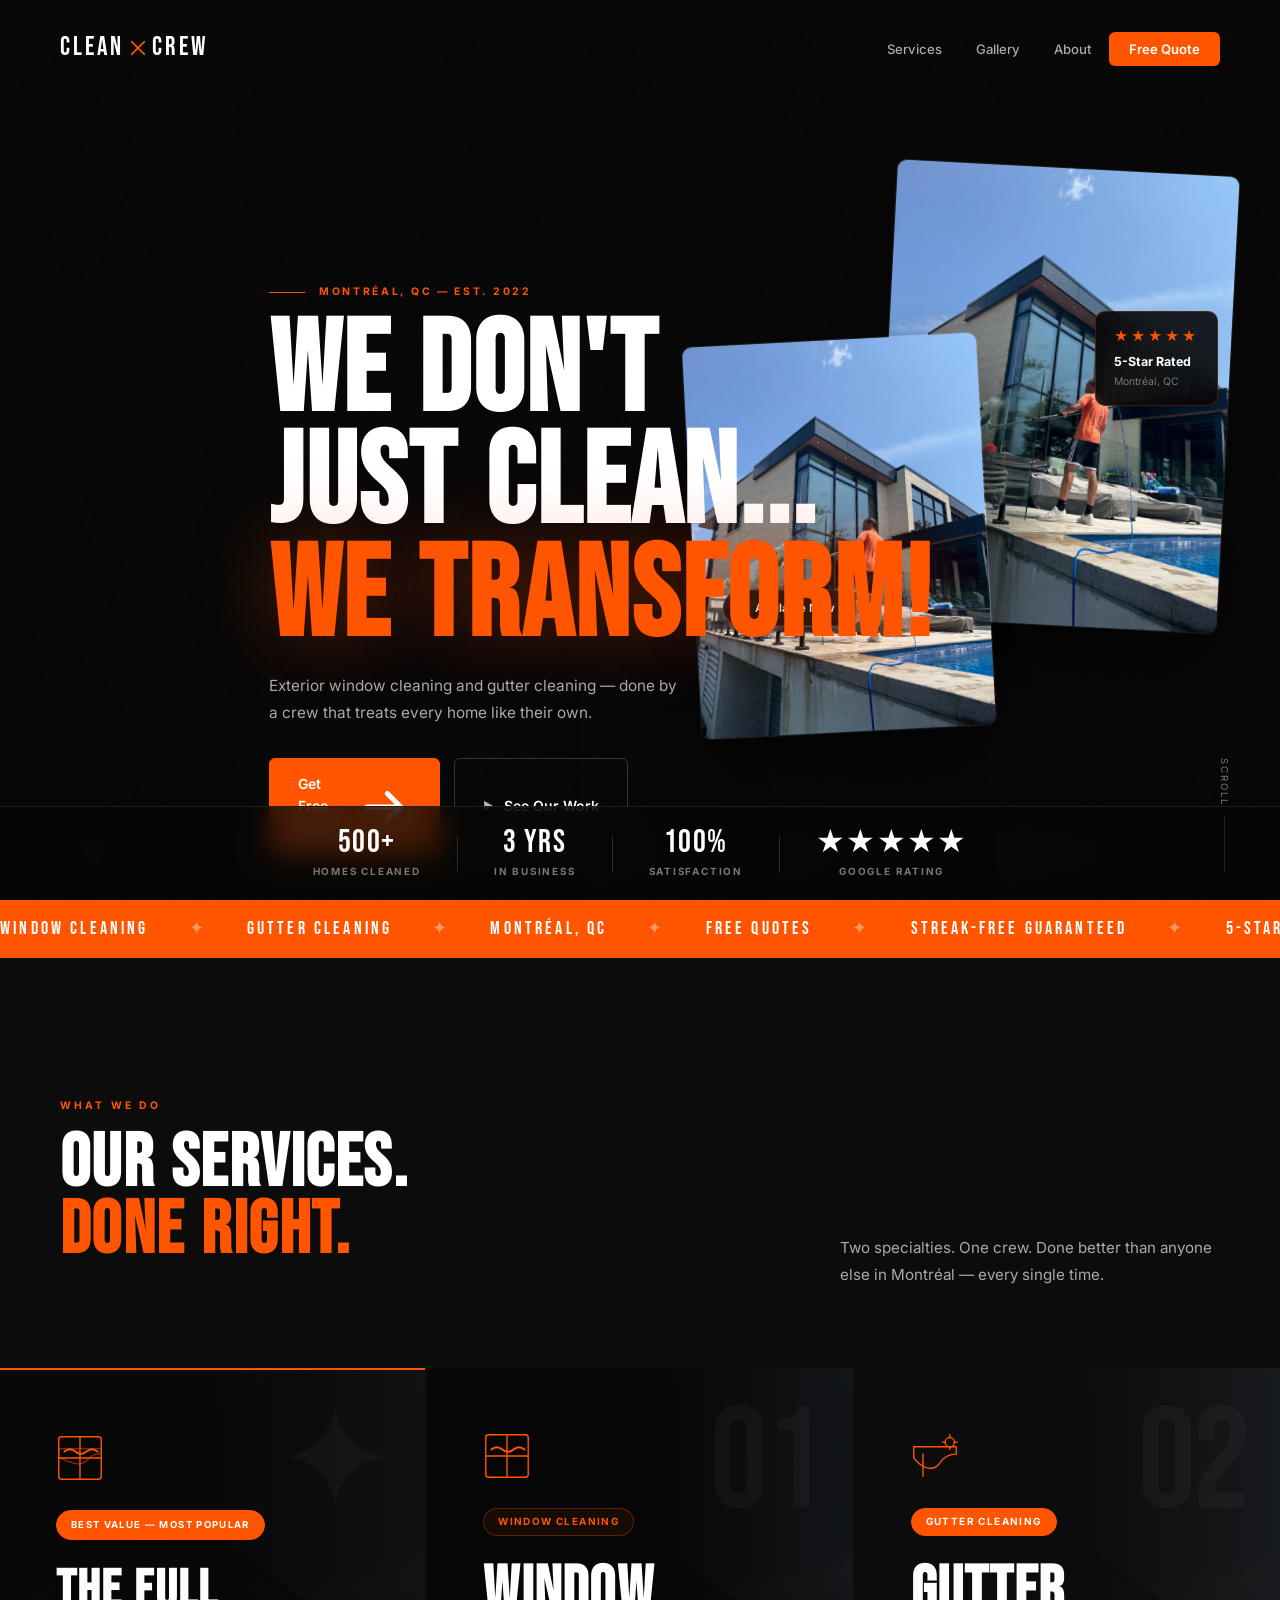
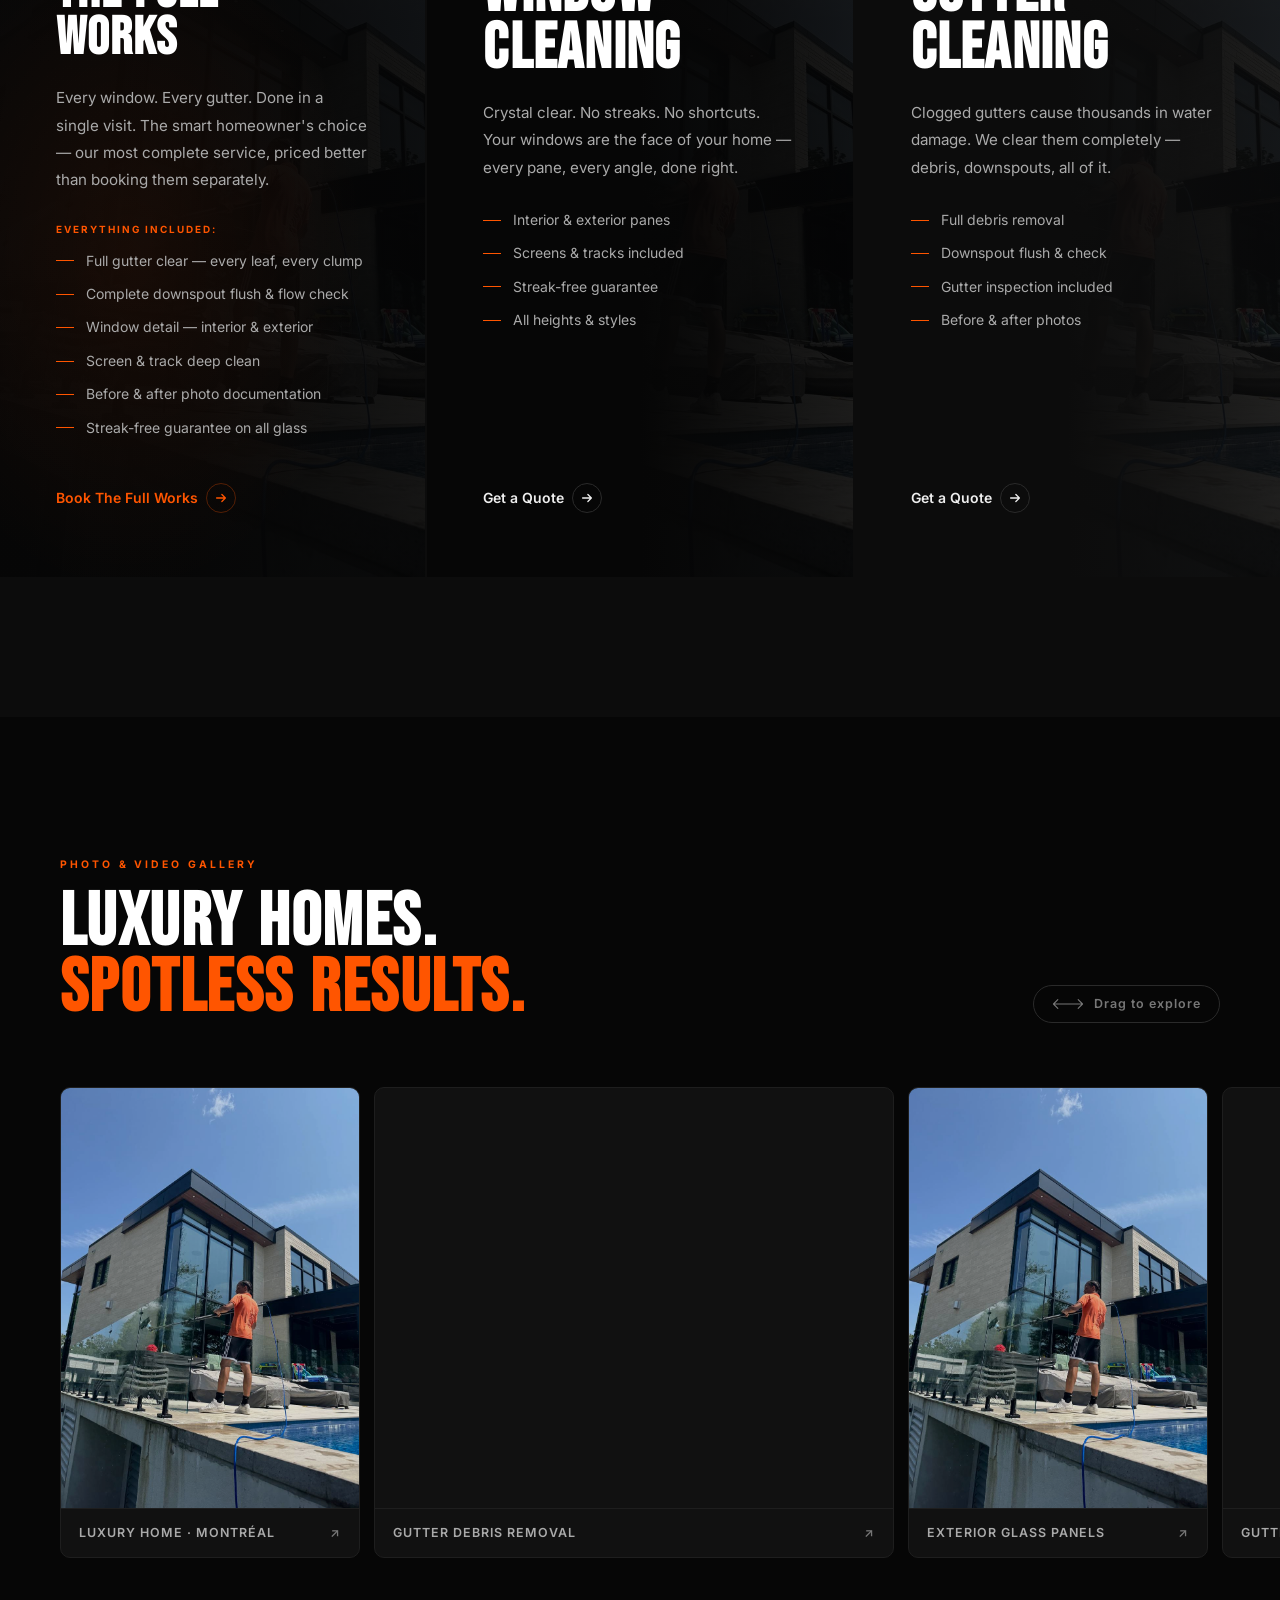
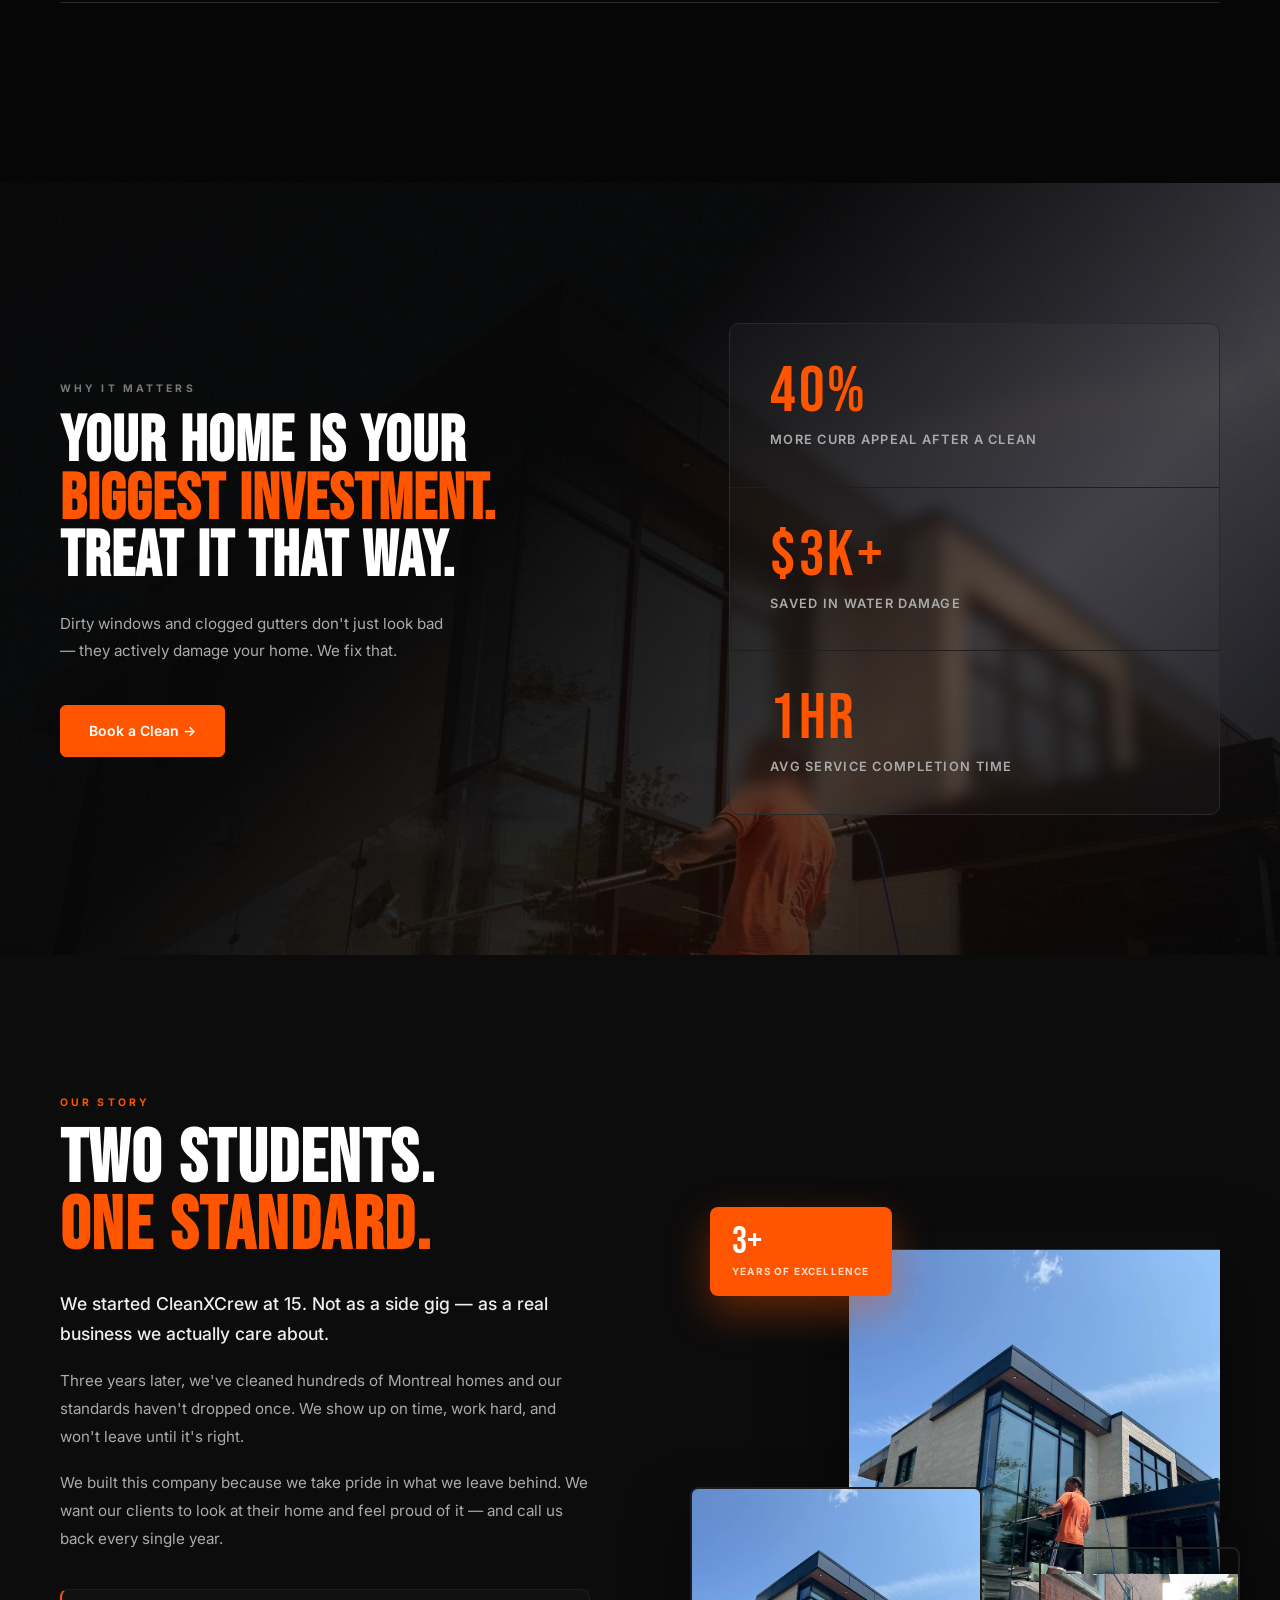
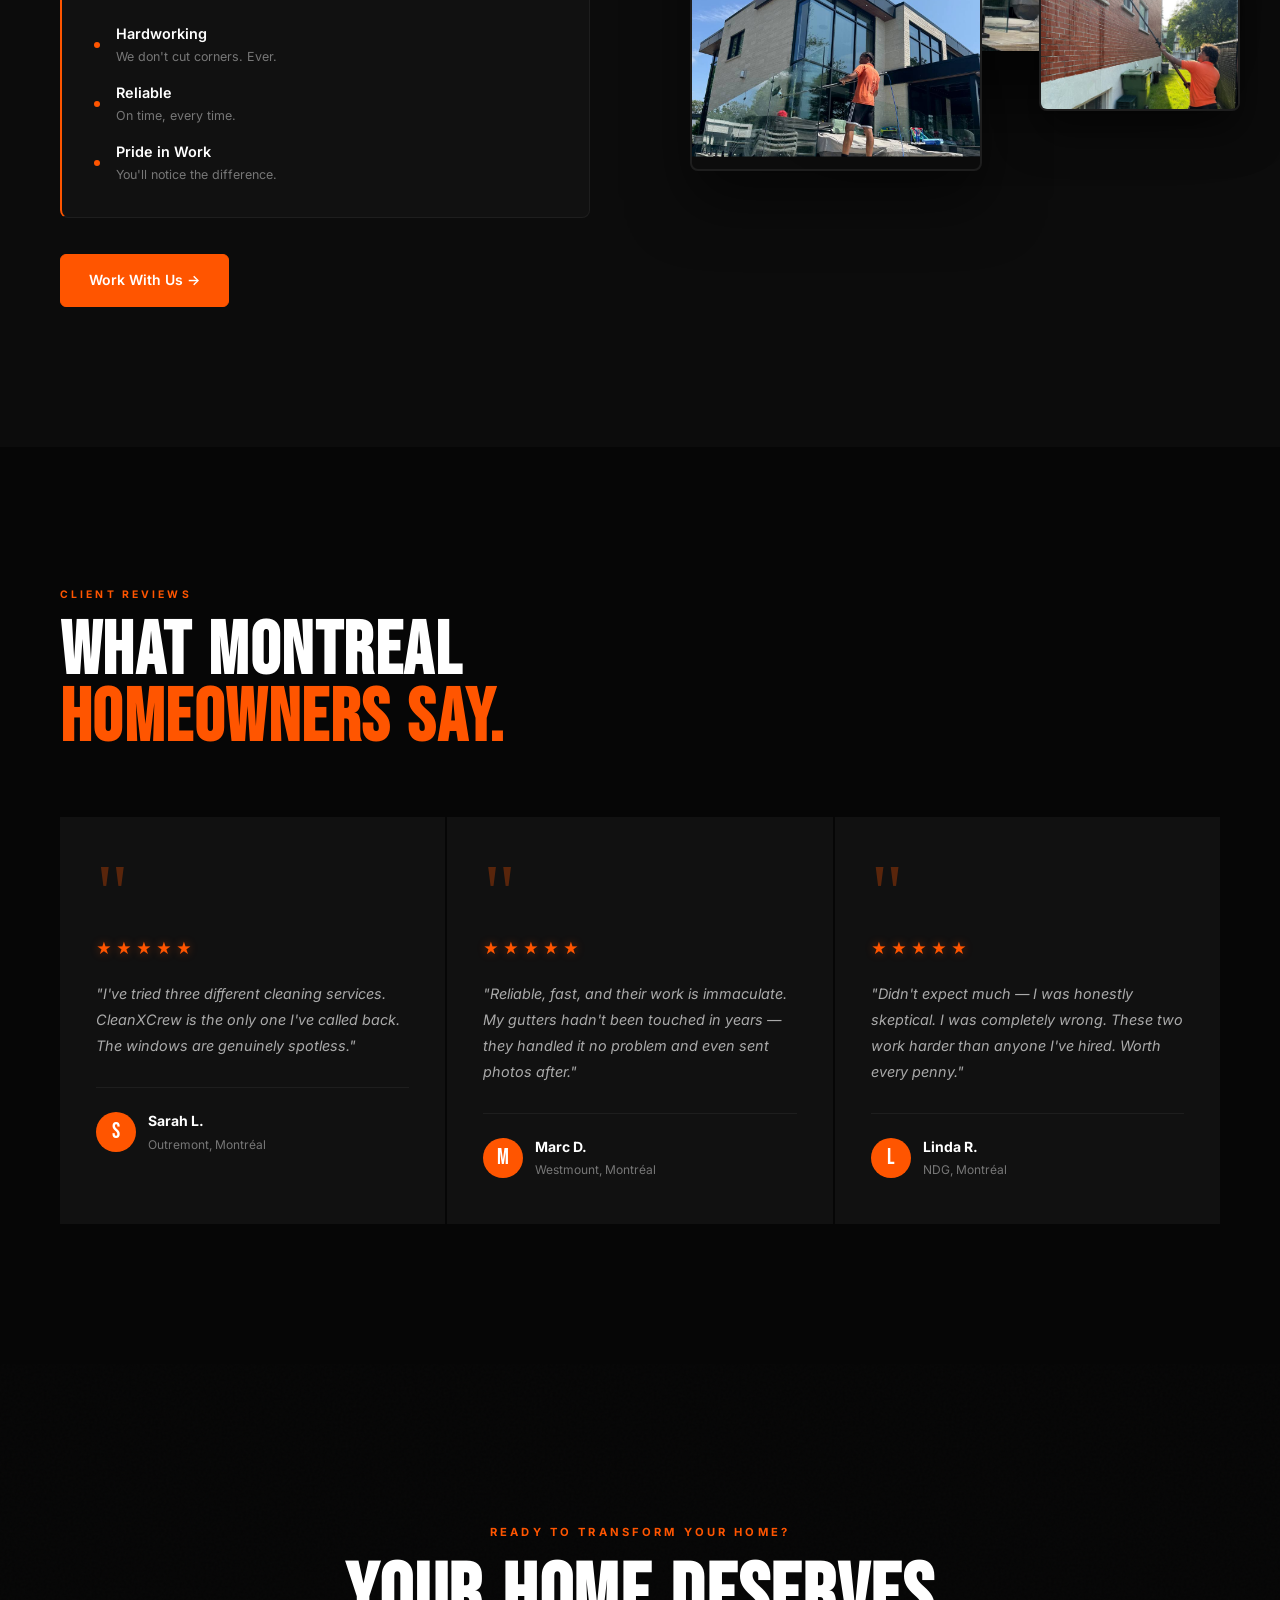
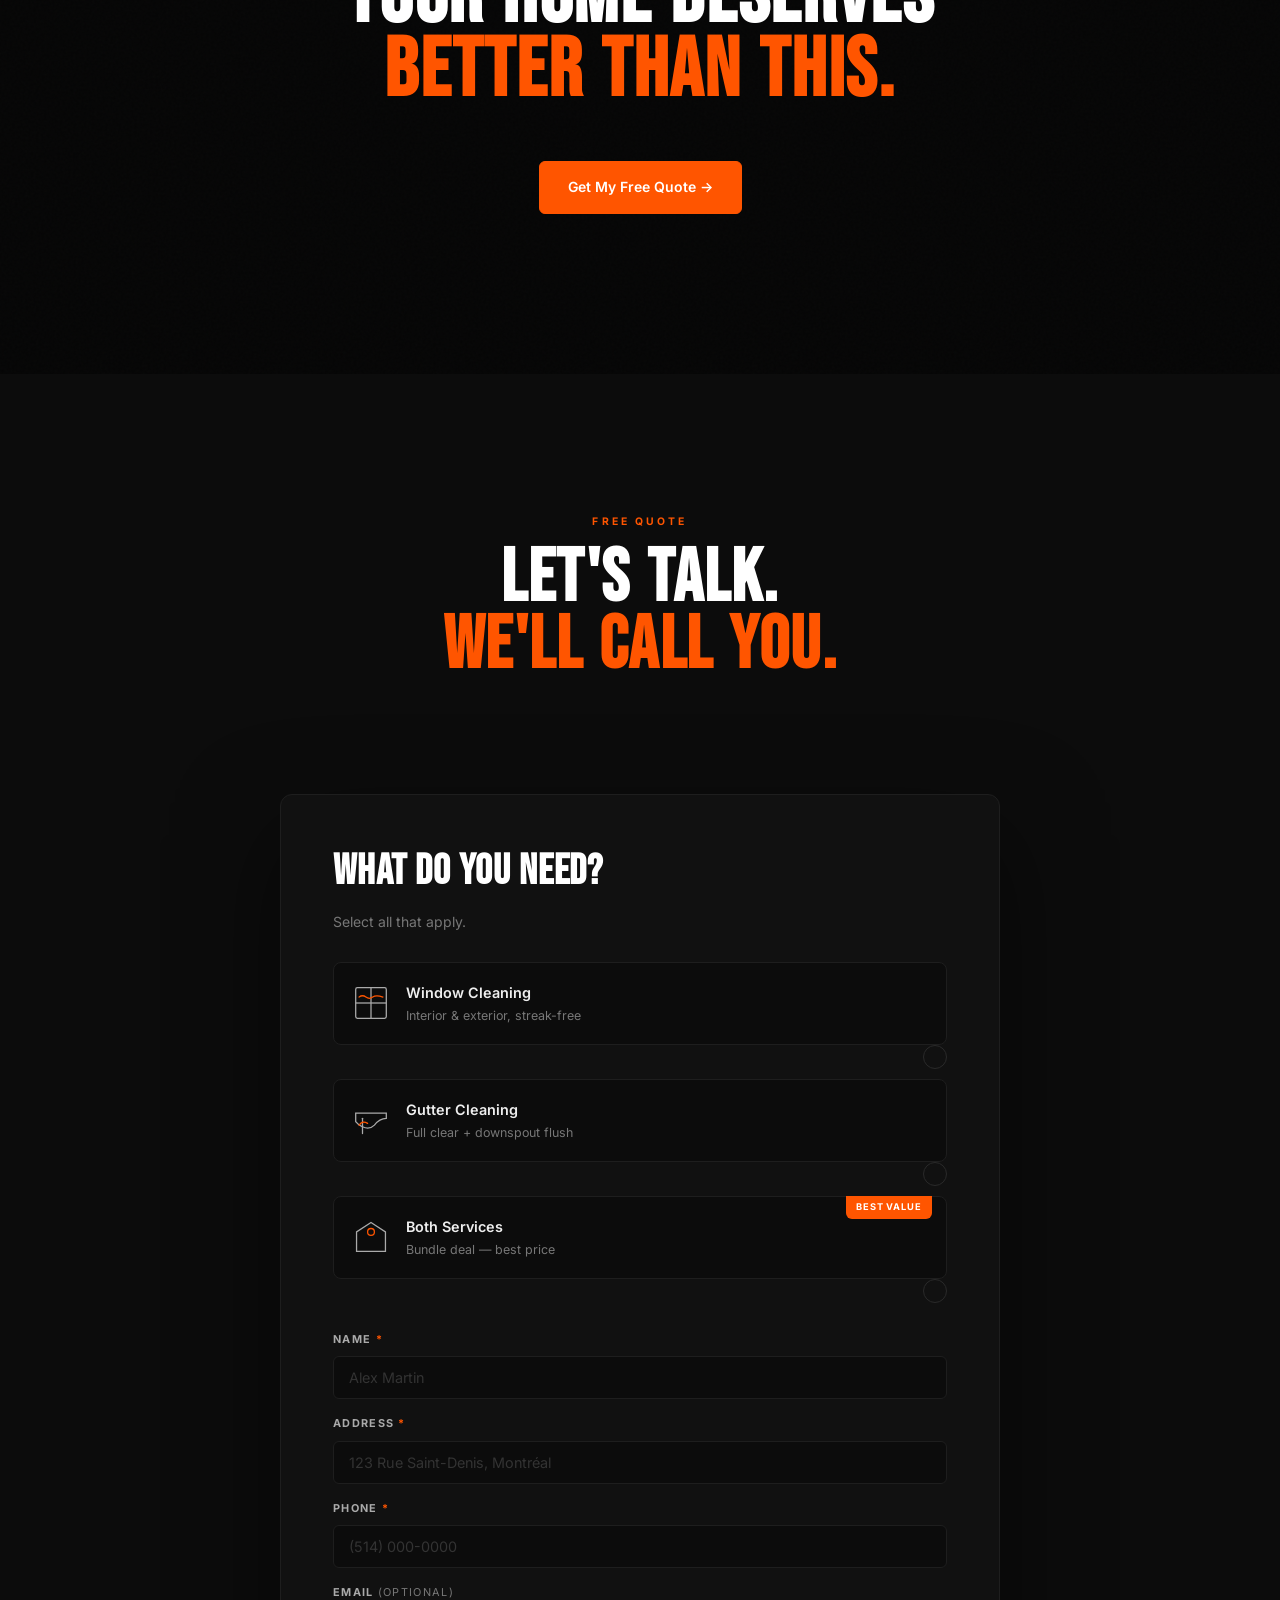
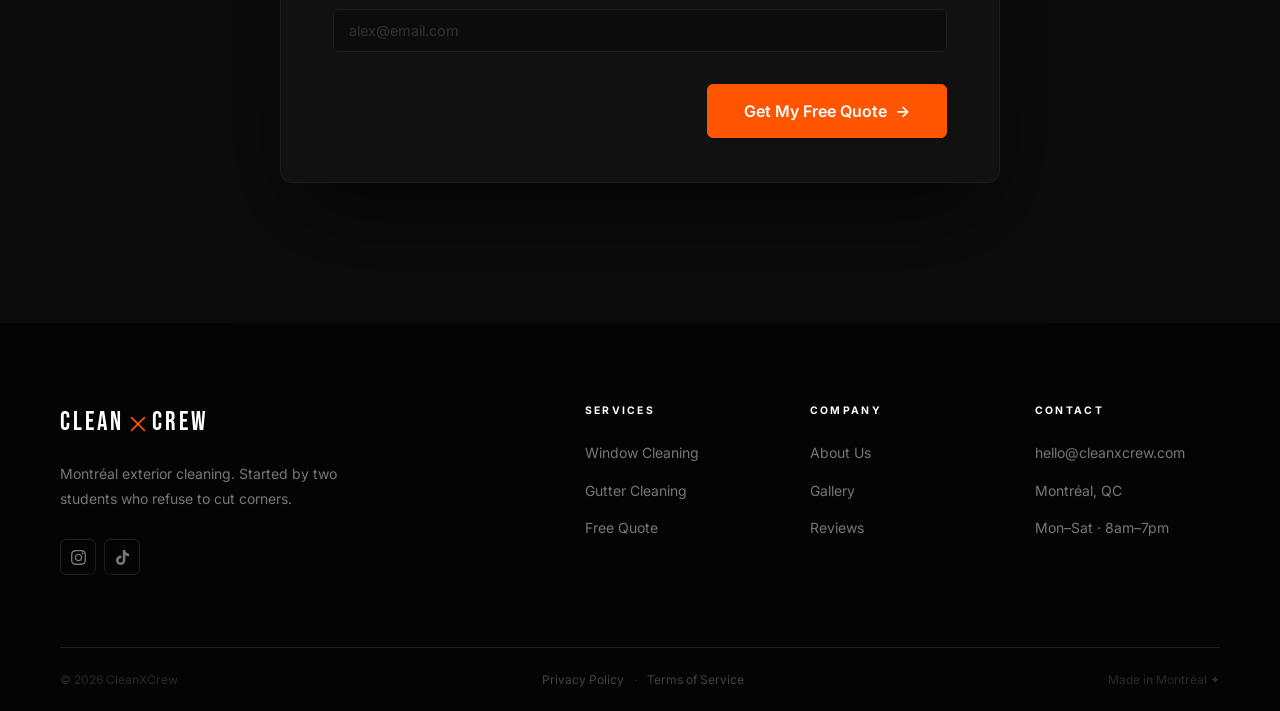
==== CleanXCrew Website/index.html @ 75c6ceac "add loading dots to loader" ====
<!DOCTYPE html>
<html lang="en">
<head>
  <meta charset="UTF-8" />
  <meta name="viewport" content="width=device-width, initial-scale=1.0" />
  <title>CleanXCrew — Montreal Exterior Cleaning</title>
  <meta name="description" content="Montreal's premier exterior window and gutter cleaning. Free quotes." />
  <meta name="theme-color" content="#060606" />
  <meta name="apple-mobile-web-app-capable" content="yes" />
  <meta name="apple-mobile-web-app-status-bar-style" content="black-translucent" />
  <meta name="format-detection" content="telephone=no" />
  <meta name="facebook-domain-verification" content="y1borj3ldih0d5f0h0dfhnkk73n1rn" />
  <link rel="preconnect" href="https://fonts.googleapis.com" />
  <link href="https://fonts.googleapis.com/css2?family=Bebas+Neue&family=Inter:ital,opsz,wght@0,14..32,300;0,14..32,400;0,14..32,500;0,14..32,600;0,14..32,700;1,14..32,300&display=swap" rel="stylesheet" />
  <link rel="stylesheet" href="styles.css" />
  <!-- Meta Pixel Code -->
  <script>
  !function(f,b,e,v,n,t,s)
  {if(f.fbq)return;n=f.fbq=function(){n.callMethod?
  n.callMethod.apply(n,arguments):n.queue.push(arguments)};
  if(!f._fbq)f._fbq=n;n.push=n;n.loaded=!0;n.version='2.0';
  n.queue=[];t=b.createElement(e);t.async=!0;
  t.src=v;s=b.getElementsByTagName(e)[0];
  s.parentNode.insertBefore(t,s)}(window, document,'script',
  'https://connect.facebook.net/en_US/fbevents.js');
  fbq('init', '1626360055075822');
  fbq('track', 'PageView');
  </script>
  <noscript><img height="1" width="1" style="display:none"
  src="https://www.facebook.com/tr?id=1626360055075822&ev=PageView&noscript=1"
  /></noscript>
  <!-- End Meta Pixel Code -->
</head>
<body>

  <div id="cursor-dot"   aria-hidden="true"></div>
  <div id="cursor-ring"  aria-hidden="true"></div>
  <div id="cursor-label" aria-hidden="true">VIEW</div>
  <div id="scroll-bar"   aria-hidden="true"></div>

  <!-- LOADER — Window Opening -->
  <div id="loader" aria-hidden="true">
    <!-- Branding overlay (sits above both panes) -->
    <div class="win-brand">
      <div class="win-logo">
        <span class="wl-clean">CLEAN</span>
        <svg class="wl-x" viewBox="0 0 20 20" fill="none" aria-hidden="true">
          <line x1="2" y1="2" x2="18" y2="18" stroke="#FF5500" stroke-width="2.2" stroke-linecap="round"/>
          <line x1="18" y1="2" x2="2" y2="18" stroke="#FF5500" stroke-width="2.2" stroke-linecap="round"/>
        </svg>
        <span class="wl-crew">CREW</span>
      </div>
      <p class="win-city">Montréal, QC</p>
      <div class="win-loading" aria-label="Loading">
        <span></span><span></span><span></span>
      </div>
    </div>
    <!-- Left pane -->
    <div class="win-pane win-left">
      <div class="win-bar win-bar-h" style="top:34%"></div>
      <div class="win-bar win-bar-h" style="top:67%"></div>
    </div>
    <!-- Right pane -->
    <div class="win-pane win-right">
      <div class="win-bar win-bar-h" style="top:34%"></div>
      <div class="win-bar win-bar-h" style="top:67%"></div>
    </div>
    <!-- Orange glowing seam where the two panes meet -->
    <div class="win-seam"></div>
  </div>

  <!-- NAV -->
  <nav id="nav">
    <div class="nav-inner">
      <a href="#hero" class="nav-logo" aria-label="CleanXCrew home">
        <span class="nl-clean">CLEAN</span>
        <span class="nl-x"><svg viewBox="0 0 20 20" fill="none" aria-hidden="true"><line x1="2" y1="2" x2="18" y2="18" stroke="#FF5500" stroke-width="2" stroke-linecap="round"/><line x1="18" y1="2" x2="2" y2="18" stroke="#FF5500" stroke-width="2" stroke-linecap="round"/></svg></span>
        <span class="nl-crew">CREW</span>
      </a>
      <ul class="nav-links" id="nav-links">
        <li><a href="#services" class="nl-link">Services</a></li>
        <li><a href="#gallery"  class="nl-link">Gallery</a></li>
        <li><a href="#about"    class="nl-link">About</a></li>
        <li><a href="#quote" class="nav-cta" data-magnetic>Free Quote</a></li>
      </ul>
      <button class="burger" id="burger" aria-label="Toggle menu"><span></span><span></span></button>
    </div>
  </nav>

  <!-- HERO -->
  <section id="hero" class="hero">
    <div class="hero-glow" id="hero-glow" aria-hidden="true"></div>
    <div class="hero-bg" id="hero-parallax">
      <video autoplay muted loop playsinline webkit-playsinline class="hero-vid">
        <source src="Public/IMG_8383.MOV" type="video/mp4"/>
      </video>
      <div class="hero-scrim"></div>
    </div>
    <div class="grain" aria-hidden="true"></div>

    <!-- Floating photo stack -->
    <div class="hero-photos" id="hero-photos" aria-hidden="true">
      <div class="hp hp-back"  id="hp-back"><img src="Public/IMG_1135.JPG" alt=""/><div class="hp-shine"></div></div>
      <div class="hp hp-front" id="hp-front"><img src="Public/IMG_1135.JPG" alt=""/><div class="hp-shine"></div></div>
      <div class="hp-badge" id="hp-badge"><div class="hpb-stars">★★★★★</div><div class="hpb-text">5-Star Rated</div><div class="hpb-sub">Montréal, QC</div></div>
      <div class="hp-pill" id="hp-pill"><div class="pill-dot"></div><span>Available Now</span></div>
    </div>

    <!-- Content -->
    <div class="hero-content" id="hero-content">
      <p class="hero-tag" id="hero-tag"><span class="htag-line"></span>Montréal, QC — Est. 2022</p>
      <h1 class="hero-hed" id="hero-hed" aria-label="We don't just clean... We transform!">
        <span class="hword" id="hw1">WE DON'T</span>
        <span class="hword" id="hw2">JUST CLEAN...</span>
        <span class="hword hword-orange" id="hw3">WE TRANSFORM!</span>
      </h1>
      <p class="hero-sub" id="hero-sub">Exterior window cleaning and gutter cleaning — done by a crew that treats every home like their own.</p>
      <div class="hero-actions" id="hero-actions">
        <a href="#quote" class="btn-primary" data-magnetic><span>Get Free Quote</span><svg viewBox="0 0 16 16" fill="none"><path d="M3 8h10M9 4l4 4-4 4" stroke="currentColor" stroke-width="1.5" stroke-linecap="round" stroke-linejoin="round"/></svg></a>
        <a href="#gallery" class="btn-ghost" data-magnetic><span class="bg-play">▶</span><span>See Our Work</span></a>
      </div>
    </div>

    <div class="hero-strip" id="hero-strip">
      <div class="hs-item"><span class="hs-n" data-odometer="500" data-suffix="+">0</span><span class="hs-l">Homes Cleaned</span></div>
      <div class="hs-div"></div>
      <div class="hs-item"><span class="hs-n" data-odometer="3" data-suffix=" yrs">0</span><span class="hs-l">In Business</span></div>
      <div class="hs-div"></div>
      <div class="hs-item"><span class="hs-n" data-odometer="100" data-suffix="%">0</span><span class="hs-l">Satisfaction</span></div>
      <div class="hs-div"></div>
      <div class="hs-item"><span class="hs-n">★★★★★</span><span class="hs-l">Google Rating</span></div>
    </div>

    <div class="scroll-cue" aria-hidden="true"><span>Scroll</span><div class="sc-track"><div class="sc-dot"></div></div></div>
  </section>

  <!-- MARQUEE -->
  <div class="marquee" aria-hidden="true">
    <div class="mq-track">
      <span>Window Cleaning</span><span class="mq-sep">✦</span><span>Gutter Cleaning</span><span class="mq-sep">✦</span>
      <span>Montréal, QC</span><span class="mq-sep">✦</span><span>Free Quotes</span><span class="mq-sep">✦</span>
      <span>Streak-Free Guaranteed</span><span class="mq-sep">✦</span><span>5-Star Service</span><span class="mq-sep">✦</span>
      <span>Window Cleaning</span><span class="mq-sep">✦</span><span>Gutter Cleaning</span><span class="mq-sep">✦</span>
      <span>Montréal, QC</span><span class="mq-sep">✦</span><span>Free Quotes</span><span class="mq-sep">✦</span>
      <span>Streak-Free Guaranteed</span><span class="mq-sep">✦</span><span>5-Star Service</span><span class="mq-sep">✦</span>
    </div>
  </div>

  <!-- SERVICES -->
  <section id="services" class="services section-pad">
    <div class="container">
      <div class="section-label reveal">What We Do</div>
      <div class="section-head-row">
        <h2 class="section-title reveal">Our Services.<br/><em>Done Right.</em></h2>
        <p class="section-desc reveal">Two specialties. One crew. Done better than anyone else in Montréal — every single time.</p>
      </div>
    </div>
    <div class="services-grid">

      <!-- FEATURED: Package Deal -->
      <div class="svc svc-featured" id="svc-0" data-tilt>
        <div class="svc-num">✦</div>
        <div class="svc-img-bg"><img src="Public/IMG_1135.JPG" alt="" class="svc-bg-img" aria-hidden="true"/><div class="svc-img-scrim svc-img-scrim-featured"></div></div>
        <div class="svc-content">
          <div class="svc-icon"><svg viewBox="0 0 52 52" fill="none"><rect x="3" y="3" width="46" height="46" rx="3" stroke="currentColor" stroke-width="1.5"/><line x1="3" y1="26" x2="49" y2="26" stroke="currentColor" stroke-width="1.5"/><line x1="26" y1="3" x2="26" y2="49" stroke="currentColor" stroke-width="1.5"/><path d="M9 19 Q15 14 21 19 Q27 24 33 19 Q39 14 45 19" stroke="#FF5500" stroke-width="2" fill="none" stroke-linecap="round"/><path d="M3 16 H49 V21 Q40 21 34 28 Q28 34 20 32 Q12 30 3 25 Z" stroke="#FF5500" stroke-width="1.2" fill="none" opacity=".6"/></svg></div>
          <div class="svc-tag svc-tag-featured">Best Value — Most Popular</div>
          <h3>The Full<br/>Works</h3>
          <p>Every window. Every gutter. Done in a single visit. The smart homeowner's choice — our most complete service, priced better than booking them separately.</p>
          <div class="svc-includes-label">Everything included:</div>
          <ul>
            <li>Full gutter clear — every leaf, every clump</li>
            <li>Complete downspout flush &amp; flow check</li>
            <li>Window detail — interior &amp; exterior</li>
            <li>Screen &amp; track deep clean</li>
            <li>Before &amp; after photo documentation</li>
            <li>Streak-free guarantee on all glass</li>
          </ul>
          <a href="#quote" class="svc-cta svc-cta-featured" data-magnetic><span>Book The Full Works</span><div class="svc-arrow"><svg viewBox="0 0 16 16" fill="none"><path d="M3 8h10M9 4l4 4-4 4" stroke="currentColor" stroke-width="1.5" stroke-linecap="round" stroke-linejoin="round"/></svg></div></a>
        </div>
        <div class="svc-shine" aria-hidden="true"></div>
      </div>

      <!-- Window Cleaning -->
      <div class="svc svc-alt" id="svc-1" data-tilt>
        <div class="svc-num">01</div>
        <div class="svc-img-bg"><img src="Public/IMG_1135.JPG" alt="" class="svc-bg-img" aria-hidden="true"/><div class="svc-img-scrim"></div></div>
        <div class="svc-content">
          <div class="svc-icon"><svg viewBox="0 0 52 52" fill="none"><rect x="3" y="3" width="46" height="46" rx="3" stroke="currentColor" stroke-width="1.5"/><line x1="3" y1="26" x2="49" y2="26" stroke="currentColor" stroke-width="1.5"/><line x1="26" y1="3" x2="26" y2="49" stroke="currentColor" stroke-width="1.5"/><path d="M9 19 Q15 14 21 19 Q27 24 33 19 Q39 14 45 19" stroke="#FF5500" stroke-width="2" fill="none" stroke-linecap="round"/></svg></div>
          <div class="svc-tag">Window Cleaning</div>
          <h3>Window<br/>Cleaning</h3>
          <p>Crystal clear. No streaks. No shortcuts. Your windows are the face of your home — every pane, every angle, done right.</p>
          <ul><li>Interior &amp; exterior panes</li><li>Screens &amp; tracks included</li><li>Streak-free guarantee</li><li>All heights &amp; styles</li></ul>
          <a href="#quote" class="svc-cta" data-magnetic><span>Get a Quote</span><div class="svc-arrow"><svg viewBox="0 0 16 16" fill="none"><path d="M3 8h10M9 4l4 4-4 4" stroke="currentColor" stroke-width="1.5" stroke-linecap="round" stroke-linejoin="round"/></svg></div></a>
        </div>
        <div class="svc-shine" aria-hidden="true"></div>
      </div>

      <!-- Gutter Cleaning -->
      <div class="svc" id="svc-2" data-tilt>
        <div class="svc-num">02</div>
        <div class="svc-img-bg"><img src="Public/IMG_1135.JPG" alt="" class="svc-bg-img" aria-hidden="true"/><div class="svc-img-scrim"></div></div>
        <div class="svc-content">
          <div class="svc-icon"><svg viewBox="0 0 52 52" fill="none"><path d="M3 16 H49 V24 Q37 24 31 34 Q25 42 15 38 Q8 35 3 28 Z" stroke="currentColor" stroke-width="1.5" fill="none"/><path d="M13 24 L13 48" stroke="currentColor" stroke-width="1.5" stroke-linecap="round"/><circle cx="42" cy="11" r="5" stroke="#FF5500" stroke-width="1.5"/><path d="M42 6 L42 3 M42 16 L42 19 M37 11 L34 11 M47 11 L50 11" stroke="#FF5500" stroke-width="1.5" stroke-linecap="round"/></svg></div>
          <div class="svc-tag svc-tag-alt">Gutter Cleaning</div>
          <h3>Gutter<br/>Cleaning</h3>
          <p>Clogged gutters cause thousands in water damage. We clear them completely — debris, downspouts, all of it.</p>
          <ul><li>Full debris removal</li><li>Downspout flush &amp; check</li><li>Gutter inspection included</li><li>Before &amp; after photos</li></ul>
          <a href="#quote" class="svc-cta" data-magnetic><span>Get a Quote</span><div class="svc-arrow"><svg viewBox="0 0 16 16" fill="none"><path d="M3 8h10M9 4l4 4-4 4" stroke="currentColor" stroke-width="1.5" stroke-linecap="round" stroke-linejoin="round"/></svg></div></a>
        </div>
        <div class="svc-shine" aria-hidden="true"></div>
      </div>

    </div>
  </section>

  <!-- GALLERY -->
  <section id="gallery" class="gallery-section section-pad">
    <div class="container">
      <div class="section-label reveal">Photo &amp; Video Gallery</div>
      <div class="gal-header">
        <h2 class="section-title reveal">Luxury Homes.<br/><em>Spotless Results.</em></h2>
        <div class="gal-hint reveal"><svg viewBox="0 0 44 16" fill="none"><path d="M2 8h40M2 8l6-6M2 8l6 6M42 8l-6-6M42 8l-6 6" stroke="currentColor" stroke-width="1.5" stroke-linecap="round" stroke-linejoin="round"/></svg><span>Drag to explore</span></div>
      </div>
    </div>
    <div class="gal-scroller" id="gal-scroller">
      <div class="gal-track" id="gal-track">
        <div class="gi gi-portrait" data-vid="Public/-7433529403317213912.MP4"><div class="gi-media"><img src="Public/IMG_1135.JPG" alt="CleanXCrew at luxury Montreal home"/></div><div class="gi-foot"><span>Luxury Home · Montréal</span><span class="gi-arr">↗</span></div></div>
        <div class="gi gi-landscape" data-vid="Public/-4602265339729552504.MP4"><div class="gi-media"><video muted loop playsinline webkit-playsinline class="gi-vid"><source src="Public/-4602265339729552504.MP4" type="video/mp4"/></video></div><div class="gi-foot"><span>Gutter Debris Removal</span><span class="gi-arr">↗</span></div></div>
        <div class="gi gi-portrait" data-vid="Public/2453692628337635780.MP4"><div class="gi-media"><img src="Public/IMG_1135.JPG" alt="Exterior glass cleaning"/></div><div class="gi-foot"><span>Exterior Glass Panels</span><span class="gi-arr">↗</span></div></div>
        <div class="gi gi-landscape" data-vid="Public/2453692628337635780.MP4"><div class="gi-media"><video muted loop playsinline webkit-playsinline class="gi-vid"><source src="Public/2453692628337635780.MP4" type="video/mp4"/></video></div><div class="gi-foot"><span>Gutter Cleaning</span><span class="gi-arr">↗</span></div></div>
        <div class="gi gi-portrait" data-src="Public/IMG_0688.JPG"><div class="gi-media"><img src="Public/IMG_0688.JPG" alt="The CleanXCrew team"/></div><div class="gi-foot"><span>The CleanXCrew</span><span class="gi-arr">↗</span></div></div>
        <div class="gi gi-landscape" data-vid="Public/-5832488720514785414.MP4"><div class="gi-media"><video muted loop playsinline webkit-playsinline class="gi-vid"><source src="Public/-5832488720514785414.MP4" type="video/mp4"/></video></div><div class="gi-foot"><span>Gutter Flush</span><span class="gi-arr">↗</span></div></div>
        <div class="gi gi-landscape" data-vid="Public/IMG_8383.MOV"><div class="gi-media"><video muted loop playsinline webkit-playsinline class="gi-vid"><source src="Public/IMG_8383.MOV" type="video/mp4"/></video></div><div class="gi-foot"><span>Detail Work</span><span class="gi-arr">↗</span></div></div>
        <div class="gi gi-portrait" data-vid="Public/-3903901266103355953.MP4"><div class="gi-media"><video muted loop playsinline webkit-playsinline class="gi-vid"><source src="Public/-3903901266103355953.MP4" type="video/mp4"/></video></div><div class="gi-foot"><span>Exterior Detail</span><span class="gi-arr">↗</span></div></div>
      </div>
    </div>
    <div class="gal-prog-wrap container"><div class="gal-prog-bar"><div class="gal-prog-fill" id="gal-prog-fill"></div></div></div>
  </section>

  <!-- PROOF -->
  <section class="proof-section">
    <div class="proof-bg"><img src="Public/IMG_1135.JPG" alt="" class="proof-img" aria-hidden="true"/><div class="proof-scrim"></div></div>
    <div class="grain" aria-hidden="true"></div>
    <div class="container proof-body">
      <div class="proof-left">
        <div class="section-label reveal" style="color:rgba(255,255,255,.45)">Why It Matters</div>
        <h2 class="proof-title reveal">Your home is your<br/><span class="text-orange">biggest investment.</span><br/>Treat it that way.</h2>
        <p class="proof-sub reveal">Dirty windows and clogged gutters don't just look bad — they actively damage your home. We fix that.</p>
        <a href="#quote" class="btn-primary reveal" data-magnetic>Book a Clean →</a>
      </div>
      <div class="proof-stats reveal">
        <div class="pstat"><span class="pstat-n" data-odometer="40" data-suffix="%">0</span><span class="pstat-l">more curb appeal after a clean</span></div>
        <div class="pstat-div"></div>
        <div class="pstat"><span class="pstat-n" data-prefix="$" data-odometer="3" data-suffix="k+">0</span><span class="pstat-l">saved in water damage</span></div>
        <div class="pstat-div"></div>
        <div class="pstat"><span class="pstat-n" data-odometer="1" data-suffix="hr">0</span><span class="pstat-l">avg service completion time</span></div>
      </div>
    </div>
  </section>

  <!-- ABOUT -->
  <section id="about" class="about section-pad">
    <div class="container">
      <div class="about-layout">
        <div class="about-copy">
          <div class="section-label reveal">Our Story</div>
          <h2 class="section-title reveal">Two Students.<br/><em>One Standard.</em></h2>
          <p class="about-lead reveal">We started CleanXCrew at 15. Not as a side gig — as a real business we actually care about.</p>
          <p class="about-body reveal">Three years later, we've cleaned hundreds of Montreal homes and our standards haven't dropped once. We show up on time, work hard, and won't leave until it's right.</p>
          <p class="about-body reveal">We built this company because we take pride in what we leave behind. We want our clients to look at their home and feel proud of it — and call us back every single year.</p>
          <div class="pillars reveal">
            <div class="pillar"><div class="pillar-dot"></div><div><strong>Hardworking</strong><span>We don't cut corners. Ever.</span></div></div>
            <div class="pillar"><div class="pillar-dot"></div><div><strong>Reliable</strong><span>On time, every time.</span></div></div>
            <div class="pillar"><div class="pillar-dot"></div><div><strong>Pride in Work</strong><span>You'll notice the difference.</span></div></div>
          </div>
          <a href="#quote" class="btn-primary reveal" data-magnetic>Work With Us →</a>
        </div>
        <div class="about-photos" id="about-photos">
          <div class="ap-main  reveal"><img src="Public/IMG_1135.JPG" alt="CleanXCrew cleaning luxury Montreal home"/></div>
          <div class="ap-sec   reveal" style="--sd:.15s"><img src="Public/IMG_1135.JPG" alt="CleanXCrew exterior window cleaning"/></div>
          <div class="ap-small reveal" style="--sd:.25s"><img src="Public/IMG_0688.JPG" alt="CleanXCrew team"/></div>
          <div class="ap-tag"><span class="apt-n">3+</span><span class="apt-l">Years of Excellence</span></div>
        </div>
      </div>
    </div>
  </section>

  <!-- REVIEWS -->
  <section id="reviews" class="reviews section-pad">
    <div class="container">
      <div class="section-label reveal">Client Reviews</div>
      <h2 class="section-title reveal">What Montreal<br/><em>Homeowners Say.</em></h2>
      <div class="reviews-grid">
        <div class="review-card reveal" data-tilt style="--sd:.05s">
          <div class="rc-quote">"</div>
          <div class="rc-stars">★★★★★</div>
          <p>"I've tried three different cleaning services. CleanXCrew is the only one I've called back. The windows are genuinely spotless."</p>
          <div class="rc-author"><div class="rc-init">S</div><div><strong>Sarah L.</strong><span>Outremont, Montréal</span></div></div>
        </div>
        <div class="review-card reveal" data-tilt style="--sd:.1s">
          <div class="rc-quote">"</div>
          <div class="rc-stars">★★★★★</div>
          <p>"Reliable, fast, and their work is immaculate. My gutters hadn't been touched in years — they handled it no problem and even sent photos after."</p>
          <div class="rc-author"><div class="rc-init">M</div><div><strong>Marc D.</strong><span>Westmount, Montréal</span></div></div>
        </div>
        <div class="review-card reveal" data-tilt style="--sd:.15s">
          <div class="rc-quote">"</div>
          <div class="rc-stars">★★★★★</div>
          <p>"Didn't expect much — I was honestly skeptical. I was completely wrong. These two work harder than anyone I've hired. Worth every penny."</p>
          <div class="rc-author"><div class="rc-init">L</div><div><strong>Linda R.</strong><span>NDG, Montréal</span></div></div>
        </div>
      </div>
    </div>
  </section>

  <!-- CTA BAND -->
  <section class="cta-band">
    <div class="cta-band-bg"><video autoplay muted loop playsinline webkit-playsinline class="cta-vid"><source src="Public/2453692628337635780.MP4" type="video/mp4"/></video><div class="cta-scrim"></div><div class="grain" aria-hidden="true"></div></div>
    <div class="container cta-body">
      <p class="cta-eye reveal">Ready to transform your home?</p>
      <h2 class="cta-hed reveal">Your home deserves<br/><span class="text-orange">better than this.</span></h2>
      <a href="#quote" class="btn-primary reveal" data-magnetic>Get My Free Quote →</a>
    </div>
  </section>

  <!-- FORM -->
  <section id="quote" class="quote-section section-pad">
    <div class="container">
      <div class="quote-head">
        <div class="section-label reveal">Free Quote</div>
        <h2 class="section-title reveal">Let's Talk.<br/><em>We'll Call You.</em></h2>
        <p class="quote-sub reveal">Takes 30 seconds. We'll handle the rest.</p>
      </div>
      <div class="form-shell reveal">
        <form id="qform" novalidate>
          <div class="step-head"><h3>What do you need?</h3><p>Select all that apply.</p></div>
          <div class="choices">
            <label class="choice" for="c-win"><input type="checkbox" id="c-win" name="service" value="Window Cleaning"/><div class="cb-inner"><svg viewBox="0 0 40 40" fill="none"><rect x="2" y="2" width="36" height="36" rx="2" stroke="currentColor" stroke-width="1.5"/><line x1="2" y1="20" x2="38" y2="20" stroke="currentColor" stroke-width="1.5"/><line x1="20" y1="2" x2="20" y2="38" stroke="currentColor" stroke-width="1.5"/><path d="M6 13Q10 10 14 13Q18 16 22 13Q26 10 34 13" stroke="#FF5500" stroke-width="1.5" fill="none" stroke-linecap="round"/></svg><div><strong>Window Cleaning</strong><span>Interior &amp; exterior, streak-free</span></div></div><div class="cb-tick">✓</div></label>
            <label class="choice" for="c-gut"><input type="checkbox" id="c-gut" name="service" value="Gutter Cleaning"/><div class="cb-inner"><svg viewBox="0 0 40 40" fill="none"><path d="M2 12 H38 V18 Q30 18 24 26 Q18 32 10 28 Q5 26 2 22 Z" stroke="currentColor" stroke-width="1.5" fill="none"/><path d="M10 18 L10 36" stroke="currentColor" stroke-width="1.5" stroke-linecap="round"/><path d="M6 26 Q10 20 16 24" stroke="#FF5500" stroke-width="1.5" fill="none" stroke-linecap="round"/></svg><div><strong>Gutter Cleaning</strong><span>Full clear + downspout flush</span></div></div><div class="cb-tick">✓</div></label>
            <label class="choice" for="c-both"><input type="checkbox" id="c-both" name="service" value="Both"/><div class="cb-inner cb-inner-best"><div class="cb-best-tag">Best Value</div><svg viewBox="0 0 40 40" fill="none"><path d="M20 3 L37 14 L37 37 L3 37 L3 14 Z" stroke="currentColor" stroke-width="1.5" fill="none"/><circle cx="20" cy="14" r="4" stroke="#FF5500" stroke-width="1.5"/></svg><div><strong>Both Services</strong><span>Bundle deal — best price</span></div></div><div class="cb-tick">✓</div></label>
          </div>
          <div class="fgrid">
            <div class="fg full"><label for="f-fn">Name <span class="req">*</span></label><input type="text" id="f-fn" name="name" placeholder="Alex Martin" autocomplete="name" required/></div>
            <div class="fg full"><label for="f-addr">Address <span class="req">*</span></label><input type="text" id="f-addr" name="address" placeholder="123 Rue Saint-Denis, Montréal" autocomplete="street-address" required/></div>
            <div class="fg full"><label for="f-ph">Phone <span class="req">*</span></label><input type="tel" id="f-ph" name="phone" placeholder="(514) 000-0000" autocomplete="tel" required/></div>
            <div class="fg full"><label for="f-em">Email <span class="opt">(optional)</span></label><input type="email" id="f-em" name="email" placeholder="alex@email.com" autocomplete="email"/></div>
          </div>
          <div class="fnav"><button type="submit" class="btn-submit" data-magnetic><span class="sub-txt">Get My Free Quote</span><span class="sub-arr"> →</span></button></div>
        </form>
        <div class="form-success" id="form-success">
          <div class="success-ring"><svg viewBox="0 0 100 100" fill="none"><circle cx="50" cy="50" r="44" stroke="#FF5500" stroke-width="2" stroke-dasharray="276" stroke-dashoffset="276" class="sc-circle"/><path d="M28 50 L44 66 L72 34" stroke="#FF5500" stroke-width="3" stroke-linecap="round" stroke-linejoin="round" stroke-dasharray="60" stroke-dashoffset="60" class="sc-check"/></svg></div>
          <h3>You're all set.</h3>
          <p>We got your request. Expect a call soon.</p>
          <span id="done-name" class="done-name"></span>
        </div>
      </div>
    </div>
  </section>

  <!-- FOOTER -->
  <footer class="footer">
    <div class="footer-inner container">
      <div class="footer-brand">
        <a href="#hero" class="nav-logo" aria-label="CleanXCrew"><span class="nl-clean">CLEAN</span><span class="nl-x"><svg viewBox="0 0 20 20" fill="none" aria-hidden="true"><line x1="2" y1="2" x2="18" y2="18" stroke="#FF5500" stroke-width="2" stroke-linecap="round"/><line x1="18" y1="2" x2="2" y2="18" stroke="#FF5500" stroke-width="2" stroke-linecap="round"/></svg></span><span class="nl-crew">CREW</span></a>
        <p>Montréal exterior cleaning. Started by two students who refuse to cut corners.</p>
        <div class="footer-socials">
          <a href="#" aria-label="Instagram" data-magnetic><svg viewBox="0 0 24 24" fill="currentColor"><path d="M12 2.163c3.204 0 3.584.012 4.85.07 3.252.148 4.771 1.691 4.919 4.919.058 1.265.069 1.645.069 4.849 0 3.205-.012 3.584-.069 4.849-.149 3.225-1.664 4.771-4.919 4.919-1.266.058-1.644.07-4.85.07-3.204 0-3.584-.012-4.849-.07-3.26-.149-4.771-1.699-4.919-4.92-.058-1.265-.07-1.644-.07-4.849 0-3.204.013-3.583.07-4.849.149-3.227 1.664-4.771 4.919-4.919 1.266-.057 1.645-.069 4.849-.069zm0-2.163c-3.259 0-3.667.014-4.947.072-4.358.2-6.78 2.618-6.98 6.98-.059 1.281-.073 1.689-.073 4.948 0 3.259.014 3.668.072 4.948.2 4.358 2.618 6.78 6.98 6.98 1.281.058 1.689.072 4.948.072 3.259 0 3.668-.014 4.948-.072 4.354-.2 6.782-2.618 6.979-6.98.059-1.28.073-1.689.073-4.948 0-3.259-.014-3.667-.072-4.947-.196-4.354-2.617-6.78-6.979-6.98-1.281-.059-1.69-.073-4.949-.073zm0 5.838c-3.403 0-6.162 2.759-6.162 6.162s2.759 6.163 6.162 6.163 6.162-2.759 6.162-6.163c0-3.403-2.759-6.162-6.162-6.162zm0 10.162c-2.209 0-4-1.79-4-4 0-2.209 1.791-4 4-4s4 1.791 4 4c0 2.21-1.791 4-4 4zm6.406-11.845c-.796 0-1.441.645-1.441 1.44s.645 1.44 1.441 1.44c.795 0 1.439-.645 1.439-1.44s-.644-1.44-1.439-1.44z"/></svg></a>
          <a href="#" aria-label="TikTok" data-magnetic><svg viewBox="0 0 24 24" fill="currentColor"><path d="M12.525.02c1.31-.02 2.61-.01 3.91-.02.08 1.53.63 3.09 1.75 4.17 1.12 1.11 2.7 1.62 4.24 1.79v4.03c-1.44-.05-2.89-.35-4.2-.97-.57-.26-1.1-.59-1.62-.93-.01 2.92.01 5.84-.02 8.75-.08 1.4-.54 2.79-1.35 3.94-1.31 1.92-3.58 3.17-5.91 3.21-1.43.08-2.86-.31-4.08-1.03-2.02-1.19-3.44-3.37-3.65-5.71-.02-.5-.03-1-.01-1.49.18-1.9 1.12-3.72 2.58-4.96 1.66-1.44 3.98-2.13 6.15-1.72.02 1.48-.04 2.96-.04 4.44-.99-.32-2.15-.23-3.02.37-.63.41-1.11 1.04-1.36 1.75-.21.51-.15 1.07-.14 1.61.24 1.64 1.82 3.02 3.5 2.87 1.12-.01 2.19-.66 2.77-1.61.19-.33.4-.67.41-1.06.1-1.79.06-3.57.07-5.36.01-4.03-.01-8.05.02-12.07z"/></svg></a>
        </div>
      </div>
      <div class="footer-cols">
        <div><h4>Services</h4><ul><li><a href="#services">Window Cleaning</a></li><li><a href="#services">Gutter Cleaning</a></li><li><a href="#quote">Free Quote</a></li></ul></div>
        <div><h4>Company</h4><ul><li><a href="#about">About Us</a></li><li><a href="#gallery">Gallery</a></li><li><a href="#reviews">Reviews</a></li></ul></div>
        <div><h4>Contact</h4><ul><li><a href="mailto:hello@cleanxcrew.com">hello@cleanxcrew.com</a></li><li><span>Montréal, QC</span></li><li><span>Mon–Sat · 8am–7pm</span></li></ul></div>
      </div>
    </div>
    <div class="footer-btm container"><p>© 2026 CleanXCrew</p><div class="footer-legal"><a href="/privacy.html">Privacy Policy</a><span>·</span><a href="/terms.html">Terms of Service</a></div><p>Made in Montréal ✦</p></div>
  </footer>

  <!-- LIGHTBOX -->
  <div id="lb" class="lb" role="dialog" aria-modal="true" aria-label="Video viewer">
    <div class="lb-bg" id="lb-bg"></div>
    <div class="lb-inner"><button class="lb-close" id="lb-close" aria-label="Close">×</button><video controls class="lb-vid" id="lb-vid" playsinline></video></div>
  </div>

  <button class="scroll-top" id="scroll-top" aria-label="Back to top">↑</button>

  <script src="script.js"></script>

</body>
</html>
---- CleanXCrew Website/styles.css ----
/* CleanXCrew — styles.css — Dark / Orange / Cinematic */:root {
  --black:   #060606;
  --dark:    #0c0c0c;
  --surf:    #111111;
  --surf2:   #181818;
  --border:  #1e1e1e;
  --border2: #2a2a2a;
  --orange:  #FF5500;
  --orange2: #FF7733;
  --og-gl:   rgba(255,85,0,.14);
  --white:   #FFFFFF;
  --off:     #EEEEEE;
  --gray:    #777777;
  --gray2:   #AAAAAA;
  --ease:    cubic-bezier(.22,1,.36,1);
  --ease2:   cubic-bezier(.4,0,.2,1);
}

*, *::before, *::after { box-sizing: border-box; margin: 0; padding: 0; }
html { font-size: 16px; scroll-behavior: smooth; }
body { font-family: 'Inter', -apple-system, sans-serif; background: var(--black); color: var(--off); line-height: 1.6; overflow-x: hidden; cursor: none; }
@media (pointer:coarse) { body { cursor: auto; } }
img, video, svg { display: block; max-width: 100%; }
a { color: inherit; text-decoration: none; }
ul { list-style: none; }
button { font-family: inherit; cursor: none; border: none; background: none; }
@media (pointer:coarse) { button { cursor: pointer; } }
input, select, textarea { font-family: inherit; }
.container { width: min(1160px, 100% - 48px); margin-inline: auto; }
.section-pad { padding: 140px 0; }
.text-orange { color: var(--orange); }

/* ── Grain ── */
.grain { position: absolute; inset: 0; background-image: url("data:image/svg+xml,%3Csvg viewBox='0 0 256 256' xmlns='http://www.w3.org/2000/svg'%3E%3Cfilter id='n'%3E%3CfeTurbulence type='fractalNoise' baseFrequency='.9' numOctaves='4' stitchTiles='stitch'/%3E%3C/filter%3E%3Crect width='100%25' height='100%25' filter='url(%23n)' opacity='.04'/%3E%3C/svg%3E"); pointer-events: none; opacity: .45; animation: grain-a 8s steps(2) infinite; z-index: 1; }
@keyframes grain-a { 0%{transform:translate(0,0)} 10%{transform:translate(-2%,-3%)} 20%{transform:translate(3%,1%)} 30%{transform:translate(-1%,3%)} 40%{transform:translate(2%,-2%)} 50%{transform:translate(-3%,2%)} 60%{transform:translate(1%,-1%)} 70%{transform:translate(-2%,3%)} 80%{transform:translate(3%,-3%)} 90%{transform:translate(-1%,1%)} 100%{transform:translate(0,0)} }

/* ── Reveal ── */
.reveal { opacity: 0; transform: translateY(56px) skewY(1deg); transition: opacity .85s var(--ease), transform .85s var(--ease); transition-delay: var(--sd, 0s); }
.reveal.in { opacity: 1; transform: none; }

/* ══════════════════════
   CURSOR
══════════════════════ */
#cursor-dot, #cursor-ring, #cursor-label { position: fixed; pointer-events: none; z-index: 9999; transform: translate(-50%,-50%); }
#cursor-dot {
  width: 7px; height: 7px;
  background: rgba(255,85,0,.25);
  border-radius: 50%;
  z-index: 10000;
  transition: transform .2s var(--ease), opacity .2s;
}
#cursor-ring { display: none; }
#cursor-label { display: none; }
#cursor-dot.big  { transform: translate(-50%,-50%) scale(2); }
#cursor-dot.hide { opacity: 0; }
@media (pointer:coarse) { #cursor-dot { display: none; } }

/* ══════════════════════
   SCROLL PROGRESS
══════════════════════ */
#scroll-bar { position: fixed; top: 0; left: 0; height: 2px; background: var(--orange); z-index: 1000; width: 0%; box-shadow: 0 0 10px rgba(255,85,0,.7); transition: width .08s linear; }

/* ══════════════════════
   LOADER
══════════════════════ */
/* ── Loader core (window panels cover the page) ── */
#loader { position: fixed; inset: 0; z-index: 8000; overflow: hidden; transition: opacity .45s ease .85s, visibility .45s ease .85s; }
#loader.out { opacity: 0; visibility: hidden; pointer-events: none; }
/* Panels slide out on .out */
#loader.out .win-pane.win-left  { transform: translateX(-100%); }
#loader.out .win-pane.win-right { transform: translateX(100%); }
#loader.out .win-brand { opacity: 0; transform: translateY(-14px); transition: opacity .25s ease, transform .25s ease; }
#loader.out .win-seam  { opacity: 0; transform: translateX(-50%) scaleY(0); transition: opacity .2s ease, transform .25s ease; }

/* Panels */
.win-pane {
  position: absolute; top: 0; height: 100%; width: calc(50% + 2px);
  background: var(--black);
  transition: transform 1s cubic-bezier(.77,0,.18,1);
  overflow: hidden;
}
.win-left  { left: 0;  border-right: 1px solid rgba(255,85,0,.15); }
.win-right { right: 0; border-left:  1px solid rgba(255,85,0,.15); }

/* Window mullion bars inside each pane */
.win-bar { position: absolute; left: 0; right: 0; }
.win-bar-h { height: 1px; background: rgba(255,85,0,.18); }

/* Glowing center seam */
.win-seam {
  position: absolute; top: 0; bottom: 0; left: 50%;
  width: 2px;
  background: rgba(255,85,0,.25);
  transform: translateX(-50%);
  transform-origin: center top;
  z-index: 5;
  box-shadow: none; opacity: .35;
}

/* Branding centered, above everything */
.win-brand {
  position: absolute; inset: 0;
  display: flex; flex-direction: column;
  align-items: center; justify-content: center;
  z-index: 20; gap: 14px;
  pointer-events: none;
}
.win-logo {
  display: flex; align-items: center; gap: 10px;
  opacity: 0; animation: fade-up .5s var(--ease) .25s forwards;
}
.wl-clean, .wl-crew { font-family: 'Bebas Neue', sans-serif; font-size: clamp(2.8rem,8vw,5.5rem); letter-spacing: .2em; color: var(--white); }
.wl-x { width: 28px; height: 28px; flex-shrink: 0; }
.win-city { font-size: .65rem; font-weight: 600; letter-spacing: .28em; text-transform: uppercase; color: rgba(255,255,255,.38); opacity: 0; animation: fade-up .4s var(--ease) .65s forwards; }

@keyframes fade-up { from { opacity: 0; transform: translateY(18px); } to { opacity: 1; transform: none; } }

/* Loading dots */
.win-loading {
  display: flex; gap: 7px; align-items: center;
  opacity: 0; animation: fade-up .4s var(--ease) .9s forwards;
}
.win-loading span {
  width: 5px; height: 5px; border-radius: 50%;
  background: var(--orange);
  animation: dot-pulse 1.2s ease-in-out infinite;
}
.win-loading span:nth-child(2) { animation-delay: .2s; }
.win-loading span:nth-child(3) { animation-delay: .4s; }
@keyframes dot-pulse {
  0%, 80%, 100% { opacity: .25; transform: scale(.8); }
  40%            { opacity: 1;   transform: scale(1); }
}

/* ══════════════════════
   NAV
══════════════════════ */
#nav { position: fixed; top: 0; left: 0; right: 0; z-index: 500; padding: 28px 0; transition: padding .4s var(--ease), background .4s, border-color .4s; border-bottom: 1px solid transparent; }
#nav.scrolled { padding: 14px 0; background: rgba(6,6,6,.92); backdrop-filter: blur(24px); -webkit-backdrop-filter: blur(24px); border-color: var(--border); }
.nav-inner { width: min(1160px, 100% - 48px); margin-inline: auto; display: flex; align-items: center; justify-content: space-between; }
.nav-logo { display: flex; align-items: center; gap: 4px; font-family: 'Bebas Neue', sans-serif; font-size: 1.6rem; letter-spacing: .12em; color: var(--white); transition: opacity .2s; }
.nav-logo:hover { opacity: .8; }
.nl-x svg { width: 16px; height: 16px; margin: 0 2px; }
.nav-links { display: flex; align-items: center; gap: 2px; }
.nl-link { position: relative; font-size: .82rem; font-weight: 500; color: var(--gray2); padding: 8px 16px; border-radius: 6px; transition: color .2s, background .2s; overflow: hidden; }
.nl-link::after { content: ''; position: absolute; bottom: 4px; left: 16px; right: 16px; height: 1px; background: var(--orange); transform: scaleX(0); transition: transform .3s var(--ease); }
.nl-link:hover { color: var(--white); background: rgba(255,255,255,.04); }
.nl-link:hover::after { transform: scaleX(1); }
.nav-cta { font-size: .82rem; font-weight: 600; background: var(--orange); color: var(--white); padding: 9px 20px; border-radius: 6px; transition: background .2s, box-shadow .2s; }
.nav-cta:hover { background: var(--orange2); box-shadow: 0 0 24px var(--og-gl); }
.burger { display: none; flex-direction: column; gap: 6px; padding: 6px; z-index: 501; }
.burger span { width: 22px; height: 1.5px; background: var(--white); border-radius: 2px; display: block; transition: transform .3s var(--ease), opacity .3s; }
.burger.open span:nth-child(1) { transform: translateY(7.5px) rotate(45deg); }
.burger.open span:nth-child(2) { opacity: 0; transform: scaleX(0); }

/* ══════════════════════
   HERO
══════════════════════ */
.hero { position: relative; min-height: 100vh; min-height: 100dvh; display: flex; flex-direction: column; overflow: hidden; }
.hero-glow { position: absolute; width: 700px; height: 700px; border-radius: 50%; background: radial-gradient(circle, rgba(255,85,0,.1) 0%, transparent 70%); pointer-events: none; z-index: 2; transform: translate(-50%,-50%); filter: blur(60px); transition: opacity .3s; opacity: 0; }
.hero-bg { position: absolute; inset: -20%; top: 0; z-index: 0; }
.hero-vid { width: 100%; height: 120%; object-fit: cover; }
.hero-scrim { position: absolute; inset: 0; background: linear-gradient(to right, rgba(6,6,6,.94) 40%, rgba(6,6,6,.55) 65%, rgba(6,6,6,.2)), linear-gradient(to top, rgba(6,6,6,.6) 0%, transparent 40%); }

/* Floating photos */
.hero-photos { position: absolute; right: 4%; top: 50%; transform: translateY(-50%); width: 42%; z-index: 3; height: 70vh; }
.hp { position: absolute; border-radius: 10px; overflow: hidden; box-shadow: 0 40px 100px rgba(0,0,0,.75); will-change: transform; }
.hp img { width: 100%; height: 100%; object-fit: cover; object-position: center top; display: block; }
.hp-shine { position: absolute; inset: 0; background: linear-gradient(135deg, rgba(255,255,255,.08) 0%, transparent 50%); pointer-events: none; }
.hp-back  { width: 64%; aspect-ratio: 3/4; right: 0; top: 5%; transform: rotate(3deg); opacity: 0; transition: opacity .8s var(--ease), transform .8s var(--ease); border: 1px solid rgba(255,255,255,.08); }
.hp-front { width: 55%; aspect-ratio: 3/4; left: 0; bottom: 5%; transform: rotate(-3deg); opacity: 0; transition: opacity .8s .15s var(--ease), transform .8s .15s var(--ease); border: 1px solid rgba(255,255,255,.08); }
.hp-back.in, .hp-front.in { opacity: 1; }
.hp-badge { position: absolute; top: 28%; right: 2%; background: rgba(6,6,6,.88); -webkit-backdrop-filter: blur(16px); backdrop-filter: blur(16px); border: 1px solid rgba(255,85,0,.25); border-radius: 10px; padding: 14px 18px; z-index: 4; opacity: 0; transform: translateY(20px); transition: opacity .6s .5s var(--ease), transform .6s .5s var(--ease); }
.hp-badge.in { opacity: 1; transform: none; }
.hpb-stars { font-size: .85rem; letter-spacing: 3px; color: var(--orange); margin-bottom: 4px; }
.hpb-text { font-size: .78rem; font-weight: 700; color: var(--white); }
.hpb-sub  { font-size: .65rem; color: var(--gray); margin-top: 2px; }
.hp-pill { position: absolute; bottom: 22%; left: 6%; background: rgba(6,6,6,.88); -webkit-backdrop-filter: blur(16px); backdrop-filter: blur(16px); border: 1px solid var(--border2); border-radius: 100px; padding: 8px 16px; display: flex; align-items: center; gap: 8px; font-size: .72rem; font-weight: 600; color: var(--off); z-index: 4; opacity: 0; transform: translateY(16px); transition: opacity .6s .65s var(--ease), transform .6s .65s var(--ease); }
.hp-pill.in { opacity: 1; transform: none; }
.pill-dot { width: 7px; height: 7px; background: #22c55e; border-radius: 50%; box-shadow: 0 0 6px #22c55e; animation: pulse-dot 2s ease-in-out infinite; }
@keyframes pulse-dot { 0%,100%{transform:scale(1)} 50%{transform:scale(1.4)} }

/* Hero content */
.hero-content { position: relative; z-index: 3; flex: 1; display: flex; flex-direction: column; justify-content: center; width: min(1160px, 100% - 48px); margin-inline: auto; padding: clamp(80px, 10vh, 130px) 0 clamp(40px, 5vh, 72px); max-width: 58%; }
.hero-tag { display: flex; align-items: center; gap: 14px; font-size: .65rem; font-weight: 700; letter-spacing: .26em; text-transform: uppercase; color: var(--orange); margin-bottom: clamp(12px, 1.8vh, 22px); opacity: 0; transition: opacity .6s var(--ease); }
.hero-tag.in { opacity: 1; }
.htag-line { display: block; width: 36px; height: 1px; background: var(--orange); flex-shrink: 0; }
.hero-hed { font-family: 'Bebas Neue', sans-serif; font-size: clamp(4rem, 10vw, 10.5rem); line-height: .88; letter-spacing: .015em; word-spacing: .05em; color: var(--white); margin-bottom: clamp(14px, 2vh, 24px); }
.hword { display: block; opacity: 0; transform: translateY(80px); filter: blur(10px); transition: opacity .9s var(--ease), transform .9s var(--ease), filter .9s var(--ease); }
.hword.in { opacity: 1; transform: none; filter: blur(0); }
.hword:nth-child(2) { transition-delay: .14s; }
.hword:nth-child(3) { transition-delay: .28s; }
.hword-orange { color: var(--orange); text-shadow: 0 0 80px rgba(255,85,0,.35); }
.hero-sub { font-size: clamp(.88rem, 1.2vw, 1rem); color: var(--gray2); max-width: 420px; margin-bottom: clamp(22px, 3.5vh, 40px); line-height: 1.75; opacity: 0; transform: translateY(24px); transition: opacity .7s var(--ease) .52s, transform .7s var(--ease) .52s; }
.hero-sub.in { opacity: 1; transform: none; }
.hero-actions { display: flex; gap: 14px; flex-wrap: wrap; opacity: 0; transform: translateY(20px); transition: opacity .6s var(--ease) .68s, transform .6s var(--ease) .68s; }
.hero-actions.in { opacity: 1; transform: none; }

/* Buttons */
.btn-primary { display: inline-flex; align-items: center; gap: 10px; font-size: .875rem; font-weight: 600; padding: 14px 28px; border-radius: 6px; background: var(--orange); color: var(--white); border: 1.5px solid var(--orange); transition: background .25s, box-shadow .25s, transform .25s; }
.btn-primary:hover { background: var(--orange2); box-shadow: 0 0 36px rgba(255,85,0,.45), 0 8px 24px rgba(255,85,0,.2); transform: translateY(-2px); }
.btn-ghost { display: inline-flex; align-items: center; gap: 10px; font-size: .875rem; font-weight: 600; padding: 14px 28px; border-radius: 6px; background: transparent; color: var(--white); border: 1.5px solid rgba(255,255,255,.18); transition: border-color .25s, background .25s; }
.btn-ghost:hover { border-color: rgba(255,255,255,.45); background: rgba(255,255,255,.04); }
.bg-play { font-size: .7rem; opacity: .7; }
.btn-back { display: inline-flex; align-items: center; gap: 8px; font-size: .875rem; font-weight: 500; padding: 12px 22px; border-radius: 6px; border: 1.5px solid var(--border2); color: var(--gray); transition: color .2s, border-color .2s; }
.btn-back:hover { color: var(--white); border-color: rgba(255,255,255,.3); }
.btn-submit { display: inline-flex; align-items: center; gap: 8px; font-size: 1rem; font-weight: 600; padding: 16px 36px; border-radius: 6px; background: var(--orange); color: var(--white); border: 1.5px solid var(--orange); transition: background .25s, box-shadow .25s, transform .25s; }
.btn-submit:hover { background: var(--orange2); box-shadow: 0 0 36px rgba(255,85,0,.4); transform: translateY(-2px); }
.sub-arr { transition: transform .2s; }
.btn-submit:hover .sub-arr { transform: translateX(4px); }

/* Hero strip */
.hero-strip { position: relative; z-index: 3; background: rgba(6,6,6,.75); -webkit-backdrop-filter: blur(14px); backdrop-filter: blur(14px); border-top: 1px solid var(--border); display: flex; align-items: center; justify-content: center; flex-wrap: wrap; padding: 20px 24px; opacity: 0; transform: translateY(16px); transition: opacity .6s var(--ease) .85s, transform .6s var(--ease) .85s; }
.hero-strip.in { opacity: 1; transform: none; }
.hs-item { text-align: center; padding: 0 36px; }
.hs-n { font-family: 'Bebas Neue', sans-serif; font-size: 2rem; letter-spacing: .04em; color: var(--white); display: block; line-height: 1; }
.hs-l { font-size: .62rem; font-weight: 700; letter-spacing: .18em; text-transform: uppercase; color: var(--gray); display: block; margin-top: 5px; }
.hs-div { width: 1px; height: 36px; background: var(--border2); flex-shrink: 0; }
.scroll-cue { position: absolute; bottom: 28px; right: 48px; z-index: 3; display: flex; flex-direction: column; align-items: center; gap: 10px; opacity: 0; animation: fade-up .5s var(--ease) 1.2s forwards; }
.scroll-cue span { font-size: .6rem; letter-spacing: .2em; text-transform: uppercase; color: var(--gray); writing-mode: vertical-rl; }
.sc-track { width: 1px; height: 56px; background: rgba(255,255,255,.12); position: relative; overflow: hidden; }
.sc-dot { position: absolute; top: -100%; width: 100%; height: 50%; background: var(--orange); border-radius: 1px; animation: sc-fall 2s ease-in-out infinite; }
@keyframes sc-fall { 0%{top:-100%} 100%{top:200%} }

/* ══════════════════════
   MARQUEE
══════════════════════ */
.marquee { background: var(--orange); padding: 15px 0; overflow: hidden; }
.mq-track { display: flex; gap: 40px; width: max-content; animation: mq-scroll 26s linear infinite; }
.mq-track span { font-family: 'Bebas Neue', sans-serif; font-size: 1.1rem; letter-spacing: .18em; color: var(--white); white-space: nowrap; }
.mq-sep { color: rgba(255,255,255,.4) !important; }
.marquee:hover .mq-track { animation-play-state: paused; }
@keyframes mq-scroll { from{transform:translateX(0)} to{transform:translateX(-50%)} }

/* ══════════════════════
   SECTION LABELS / TITLES
══════════════════════ */
.section-label { font-size: .65rem; font-weight: 700; letter-spacing: .3em; text-transform: uppercase; color: var(--orange); margin-bottom: 16px; display: block; }
.section-title { font-family: 'Bebas Neue', sans-serif; font-size: clamp(3rem, 5.8vw, 5.8rem); line-height: .9; letter-spacing: .02em; word-spacing: .04em; color: var(--white); margin-bottom: 24px; }
.section-title em { color: var(--orange); font-style: normal; }
.section-head-row { display: flex; align-items: flex-end; justify-content: space-between; gap: 48px; margin-bottom: 80px; }
.section-desc { max-width: 380px; font-size: .95rem; color: var(--gray2); line-height: 1.8; flex-shrink: 0; }

/* ══════════════════════
   SERVICES
══════════════════════ */
.services { background: var(--dark); }
.services-grid { display: grid; grid-template-columns: repeat(3,1fr); gap: 2px; }
.svc { position: relative; overflow: hidden; min-height: 580px; display: flex; flex-direction: column; cursor: default; }
.svc-alt { background: var(--black); }
.svc-num { position: absolute; top: 24px; right: 32px; font-family: 'Bebas Neue', sans-serif; font-size: 9rem; color: rgba(255,255,255,.03); letter-spacing: -.02em; pointer-events: none; line-height: 1; z-index: 1; }
.svc-img-bg { position: absolute; inset: 0; z-index: 0; overflow: hidden; }
.svc-bg-img { width: 100%; height: 100%; object-fit: cover; object-position: center top; transform: scale(1.08); transition: transform .8s var(--ease), filter .6s; filter: brightness(.25) saturate(.6); }
.svc:hover .svc-bg-img { transform: scale(1.14); filter: brightness(.35) saturate(.8); }
.svc-img-scrim { position: absolute; inset: 0; background: linear-gradient(to right, var(--dark) 50%, rgba(13,13,13,.6)); }
.svc-alt .svc-img-scrim { background: linear-gradient(to right, var(--black) 50%, rgba(6,6,6,.6)); }
.svc-content { position: relative; z-index: 2; padding: 64px 56px; display: flex; flex-direction: column; flex: 1; }
.svc-icon { color: var(--orange); margin-bottom: 28px; }
.svc-icon svg { width: 48px; height: 48px; }
.svc-tag { display: inline-flex; align-items: center; font-size: .62rem; font-weight: 700; letter-spacing: .14em; text-transform: uppercase; border: 1px solid rgba(255,85,0,.3); border-radius: 100px; padding: 5px 14px; color: var(--orange); background: rgba(255,85,0,.07); margin-bottom: 28px; width: fit-content; }
.svc-tag-alt { background: var(--orange); color: var(--white); border-color: var(--orange); }
.svc h3 { font-family: 'Bebas Neue', sans-serif; font-size: clamp(3.5rem, 5vw, 4.8rem); line-height: .88; letter-spacing: .02em; word-spacing: .04em; color: var(--white); margin-bottom: 22px; }
.svc > .svc-content > p { font-size: .95rem; color: var(--gray2); line-height: 1.8; margin-bottom: 28px; max-width: 380px; }
.svc ul { display: flex; flex-direction: column; gap: 11px; margin-bottom: 44px; flex: 1; }
.svc ul li { font-size: .875rem; color: var(--gray2); display: flex; align-items: center; gap: 12px; }
.svc ul li::before { content: ''; width: 18px; height: 1px; background: var(--orange); flex-shrink: 0; }
.svc-cta { display: inline-flex; align-items: center; gap: 8px; font-size: .875rem; font-weight: 600; color: var(--off); transition: color .2s; width: fit-content; }
.svc-cta:hover { color: var(--orange); }
.svc-arrow { width: 30px; height: 30px; border-radius: 50%; border: 1px solid var(--border2); display: flex; align-items: center; justify-content: center; transition: background .2s, border-color .2s, transform .4s var(--ease); }
.svc-arrow svg { width: 14px; height: 14px; }
.svc-cta:hover .svc-arrow { background: var(--orange); border-color: var(--orange); transform: rotate(-45deg); }
/* Bottom border on hover */
.svc::after { content: ''; position: absolute; bottom: 0; left: 0; right: 0; height: 2px; background: var(--orange); transform: scaleX(0); transform-origin: left; transition: transform .5s var(--ease); }
.svc:hover::after { transform: scaleX(1); }

/* ══════════════════════
   GALLERY
══════════════════════ */
.gallery-section { background: var(--black); }
.gallery-section .section-pad { padding-bottom: 60px; }
.gal-header { display: flex; align-items: flex-end; justify-content: space-between; gap: 32px; margin-bottom: 56px; }
.gal-header .section-title { margin-bottom: 0; }
.gal-hint { display: flex; align-items: center; gap: 10px; font-size: .78rem; font-weight: 600; letter-spacing: .08em; color: var(--gray); border: 1px solid var(--border2); border-radius: 100px; padding: 8px 18px; }
.gal-hint svg { width: 32px; height: 12px; }

.gal-scroller { overflow-x: auto; overflow-y: hidden; cursor: grab; padding: 8px 0 24px; -webkit-user-select: none; user-select: none; -webkit-overflow-scrolling: touch; scrollbar-width: none; }
.gal-scroller.grabbing { cursor: grabbing; }
.gal-scroller::-webkit-scrollbar { display: none; }
.gal-track { display: flex; gap: 14px; padding: 0 max(24px, calc((100vw - 1160px)/2)); width: max-content; will-change: transform; }
.gi { position: relative; border-radius: 10px; overflow: hidden; background: var(--surf); flex-shrink: 0; border: 1px solid var(--border); cursor: pointer; transition: border-color .3s; }
.gi:hover { border-color: rgba(255,85,0,.3); }
.gi-portrait  { width: 300px; }
.gi-landscape { width: 520px; }
.gi-media { overflow: hidden; height: 420px; }
.gi-media img, .gi-media video { width: 100%; height: 100%; object-fit: cover; pointer-events: none; transition: transform .6s var(--ease), filter .4s; filter: brightness(.88); }
.gi:hover .gi-media img, .gi:hover .gi-media video { transform: scale(1.05); filter: brightness(1); }
.gi-foot { display: flex; align-items: center; justify-content: space-between; padding: 14px 18px; border-top: 1px solid var(--border); }
.gi-foot span { font-size: .78rem; font-weight: 600; letter-spacing: .08em; text-transform: uppercase; color: var(--gray2); transition: color .2s; }
.gi-arr { color: var(--gray) !important; transition: transform .3s var(--ease), color .2s !important; }
.gi:hover .gi-foot span { color: var(--white); }
.gi:hover .gi-arr { transform: translate(3px,-3px); color: var(--orange) !important; }

.gal-prog-wrap { padding: 20px 0 40px; }
.gal-prog-bar { height: 1px; background: var(--border2); border-radius: 1px; }
.gal-prog-fill { height: 100%; background: var(--orange); border-radius: 1px; transition: width .1s linear; width: 0%; }

/* ══════════════════════
   PROOF SECTION
══════════════════════ */
.proof-section { position: relative; padding: 140px 0; overflow: hidden; }
.proof-bg { position: absolute; inset: 0; }
.proof-img { width: 100%; height: 100%; object-fit: cover; object-position: center 25%; filter: brightness(.3); }
.proof-scrim { position: absolute; inset: 0; background: linear-gradient(135deg, rgba(6,6,6,.95) 40%, rgba(255,85,0,.08) 70%, rgba(6,6,6,.85)); }
.proof-body { position: relative; z-index: 2; display: grid; grid-template-columns: 1.2fr 1fr; gap: 80px; align-items: center; padding: 0 0; }
.proof-title { font-family: 'Bebas Neue', sans-serif; font-size: clamp(2.8rem, 5vw, 5rem); line-height: .9; color: var(--white); letter-spacing: .015em; word-spacing: .05em; margin-bottom: 24px; }
.proof-sub { font-size: .95rem; color: var(--gray2); line-height: 1.8; max-width: 400px; margin-bottom: 40px; }
.proof-stats { display: flex; flex-direction: column; gap: 0; background: rgba(255,255,255,.03); border: 1px solid var(--border2); border-radius: 10px; overflow: hidden; -webkit-backdrop-filter: blur(8px); backdrop-filter: blur(8px); }
.pstat { padding: 36px 40px; }
.pstat-div { height: 1px; background: var(--border); }
.pstat-n { font-family: 'Bebas Neue', sans-serif; font-size: 4rem; letter-spacing: .04em; color: var(--orange); display: block; line-height: 1; margin-bottom: 6px; }
.pstat-l { font-size: .8rem; font-weight: 600; letter-spacing: .1em; text-transform: uppercase; color: var(--gray2); display: block; }

/* ══════════════════════
   ABOUT
══════════════════════ */
.about { background: var(--dark); }
.about-layout { display: grid; grid-template-columns: 1fr 1fr; gap: 100px; align-items: center; }
.about-copy .section-title { margin-bottom: 28px; }
.about-lead { font-size: 1.1rem; font-weight: 500; color: var(--off); line-height: 1.7; margin-bottom: 18px; }
.about-body { font-size: .95rem; color: var(--gray2); line-height: 1.85; margin-bottom: 18px; }
.pillars { display: flex; flex-direction: column; gap: 14px; padding: 32px; background: var(--surf); border-radius: 8px; border: 1px solid var(--border); border-left: 2px solid var(--orange); margin: 36px 0; }
.pillar { display: flex; align-items: center; gap: 16px; }
.pillar-dot { width: 6px; height: 6px; border-radius: 50%; background: var(--orange); flex-shrink: 0; }
.pillar strong { display: block; font-size: .9rem; color: var(--white); font-weight: 600; margin-bottom: 1px; }
.pillar span { display: block; font-size: .78rem; color: var(--gray); margin-top: 2px; }

/* Photo cluster */
.about-photos { position: relative; min-height: 540px; overflow: visible; }
.ap-main { position: absolute; top: 0; right: 0; width: 70%; border-radius: 8px; overflow: hidden; box-shadow: 0 40px 80px rgba(0,0,0,.6); }
.ap-main img { width: 100%; height: 420px; object-fit: cover; object-position: center top; transition: transform .8s var(--ease); }
.ap-main:hover img { transform: scale(1.04); }
.ap-sec { position: absolute; bottom: 0; left: 0; width: 55%; border-radius: 8px; overflow: hidden; box-shadow: 0 30px 60px rgba(0,0,0,.5); border: 2px solid var(--border); }
.ap-sec img { width: 100%; height: 280px; object-fit: cover; object-position: center top; transition: transform .8s var(--ease); }
.ap-sec:hover img { transform: scale(1.04); }
.ap-small { position: absolute; bottom: 60px; right: -20px; width: 38%; border-radius: 8px; overflow: hidden; box-shadow: 0 20px 40px rgba(0,0,0,.5); border: 2px solid var(--border); }
.ap-small img { width: 100%; height: 160px; object-fit: cover; transition: transform .8s var(--ease); }
.ap-small:hover img { transform: scale(1.06); }
.ap-tag { position: absolute; top: -24px; left: 20px; background: var(--orange); padding: 16px 22px; border-radius: 8px; z-index: 3; box-shadow: 0 16px 40px rgba(255,85,0,.35); min-width: max-content; }
.apt-n { font-family: 'Bebas Neue', sans-serif; font-size: 2.4rem; color: var(--white); display: block; line-height: 1; }
.apt-l { font-size: .62rem; font-weight: 700; letter-spacing: .12em; text-transform: uppercase; color: rgba(255,255,255,.8); display: block; margin-top: 3px; }

/* ══════════════════════
   REVIEWS
══════════════════════ */
.reviews { background: var(--black); }
.reviews .section-title { margin-bottom: 64px; }
.reviews-grid { display: grid; grid-template-columns: repeat(3,1fr); gap: 2px; }
.review-card { background: var(--surf); padding: 44px 36px; position: relative; cursor: default; transition: background .3s; }
.review-card:hover { background: var(--surf2); }
.rc-quote { font-family: Georgia, serif; font-size: 5rem; line-height: .8; color: var(--orange); opacity: .3; margin-bottom: 12px; }
.rc-stars { font-size: .95rem; letter-spacing: 4px; color: var(--orange); margin-bottom: 20px; text-shadow: 0 0 10px rgba(255,85,0,.4); }
.review-card > p { font-size: .9rem; color: var(--gray2); line-height: 1.8; margin-bottom: 28px; font-style: italic; }
.rc-author { display: flex; align-items: center; gap: 12px; border-top: 1px solid var(--border); padding-top: 22px; }
.rc-init { width: 40px; height: 40px; border-radius: 50%; background: var(--orange); color: var(--white); font-family: 'Bebas Neue', sans-serif; font-size: 1.4rem; display: flex; align-items: center; justify-content: center; flex-shrink: 0; }
.rc-author strong { display: block; font-size: .875rem; color: var(--white); margin-bottom: 2px; }
.rc-author span { display: block; font-size: .75rem; color: var(--gray); margin-top: 2px; }
/* Orange accent bar */
.review-card::after { content: ''; position: absolute; top: 0; left: 0; right: 0; height: 2px; background: var(--orange); transform: scaleX(0); transform-origin: left; transition: transform .4s var(--ease); }
.review-card:hover::after { transform: scaleX(1); }

/* ══════════════════════
   CTA BAND
══════════════════════ */
.cta-band { position: relative; padding: 160px 0; overflow: hidden; text-align: center; }
.cta-band-bg { position: absolute; inset: 0; }
.cta-vid { width: 100%; height: 100%; object-fit: cover; }
.cta-scrim { position: absolute; inset: 0; background: rgba(6,6,6,.82); }
.cta-body { position: relative; z-index: 2; }
.cta-eye { font-size: .7rem; font-weight: 700; letter-spacing: .28em; text-transform: uppercase; color: var(--orange); margin-bottom: 18px; }
.cta-hed { font-family: 'Bebas Neue', sans-serif; font-size: clamp(3rem, 6.5vw, 6.5rem); line-height: .9; color: var(--white); letter-spacing: .02em; word-spacing: .05em; margin-bottom: 52px; }

/* ══════════════════════
   FORM
══════════════════════ */
.quote-section { background: var(--dark); }
.quote-head { text-align: center; margin-bottom: 72px; }
.quote-head .section-title { margin-bottom: 16px; }
.quote-sub { font-size: .95rem; color: var(--gray2); max-width: 420px; margin-inline: auto; line-height: 1.7; }
.form-shell { max-width: 720px; margin-inline: auto; background: var(--surf); border: 1px solid var(--border); border-radius: 12px; overflow: hidden; box-shadow: 0 40px 100px rgba(0,0,0,.5); }

.step-head { margin-bottom: 28px; padding: 44px 52px 0; }
.step-head h3 { font-family: 'Bebas Neue', sans-serif; font-size: 2.6rem; letter-spacing: .02em; color: var(--white); margin-bottom: 6px; }
.step-head p { font-size: .875rem; color: var(--gray); }
.choices { display: flex; flex-direction: column; gap: 10px; margin-bottom: 28px; padding: 0 52px; }
.choice { position: relative; cursor: pointer; display: block; }
.choice input { position: absolute; opacity: 0; width: 0; height: 0; }
.cb-inner { display: flex; align-items: center; gap: 18px; padding: 18px 20px; border: 1.5px solid var(--border); border-radius: 8px; background: var(--dark); transition: border-color .2s, background .2s; position: relative; }
.cb-inner svg { width: 34px; height: 34px; color: var(--gray2); flex-shrink: 0; transition: color .2s; }
.cb-inner strong { display: block; font-size: .9rem; font-weight: 600; color: var(--off); }
.cb-inner span { display: block; font-size: .78rem; color: var(--gray); margin-top: 2px; }
.cb-inner-best { position: relative; }
.cb-best-tag { position: absolute; top: -1px; right: 14px; background: var(--orange); color: var(--white); font-size: .58rem; font-weight: 700; letter-spacing: .1em; text-transform: uppercase; padding: 4px 10px; border-radius: 0 0 6px 6px; }
.cb-tick { margin-left: auto; width: 24px; height: 24px; border-radius: 50%; border: 1.5px solid var(--border2); display: flex; align-items: center; justify-content: center; font-size: .7rem; color: transparent; flex-shrink: 0; transition: all .2s; }
.choice input:checked ~ .cb-inner { border-color: var(--orange); background: rgba(255,85,0,.05); }
.choice input:checked ~ .cb-inner svg { color: var(--orange); }
.choice input:checked ~ .cb-tick { background: var(--orange); border-color: var(--orange); color: var(--white); }
.fgrid { display: grid; grid-template-columns: 1fr; gap: 16px; margin-bottom: 32px; padding: 0 52px; }
.fg { display: flex; flex-direction: column; gap: 8px; }
.full { grid-column: 1/-1; }
.fg label { font-size: .68rem; font-weight: 700; letter-spacing: .12em; text-transform: uppercase; color: var(--gray2); }
.opt { font-weight: 400; color: var(--gray); }
.req { color: var(--orange); }
.fg input, .fg select, .fg textarea { background: var(--dark); border: 1.5px solid var(--border); border-radius: 6px; padding: 12px 15px; font-size: .9rem; color: var(--off); outline: none; transition: border-color .2s, box-shadow .2s; width: 100%; }
.fg select { appearance: none; background-image: url("data:image/svg+xml,%3Csvg viewBox='0 0 16 16' fill='%23555' xmlns='http://www.w3.org/2000/svg'%3E%3Cpath d='M4 6l4 4 4-4' stroke='%23555' stroke-width='1.5' stroke-linecap='round' stroke-linejoin='round' fill='none'/%3E%3C/svg%3E"); background-repeat: no-repeat; background-position: right 12px center; background-size: 16px; cursor: pointer; }
.fg input::placeholder, .fg textarea::placeholder { color: #333; }
.fg input:focus, .fg select:focus, .fg textarea:focus { border-color: var(--orange); box-shadow: 0 0 0 3px rgba(255,85,0,.1); }
.fg textarea { resize: vertical; min-height: 88px; }
.radios { display: flex; flex-direction: column; gap: 10px; }
.radios-row { flex-direction: row; flex-wrap: wrap; gap: 12px; }
.rl { display: flex; align-items: center; gap: 8px; font-size: .875rem; color: var(--gray2); cursor: pointer; transition: color .2s; }
.rl:hover { color: var(--white); }
.rl input[type="radio"] { width: 16px; height: 16px; border-radius: 50%; border: 1.5px solid var(--border2); appearance: none; background: var(--dark); cursor: pointer; flex-shrink: 0; transition: all .2s; }
.rl input[type="radio"]:checked { border-color: var(--orange); background: var(--orange); box-shadow: inset 0 0 0 3px var(--dark); }
.fnav { display: flex; align-items: center; justify-content: flex-end; gap: 12px; padding: 0 52px 44px; }
.form-success { display: none; flex-direction: column; align-items: center; text-align: center; padding: 80px 48px; }
.form-success.show { display: flex; animation: step-in .5s var(--ease); }
.success-ring { margin-bottom: 32px; }
.success-ring svg { width: 88px; height: 88px; }
.sc-circle, .sc-check { transition: stroke-dashoffset 1s var(--ease); }
.sc-circle.go { stroke-dashoffset: 0; }
.sc-check.go  { stroke-dashoffset: 0; transition-delay: .5s; }
.form-success h3 { font-family: 'Bebas Neue', sans-serif; font-size: 3.6rem; letter-spacing: .02em; color: var(--white); margin-bottom: 12px; }
.form-success p { font-size: .95rem; color: var(--gray2); margin-bottom: 8px; }
.done-name { font-size: .875rem; color: var(--orange); font-weight: 600; }

/* ══════════════════════
   FOOTER
══════════════════════ */
.footer { background: #040404; padding-top: 80px; }
.footer-inner { display: grid; grid-template-columns: 1.4fr 2fr; gap: 80px; padding-bottom: 72px; border-bottom: 1px solid var(--border); }
.footer-brand .nav-logo { margin-bottom: 18px; }
.footer-brand > p { font-size: .875rem; color: var(--gray); line-height: 1.75; margin-bottom: 28px; max-width: 280px; }
.footer-socials { display: flex; gap: 8px; }
.footer-socials a { width: 36px; height: 36px; border-radius: 6px; border: 1px solid var(--border); display: flex; align-items: center; justify-content: center; color: var(--gray); transition: color .2s, border-color .2s, background .2s; }
.footer-socials a svg { width: 15px; height: 15px; }
.footer-socials a:hover { color: var(--white); border-color: var(--orange); background: rgba(255,85,0,.08); }
.footer-cols { display: grid; grid-template-columns: repeat(3,1fr); gap: 40px; }
.footer-cols h4 { font-size: .65rem; font-weight: 700; letter-spacing: .22em; text-transform: uppercase; color: var(--white); margin-bottom: 20px; }
.footer-cols ul { display: flex; flex-direction: column; gap: 12px; }
.footer-cols li a, .footer-cols li span { font-size: .875rem; color: var(--gray); transition: color .2s; }
.footer-cols li a:hover { color: var(--orange); }
.footer-btm { display: flex; align-items: center; justify-content: space-between; padding: 22px 0; flex-wrap: wrap; gap: 12px; }
.footer-btm p { font-size: .75rem; color: #2a2a2a; }
.footer-legal { display: flex; align-items: center; gap: 10px; }
.footer-legal a { font-size: .75rem; color: #444; text-decoration: none; transition: color .2s; }
.footer-legal a:hover { color: var(--orange); }
.footer-legal span { color: #2a2a2a; font-size: .75rem; }

/* ══════════════════════
   LIGHTBOX
══════════════════════ */
.lb { position: fixed; inset: 0; z-index: 800; display: flex; align-items: center; justify-content: center; opacity: 0; pointer-events: none; transition: opacity .35s var(--ease); }
.lb.open { opacity: 1; pointer-events: auto; }
.lb-bg { position: absolute; inset: 0; background: rgba(0,0,0,.94); -webkit-backdrop-filter: blur(20px); backdrop-filter: blur(20px); }
.lb-inner { position: relative; z-index: 1; width: min(940px,96vw); border-radius: 10px; overflow: hidden; border: 1px solid var(--border); transform: scale(.9); transition: transform .4s var(--ease); }
.lb.open .lb-inner { transform: scale(1); }
.lb-close { position: absolute; top: 12px; right: 12px; z-index: 2; width: 36px; height: 36px; border-radius: 50%; background: rgba(0,0,0,.5); color: var(--white); font-size: 1.5rem; display: flex; align-items: center; justify-content: center; transition: background .2s; }
.lb-close:hover { background: var(--orange); }
.lb-vid { width: 100%; height: 56.25vw; max-height: 90vh; background: #000; display: block; }

/* ══════════════════════
   SCROLL TOP
══════════════════════ */
.scroll-top { position: fixed; bottom: 28px; right: 28px; z-index: 100; width: 42px; height: 42px; border-radius: 6px; background: var(--orange); color: var(--white); font-size: 1.1rem; font-weight: 700; display: flex; align-items: center; justify-content: center; opacity: 0; pointer-events: none; transform: translateY(16px); transition: opacity .3s, transform .3s var(--ease), background .2s; box-shadow: 0 4px 20px rgba(255,85,0,.3); }
.scroll-top.show { opacity: 1; pointer-events: auto; transform: none; }
.scroll-top:hover { background: var(--orange2); }

/* ══════════════════════
   RESPONSIVE
══════════════════════ */
@media (max-width:1100px) {
  .hero-photos { display: none; }
  .hero-content { max-width: 100%; }
  .hero-scrim { background: linear-gradient(to bottom, rgba(6,6,6,.82) 0%, rgba(6,6,6,.6) 50%, rgba(6,6,6,.75)); }
  .about-layout { grid-template-columns: 1fr; gap: 72px; }
  .proof-body { grid-template-columns: 1fr; gap: 56px; }
  .footer-inner { grid-template-columns: 1fr; gap: 56px; }
}
@media (max-width:900px) {
  .services-grid { grid-template-columns: 1fr 1fr; }
  .reviews-grid { grid-template-columns: 1fr; gap: 2px; }
  .section-head-row { flex-direction: column; gap: 20px; align-items: flex-start; }
  .gal-header { flex-direction: column; align-items: flex-start; gap: 20px; }
}
@media (max-width:768px) {
  .section-pad { padding: 88px 0; }
  #nav { padding: 16px 0; }
  .nav-links { display: none; position: fixed; inset: 0; background: var(--black); flex-direction: column; justify-content: center; align-items: center; gap: 4px; z-index: 500; }
  .nav-links.open { display: flex; }
  .nl-link { font-size: 1.8rem !important; padding: 18px 40px !important; }
  .nav-cta { font-size: 1.4rem; padding: 16px 40px; border-radius: 0; }
  .burger { display: flex; }
  .hs-item { padding: 0 18px; }
  .hs-n { font-size: 1.4rem; }
  .scroll-cue { display: none; }
  .fgrid { grid-template-columns: 1fr; padding: 0 26px; }
  .footer-cols { grid-template-columns: 1fr 1fr; }
  .about-photos { min-height: 380px; }
  .ap-main img { height: 280px; }
  .ap-sec img { height: 200px; }
}
@media (max-width:480px) {
  .hero-actions { flex-direction: row; flex-wrap: wrap; gap: 10px; }
  .hero-actions .btn-primary { font-size: .8rem; padding: 11px 20px; }
  .hero-actions .btn-ghost   { font-size: .8rem; padding: 11px 18px; }
  .hero-strip { display: none; }
  .step-head { padding: 32px 26px 0; }
  .choices { padding: 0 26px; }
  .fnav { flex-direction: column-reverse; padding: 0 26px 36px; }
  .fnav .btn-primary, .fnav .btn-back, .fnav .btn-submit { width: 100%; justify-content: center; }
  .radios-row { flex-direction: column; }
  .footer-cols { grid-template-columns: 1fr; }
  .footer-btm { flex-direction: column; text-align: center; }
  .ap-small { display: none; }
}


/* ══════════════════════
   FEATURED SERVICE CARD
══════════════════════ */
.svc-featured { background: var(--black); border-top: 2px solid var(--orange); }
.svc-featured::before { content: ''; position: absolute; inset: 0; background: radial-gradient(ellipse 80% 60% at 30% 60%, rgba(255,85,0,.07) 0%, transparent 70%); pointer-events: none; z-index: 1; }
.svc-img-scrim-featured { background: linear-gradient(to right, rgba(6,6,6,.96) 45%, rgba(6,6,6,.7)) !important; }
.svc-tag-featured { background: var(--orange); color: var(--white); border-color: var(--orange); font-size: .6rem; padding: 6px 14px; }
.svc-featured h3 { font-size: clamp(3.2rem, 4.2vw, 4.8rem); }
.svc-includes-label { font-size: .62rem; font-weight: 700; letter-spacing: .2em; text-transform: uppercase; color: var(--orange); margin-bottom: 12px; }
.svc-cta-featured { color: var(--orange); }
.svc-cta-featured .svc-arrow { border-color: rgba(255,85,0,.3); }
.svc-cta-featured:hover .svc-arrow { background: var(--orange); border-color: var(--orange); }

/* Shine sweep on card hover */
.svc-shine { position: absolute; top: 0; left: -80%; width: 60%; height: 100%; background: linear-gradient(105deg, transparent 20%, rgba(255,255,255,.05) 50%, transparent 80%); transform: skewX(-15deg); pointer-events: none; z-index: 5; transition: none; opacity: 0; }
.svc:hover .svc-shine { animation: shine-sweep .65s var(--ease) forwards; }
@keyframes shine-sweep { 0%{left:-80%;opacity:1} 100%{left:130%;opacity:0} }

/* ══════════════════════
   BUTTON RIPPLE
══════════════════════ */
.ripple { position: absolute; border-radius: 50%; background: rgba(255,255,255,.25); transform: scale(0); animation: ripple-out .6s linear; pointer-events: none; }
@keyframes ripple-out { to { transform: scale(4); opacity: 0; } }
.btn-primary, .btn-ghost, .btn-submit, .nav-cta { position: relative; overflow: hidden; }

/* ══════════════════════
   NAV SCRAMBLE UNDERLINE
══════════════════════ */
.nl-link .scramble-char { display: inline-block; transition: color .05s; }

/* ══════════════════════
   SCROLL SECTION INDICATOR
══════════════════════ */
.section-num { position: absolute; top: 48px; right: 48px; font-family: 'Bebas Neue', sans-serif; font-size: .75rem; letter-spacing: .3em; color: rgba(255,255,255,.12); pointer-events: none; }

/* ══════════════════════
   RESPONSIVE SERVICES ADDITIONS
══════════════════════ */
@media (max-width:700px) {
  .services-grid { grid-template-columns: 1fr; }
}

/* ══════════════════════
   SECTION TITLE WORD REVEAL
══════════════════════ */
.stitle-w {
  display: inline-block;
  opacity: 0;
  transform: translateY(16px);
  transition: opacity .2s var(--ease), transform .2s var(--ease);
  transition-delay: calc(var(--wi) * 0.04s);
}
.stitle-in { opacity: 1; transform: none; }
/* Orange spans inside section titles */
.section-title em .stitle-w { color: inherit; }


/* ══════════════════════
   REDUCED MOTION + iOS PERF
══════════════════════ */
@media (prefers-reduced-motion: reduce) {
  *, *::before, *::after {
    animation-duration: .01ms !important;
    transition-duration: .01ms !important;
  }
  .grain { animation: none; }
  .mq-track { animation: none; }
  .sc-dot { animation: none; }
  .pill-dot { animation: none; }
}

/* iOS Safari safe area (notch / home bar) */
.hero-strip { padding-bottom: max(20px, env(safe-area-inset-bottom)); }
.footer-btm { padding-bottom: max(22px, env(safe-area-inset-bottom)); }
#nav .nav-inner { padding-left: env(safe-area-inset-left); padding-right: env(safe-area-inset-right); }
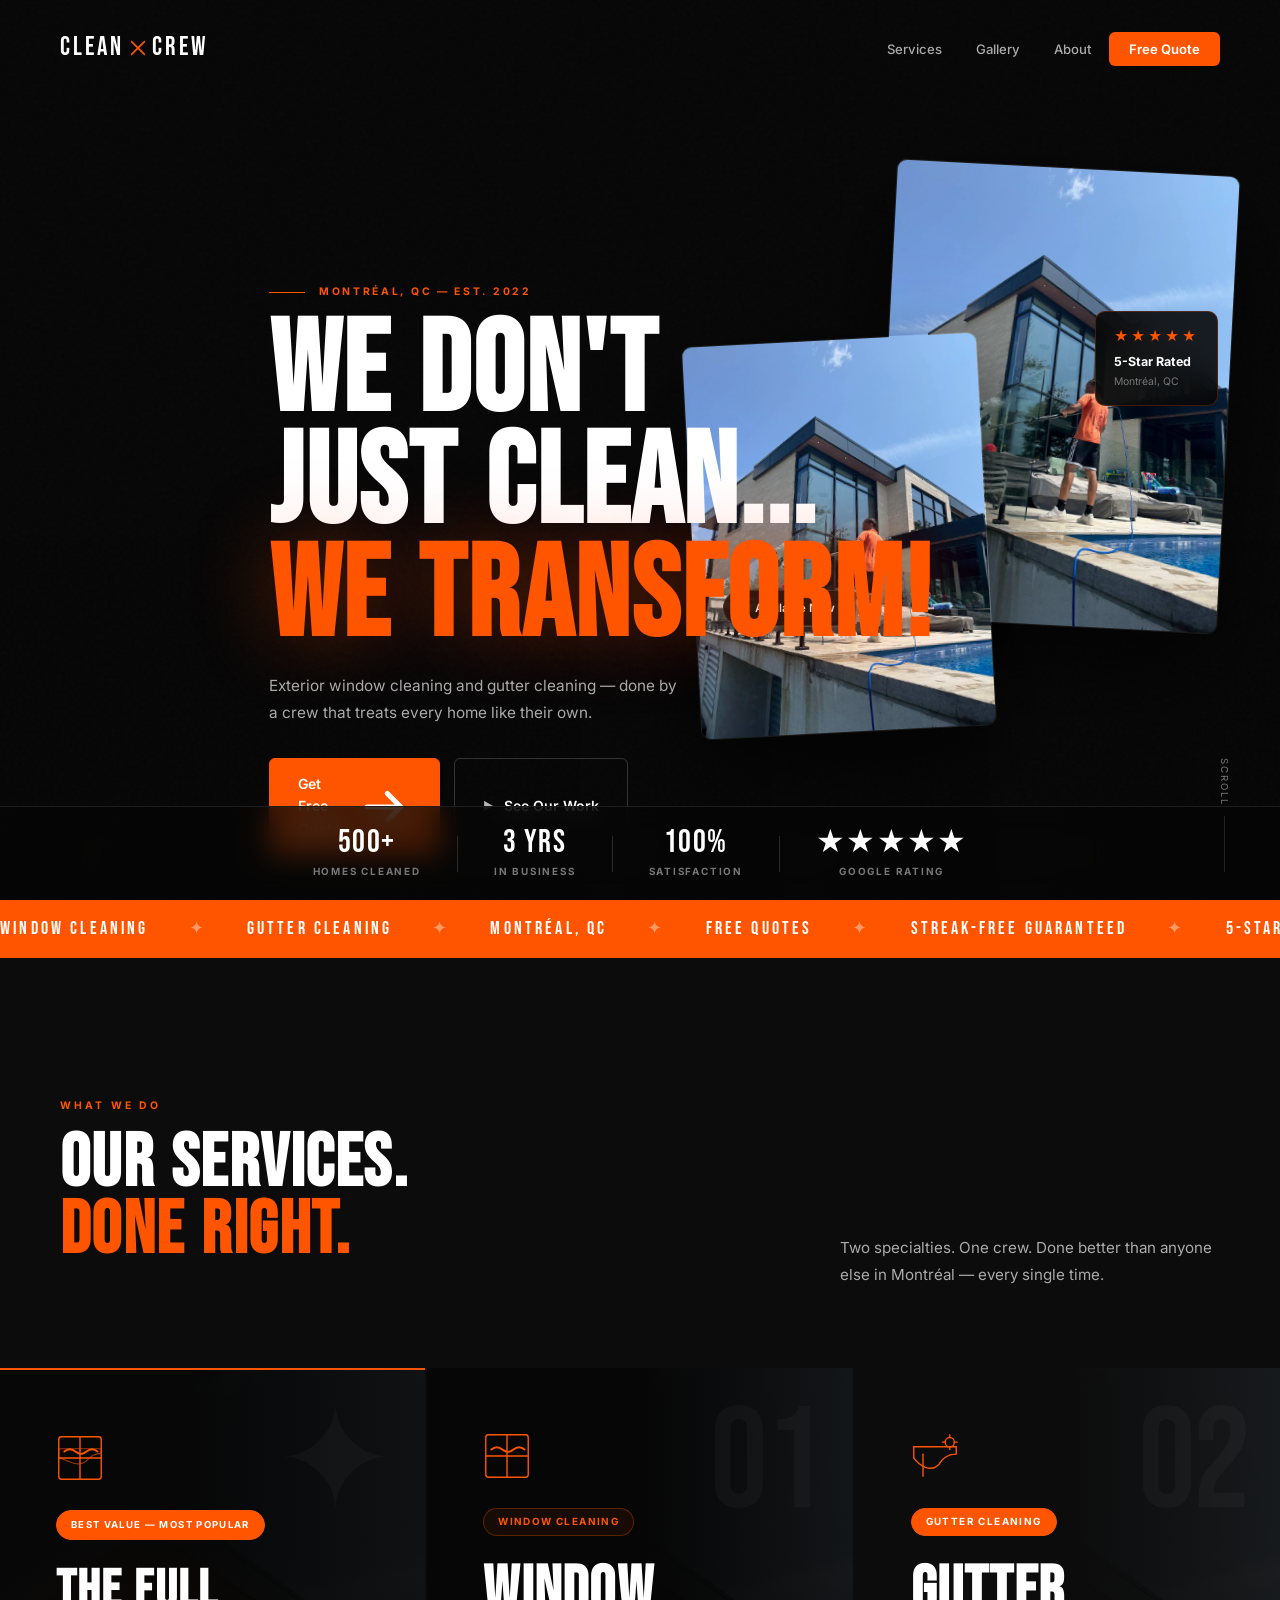
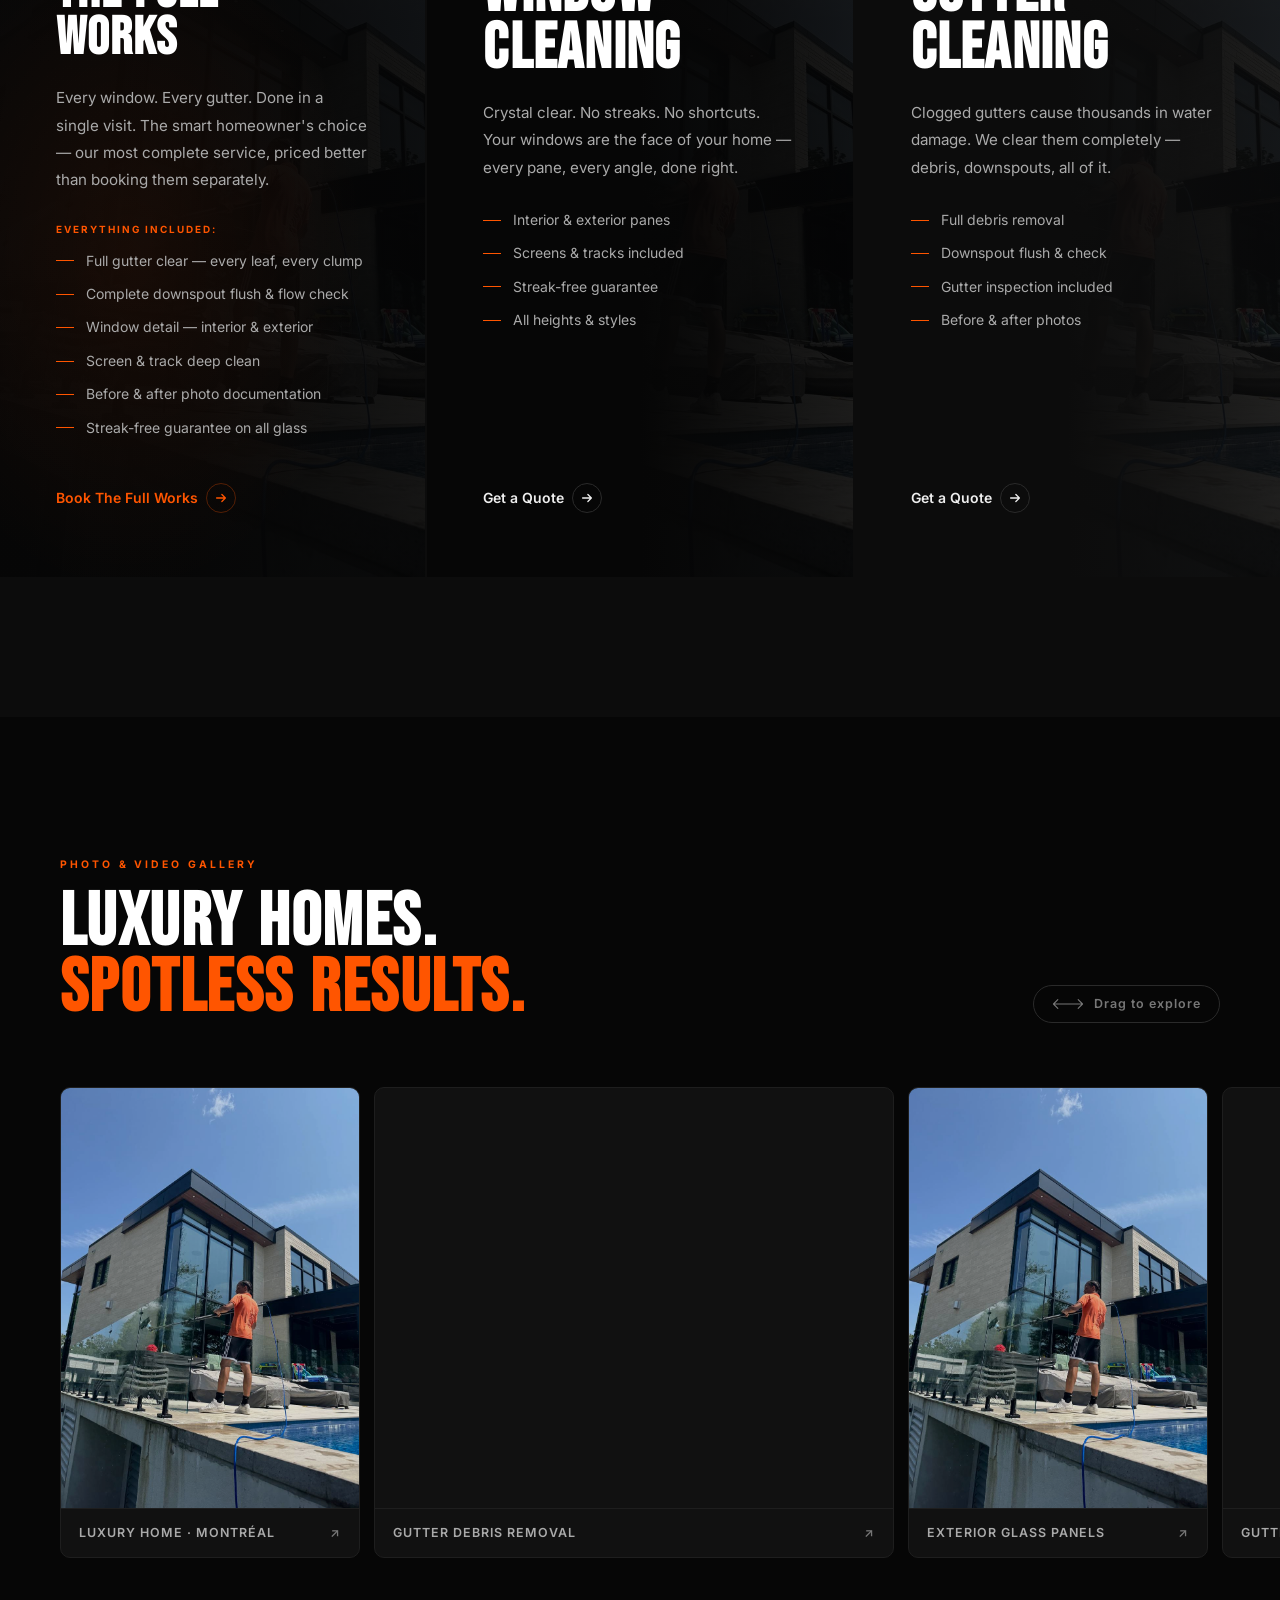
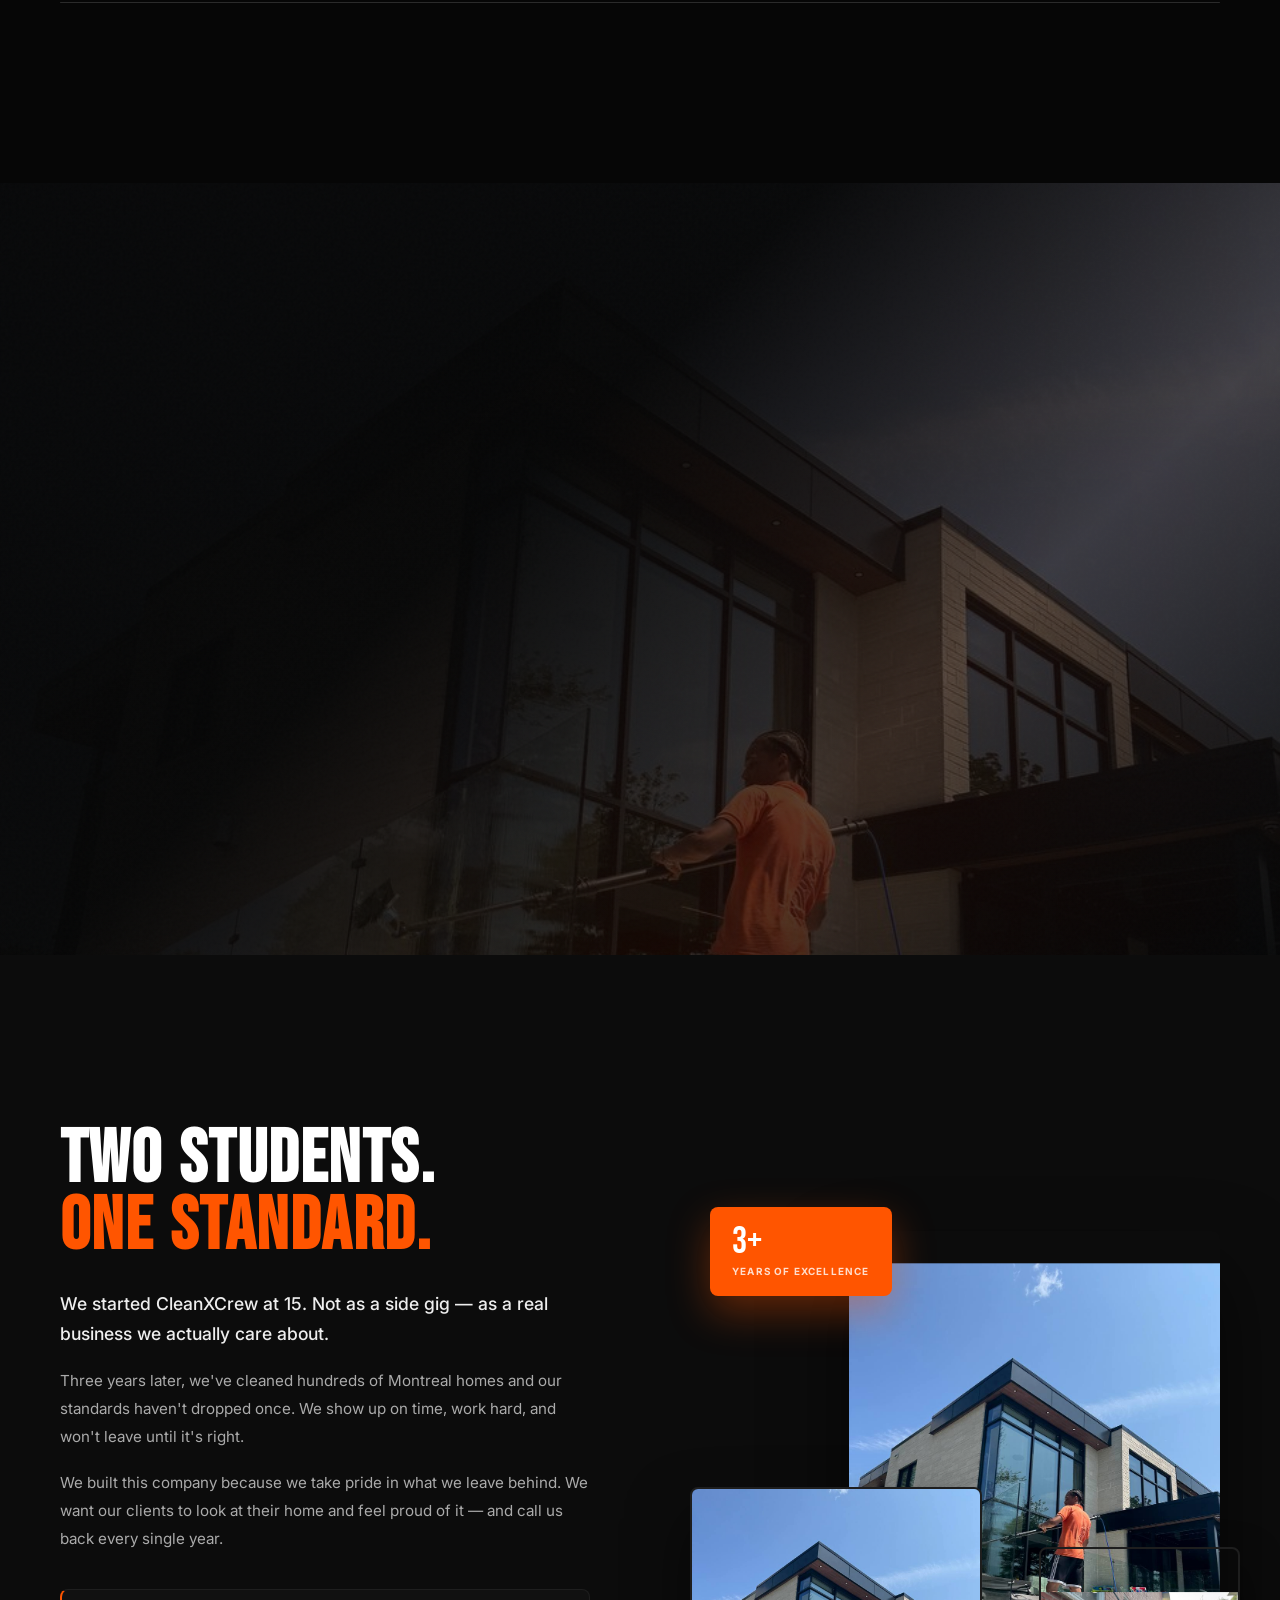
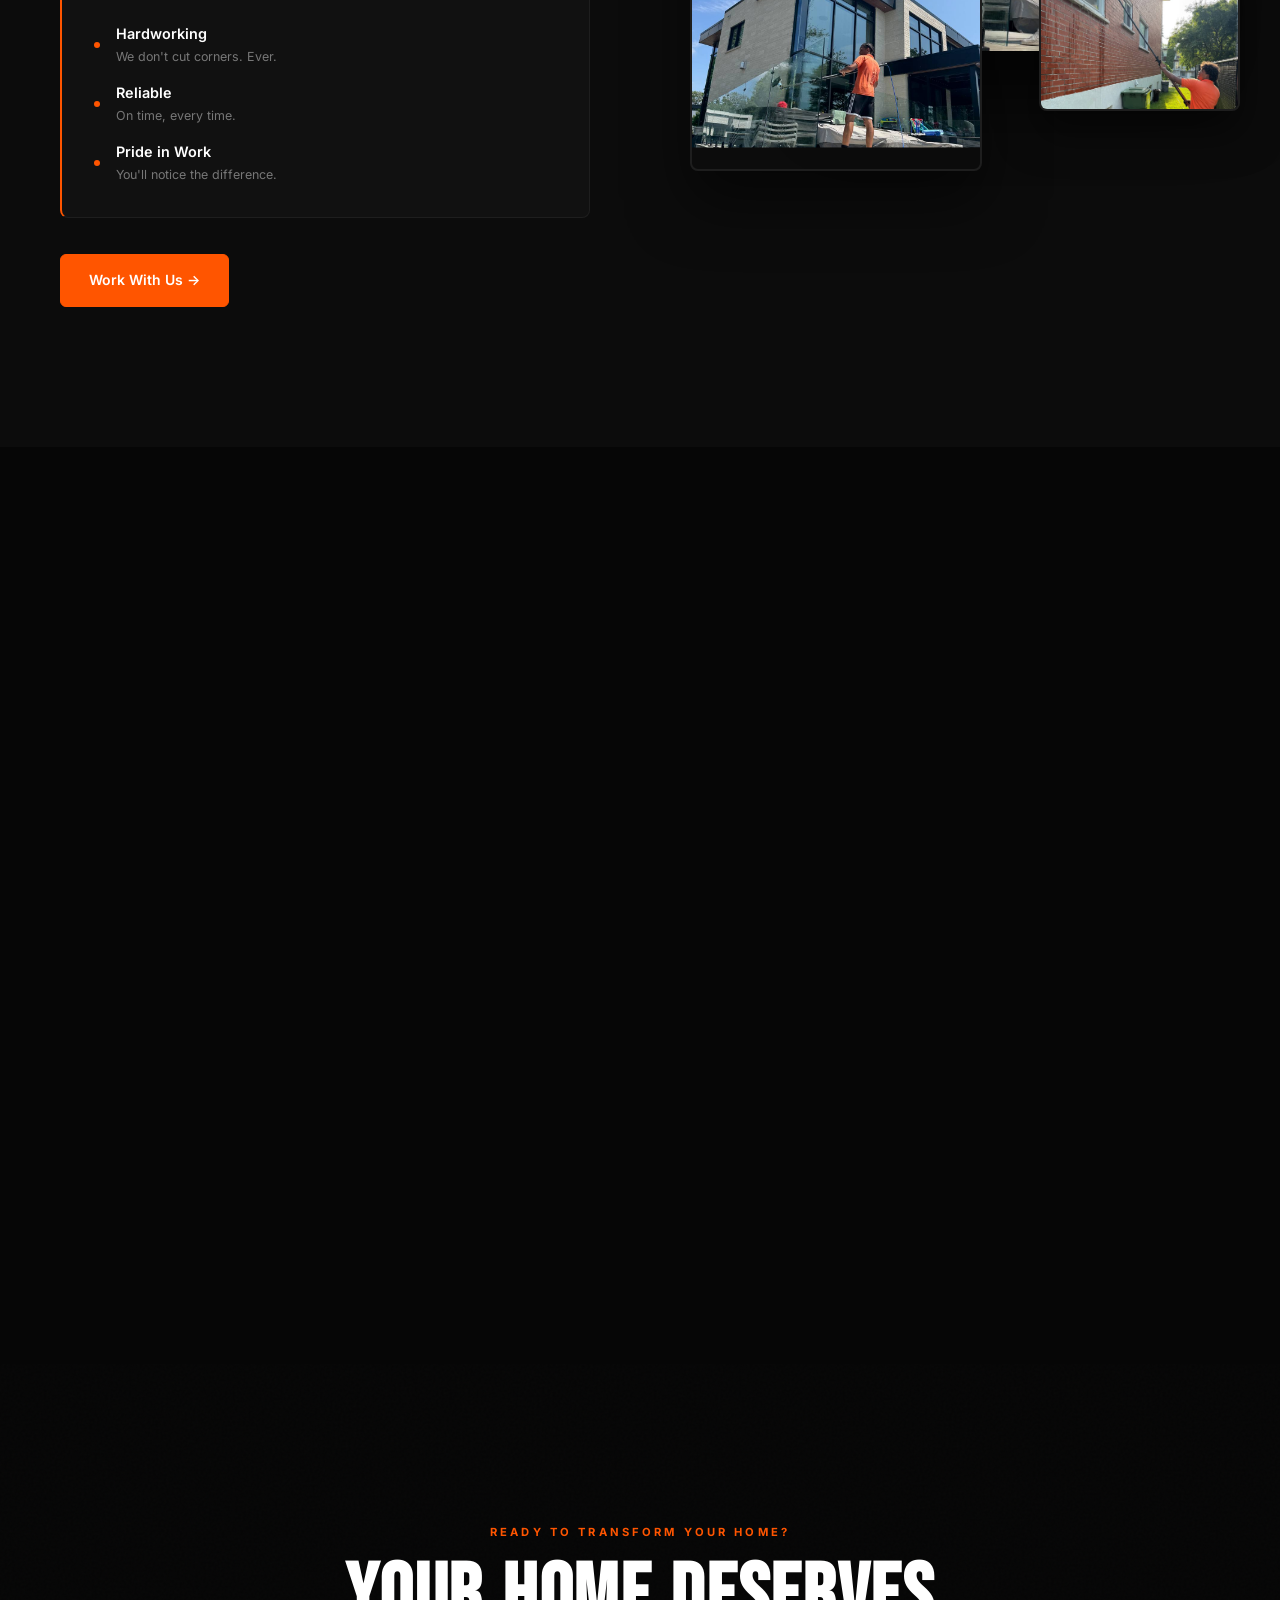
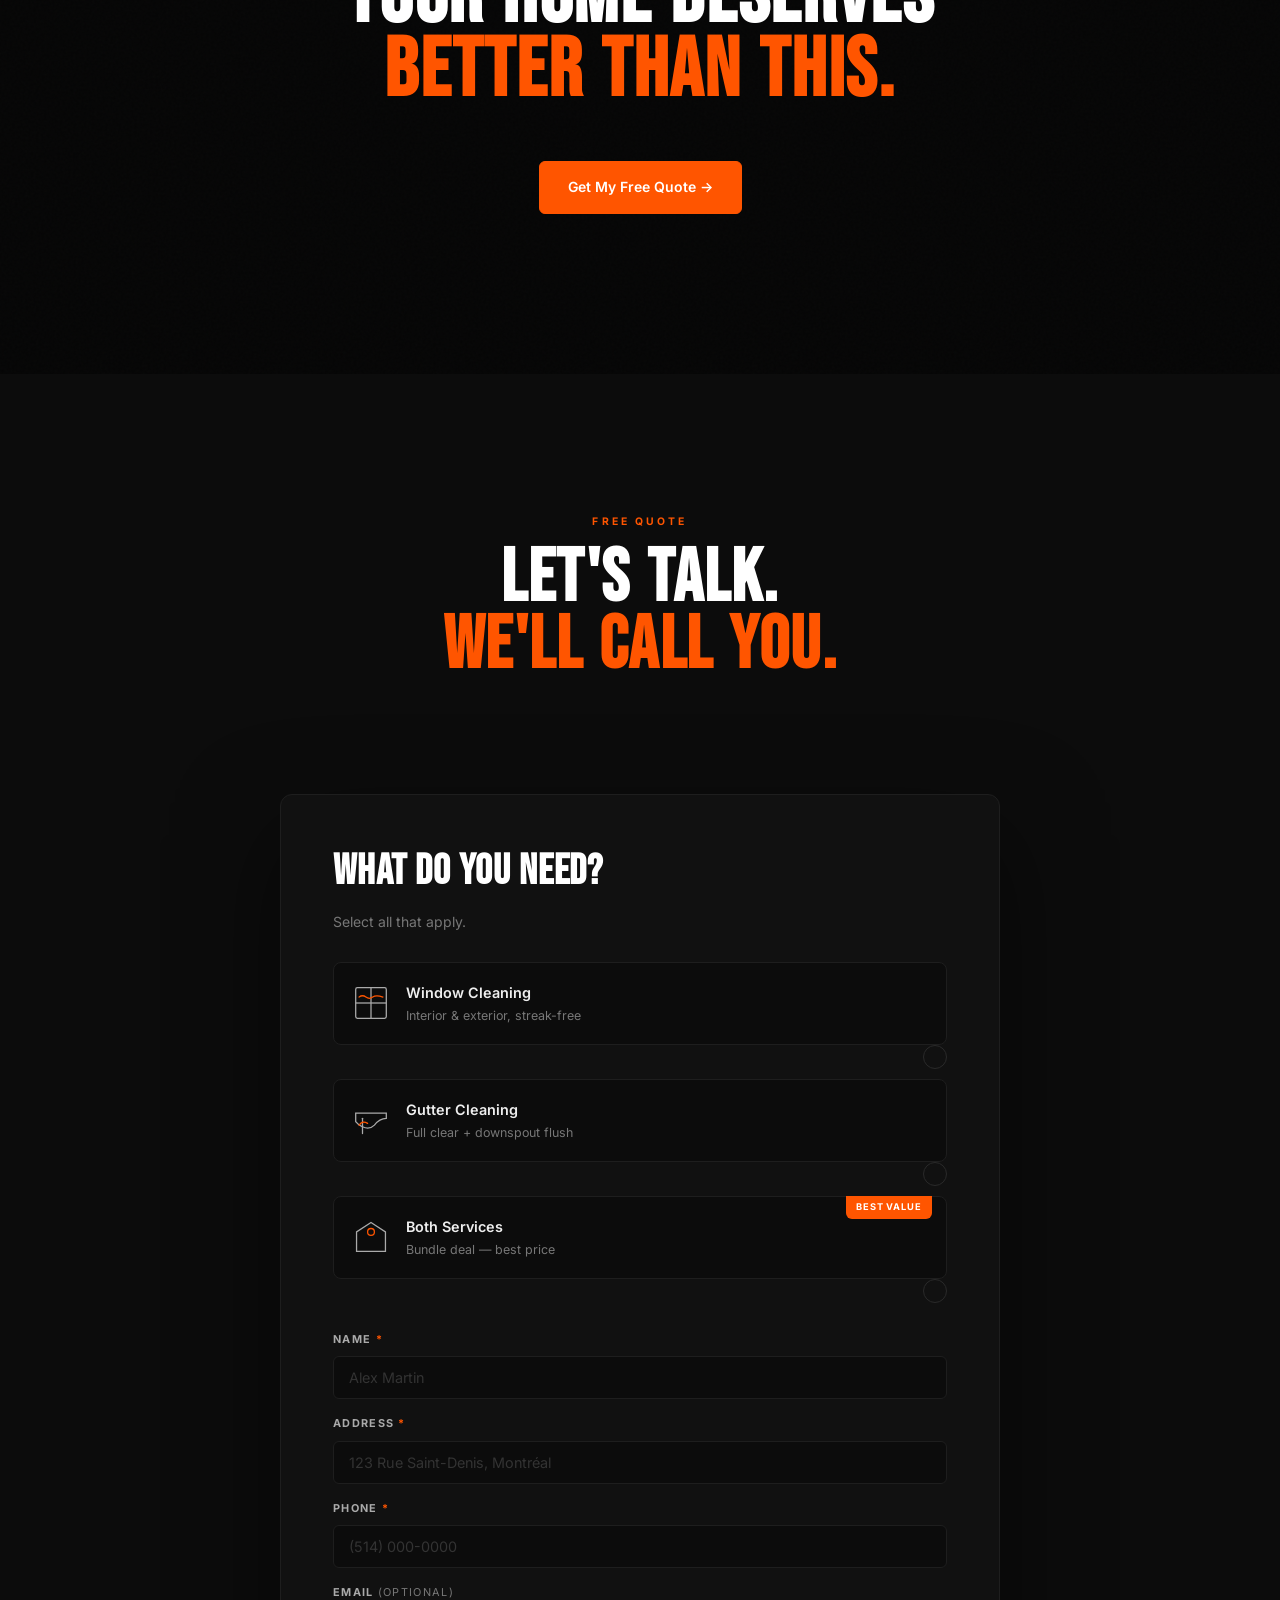
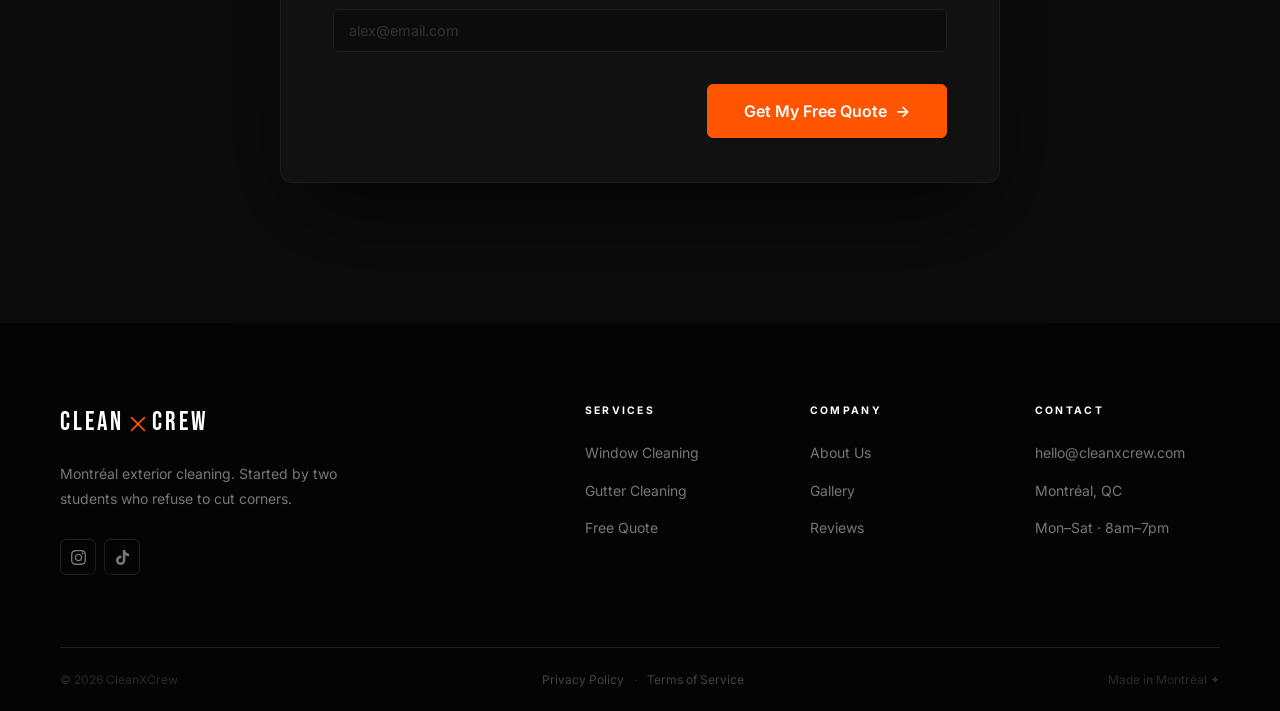
==== commit f7f2d416: "Add favicon from CleanXCrew logo" ====
--- a/CleanXCrew Website/index.html
+++ b/CleanXCrew Website/index.html
@@ -13,6 +13,10 @@
   <link rel="preconnect" href="https://fonts.googleapis.com" />
   <link href="https://fonts.googleapis.com/css2?family=Bebas+Neue&family=Inter:ital,opsz,wght@0,14..32,300;0,14..32,400;0,14..32,500;0,14..32,600;0,14..32,700;1,14..32,300&display=swap" rel="stylesheet" />
   <link rel="stylesheet" href="styles.css" />
+  <link rel="icon" type="image/x-icon" href="/favicon.ico" />
+  <link rel="icon" type="image/png" sizes="32x32" href="/favicon-32x32.png" />
+  <link rel="icon" type="image/png" sizes="16x16" href="/favicon-16x16.png" />
+  <link rel="apple-touch-icon" sizes="180x180" href="/apple-touch-icon.png" />
   <!-- Meta Pixel Code -->
   <script>
   !function(f,b,e,v,n,t,s)
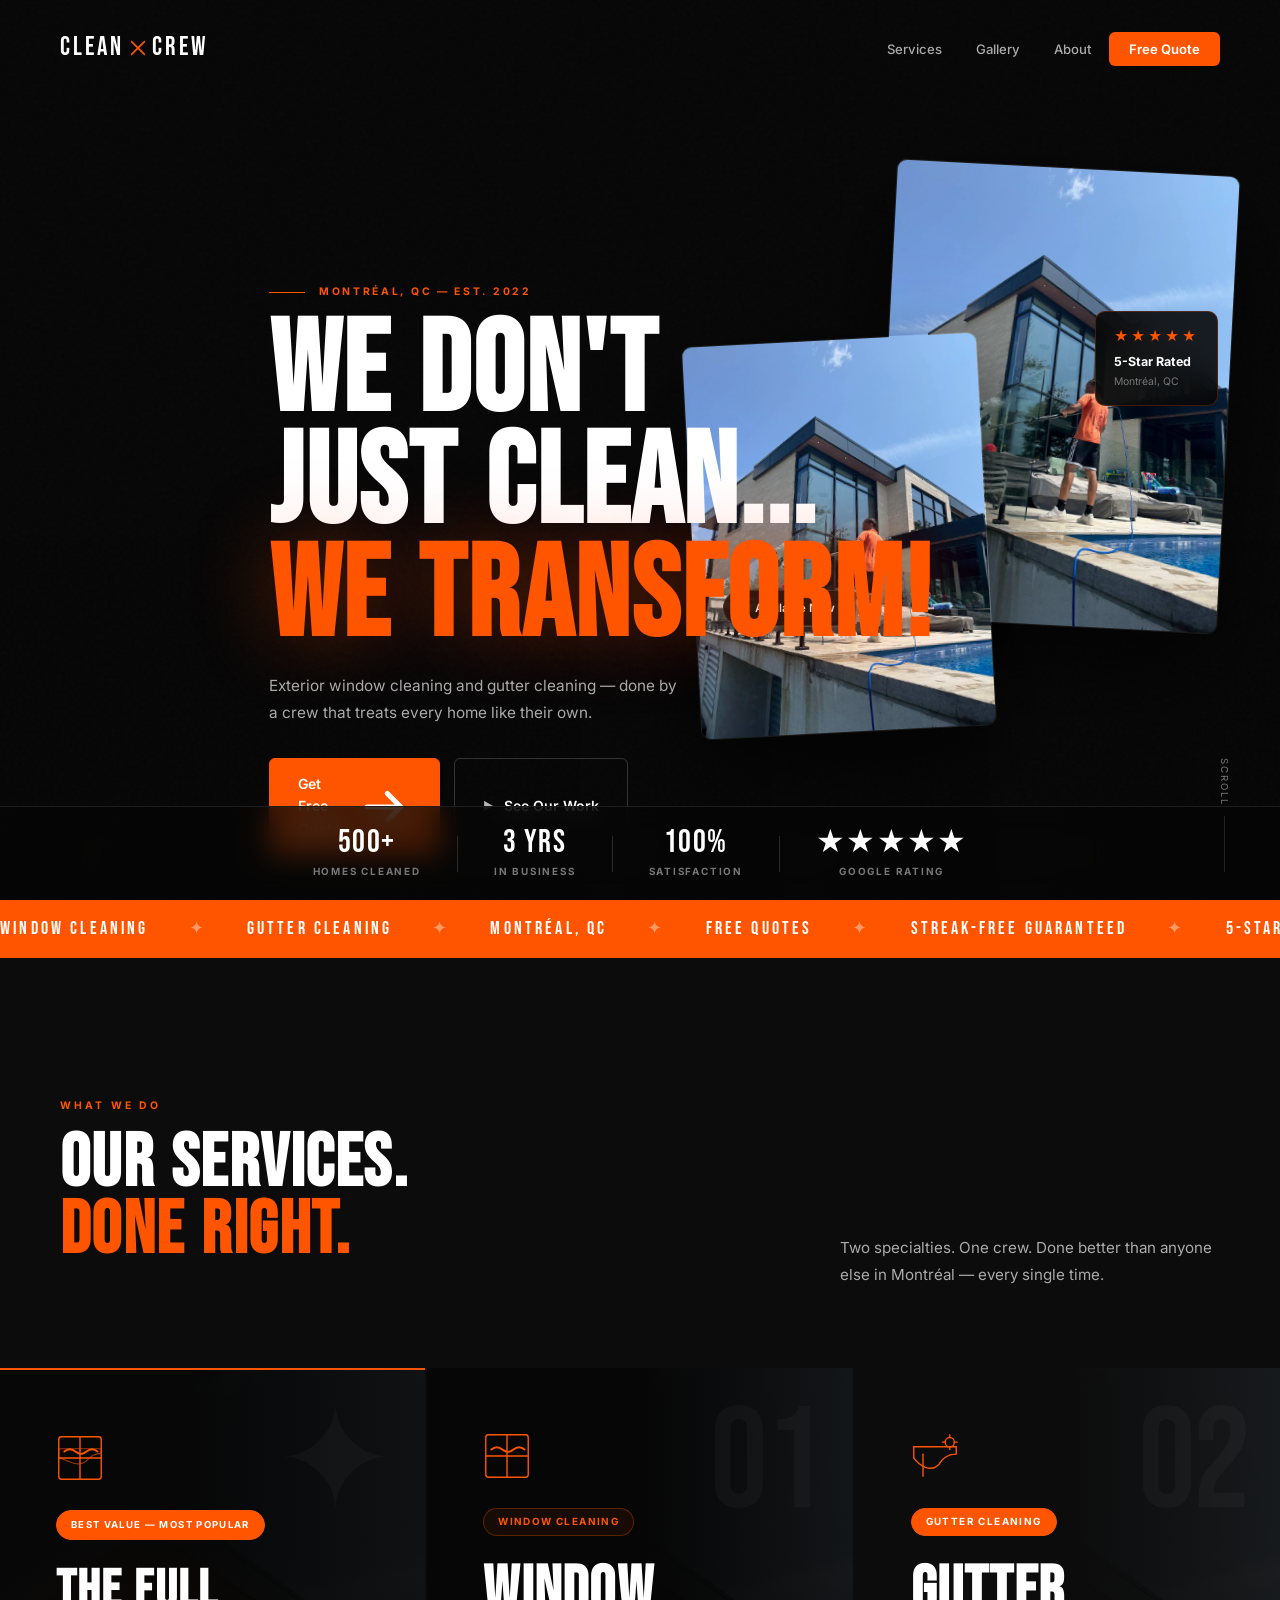
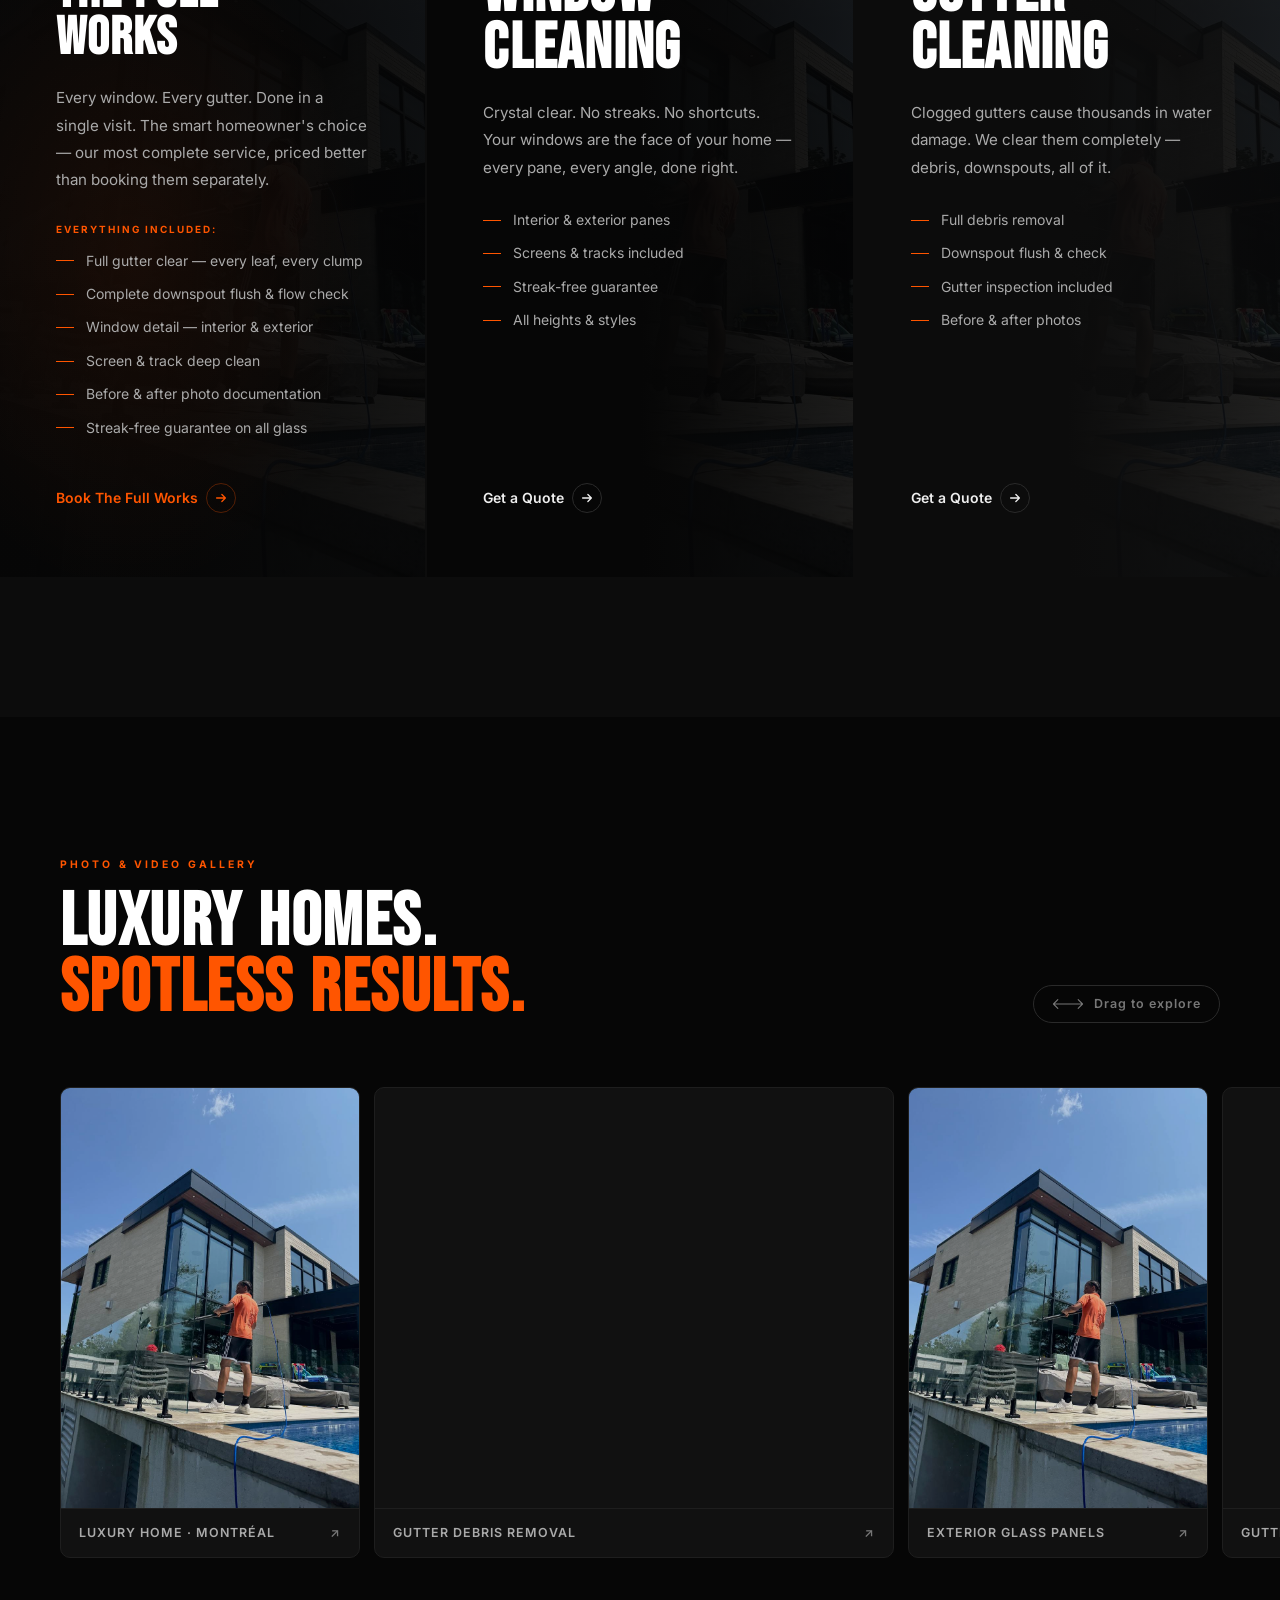
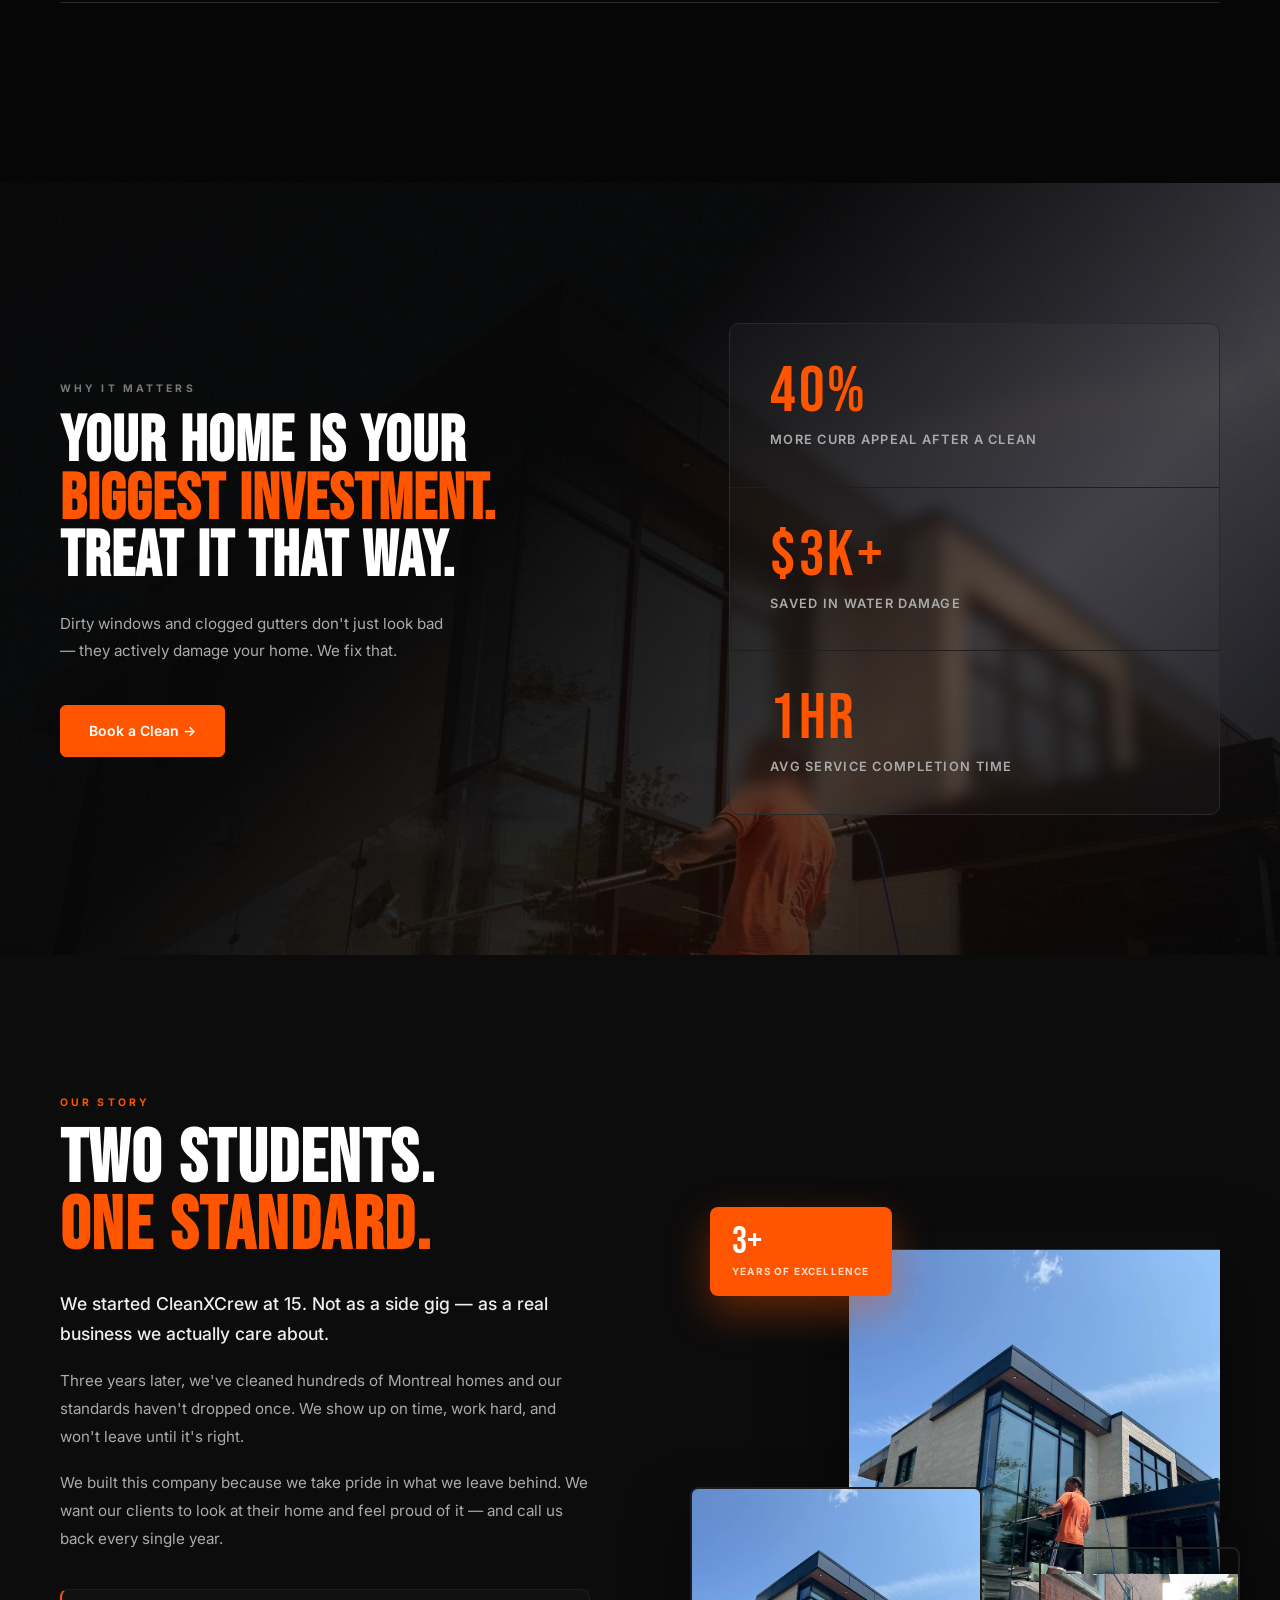
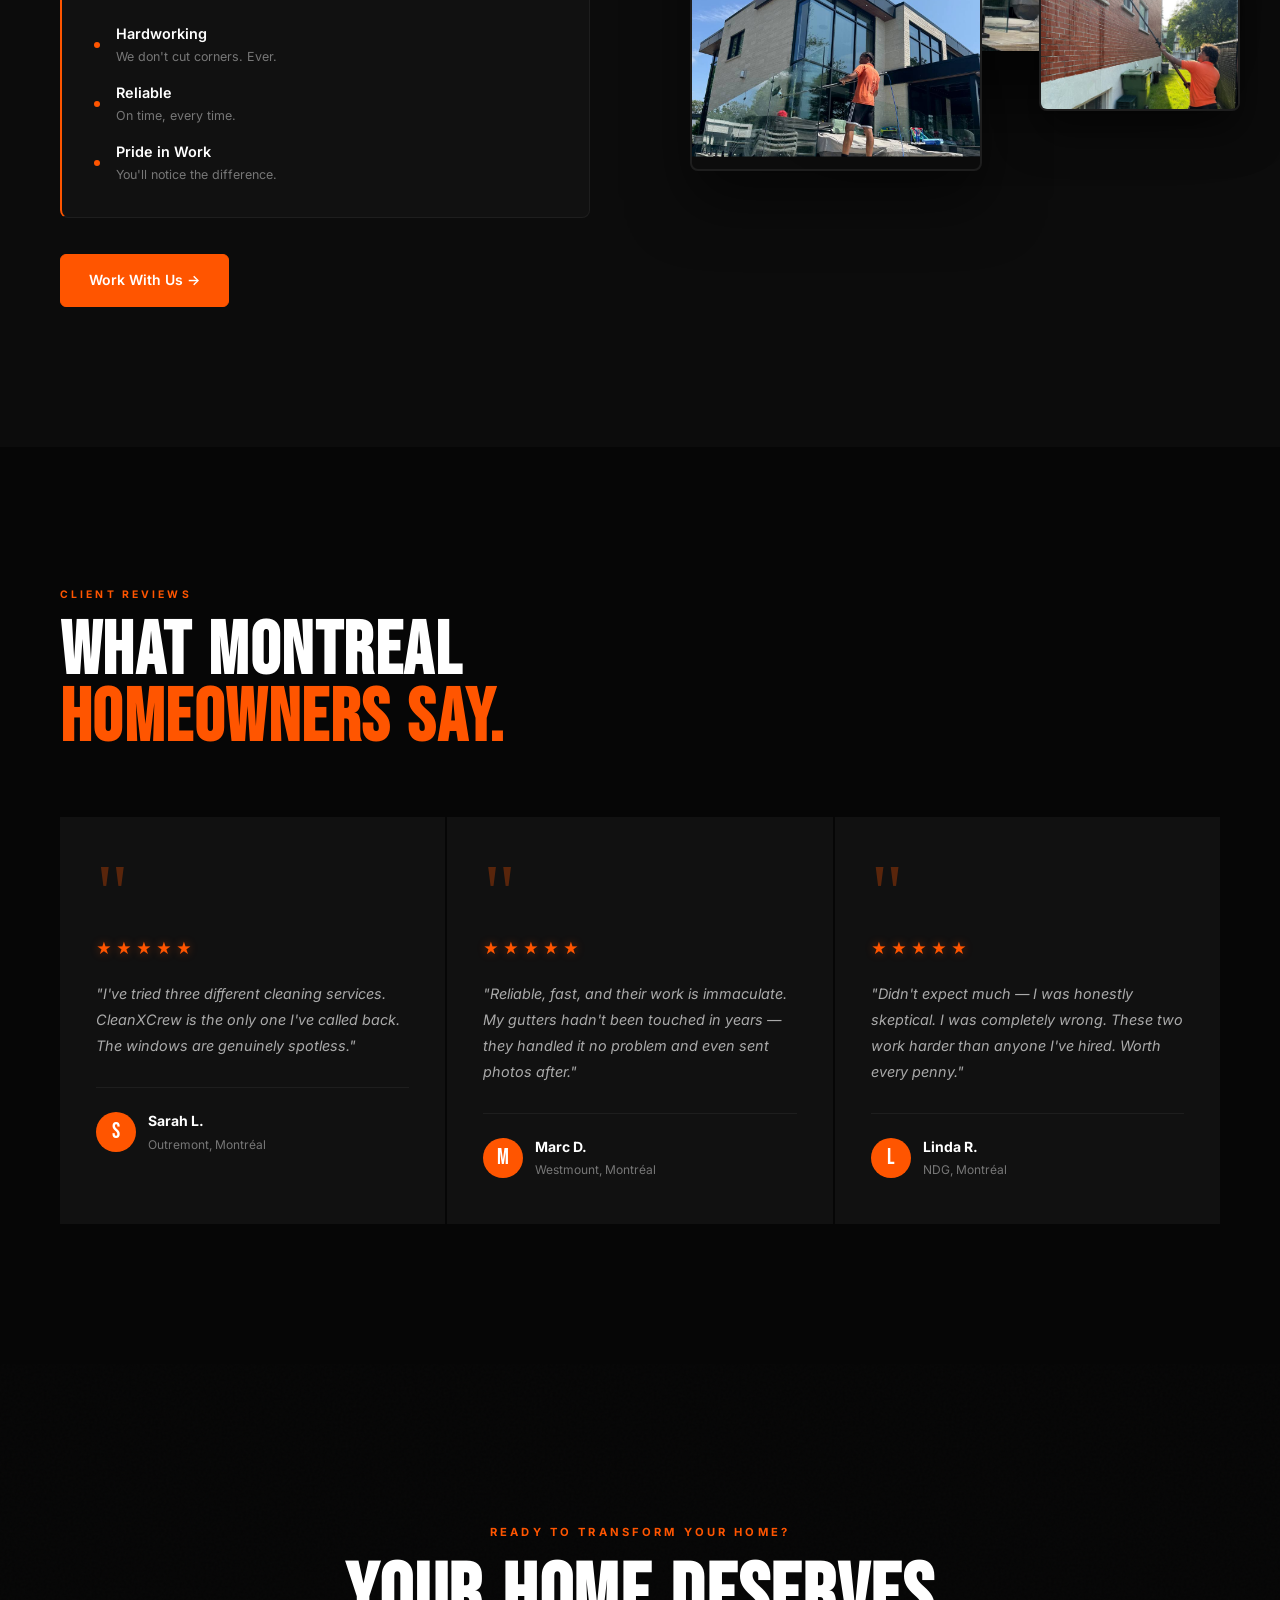
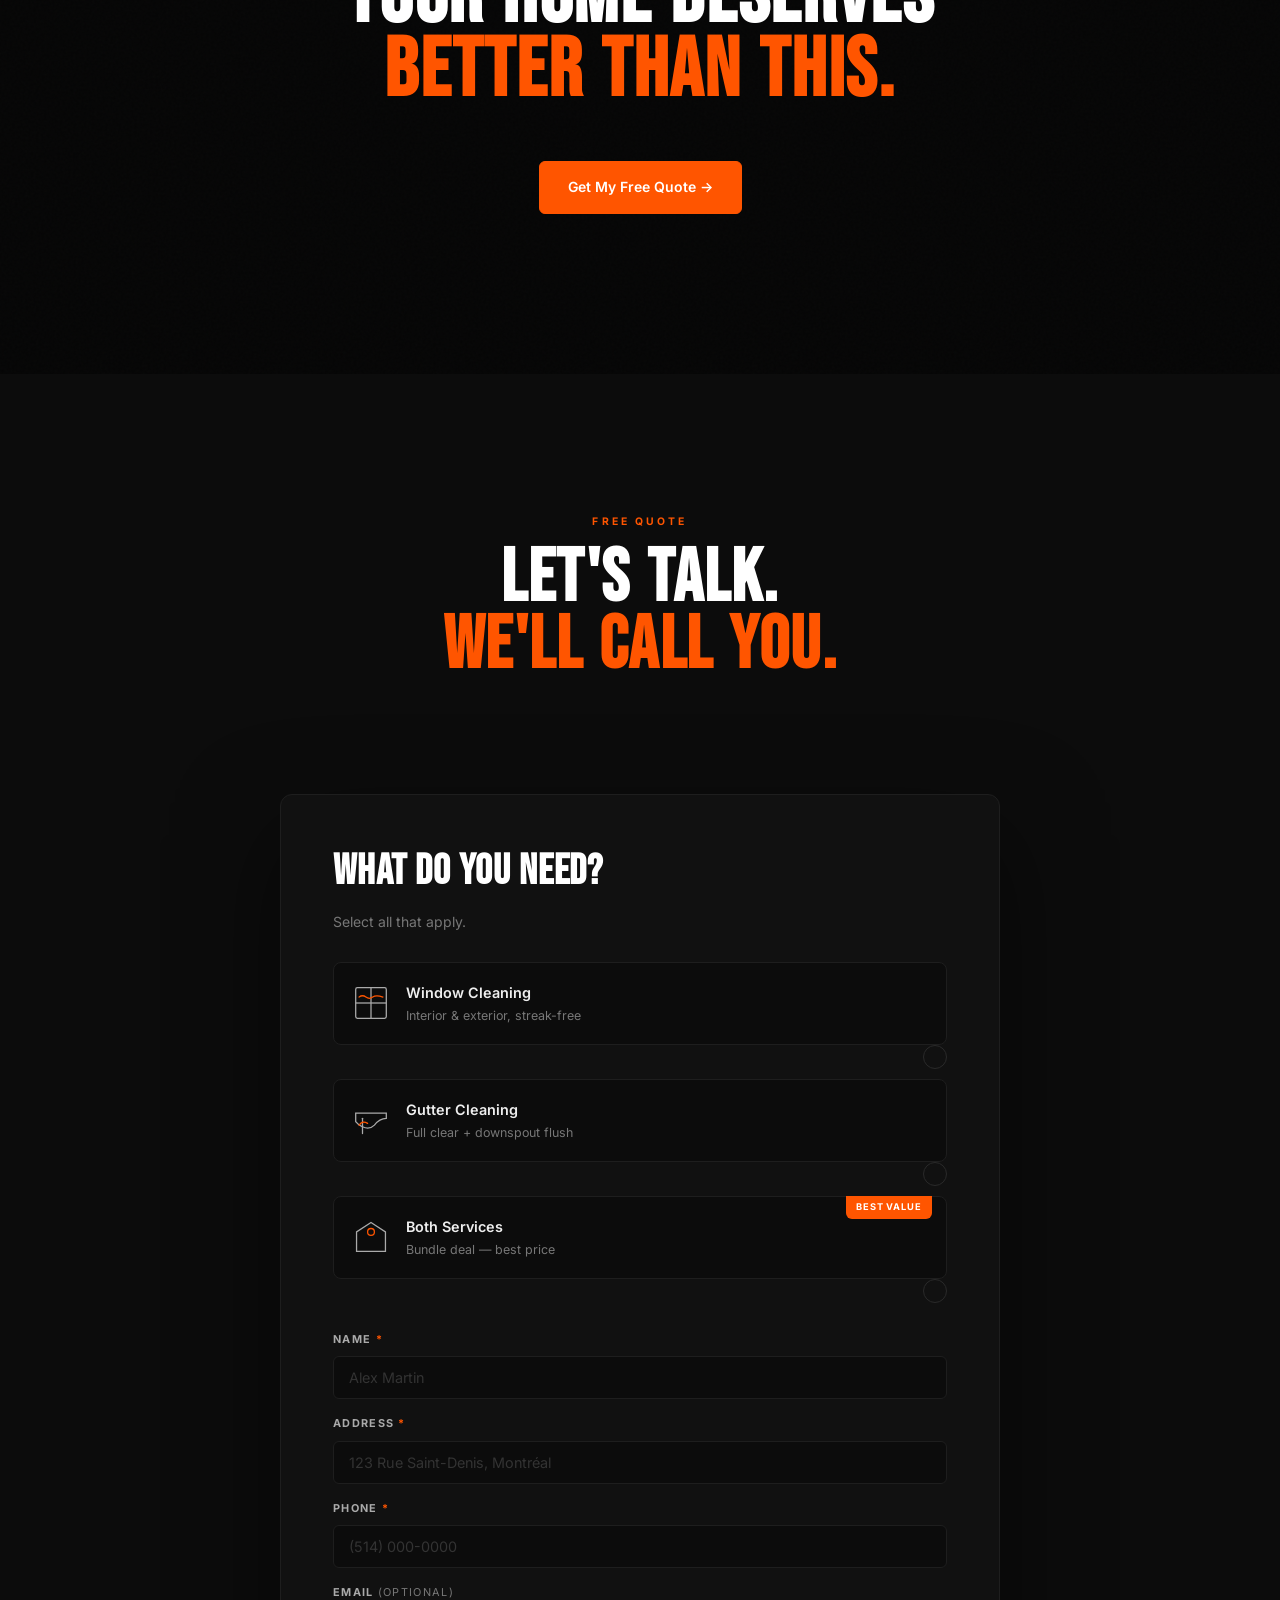
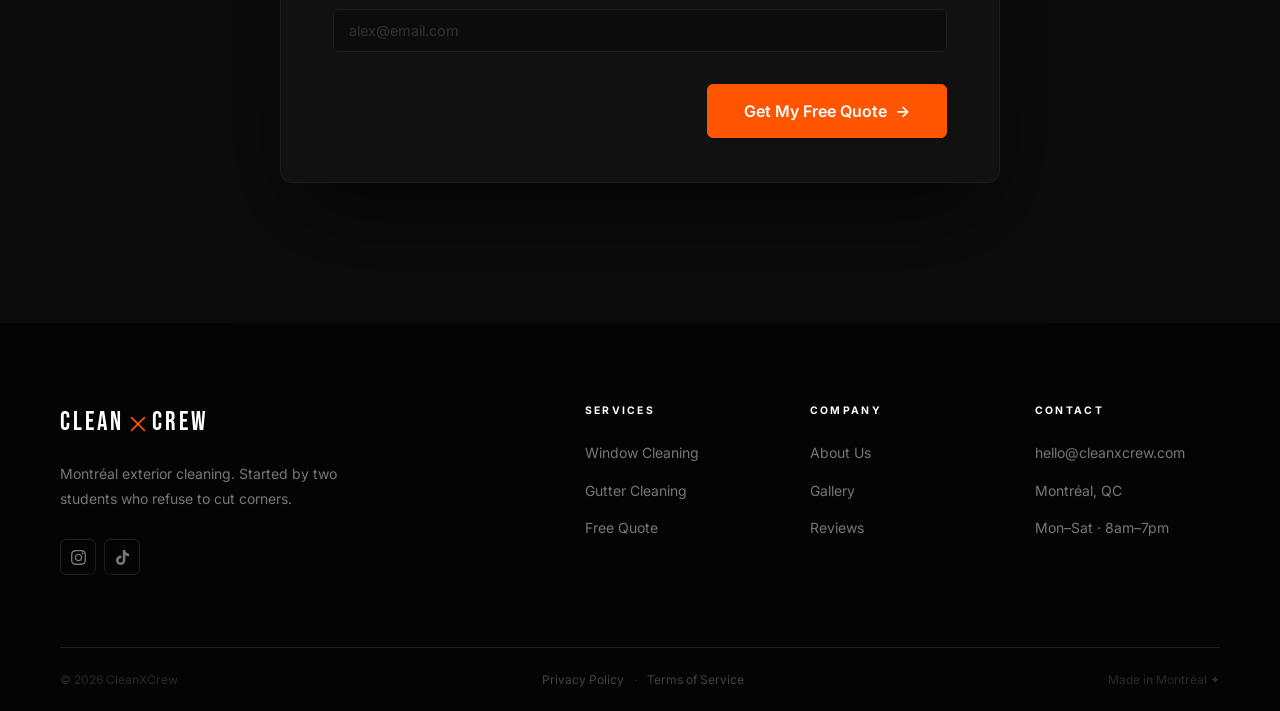
==== commit f42170e0: "Update Meta Pixel ID" ====
--- a/CleanXCrew Website/index.html
+++ b/CleanXCrew Website/index.html
@@ -27,11 +27,11 @@
   t.src=v;s=b.getElementsByTagName(e)[0];
   s.parentNode.insertBefore(t,s)}(window, document,'script',
   'https://connect.facebook.net/en_US/fbevents.js');
-  fbq('init', '1626360055075822');
+  fbq('init', '1659563325173464');
   fbq('track', 'PageView');
   </script>
   <noscript><img height="1" width="1" style="display:none"
-  src="https://www.facebook.com/tr?id=1626360055075822&ev=PageView&noscript=1"
+  src="https://www.facebook.com/tr?id=1659563325173464&ev=PageView&noscript=1"
   /></noscript>
   <!-- End Meta Pixel Code -->
 </head>
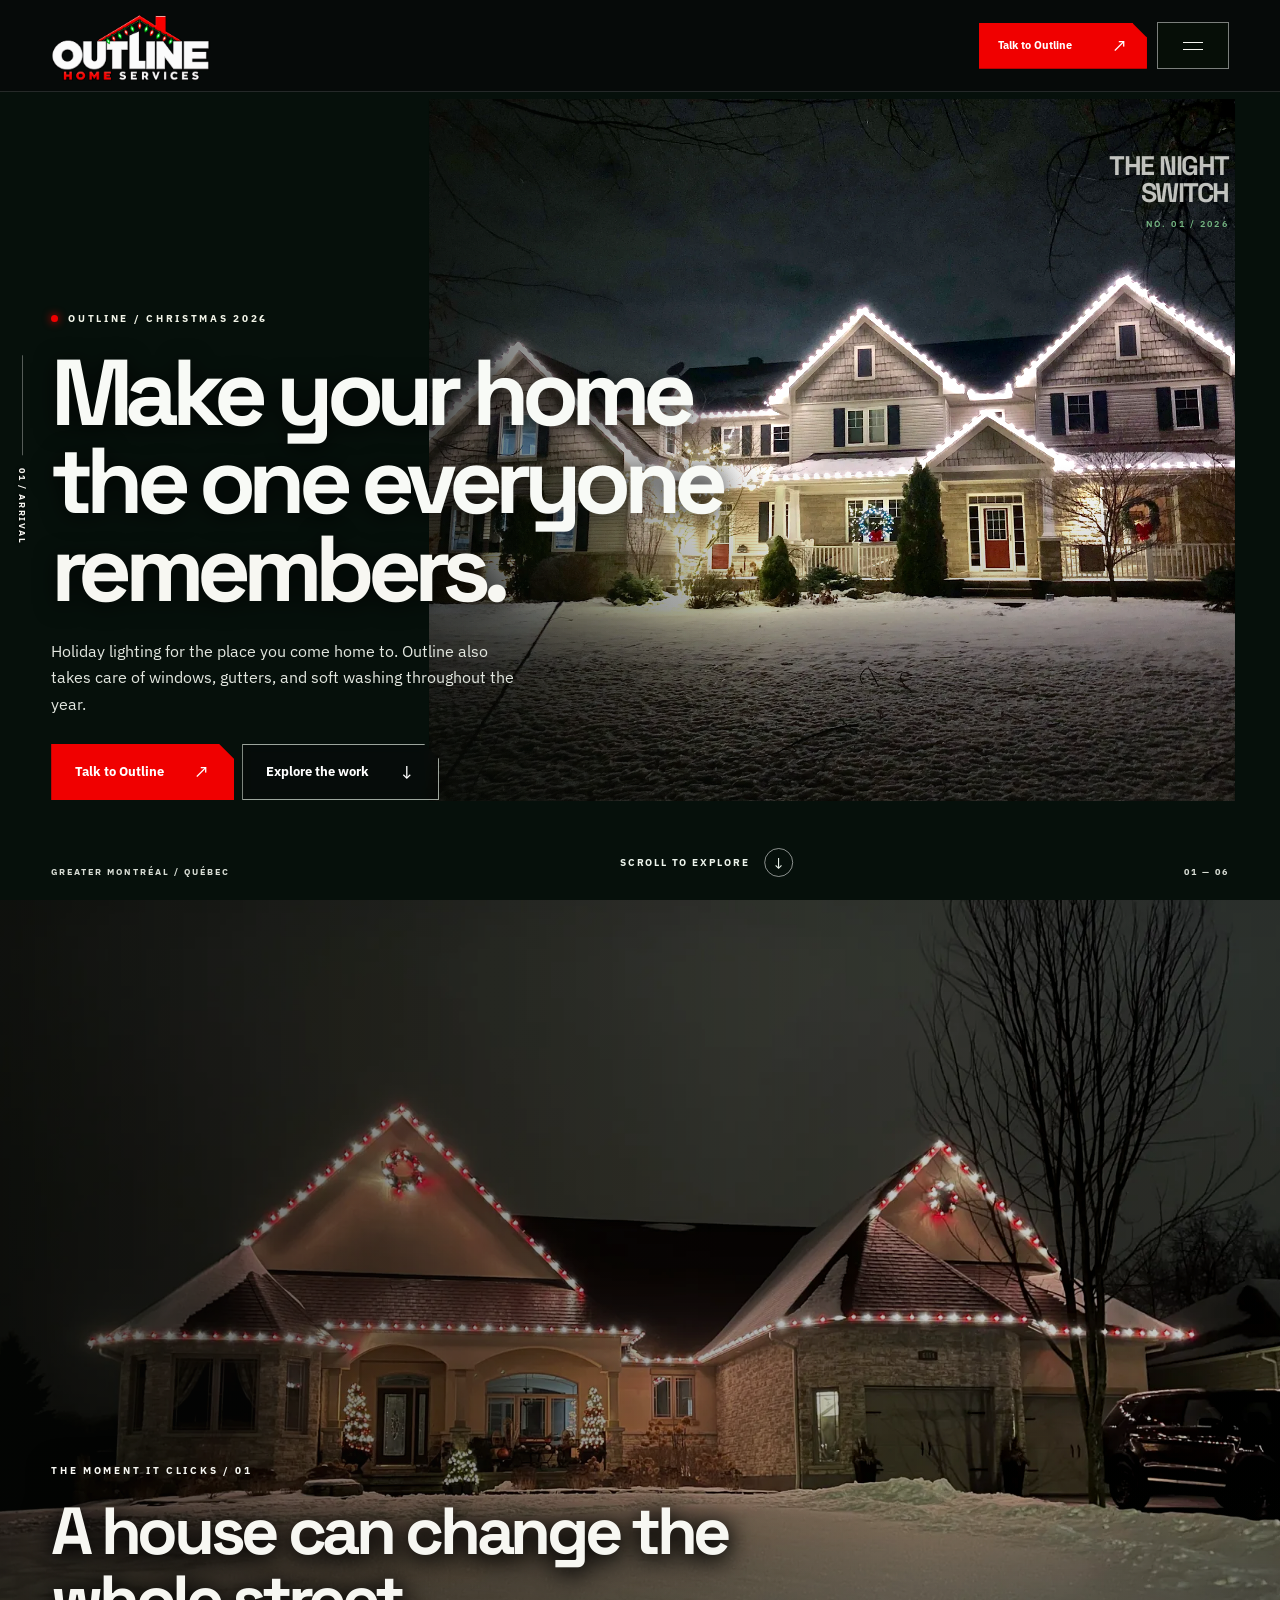
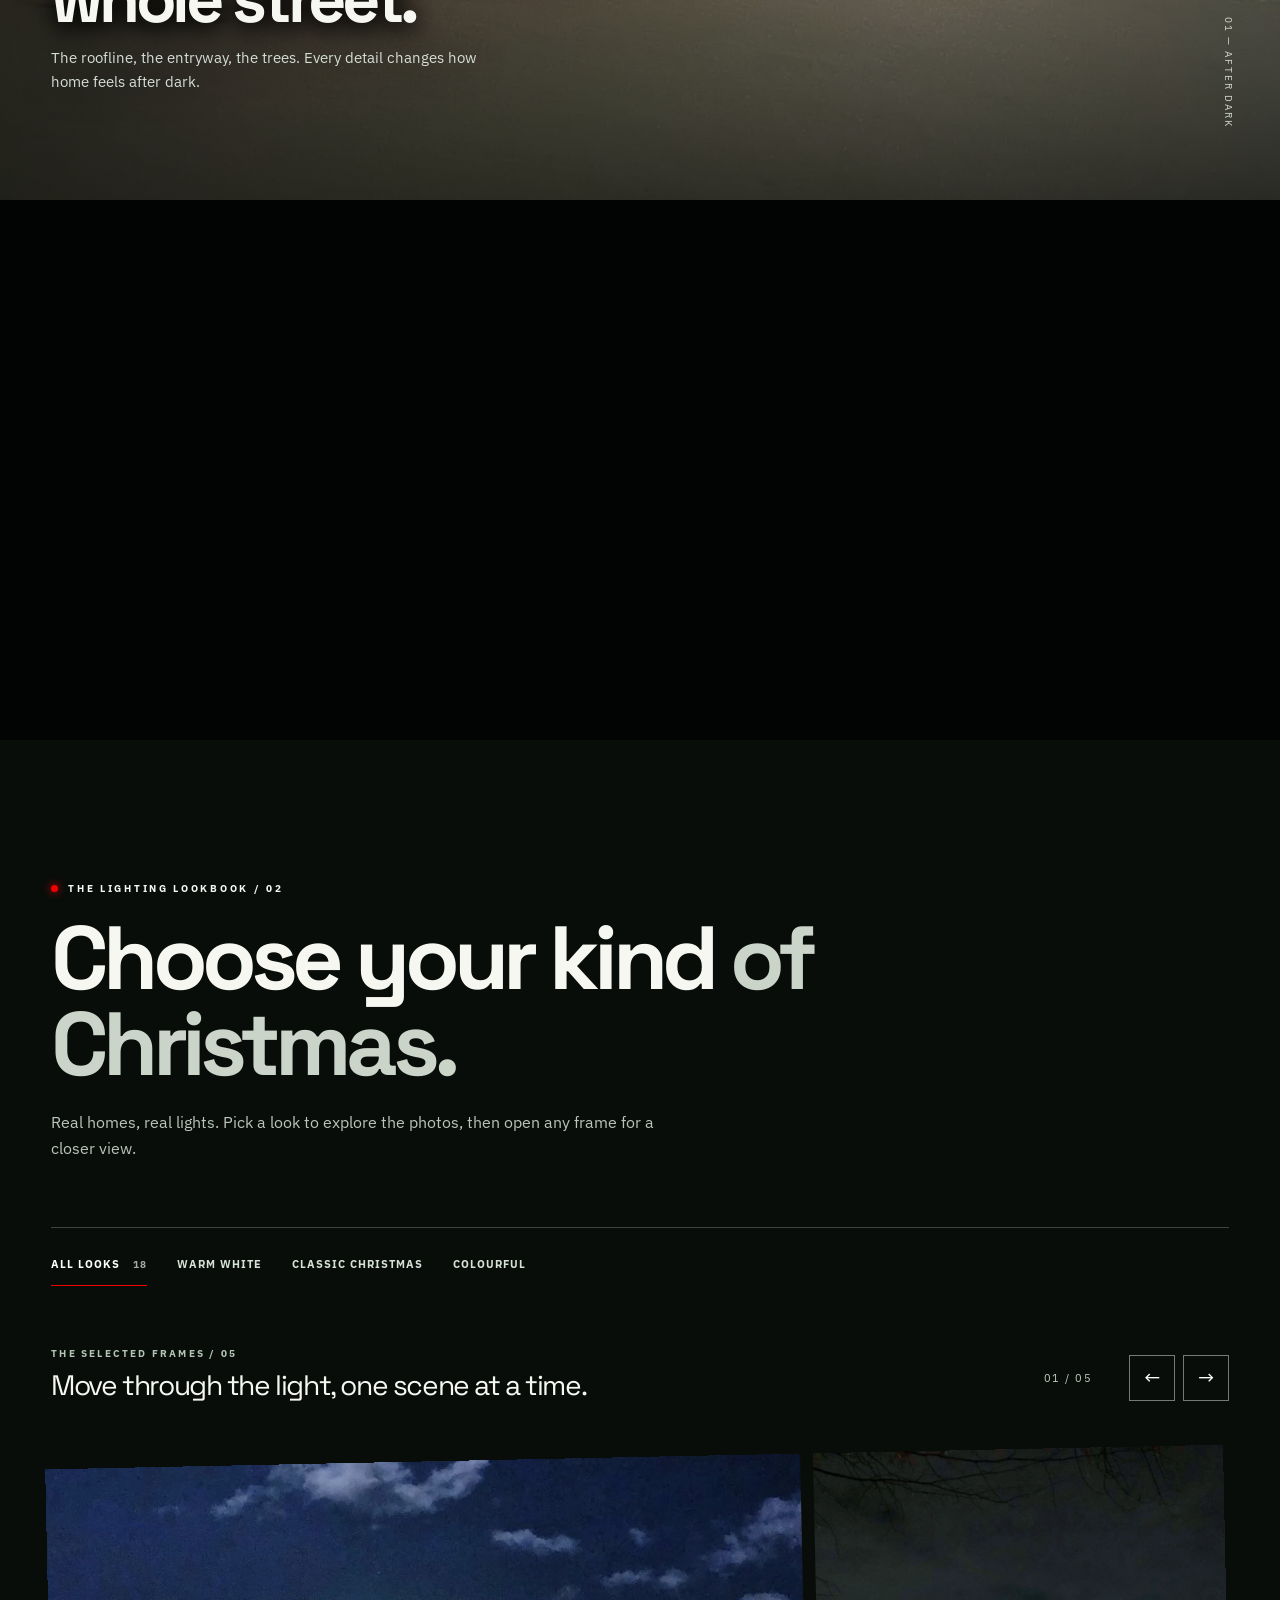
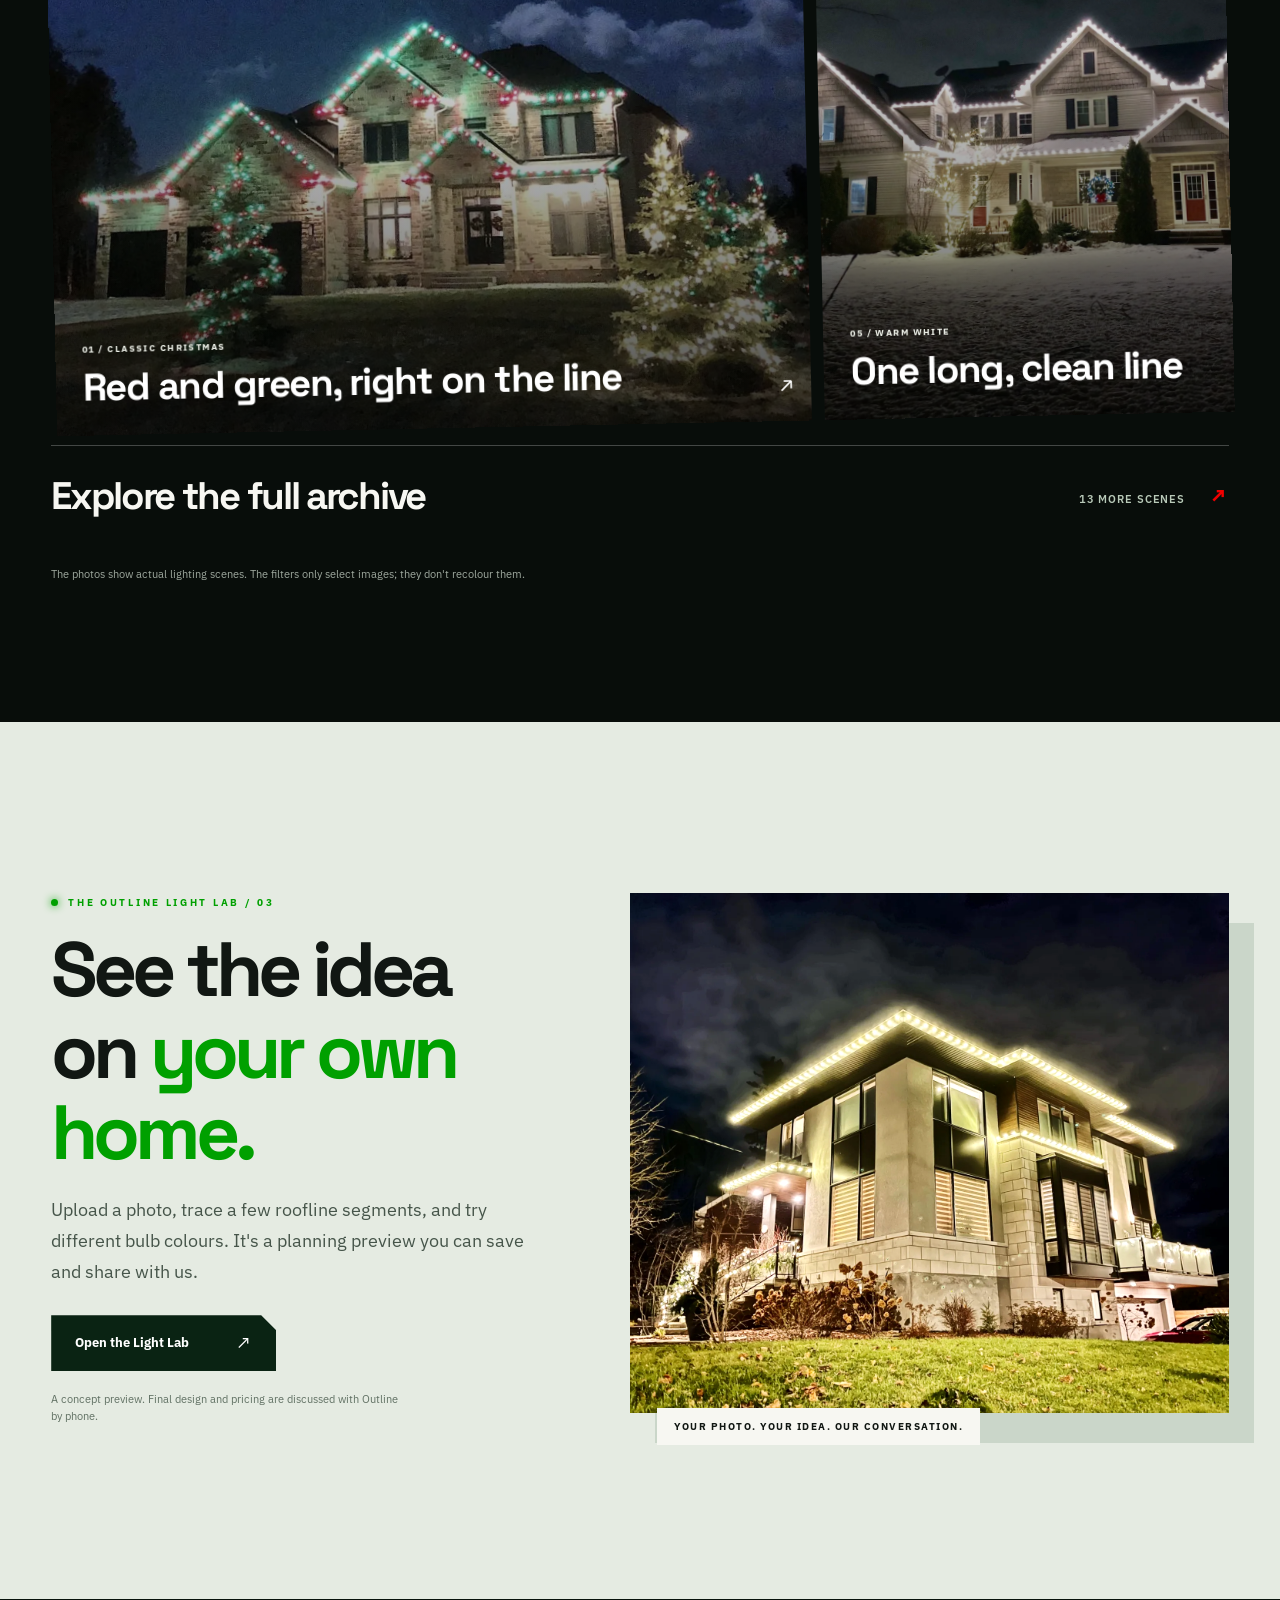
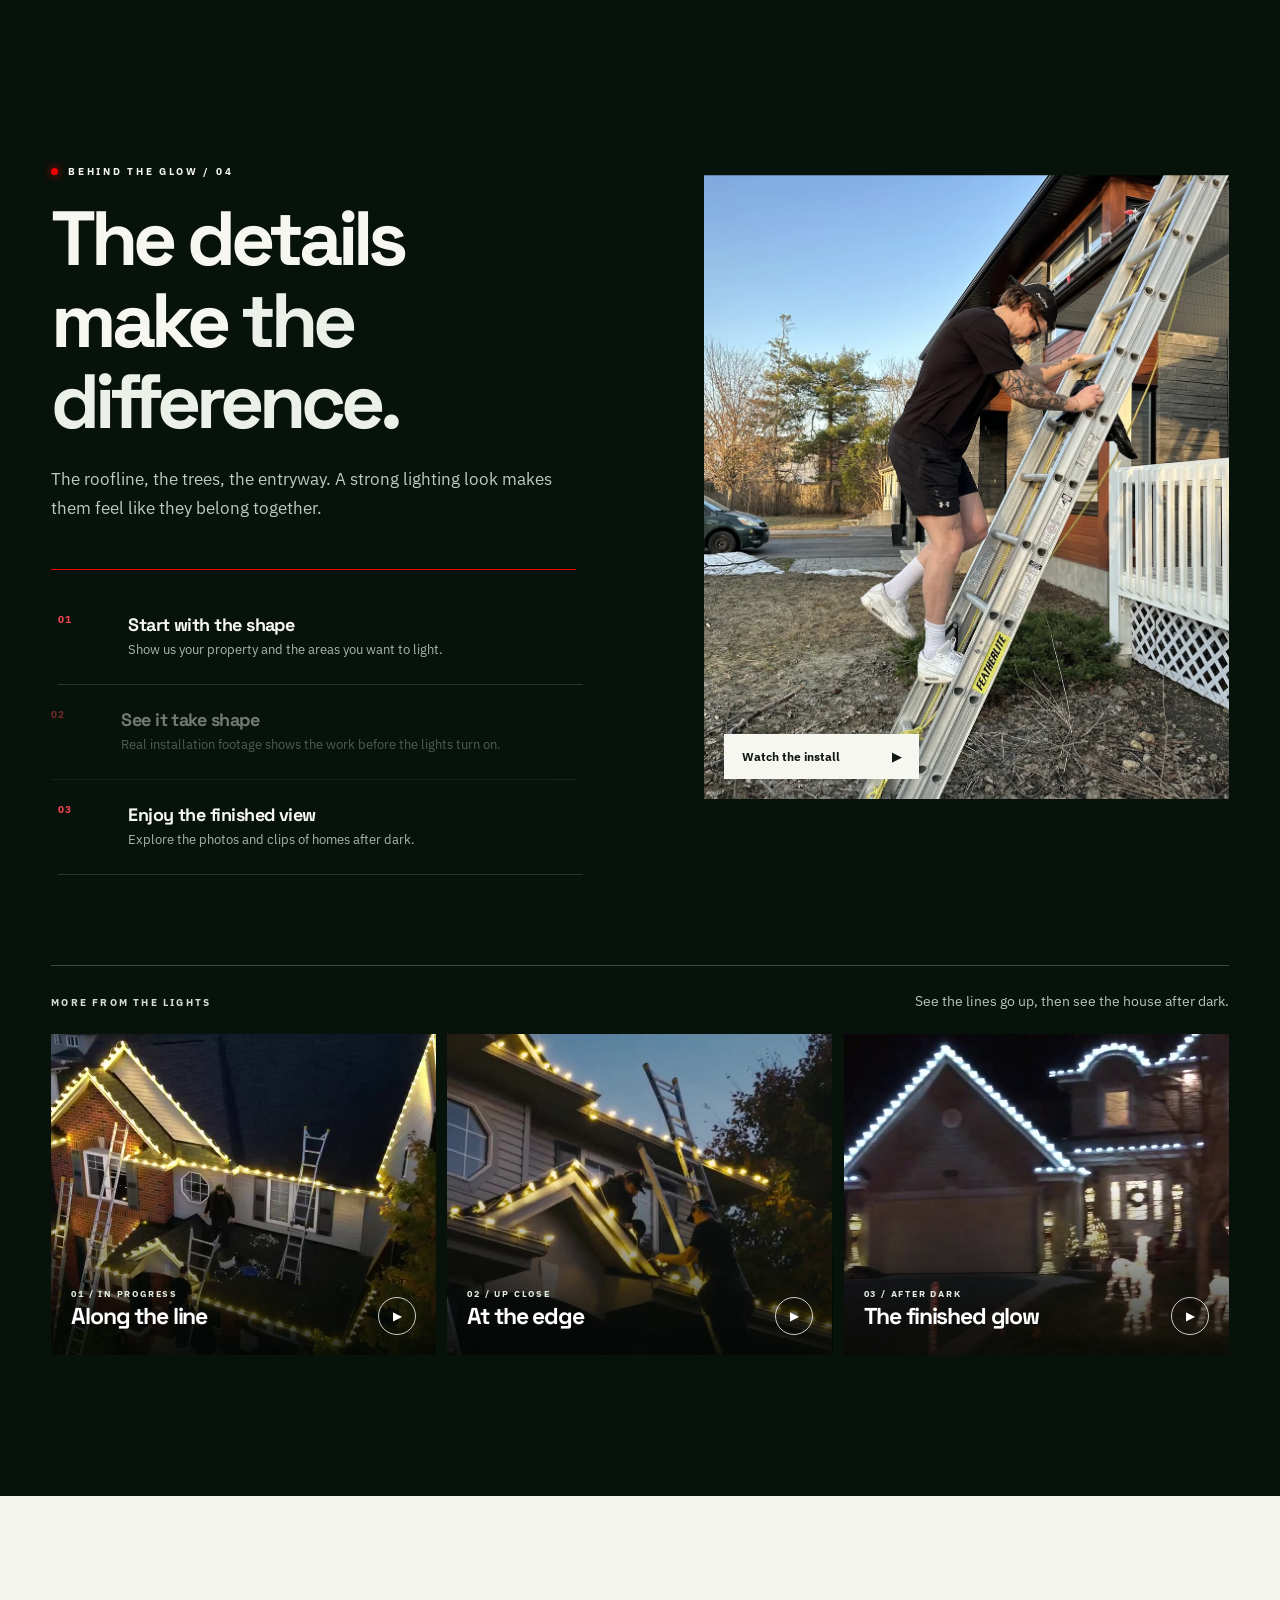
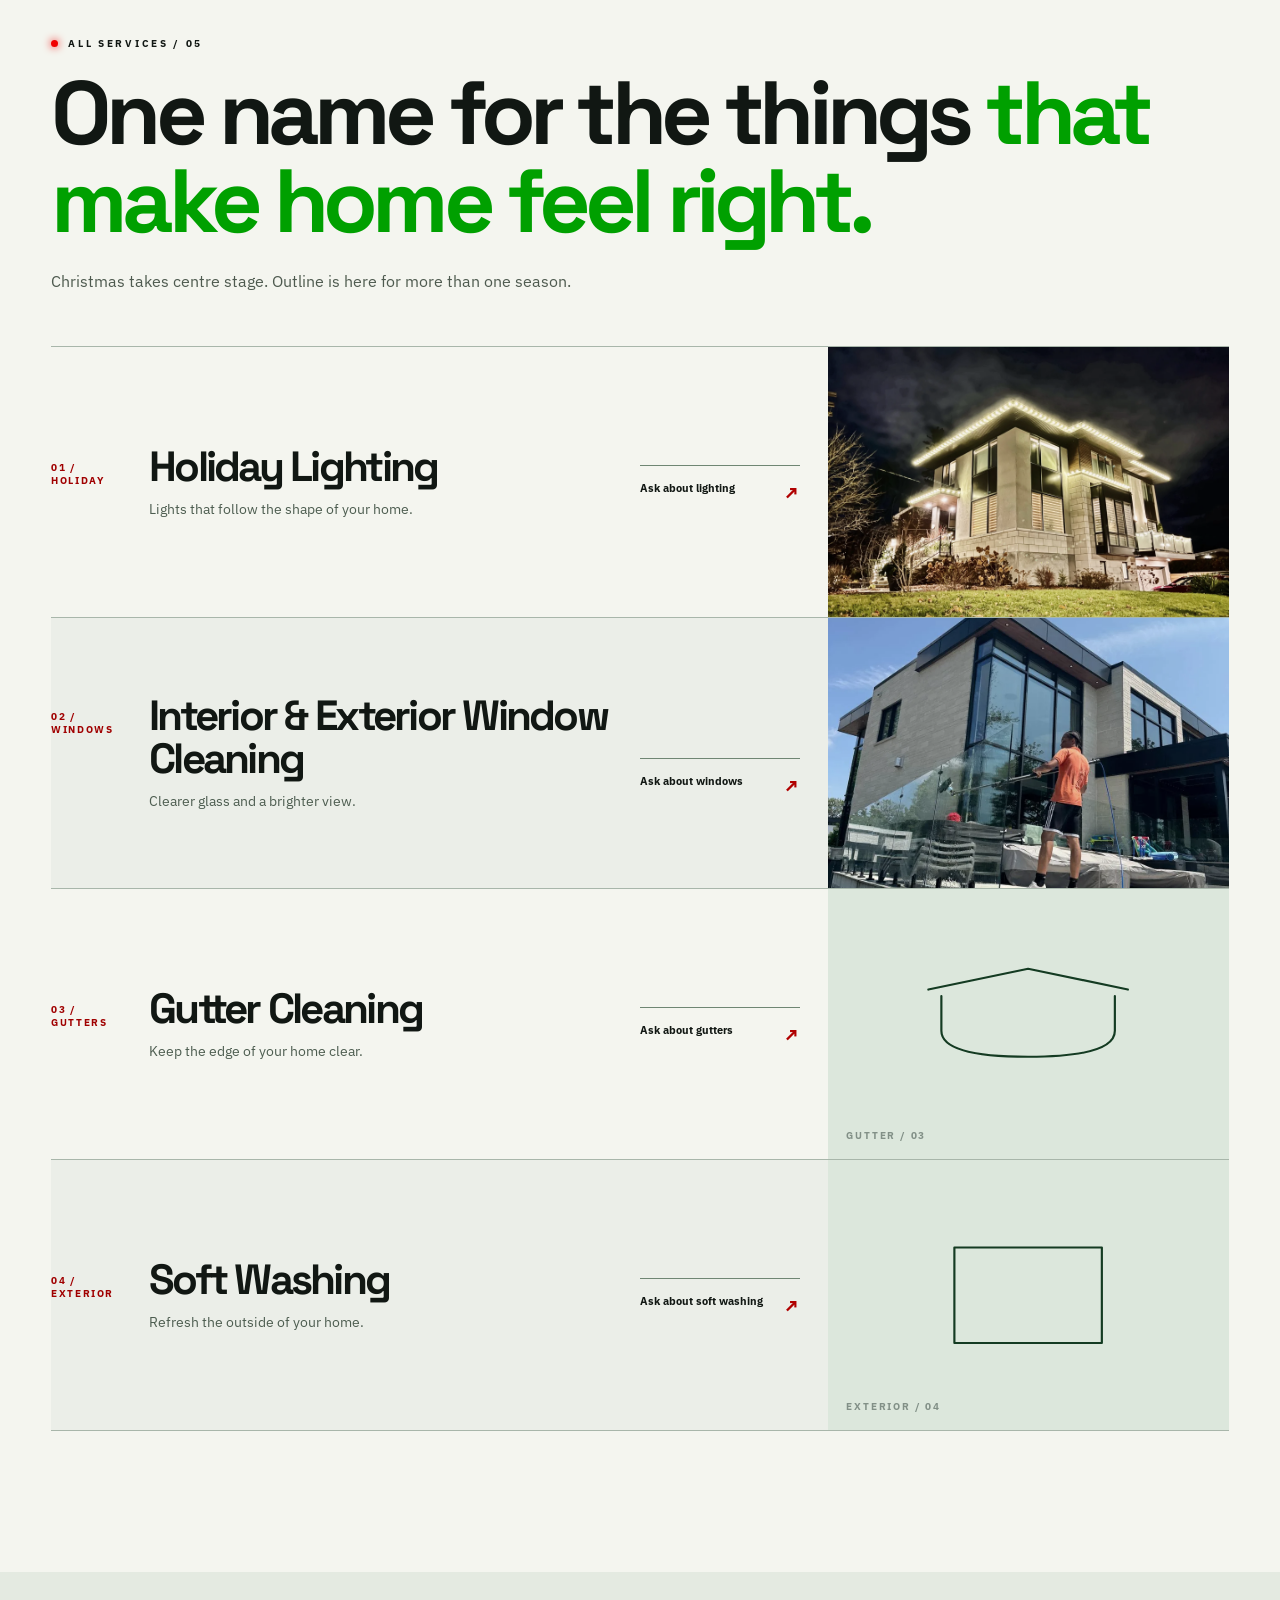
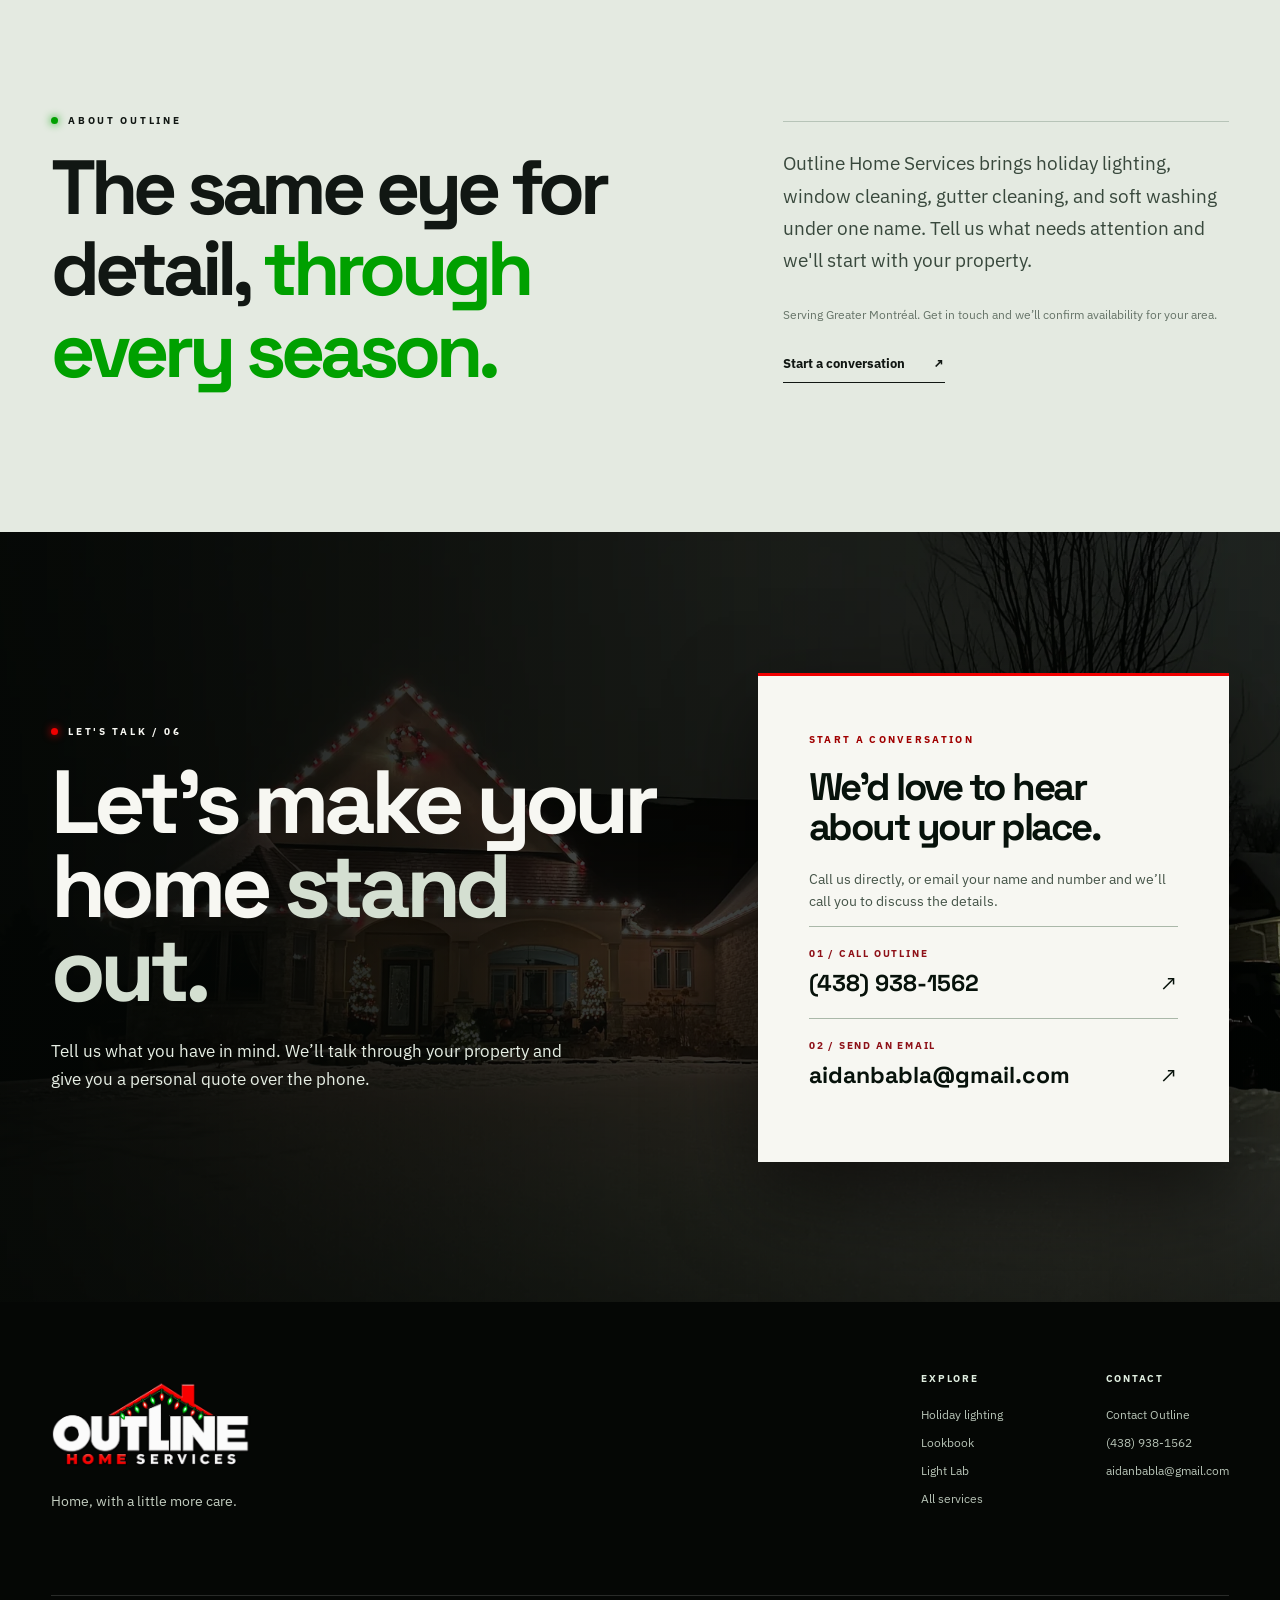
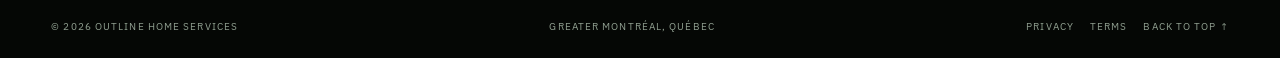
==== commit 4adcb316: "Launch Outline holiday website" ====
--- a/CleanXCrew Website/index.html
+++ b/CleanXCrew Website/index.html
@@ -1,395 +1,139 @@
-<!DOCTYPE html>
+<!doctype html>
 <html lang="en">
 <head>
-  <meta charset="UTF-8" />
-  <meta name="viewport" content="width=device-width, initial-scale=1.0" />
-  <title>CleanXCrew — Montreal Exterior Cleaning</title>
-  <meta name="description" content="Montreal's premier exterior window and gutter cleaning. Free quotes." />
-  <meta name="theme-color" content="#060606" />
-  <meta name="apple-mobile-web-app-capable" content="yes" />
-  <meta name="apple-mobile-web-app-status-bar-style" content="black-translucent" />
-  <meta name="format-detection" content="telephone=no" />
-  <meta name="facebook-domain-verification" content="y1borj3ldih0d5f0h0dfhnkk73n1rn" />
-  <link rel="preconnect" href="https://fonts.googleapis.com" />
-  <link href="https://fonts.googleapis.com/css2?family=Bebas+Neue&family=Inter:ital,opsz,wght@0,14..32,300;0,14..32,400;0,14..32,500;0,14..32,600;0,14..32,700;1,14..32,300&display=swap" rel="stylesheet" />
-  <link rel="stylesheet" href="styles.css" />
-  <link rel="icon" type="image/x-icon" href="/favicon.ico" />
-  <link rel="icon" type="image/png" sizes="32x32" href="/favicon-32x32.png" />
-  <link rel="icon" type="image/png" sizes="16x16" href="/favicon-16x16.png" />
-  <link rel="apple-touch-icon" sizes="180x180" href="/apple-touch-icon.png" />
-  <!-- Meta Pixel Code -->
+  <meta charset="utf-8">
+  <meta name="viewport" content="width=device-width, initial-scale=1">
+  <meta name="theme-color" content="#080a09">
+  <meta name="description" content="Holiday lighting and home services in Greater Montréal. Explore real lighting work, try the Outline Light Lab, and get in touch with Outline.">
+  <meta property="og:type" content="website">
+  <meta property="og:title" content="Outline Home Services | Make your home the one everyone remembers">
+  <meta property="og:description" content="Holiday lighting, window cleaning, gutter cleaning, and soft washing by Outline Home Services.">
+  <meta property="og:image" content="https://www.cleanxcrew.com/assets/holiday/photo-009.webp">
+  <link rel="canonical" href="https://www.cleanxcrew.com/">
+  <link rel="icon" href="favicon.svg" type="image/svg+xml">
+  <link rel="apple-touch-icon" href="apple-touch-icon.png">
+  <link rel="preload" as="image" href="assets/holiday/photo-009.webp" fetchpriority="high">
+  <link rel="preconnect" href="https://fonts.googleapis.com">
+  <link rel="preconnect" href="https://fonts.gstatic.com" crossorigin>
+  <link href="https://fonts.googleapis.com/css2?family=IBM+Plex+Sans:wght@400;500;600;700&family=Space+Grotesk:wght@400;500;600;700&display=swap" rel="stylesheet">
+  <link rel="stylesheet" href="styles.css">
+  <link rel="stylesheet" href="night-switch.css">
+  <title>Outline Home Services | Christmas Lighting in Montréal</title>
   <script>
-  !function(f,b,e,v,n,t,s)
-  {if(f.fbq)return;n=f.fbq=function(){n.callMethod?
-  n.callMethod.apply(n,arguments):n.queue.push(arguments)};
-  if(!f._fbq)f._fbq=n;n.push=n;n.loaded=!0;n.version='2.0';
-  n.queue=[];t=b.createElement(e);t.async=!0;
-  t.src=v;s=b.getElementsByTagName(e)[0];
-  s.parentNode.insertBefore(t,s)}(window, document,'script',
-  'https://connect.facebook.net/en_US/fbevents.js');
-  fbq('init', '1659563325173464');
-  fbq('track', 'PageView');
+    !function(f,b,e,v,n,t,s){if(f.fbq)return;n=f.fbq=function(){n.callMethod?n.callMethod.apply(n,arguments):n.queue.push(arguments)};if(!f._fbq)f._fbq=n;n.push=n;n.loaded=!0;n.version='2.0';n.queue=[];t=b.createElement(e);t.async=!0;t.src=v;s=b.getElementsByTagName(e)[0];s.parentNode.insertBefore(t,s)}(window,document,'script','https://connect.facebook.net/en_US/fbevents.js');fbq('init','1659563325173464');fbq('track','PageView');
   </script>
-  <noscript><img height="1" width="1" style="display:none"
-  src="https://www.facebook.com/tr?id=1659563325173464&ev=PageView&noscript=1"
-  /></noscript>
-  <!-- End Meta Pixel Code -->
 </head>
 <body>
-
-  <div id="cursor-dot"   aria-hidden="true"></div>
-  <div id="cursor-ring"  aria-hidden="true"></div>
-  <div id="cursor-label" aria-hidden="true">VIEW</div>
-  <div id="scroll-bar"   aria-hidden="true"></div>
-
-  <!-- LOADER — Window Opening -->
-  <div id="loader" aria-hidden="true">
-    <!-- Branding overlay (sits above both panes) -->
-    <div class="win-brand">
-      <div class="win-logo">
-        <span class="wl-clean">CLEAN</span>
-        <svg class="wl-x" viewBox="0 0 20 20" fill="none" aria-hidden="true">
-          <line x1="2" y1="2" x2="18" y2="18" stroke="#FF5500" stroke-width="2.2" stroke-linecap="round"/>
-          <line x1="18" y1="2" x2="2" y2="18" stroke="#FF5500" stroke-width="2.2" stroke-linecap="round"/>
-        </svg>
-        <span class="wl-crew">CREW</span>
-      </div>
-      <p class="win-city">Montréal, QC</p>
-      <div class="win-loading" aria-label="Loading">
-        <span></span><span></span><span></span>
-      </div>
+  <a class="skip-link" href="#main">Skip to content</a>
+  <div class="intro-screen" id="intro-screen" hidden role="dialog" aria-modal="true" aria-label="Outline Christmas introduction">
+    <div class="intro-window"></div>
+    <div class="intro-center">
+      <img src="assets/outline-christmas-exact.png" width="1774" height="887" alt="Outline Home Services Christmas logo">
+      <p>Make the season yours.</p>
     </div>
-    <!-- Left pane -->
-    <div class="win-pane win-left">
-      <div class="win-bar win-bar-h" style="top:34%"></div>
-      <div class="win-bar win-bar-h" style="top:67%"></div>
-    </div>
-    <!-- Right pane -->
-    <div class="win-pane win-right">
-      <div class="win-bar win-bar-h" style="top:34%"></div>
-      <div class="win-bar win-bar-h" style="top:67%"></div>
-    </div>
-    <!-- Orange glowing seam where the two panes meet -->
-    <div class="win-seam"></div>
+    <button type="button" id="skip-intro" class="intro-skip">Skip intro <span aria-hidden="true">↗</span></button>
   </div>
 
-  <!-- NAV -->
-  <nav id="nav">
-    <div class="nav-inner">
-      <a href="#hero" class="nav-logo" aria-label="CleanXCrew home">
-        <span class="nl-clean">CLEAN</span>
-        <span class="nl-x"><svg viewBox="0 0 20 20" fill="none" aria-hidden="true"><line x1="2" y1="2" x2="18" y2="18" stroke="#FF5500" stroke-width="2" stroke-linecap="round"/><line x1="18" y1="2" x2="2" y2="18" stroke="#FF5500" stroke-width="2" stroke-linecap="round"/></svg></span>
-        <span class="nl-crew">CREW</span>
-      </a>
-      <ul class="nav-links" id="nav-links">
-        <li><a href="#services" class="nl-link">Services</a></li>
-        <li><a href="#gallery"  class="nl-link">Gallery</a></li>
-        <li><a href="#about"    class="nl-link">About</a></li>
-        <li><a href="#quote" class="nav-cta" data-magnetic>Free Quote</a></li>
-      </ul>
-      <button class="burger" id="burger" aria-label="Toggle menu"><span></span><span></span></button>
-    </div>
-  </nav>
+<header class="site-header" id="site-header">
+    <nav class="site-nav frame" aria-label="Main navigation">
+      <a href="#top" class="site-brand" aria-label="Outline Home Services, home"><img src="assets/outline-christmas-exact.png" width="1774" height="887" alt="Outline Home Services"></a>
+      <div class="nav-links" id="nav-links"><a href="#holiday">The moment</a><a href="#lookbook">The lookbook</a><a href="light-lab.html">Light Lab</a><a href="#services">Services</a><a href="#about">About</a></div>
+      <div class="nav-actions"><a href="#contact" class="nav-quote button button-red">Talk to Outline <span aria-hidden="true">↗</span></a><button class="menu-toggle" id="menu-toggle" type="button" aria-controls="full-menu" aria-expanded="false" aria-label="Open menu"><span></span><span></span><b>Menu</b></button></div>
+    </nav>
+  </header>
+  <div class="full-menu" id="full-menu" hidden role="dialog" aria-modal="true" aria-label="Outline site menu">
+    <div class="menu-top frame"><img src="assets/outline-christmas-exact.png" width="1774" height="887" alt="Outline Home Services"><button type="button" id="menu-close" aria-label="Close menu">Close <span aria-hidden="true">×</span></button></div>
+    <div class="menu-body frame"><nav aria-label="Explore Outline"><a href="#holiday" data-preview="assets/holiday/photo-035.webp"><span>01</span><strong>The moment</strong><b aria-hidden="true">↗</b></a><a href="#lookbook" data-preview="assets/holiday/photo-067.webp"><span>02</span><strong>The lookbook</strong><b aria-hidden="true">↗</b></a><a href="light-lab.html" data-preview="assets/holiday/photo-016.webp"><span>03</span><strong>Light Lab</strong><b aria-hidden="true">↗</b></a><a href="#services" data-preview="assets/services/window-cleaning.webp"><span>04</span><strong>Services</strong><b aria-hidden="true">↗</b></a><a href="#about" data-preview="assets/holiday/photo-038.webp"><span>05</span><strong>About Outline</strong><b aria-hidden="true">↗</b></a><a href="#contact" data-preview="assets/holiday/photo-009.webp"><span>06</span><strong>Talk to Outline</strong><b aria-hidden="true">↗</b></a></nav><div class="menu-aside"><div class="menu-preview"><img id="menu-preview-image" src="assets/holiday/photo-035.webp" alt="Holiday lights on a home"></div><p>OUTLINE / CHRISTMAS 2026</p><button type="button" id="replay-intro">Replay the opening <span aria-hidden="true">↗</span></button></div></div>
+    <div class="menu-foot frame"><span>GREATER MONTRÉAL</span><a href="tel:+14389381562">(438) 938-1562</a></div>
+  </div>
+  <div class="story-progress" aria-hidden="true"><span class="story-progress-track"><i id="story-progress-fill"></i></span><span id="story-progress-label">01 / ARRIVAL</span></div>
 
-  <!-- HERO -->
-  <section id="hero" class="hero">
-    <div class="hero-glow" id="hero-glow" aria-hidden="true"></div>
-    <div class="hero-bg" id="hero-parallax">
-      <video autoplay muted loop playsinline webkit-playsinline class="hero-vid">
-        <source src="Public/IMG_8383.MOV" type="video/mp4"/>
-      </video>
-      <div class="hero-scrim"></div>
-    </div>
-    <div class="grain" aria-hidden="true"></div>
+  <main id="main">
+    <section class="hero" id="top" aria-labelledby="hero-title">
+      <div class="hero-visual"><img class="hero-image" src="assets/holiday/photo-009.webp" width="1800" height="1350" alt="Home outlined in warm white holiday lights after dark" fetchpriority="high"><div class="hero-shade"></div></div>
+      <div class="hero-issue" aria-hidden="true">THE NIGHT<br>SWITCH <span>NO. 01 / 2026</span></div>
+      <div class="frame hero-content"><p class="eyebrow"><span class="red-point"></span> Outline / Christmas 2026</p><h1 id="hero-title"><span class="hero-line">Make your home</span><span class="hero-line">the one everyone</span><span class="hero-line hero-last">remembers.</span></h1><p class="hero-lead">Holiday lighting for the place you come home to. Outline also takes care of windows, gutters, and soft washing throughout the year.</p><div class="hero-actions"><a href="#contact" class="button button-red">Talk to Outline <span aria-hidden="true">↗</span></a><a href="#lookbook" class="button button-ghost">Explore the work <span aria-hidden="true">↓</span></a></div></div>
+      <div class="hero-footer frame"><span>GREATER MONTRÉAL / QUÉBEC</span><a href="#holiday" class="scene-cue" aria-label="Scroll to holiday lighting"><span>Scroll to explore</span><b aria-hidden="true">↓</b></a><span>01 — 06</span></div>
+    </section>
 
-    <!-- Floating photo stack -->
-    <div class="hero-photos" id="hero-photos" aria-hidden="true">
-      <div class="hp hp-back"  id="hp-back"><img src="Public/IMG_1135.JPG" alt=""/><div class="hp-shine"></div></div>
-      <div class="hp hp-front" id="hp-front"><img src="Public/IMG_1135.JPG" alt=""/><div class="hp-shine"></div></div>
-      <div class="hp-badge" id="hp-badge"><div class="hpb-stars">★★★★★</div><div class="hpb-text">5-Star Rated</div><div class="hpb-sub">Montréal, QC</div></div>
-      <div class="hp-pill" id="hp-pill"><div class="pill-dot"></div><span>Available Now</span></div>
-    </div>
+    <section class="light-scene" id="holiday" aria-labelledby="scene-title">
+      <div class="scene-stage">
+        <img src="assets/holiday/photo-035.webp" width="1800" height="1350" alt="Home with red and warm white holiday lights in the snow" loading="lazy">
+        <div class="scene-scrim"></div>
+        <div class="scene-copy frame"><p class="eyebrow">The moment it clicks / 01</p><h2 id="scene-title">A house can change the whole street.</h2><p>The roofline, the entryway, the trees. Every detail changes how home feels after dark.</p></div>
+        <span class="scene-number">01 — after dark</span>
+      </div>
+    </section>
 
-    <!-- Content -->
-    <div class="hero-content" id="hero-content">
-      <p class="hero-tag" id="hero-tag"><span class="htag-line"></span>Montréal, QC — Est. 2022</p>
-      <h1 class="hero-hed" id="hero-hed" aria-label="We don't just clean... We transform!">
-        <span class="hword" id="hw1">WE DON'T</span>
-        <span class="hword" id="hw2">JUST CLEAN...</span>
-        <span class="hword hword-orange" id="hw3">WE TRANSFORM!</span>
-      </h1>
-      <p class="hero-sub" id="hero-sub">Exterior window cleaning and gutter cleaning — done by a crew that treats every home like their own.</p>
-      <div class="hero-actions" id="hero-actions">
-        <a href="#quote" class="btn-primary" data-magnetic><span>Get Free Quote</span><svg viewBox="0 0 16 16" fill="none"><path d="M3 8h10M9 4l4 4-4 4" stroke="currentColor" stroke-width="1.5" stroke-linecap="round" stroke-linejoin="round"/></svg></a>
-        <a href="#gallery" class="btn-ghost" data-magnetic><span class="bg-play">▶</span><span>See Our Work</span></a>
+    <section class="lookbook section-space" id="lookbook" aria-labelledby="lookbook-title">
+      <div class="frame">
+        <div class="section-heading"><p class="eyebrow"><span class="red-point"></span> The lighting lookbook / 02</p><h2 id="lookbook-title">Choose your kind <span>of Christmas.</span></h2><p>Real homes, real lights. Pick a look to explore the photos, then open any frame for a closer view.</p></div>
+        <div class="look-tabs" role="group" aria-label="Filter lighting looks"><button type="button" class="look-tab active" data-look="all" aria-pressed="true">All looks <span>18</span></button><button type="button" class="look-tab" data-look="warm" aria-pressed="false">Warm white</button><button type="button" class="look-tab" data-look="classic" aria-pressed="false">Classic Christmas</button><button type="button" class="look-tab" data-look="colour" aria-pressed="false">Colourful</button></div>
+        <div class="reel-head"><div><span>THE SELECTED FRAMES / 05</span><p>Move through the light, one scene at a time.</p></div><div class="reel-controls"><span id="reel-position">01 / 05</span><button type="button" id="reel-prev" aria-label="Previous featured frame">←</button><button type="button" id="reel-next" aria-label="Next featured frame">→</button></div></div>
+        <div class="featured-reel" id="featured-reel" aria-label="Featured lighting scenes" tabindex="0">
+          <button type="button" class="look-card reel-card feature" data-look="classic" data-image="assets/holiday/photo-067.webp" data-caption="Red and green along the roofline" aria-label="View red and green roofline photo"><img src="assets/holiday/photo-067.webp" alt="Red and green lights tracing a home's roofline" loading="lazy"><span class="look-caption"><small>01 / Classic Christmas</small>Red and green, right on the line <b>↗</b></span></button>
+          <button type="button" class="look-card reel-card wide" data-look="warm" data-image="assets/holiday/photo-009.webp" data-caption="Warm white lights across a winter home" aria-label="View winter home photo"><img src="assets/holiday/photo-009.webp" alt="Wide winter home with warm white rooflines" loading="lazy"><span class="look-caption"><small>05 / Warm white</small>One long, clean line <b>↗</b></span></button>
+          <button type="button" class="look-card reel-card video-card wide" data-look="all" data-video="assets/holiday/film-07.mp4" data-caption="A lit home after dark" aria-label="Play video of a lit home"><video muted playsinline preload="none" poster="assets/holiday/poster-07.jpg"><source src="assets/holiday/film-07.mp4" type="video/mp4"></video><span class="video-play" aria-hidden="true">▶</span><span class="look-caption"><small>In motion / After dark</small>See the whole home come alive <b>↗</b></span></button>
+          <button type="button" class="look-card reel-card" data-look="colour" data-image="assets/holiday/photo-003.webp" data-caption="Colourful holiday lighting across a home" aria-label="View colourful lighting photo"><img src="assets/holiday/photo-003.webp" alt="Home illuminated in colourful holiday lights" loading="lazy"><span class="look-caption"><small>04 / Colourful</small>Go all in <b>↗</b></span></button>
+          <button type="button" class="look-card reel-card tall" data-look="warm" data-image="assets/holiday/photo-065.webp" data-caption="Tree wrapped in warm lights" aria-label="View lit tree photo"><img src="assets/holiday/photo-065.webp" alt="Tall tree covered with warm holiday lights" loading="lazy"><span class="look-caption"><small>03 / Warm white</small>Every branch matters <b>↗</b></span></button>
+        </div>
+        <details class="look-archive" id="look-archive"><summary>Explore the full archive <span>13 more scenes <b aria-hidden="true">↗</b></span></summary><div class="look-grid" id="look-grid">
+          <button type="button" class="look-card" data-look="warm" data-image="assets/holiday/photo-058.webp" data-caption="Warm white lighting at the curb" aria-label="View warm white home photo"><img src="assets/holiday/photo-058.webp" alt="Warm white roofline lighting on a home" loading="lazy"><span class="look-caption"><small>02 / Warm white</small>A warm welcome <b>↗</b></span></button>
+          <button type="button" class="look-card" data-look="classic" data-image="assets/holiday/photo-044.webp" data-caption="Red and green on a roofline" aria-label="View classic roofline photo"><img src="assets/holiday/photo-044.webp" alt="Red and green bulbs tracing a roofline" loading="lazy"><span class="look-caption"><small>06 / Classic Christmas</small>Colour with purpose <b>↗</b></span></button>
+          <button type="button" class="look-card" data-look="warm" data-image="assets/holiday/photo-016.webp" data-caption="Modern home with a crisp lit roofline" aria-label="View modern home photo"><img src="assets/holiday/photo-016.webp" alt="Modern home with a bright white roofline" loading="lazy"><span class="look-caption"><small>07 / Warm white</small>Sharp from every angle <b>↗</b></span></button>
+          <button type="button" class="look-card" data-look="colour" data-image="assets/holiday/photo-036.webp" data-caption="Colourful lights at blue hour" aria-label="View blue hour lighting photo"><img src="assets/holiday/photo-036.webp" alt="Colourful lights on a home at blue hour" loading="lazy"><span class="look-caption"><small>08 / Colourful</small>Colour after dark <b>↗</b></span></button>
+          <button type="button" class="look-card" data-look="classic" data-image="assets/holiday/photo-025.webp" data-caption="Holiday colours across home and trees" aria-label="View classic holiday photo"><img src="assets/holiday/photo-025.webp" alt="Red, green, and white lights across a property" loading="lazy"><span class="look-caption"><small>09 / Classic Christmas</small>Beyond the roofline <b>↗</b></span></button>
+          <button type="button" class="look-card tall" data-look="warm" data-image="assets/holiday/photo-020.webp" data-caption="Warm white tree lighting" aria-label="View warm lit tree photo"><img src="assets/holiday/photo-020.webp" alt="Tree full of warm white holiday bulbs" loading="lazy"><span class="look-caption"><small>10 / Warm white</small>Light in every branch <b>↗</b></span></button>
+          <button type="button" class="look-card" data-look="colour" data-image="assets/holiday/photo-064.webp" data-caption="Colourful roofline lights" aria-label="View colourful roofline photo"><img src="assets/holiday/photo-064.webp" alt="Colourful roofline lights on a home" loading="lazy"><span class="look-caption"><small>11 / Colourful</small>A little more colour <b>↗</b></span></button>
+          <button type="button" class="look-card" data-look="warm" data-image="assets/holiday/photo-014.webp" data-caption="Warm lighting across a home" aria-label="View warm lit home photo"><img src="assets/holiday/photo-014.webp" alt="Large home with warm white holiday lights" loading="lazy"><span class="look-caption"><small>12 / Warm white</small>A house-wide glow <b>↗</b></span></button>
+          <button type="button" class="look-card" data-look="classic" data-image="assets/holiday/photo-035.webp" data-caption="Red and white lighting in the snow" aria-label="View snowy holiday home photo"><img src="assets/holiday/photo-035.webp" alt="Home with red and white holiday lights in snow" loading="lazy"><span class="look-caption"><small>13 / Classic Christmas</small>Snow and a little red <b>↗</b></span></button>
+          <button type="button" class="look-card" data-look="warm" data-image="assets/holiday/photo-056.webp" data-caption="Warm white lights on a full property" aria-label="View full property photo"><img src="assets/holiday/photo-056.webp" alt="Property outlined in warm white lights" loading="lazy"><span class="look-caption"><small>14 / Warm white</small>The whole view <b>↗</b></span></button>
+          <button type="button" class="look-card" data-look="colour" data-image="assets/holiday/photo-070.webp" data-caption="Blue and white home lighting" aria-label="View blue and white home photo"><img src="assets/holiday/photo-070.webp" alt="Home with blue and white holiday lights" loading="lazy"><span class="look-caption"><small>15 / Colourful</small>Blue for the night <b>↗</b></span></button>
+          <button type="button" class="look-card" data-look="classic" data-image="assets/holiday/photo-066.webp" data-caption="Classic Christmas lighting at the curb" aria-label="View classic Christmas lighting photo"><img src="assets/holiday/photo-066.webp" alt="Home with red and green holiday lighting" loading="lazy"><span class="look-caption"><small>16 / Classic Christmas</small>A Christmas classic <b>↗</b></span></button>
+          <button type="button" class="look-card video-card wide" data-look="all" data-video="assets/holiday/film-11.mp4" data-caption="Trees glowing after dark" aria-label="Play video of lit trees"><video muted playsinline preload="none" poster="assets/holiday/poster-11.jpg"><source src="assets/holiday/film-11.mp4" type="video/mp4"></video><span class="video-play" aria-hidden="true">▶</span><span class="look-caption"><small>In motion / The finished view</small>Stay for the glow <b>↗</b></span></button>
+        </div></details>
+        <p class="look-footnote">The photos show actual lighting scenes. The filters only select images; they don't recolour them.</p>
       </div>
-    </div>
+    </section>
 
-    <div class="hero-strip" id="hero-strip">
-      <div class="hs-item"><span class="hs-n" data-odometer="500" data-suffix="+">0</span><span class="hs-l">Homes Cleaned</span></div>
-      <div class="hs-div"></div>
-      <div class="hs-item"><span class="hs-n" data-odometer="3" data-suffix=" yrs">0</span><span class="hs-l">In Business</span></div>
-      <div class="hs-div"></div>
-      <div class="hs-item"><span class="hs-n" data-odometer="100" data-suffix="%">0</span><span class="hs-l">Satisfaction</span></div>
-      <div class="hs-div"></div>
-      <div class="hs-item"><span class="hs-n">★★★★★</span><span class="hs-l">Google Rating</span></div>
-    </div>
+    <section class="lab-promo section-space" id="light-lab" aria-labelledby="lab-promo-title"><div class="frame lab-promo-grid"><div class="lab-promo-copy"><p class="eyebrow"><span class="green-point"></span> The Outline Light Lab / 03</p><h2 id="lab-promo-title">See the idea on <span>your own home.</span></h2><p>Upload a photo, trace a few roofline segments, and try different bulb colours. It's a planning preview you can save and share with us.</p><a href="light-lab.html" class="button button-dark">Open the Light Lab <span aria-hidden="true">↗</span></a><p class="lab-note">A concept preview. Final design and pricing are discussed with Outline by phone.</p></div><div class="lab-promo-art" aria-hidden="true"><div class="lab-art-photo"><img src="assets/holiday/photo-016.webp" alt="" loading="lazy"></div><span class="lab-art-label">Your photo. Your idea. Our conversation.</span></div></div></section>
 
-    <div class="scroll-cue" aria-hidden="true"><span>Scroll</span><div class="sc-track"><div class="sc-dot"></div></div></div>
-  </section>
-
-  <!-- MARQUEE -->
-  <div class="marquee" aria-hidden="true">
-    <div class="mq-track">
-      <span>Window Cleaning</span><span class="mq-sep">✦</span><span>Gutter Cleaning</span><span class="mq-sep">✦</span>
-      <span>Montréal, QC</span><span class="mq-sep">✦</span><span>Free Quotes</span><span class="mq-sep">✦</span>
-      <span>Streak-Free Guaranteed</span><span class="mq-sep">✦</span><span>5-Star Service</span><span class="mq-sep">✦</span>
-      <span>Window Cleaning</span><span class="mq-sep">✦</span><span>Gutter Cleaning</span><span class="mq-sep">✦</span>
-      <span>Montréal, QC</span><span class="mq-sep">✦</span><span>Free Quotes</span><span class="mq-sep">✦</span>
-      <span>Streak-Free Guaranteed</span><span class="mq-sep">✦</span><span>5-Star Service</span><span class="mq-sep">✦</span>
-    </div>
-  </div>
-
-  <!-- SERVICES -->
-  <section id="services" class="services section-pad">
-    <div class="container">
-      <div class="section-label reveal">What We Do</div>
-      <div class="section-head-row">
-        <h2 class="section-title reveal">Our Services.<br/><em>Done Right.</em></h2>
-        <p class="section-desc reveal">Two specialties. One crew. Done better than anyone else in Montréal — every single time.</p>
-      </div>
-    </div>
-    <div class="services-grid">
-
-      <!-- FEATURED: Package Deal -->
-      <div class="svc svc-featured" id="svc-0" data-tilt>
-        <div class="svc-num">✦</div>
-        <div class="svc-img-bg"><img src="Public/IMG_1135.JPG" alt="" class="svc-bg-img" aria-hidden="true"/><div class="svc-img-scrim svc-img-scrim-featured"></div></div>
-        <div class="svc-content">
-          <div class="svc-icon"><svg viewBox="0 0 52 52" fill="none"><rect x="3" y="3" width="46" height="46" rx="3" stroke="currentColor" stroke-width="1.5"/><line x1="3" y1="26" x2="49" y2="26" stroke="currentColor" stroke-width="1.5"/><line x1="26" y1="3" x2="26" y2="49" stroke="currentColor" stroke-width="1.5"/><path d="M9 19 Q15 14 21 19 Q27 24 33 19 Q39 14 45 19" stroke="#FF5500" stroke-width="2" fill="none" stroke-linecap="round"/><path d="M3 16 H49 V21 Q40 21 34 28 Q28 34 20 32 Q12 30 3 25 Z" stroke="#FF5500" stroke-width="1.2" fill="none" opacity=".6"/></svg></div>
-          <div class="svc-tag svc-tag-featured">Best Value — Most Popular</div>
-          <h3>The Full<br/>Works</h3>
-          <p>Every window. Every gutter. Done in a single visit. The smart homeowner's choice — our most complete service, priced better than booking them separately.</p>
-          <div class="svc-includes-label">Everything included:</div>
-          <ul>
-            <li>Full gutter clear — every leaf, every clump</li>
-            <li>Complete downspout flush &amp; flow check</li>
-            <li>Window detail — interior &amp; exterior</li>
-            <li>Screen &amp; track deep clean</li>
-            <li>Before &amp; after photo documentation</li>
-            <li>Streak-free guarantee on all glass</li>
-          </ul>
-          <a href="#quote" class="svc-cta svc-cta-featured" data-magnetic><span>Book The Full Works</span><div class="svc-arrow"><svg viewBox="0 0 16 16" fill="none"><path d="M3 8h10M9 4l4 4-4 4" stroke="currentColor" stroke-width="1.5" stroke-linecap="round" stroke-linejoin="round"/></svg></div></a>
-        </div>
-        <div class="svc-shine" aria-hidden="true"></div>
-      </div>
-
-      <!-- Window Cleaning -->
-      <div class="svc svc-alt" id="svc-1" data-tilt>
-        <div class="svc-num">01</div>
-        <div class="svc-img-bg"><img src="Public/IMG_1135.JPG" alt="" class="svc-bg-img" aria-hidden="true"/><div class="svc-img-scrim"></div></div>
-        <div class="svc-content">
-          <div class="svc-icon"><svg viewBox="0 0 52 52" fill="none"><rect x="3" y="3" width="46" height="46" rx="3" stroke="currentColor" stroke-width="1.5"/><line x1="3" y1="26" x2="49" y2="26" stroke="currentColor" stroke-width="1.5"/><line x1="26" y1="3" x2="26" y2="49" stroke="currentColor" stroke-width="1.5"/><path d="M9 19 Q15 14 21 19 Q27 24 33 19 Q39 14 45 19" stroke="#FF5500" stroke-width="2" fill="none" stroke-linecap="round"/></svg></div>
-          <div class="svc-tag">Window Cleaning</div>
-          <h3>Window<br/>Cleaning</h3>
-          <p>Crystal clear. No streaks. No shortcuts. Your windows are the face of your home — every pane, every angle, done right.</p>
-          <ul><li>Interior &amp; exterior panes</li><li>Screens &amp; tracks included</li><li>Streak-free guarantee</li><li>All heights &amp; styles</li></ul>
-          <a href="#quote" class="svc-cta" data-magnetic><span>Get a Quote</span><div class="svc-arrow"><svg viewBox="0 0 16 16" fill="none"><path d="M3 8h10M9 4l4 4-4 4" stroke="currentColor" stroke-width="1.5" stroke-linecap="round" stroke-linejoin="round"/></svg></div></a>
-        </div>
-        <div class="svc-shine" aria-hidden="true"></div>
-      </div>
-
-      <!-- Gutter Cleaning -->
-      <div class="svc" id="svc-2" data-tilt>
-        <div class="svc-num">02</div>
-        <div class="svc-img-bg"><img src="Public/IMG_1135.JPG" alt="" class="svc-bg-img" aria-hidden="true"/><div class="svc-img-scrim"></div></div>
-        <div class="svc-content">
-          <div class="svc-icon"><svg viewBox="0 0 52 52" fill="none"><path d="M3 16 H49 V24 Q37 24 31 34 Q25 42 15 38 Q8 35 3 28 Z" stroke="currentColor" stroke-width="1.5" fill="none"/><path d="M13 24 L13 48" stroke="currentColor" stroke-width="1.5" stroke-linecap="round"/><circle cx="42" cy="11" r="5" stroke="#FF5500" stroke-width="1.5"/><path d="M42 6 L42 3 M42 16 L42 19 M37 11 L34 11 M47 11 L50 11" stroke="#FF5500" stroke-width="1.5" stroke-linecap="round"/></svg></div>
-          <div class="svc-tag svc-tag-alt">Gutter Cleaning</div>
-          <h3>Gutter<br/>Cleaning</h3>
-          <p>Clogged gutters cause thousands in water damage. We clear them completely — debris, downspouts, all of it.</p>
-          <ul><li>Full debris removal</li><li>Downspout flush &amp; check</li><li>Gutter inspection included</li><li>Before &amp; after photos</li></ul>
-          <a href="#quote" class="svc-cta" data-magnetic><span>Get a Quote</span><div class="svc-arrow"><svg viewBox="0 0 16 16" fill="none"><path d="M3 8h10M9 4l4 4-4 4" stroke="currentColor" stroke-width="1.5" stroke-linecap="round" stroke-linejoin="round"/></svg></div></a>
-        </div>
-        <div class="svc-shine" aria-hidden="true"></div>
-      </div>
-
-    </div>
-  </section>
-
-  <!-- GALLERY -->
-  <section id="gallery" class="gallery-section section-pad">
-    <div class="container">
-      <div class="section-label reveal">Photo &amp; Video Gallery</div>
-      <div class="gal-header">
-        <h2 class="section-title reveal">Luxury Homes.<br/><em>Spotless Results.</em></h2>
-        <div class="gal-hint reveal"><svg viewBox="0 0 44 16" fill="none"><path d="M2 8h40M2 8l6-6M2 8l6 6M42 8l-6-6M42 8l-6 6" stroke="currentColor" stroke-width="1.5" stroke-linecap="round" stroke-linejoin="round"/></svg><span>Drag to explore</span></div>
-      </div>
-    </div>
-    <div class="gal-scroller" id="gal-scroller">
-      <div class="gal-track" id="gal-track">
-        <div class="gi gi-portrait" data-vid="Public/-7433529403317213912.MP4"><div class="gi-media"><img src="Public/IMG_1135.JPG" alt="CleanXCrew at luxury Montreal home"/></div><div class="gi-foot"><span>Luxury Home · Montréal</span><span class="gi-arr">↗</span></div></div>
-        <div class="gi gi-landscape" data-vid="Public/-4602265339729552504.MP4"><div class="gi-media"><video muted loop playsinline webkit-playsinline class="gi-vid"><source src="Public/-4602265339729552504.MP4" type="video/mp4"/></video></div><div class="gi-foot"><span>Gutter Debris Removal</span><span class="gi-arr">↗</span></div></div>
-        <div class="gi gi-portrait" data-vid="Public/2453692628337635780.MP4"><div class="gi-media"><img src="Public/IMG_1135.JPG" alt="Exterior glass cleaning"/></div><div class="gi-foot"><span>Exterior Glass Panels</span><span class="gi-arr">↗</span></div></div>
-        <div class="gi gi-landscape" data-vid="Public/2453692628337635780.MP4"><div class="gi-media"><video muted loop playsinline webkit-playsinline class="gi-vid"><source src="Public/2453692628337635780.MP4" type="video/mp4"/></video></div><div class="gi-foot"><span>Gutter Cleaning</span><span class="gi-arr">↗</span></div></div>
-        <div class="gi gi-portrait" data-src="Public/IMG_0688.JPG"><div class="gi-media"><img src="Public/IMG_0688.JPG" alt="The CleanXCrew team"/></div><div class="gi-foot"><span>The CleanXCrew</span><span class="gi-arr">↗</span></div></div>
-        <div class="gi gi-landscape" data-vid="Public/-5832488720514785414.MP4"><div class="gi-media"><video muted loop playsinline webkit-playsinline class="gi-vid"><source src="Public/-5832488720514785414.MP4" type="video/mp4"/></video></div><div class="gi-foot"><span>Gutter Flush</span><span class="gi-arr">↗</span></div></div>
-        <div class="gi gi-landscape" data-vid="Public/IMG_8383.MOV"><div class="gi-media"><video muted loop playsinline webkit-playsinline class="gi-vid"><source src="Public/IMG_8383.MOV" type="video/mp4"/></video></div><div class="gi-foot"><span>Detail Work</span><span class="gi-arr">↗</span></div></div>
-        <div class="gi gi-portrait" data-vid="Public/-3903901266103355953.MP4"><div class="gi-media"><video muted loop playsinline webkit-playsinline class="gi-vid"><source src="Public/-3903901266103355953.MP4" type="video/mp4"/></video></div><div class="gi-foot"><span>Exterior Detail</span><span class="gi-arr">↗</span></div></div>
-      </div>
-    </div>
-    <div class="gal-prog-wrap container"><div class="gal-prog-bar"><div class="gal-prog-fill" id="gal-prog-fill"></div></div></div>
-  </section>
-
-  <!-- PROOF -->
-  <section class="proof-section">
-    <div class="proof-bg"><img src="Public/IMG_1135.JPG" alt="" class="proof-img" aria-hidden="true"/><div class="proof-scrim"></div></div>
-    <div class="grain" aria-hidden="true"></div>
-    <div class="container proof-body">
-      <div class="proof-left">
-        <div class="section-label reveal" style="color:rgba(255,255,255,.45)">Why It Matters</div>
-        <h2 class="proof-title reveal">Your home is your<br/><span class="text-orange">biggest investment.</span><br/>Treat it that way.</h2>
-        <p class="proof-sub reveal">Dirty windows and clogged gutters don't just look bad — they actively damage your home. We fix that.</p>
-        <a href="#quote" class="btn-primary reveal" data-magnetic>Book a Clean →</a>
-      </div>
-      <div class="proof-stats reveal">
-        <div class="pstat"><span class="pstat-n" data-odometer="40" data-suffix="%">0</span><span class="pstat-l">more curb appeal after a clean</span></div>
-        <div class="pstat-div"></div>
-        <div class="pstat"><span class="pstat-n" data-prefix="$" data-odometer="3" data-suffix="k+">0</span><span class="pstat-l">saved in water damage</span></div>
-        <div class="pstat-div"></div>
-        <div class="pstat"><span class="pstat-n" data-odometer="1" data-suffix="hr">0</span><span class="pstat-l">avg service completion time</span></div>
-      </div>
-    </div>
-  </section>
-
-  <!-- ABOUT -->
-  <section id="about" class="about section-pad">
-    <div class="container">
-      <div class="about-layout">
-        <div class="about-copy">
-          <div class="section-label reveal">Our Story</div>
-          <h2 class="section-title reveal">Two Students.<br/><em>One Standard.</em></h2>
-          <p class="about-lead reveal">We started CleanXCrew at 15. Not as a side gig — as a real business we actually care about.</p>
-          <p class="about-body reveal">Three years later, we've cleaned hundreds of Montreal homes and our standards haven't dropped once. We show up on time, work hard, and won't leave until it's right.</p>
-          <p class="about-body reveal">We built this company because we take pride in what we leave behind. We want our clients to look at their home and feel proud of it — and call us back every single year.</p>
-          <div class="pillars reveal">
-            <div class="pillar"><div class="pillar-dot"></div><div><strong>Hardworking</strong><span>We don't cut corners. Ever.</span></div></div>
-            <div class="pillar"><div class="pillar-dot"></div><div><strong>Reliable</strong><span>On time, every time.</span></div></div>
-            <div class="pillar"><div class="pillar-dot"></div><div><strong>Pride in Work</strong><span>You'll notice the difference.</span></div></div>
-          </div>
-          <a href="#quote" class="btn-primary reveal" data-magnetic>Work With Us →</a>
-        </div>
-        <div class="about-photos" id="about-photos">
-          <div class="ap-main  reveal"><img src="Public/IMG_1135.JPG" alt="CleanXCrew cleaning luxury Montreal home"/></div>
-          <div class="ap-sec   reveal" style="--sd:.15s"><img src="Public/IMG_1135.JPG" alt="CleanXCrew exterior window cleaning"/></div>
-          <div class="ap-small reveal" style="--sd:.25s"><img src="Public/IMG_0688.JPG" alt="CleanXCrew team"/></div>
-          <div class="ap-tag"><span class="apt-n">3+</span><span class="apt-l">Years of Excellence</span></div>
+    <section class="details section-space" id="details" aria-labelledby="details-title"><div class="frame details-grid"><div class="details-main"><p class="eyebrow"><span class="red-point"></span> Behind the glow / 04</p><h2 id="details-title">The details make <span>the difference.</span></h2><p>The roofline, the trees, the entryway. A strong lighting look makes them feel like they belong together.</p><div class="detail-rule" aria-hidden="true"><span></span></div><div class="detail-moments"><div><b>01</b><h3>Start with the shape</h3><p>Show us your property and the areas you want to light.</p></div><div><b>02</b><h3>See it take shape</h3><p>Real installation footage shows the work before the lights turn on.</p></div><div><b>03</b><h3>Enjoy the finished view</h3><p>Explore the photos and clips of homes after dark.</p></div></div></div><div class="details-media"><img src="assets/holiday/photo-038.webp" width="900" height="1200" alt="Holiday lights being installed along a house roofline" loading="lazy"><button type="button" class="detail-film" data-video="assets/holiday/film-02.mp4" data-caption="Holiday lighting installation in progress">Watch the install <span aria-hidden="true">▶</span></button></div></div>
+      <div class="frame film-strip" aria-label="Holiday lighting in motion">
+        <div class="film-strip-head"><span>MORE FROM THE LIGHTS</span><p>See the lines go up, then see the house after dark.</p></div>
+        <div class="film-strip-grid">
+          <button type="button" class="film-strip-card" data-video="assets/holiday/film-03.mp4" data-caption="Lighting along a home roofline during installation" aria-label="Play overhead roofline installation clip"><video muted playsinline preload="none" poster="assets/holiday/poster-03.jpg"><source src="assets/holiday/film-03.mp4" type="video/mp4"></video><span><small>01 / IN PROGRESS</small>Along the line <b>▶</b></span></button>
+          <button type="button" class="film-strip-card" data-video="assets/holiday/film-04.mp4" data-caption="Installers working on a lit roofline" aria-label="Play roofline installation clip"><video muted playsinline preload="none" poster="assets/holiday/poster-04.jpg"><source src="assets/holiday/film-04.mp4" type="video/mp4"></video><span><small>02 / UP CLOSE</small>At the edge <b>▶</b></span></button>
+          <button type="button" class="film-strip-card" data-video="assets/holiday/film-10.mp4" data-caption="A home glowing with holiday lighting after dark" aria-label="Play finished lighting clip"><video muted playsinline preload="none" poster="assets/holiday/poster-10.jpg"><source src="assets/holiday/film-10.mp4" type="video/mp4"></video><span><small>03 / AFTER DARK</small>The finished glow <b>▶</b></span></button>
         </div>
       </div>
-    </div>
-  </section>
+    </section>
 
-  <!-- REVIEWS -->
-  <section id="reviews" class="reviews section-pad">
-    <div class="container">
-      <div class="section-label reveal">Client Reviews</div>
-      <h2 class="section-title reveal">What Montreal<br/><em>Homeowners Say.</em></h2>
-      <div class="reviews-grid">
-        <div class="review-card reveal" data-tilt style="--sd:.05s">
-          <div class="rc-quote">"</div>
-          <div class="rc-stars">★★★★★</div>
-          <p>"I've tried three different cleaning services. CleanXCrew is the only one I've called back. The windows are genuinely spotless."</p>
-          <div class="rc-author"><div class="rc-init">S</div><div><strong>Sarah L.</strong><span>Outremont, Montréal</span></div></div>
+    <section class="services section-space" id="services" aria-labelledby="services-title"><div class="frame"><div class="section-heading light-heading"><p class="eyebrow"><span class="red-point"></span> All services / 05</p><h2 id="services-title">One name for the things <span>that make home feel right.</span></h2><p>Christmas takes centre stage. Outline is here for more than one season.</p></div><div class="service-grid"><article class="service-card holiday-service"><div class="service-visual"><img src="assets/holiday/photo-016.webp" alt="Home with a lit roofline" loading="lazy"></div><div class="service-content"><span>01 / Holiday</span><h3>Holiday Lighting</h3><p>Lights that follow the shape of your home.</p><a href="#contact">Ask about lighting <span aria-hidden="true">↗</span></a></div></article><article class="service-card"><div class="service-visual"><img src="assets/services/window-cleaning.webp" alt="Window cleaning at a home" loading="lazy"></div><div class="service-content"><span>02 / Windows</span><h3>Interior &amp; Exterior Window Cleaning</h3><p>Clearer glass and a brighter view.</p><a href="#contact">Ask about windows <span aria-hidden="true">↗</span></a></div></article><article class="service-card"><div class="service-visual graphic-visual gutter-graphic" aria-hidden="true"><svg viewBox="0 0 600 400"><path d="M70 120 300 72 530 120M100 135v80q0 60 200 60t200-60v-80"/><path class="accent" d="M112 185h376"/></svg><span>GUTTER / 03</span></div><div class="service-content"><span>03 / Gutters</span><h3>Gutter Cleaning</h3><p>Keep the edge of your home clear.</p><a href="#contact">Ask about gutters <span aria-hidden="true">↗</span></a></div></article><article class="service-card"><div class="service-visual graphic-visual wash-graphic" aria-hidden="true"><svg viewBox="0 0 600 400"><path d="M130 90v220M130 90h340M470 90v220M130 310h340"/><path class="accent" d="M152 260q70-80 145 0t150 0"/></svg><span>EXTERIOR / 04</span></div><div class="service-content"><span>04 / Exterior</span><h3>Soft Washing</h3><p>Refresh the outside of your home.</p><a href="#contact">Ask about soft washing <span aria-hidden="true">↗</span></a></div></article></div></div></section>
+
+    <section class="about section-space" id="about" aria-labelledby="about-title"><div class="frame about-grid"><div><p class="eyebrow"><span class="green-point"></span> About Outline</p><h2 id="about-title">The same eye for detail, <span>through every season.</span></h2></div><div><p>Outline Home Services brings holiday lighting, window cleaning, gutter cleaning, and soft washing under one name. Tell us what needs attention and we'll start with your property.</p><p class="about-area">Serving Greater Montréal. Get in touch and we’ll confirm availability for your area.</p><a href="#contact" class="text-link">Start a conversation <span aria-hidden="true">↗</span></a></div></div></section>
+
+    <section class="contact-section section-space" id="contact" aria-labelledby="contact-title">
+      <img class="contact-backdrop" src="assets/holiday/photo-035.webp" alt="" loading="lazy">
+      <div class="contact-shade"></div>
+      <div class="frame contact-layout">
+        <div class="contact-copy">
+          <p class="eyebrow"><span class="red-point"></span> Let's talk / 06</p>
+          <h2 id="contact-title">Let's make your home <span>stand out.</span></h2>
+          <p>Tell us what you have in mind. We’ll talk through your property and give you a personal quote over the phone.</p>
         </div>
-        <div class="review-card reveal" data-tilt style="--sd:.1s">
-          <div class="rc-quote">"</div>
-          <div class="rc-stars">★★★★★</div>
-          <p>"Reliable, fast, and their work is immaculate. My gutters hadn't been touched in years — they handled it no problem and even sent photos after."</p>
-          <div class="rc-author"><div class="rc-init">M</div><div><strong>Marc D.</strong><span>Westmount, Montréal</span></div></div>
-        </div>
-        <div class="review-card reveal" data-tilt style="--sd:.15s">
-          <div class="rc-quote">"</div>
-          <div class="rc-stars">★★★★★</div>
-          <p>"Didn't expect much — I was honestly skeptical. I was completely wrong. These two work harder than anyone I've hired. Worth every penny."</p>
-          <div class="rc-author"><div class="rc-init">L</div><div><strong>Linda R.</strong><span>NDG, Montréal</span></div></div>
+        <div class="contact-card">
+          <span class="contact-card-kicker">START A CONVERSATION</span>
+          <h3>We’d love to hear about your place.</h3>
+          <p>Call us directly, or email your name and number and we’ll call you to discuss the details.</p>
+          <a class="contact-method" href="tel:+14389381562"><span>01 / CALL OUTLINE</span><strong>(438) 938-1562</strong><b aria-hidden="true">↗</b></a>
+          <a class="contact-method" href="mailto:aidanbabla@gmail.com?subject=Outline%20Home%20Services%20inquiry"><span>02 / SEND AN EMAIL</span><strong>aidanbabla@gmail.com</strong><b aria-hidden="true">↗</b></a>
         </div>
       </div>
-    </div>
-  </section>
-
-  <!-- CTA BAND -->
-  <section class="cta-band">
-    <div class="cta-band-bg"><video autoplay muted loop playsinline webkit-playsinline class="cta-vid"><source src="Public/2453692628337635780.MP4" type="video/mp4"/></video><div class="cta-scrim"></div><div class="grain" aria-hidden="true"></div></div>
-    <div class="container cta-body">
-      <p class="cta-eye reveal">Ready to transform your home?</p>
-      <h2 class="cta-hed reveal">Your home deserves<br/><span class="text-orange">better than this.</span></h2>
-      <a href="#quote" class="btn-primary reveal" data-magnetic>Get My Free Quote →</a>
-    </div>
-  </section>
-
-  <!-- FORM -->
-  <section id="quote" class="quote-section section-pad">
-    <div class="container">
-      <div class="quote-head">
-        <div class="section-label reveal">Free Quote</div>
-        <h2 class="section-title reveal">Let's Talk.<br/><em>We'll Call You.</em></h2>
-        <p class="quote-sub reveal">Takes 30 seconds. We'll handle the rest.</p>
-      </div>
-      <div class="form-shell reveal">
-        <form id="qform" novalidate>
-          <div class="step-head"><h3>What do you need?</h3><p>Select all that apply.</p></div>
-          <div class="choices">
-            <label class="choice" for="c-win"><input type="checkbox" id="c-win" name="service" value="Window Cleaning"/><div class="cb-inner"><svg viewBox="0 0 40 40" fill="none"><rect x="2" y="2" width="36" height="36" rx="2" stroke="currentColor" stroke-width="1.5"/><line x1="2" y1="20" x2="38" y2="20" stroke="currentColor" stroke-width="1.5"/><line x1="20" y1="2" x2="20" y2="38" stroke="currentColor" stroke-width="1.5"/><path d="M6 13Q10 10 14 13Q18 16 22 13Q26 10 34 13" stroke="#FF5500" stroke-width="1.5" fill="none" stroke-linecap="round"/></svg><div><strong>Window Cleaning</strong><span>Interior &amp; exterior, streak-free</span></div></div><div class="cb-tick">✓</div></label>
-            <label class="choice" for="c-gut"><input type="checkbox" id="c-gut" name="service" value="Gutter Cleaning"/><div class="cb-inner"><svg viewBox="0 0 40 40" fill="none"><path d="M2 12 H38 V18 Q30 18 24 26 Q18 32 10 28 Q5 26 2 22 Z" stroke="currentColor" stroke-width="1.5" fill="none"/><path d="M10 18 L10 36" stroke="currentColor" stroke-width="1.5" stroke-linecap="round"/><path d="M6 26 Q10 20 16 24" stroke="#FF5500" stroke-width="1.5" fill="none" stroke-linecap="round"/></svg><div><strong>Gutter Cleaning</strong><span>Full clear + downspout flush</span></div></div><div class="cb-tick">✓</div></label>
-            <label class="choice" for="c-both"><input type="checkbox" id="c-both" name="service" value="Both"/><div class="cb-inner cb-inner-best"><div class="cb-best-tag">Best Value</div><svg viewBox="0 0 40 40" fill="none"><path d="M20 3 L37 14 L37 37 L3 37 L3 14 Z" stroke="currentColor" stroke-width="1.5" fill="none"/><circle cx="20" cy="14" r="4" stroke="#FF5500" stroke-width="1.5"/></svg><div><strong>Both Services</strong><span>Bundle deal — best price</span></div></div><div class="cb-tick">✓</div></label>
-          </div>
-          <div class="fgrid">
-            <div class="fg full"><label for="f-fn">Name <span class="req">*</span></label><input type="text" id="f-fn" name="name" placeholder="Alex Martin" autocomplete="name" required/></div>
-            <div class="fg full"><label for="f-addr">Address <span class="req">*</span></label><input type="text" id="f-addr" name="address" placeholder="123 Rue Saint-Denis, Montréal" autocomplete="street-address" required/></div>
-            <div class="fg full"><label for="f-ph">Phone <span class="req">*</span></label><input type="tel" id="f-ph" name="phone" placeholder="(514) 000-0000" autocomplete="tel" required/></div>
-            <div class="fg full"><label for="f-em">Email <span class="opt">(optional)</span></label><input type="email" id="f-em" name="email" placeholder="alex@email.com" autocomplete="email"/></div>
-          </div>
-          <div class="fnav"><button type="submit" class="btn-submit" data-magnetic><span class="sub-txt">Get My Free Quote</span><span class="sub-arr"> →</span></button></div>
-        </form>
-        <div class="form-success" id="form-success">
-          <div class="success-ring"><svg viewBox="0 0 100 100" fill="none"><circle cx="50" cy="50" r="44" stroke="#FF5500" stroke-width="2" stroke-dasharray="276" stroke-dashoffset="276" class="sc-circle"/><path d="M28 50 L44 66 L72 34" stroke="#FF5500" stroke-width="3" stroke-linecap="round" stroke-linejoin="round" stroke-dasharray="60" stroke-dashoffset="60" class="sc-check"/></svg></div>
-          <h3>You're all set.</h3>
-          <p>We got your request. Expect a call soon.</p>
-          <span id="done-name" class="done-name"></span>
-        </div>
-      </div>
-    </div>
-  </section>
-
-  <!-- FOOTER -->
-  <footer class="footer">
-    <div class="footer-inner container">
-      <div class="footer-brand">
-        <a href="#hero" class="nav-logo" aria-label="CleanXCrew"><span class="nl-clean">CLEAN</span><span class="nl-x"><svg viewBox="0 0 20 20" fill="none" aria-hidden="true"><line x1="2" y1="2" x2="18" y2="18" stroke="#FF5500" stroke-width="2" stroke-linecap="round"/><line x1="18" y1="2" x2="2" y2="18" stroke="#FF5500" stroke-width="2" stroke-linecap="round"/></svg></span><span class="nl-crew">CREW</span></a>
-        <p>Montréal exterior cleaning. Started by two students who refuse to cut corners.</p>
-        <div class="footer-socials">
-          <a href="#" aria-label="Instagram" data-magnetic><svg viewBox="0 0 24 24" fill="currentColor"><path d="M12 2.163c3.204 0 3.584.012 4.85.07 3.252.148 4.771 1.691 4.919 4.919.058 1.265.069 1.645.069 4.849 0 3.205-.012 3.584-.069 4.849-.149 3.225-1.664 4.771-4.919 4.919-1.266.058-1.644.07-4.85.07-3.204 0-3.584-.012-4.849-.07-3.26-.149-4.771-1.699-4.919-4.92-.058-1.265-.07-1.644-.07-4.849 0-3.204.013-3.583.07-4.849.149-3.227 1.664-4.771 4.919-4.919 1.266-.057 1.645-.069 4.849-.069zm0-2.163c-3.259 0-3.667.014-4.947.072-4.358.2-6.78 2.618-6.98 6.98-.059 1.281-.073 1.689-.073 4.948 0 3.259.014 3.668.072 4.948.2 4.358 2.618 6.78 6.98 6.98 1.281.058 1.689.072 4.948.072 3.259 0 3.668-.014 4.948-.072 4.354-.2 6.782-2.618 6.979-6.98.059-1.28.073-1.689.073-4.948 0-3.259-.014-3.667-.072-4.947-.196-4.354-2.617-6.78-6.979-6.98-1.281-.059-1.69-.073-4.949-.073zm0 5.838c-3.403 0-6.162 2.759-6.162 6.162s2.759 6.163 6.162 6.163 6.162-2.759 6.162-6.163c0-3.403-2.759-6.162-6.162-6.162zm0 10.162c-2.209 0-4-1.79-4-4 0-2.209 1.791-4 4-4s4 1.791 4 4c0 2.21-1.791 4-4 4zm6.406-11.845c-.796 0-1.441.645-1.441 1.44s.645 1.44 1.441 1.44c.795 0 1.439-.645 1.439-1.44s-.644-1.44-1.439-1.44z"/></svg></a>
-          <a href="#" aria-label="TikTok" data-magnetic><svg viewBox="0 0 24 24" fill="currentColor"><path d="M12.525.02c1.31-.02 2.61-.01 3.91-.02.08 1.53.63 3.09 1.75 4.17 1.12 1.11 2.7 1.62 4.24 1.79v4.03c-1.44-.05-2.89-.35-4.2-.97-.57-.26-1.1-.59-1.62-.93-.01 2.92.01 5.84-.02 8.75-.08 1.4-.54 2.79-1.35 3.94-1.31 1.92-3.58 3.17-5.91 3.21-1.43.08-2.86-.31-4.08-1.03-2.02-1.19-3.44-3.37-3.65-5.71-.02-.5-.03-1-.01-1.49.18-1.9 1.12-3.72 2.58-4.96 1.66-1.44 3.98-2.13 6.15-1.72.02 1.48-.04 2.96-.04 4.44-.99-.32-2.15-.23-3.02.37-.63.41-1.11 1.04-1.36 1.75-.21.51-.15 1.07-.14 1.61.24 1.64 1.82 3.02 3.5 2.87 1.12-.01 2.19-.66 2.77-1.61.19-.33.4-.67.41-1.06.1-1.79.06-3.57.07-5.36.01-4.03-.01-8.05.02-12.07z"/></svg></a>
-        </div>
-      </div>
-      <div class="footer-cols">
-        <div><h4>Services</h4><ul><li><a href="#services">Window Cleaning</a></li><li><a href="#services">Gutter Cleaning</a></li><li><a href="#quote">Free Quote</a></li></ul></div>
-        <div><h4>Company</h4><ul><li><a href="#about">About Us</a></li><li><a href="#gallery">Gallery</a></li><li><a href="#reviews">Reviews</a></li></ul></div>
-        <div><h4>Contact</h4><ul><li><a href="mailto:hello@cleanxcrew.com">hello@cleanxcrew.com</a></li><li><span>Montréal, QC</span></li><li><span>Mon–Sat · 8am–7pm</span></li></ul></div>
-      </div>
-    </div>
-    <div class="footer-btm container"><p>© 2026 CleanXCrew</p><div class="footer-legal"><a href="/privacy.html">Privacy Policy</a><span>·</span><a href="/terms.html">Terms of Service</a></div><p>Made in Montréal ✦</p></div>
-  </footer>
-
-  <!-- LIGHTBOX -->
-  <div id="lb" class="lb" role="dialog" aria-modal="true" aria-label="Video viewer">
-    <div class="lb-bg" id="lb-bg"></div>
-    <div class="lb-inner"><button class="lb-close" id="lb-close" aria-label="Close">×</button><video controls class="lb-vid" id="lb-vid" playsinline></video></div>
-  </div>
-
-  <button class="scroll-top" id="scroll-top" aria-label="Back to top">↑</button>
-
-  <script src="script.js"></script>
-
+    </section>
+  </main>
+  <footer class="site-footer"><div class="frame footer-top"><div class="footer-brand"><img src="assets/outline-christmas-exact.png" width="1774" height="887" alt="Outline Home Services"><p>Home, with a little more care.</p></div><div class="footer-links"><div><b>Explore</b><a href="#holiday">Holiday lighting</a><a href="#lookbook">Lookbook</a><a href="light-lab.html">Light Lab</a><a href="#services">All services</a></div><div><b>Contact</b><a href="#contact">Contact Outline</a><a href="tel:+14389381562">(438) 938-1562</a><a href="mailto:aidanbabla@gmail.com">aidanbabla@gmail.com</a></div></div></div><div class="frame footer-bottom"><span>© <span id="year">2026</span> Outline Home Services</span><span>Greater Montréal, Québec</span><span><a href="privacy.html">Privacy</a><a href="terms.html">Terms</a><a href="#top">Back to top ↑</a></span></div></footer>
+  <dialog id="media-viewer" class="media-viewer" aria-label="Holiday lighting viewer"><button type="button" id="viewer-close" class="viewer-close" aria-label="Close viewer">×</button><button type="button" id="viewer-prev" class="viewer-arrow prev" aria-label="Previous photo">←</button><div class="viewer-stage"><img id="viewer-image" alt="" hidden><video id="viewer-video" controls playsinline hidden></video><p id="viewer-caption"></p></div><button type="button" id="viewer-next" class="viewer-arrow next" aria-label="Next photo">→</button></dialog>
+  <script src="script.js" defer></script>
 </body>
 </html>
--- a/CleanXCrew Website/styles.css
+++ b/CleanXCrew Website/styles.css
@@ -1,602 +1,278 @@
-/* CleanXCrew — styles.css — Dark / Orange / Cinematic */:root {
-  --black:   #060606;
-  --dark:    #0c0c0c;
-  --surf:    #111111;
-  --surf2:   #181818;
-  --border:  #1e1e1e;
-  --border2: #2a2a2a;
-  --orange:  #FF5500;
-  --orange2: #FF7733;
-  --og-gl:   rgba(255,85,0,.14);
-  --white:   #FFFFFF;
-  --off:     #EEEEEE;
-  --gray:    #777777;
-  --gray2:   #AAAAAA;
-  --ease:    cubic-bezier(.22,1,.36,1);
-  --ease2:   cubic-bezier(.4,0,.2,1);
-}
-
-*, *::before, *::after { box-sizing: border-box; margin: 0; padding: 0; }
-html { font-size: 16px; scroll-behavior: smooth; }
-body { font-family: 'Inter', -apple-system, sans-serif; background: var(--black); color: var(--off); line-height: 1.6; overflow-x: hidden; cursor: none; }
-@media (pointer:coarse) { body { cursor: auto; } }
-img, video, svg { display: block; max-width: 100%; }
-a { color: inherit; text-decoration: none; }
-ul { list-style: none; }
-button { font-family: inherit; cursor: none; border: none; background: none; }
-@media (pointer:coarse) { button { cursor: pointer; } }
-input, select, textarea { font-family: inherit; }
-.container { width: min(1160px, 100% - 48px); margin-inline: auto; }
-.section-pad { padding: 140px 0; }
-.text-orange { color: var(--orange); }
-
-/* ── Grain ── */
-.grain { position: absolute; inset: 0; background-image: url("data:image/svg+xml,%3Csvg viewBox='0 0 256 256' xmlns='http://www.w3.org/2000/svg'%3E%3Cfilter id='n'%3E%3CfeTurbulence type='fractalNoise' baseFrequency='.9' numOctaves='4' stitchTiles='stitch'/%3E%3C/filter%3E%3Crect width='100%25' height='100%25' filter='url(%23n)' opacity='.04'/%3E%3C/svg%3E"); pointer-events: none; opacity: .45; animation: grain-a 8s steps(2) infinite; z-index: 1; }
-@keyframes grain-a { 0%{transform:translate(0,0)} 10%{transform:translate(-2%,-3%)} 20%{transform:translate(3%,1%)} 30%{transform:translate(-1%,3%)} 40%{transform:translate(2%,-2%)} 50%{transform:translate(-3%,2%)} 60%{transform:translate(1%,-1%)} 70%{transform:translate(-2%,3%)} 80%{transform:translate(3%,-3%)} 90%{transform:translate(-1%,1%)} 100%{transform:translate(0,0)} }
-
-/* ── Reveal ── */
-.reveal { opacity: 0; transform: translateY(56px) skewY(1deg); transition: opacity .85s var(--ease), transform .85s var(--ease); transition-delay: var(--sd, 0s); }
-.reveal.in { opacity: 1; transform: none; }
-
-/* ══════════════════════
-   CURSOR
-══════════════════════ */
-#cursor-dot, #cursor-ring, #cursor-label { position: fixed; pointer-events: none; z-index: 9999; transform: translate(-50%,-50%); }
-#cursor-dot {
-  width: 7px; height: 7px;
-  background: rgba(255,85,0,.25);
-  border-radius: 50%;
-  z-index: 10000;
-  transition: transform .2s var(--ease), opacity .2s;
-}
-#cursor-ring { display: none; }
-#cursor-label { display: none; }
-#cursor-dot.big  { transform: translate(-50%,-50%) scale(2); }
-#cursor-dot.hide { opacity: 0; }
-@media (pointer:coarse) { #cursor-dot { display: none; } }
-
-/* ══════════════════════
-   SCROLL PROGRESS
-══════════════════════ */
-#scroll-bar { position: fixed; top: 0; left: 0; height: 2px; background: var(--orange); z-index: 1000; width: 0%; box-shadow: 0 0 10px rgba(255,85,0,.7); transition: width .08s linear; }
-
-/* ══════════════════════
-   LOADER
-══════════════════════ */
-/* ── Loader core (window panels cover the page) ── */
-#loader { position: fixed; inset: 0; z-index: 8000; overflow: hidden; transition: opacity .45s ease .85s, visibility .45s ease .85s; }
-#loader.out { opacity: 0; visibility: hidden; pointer-events: none; }
-/* Panels slide out on .out */
-#loader.out .win-pane.win-left  { transform: translateX(-100%); }
-#loader.out .win-pane.win-right { transform: translateX(100%); }
-#loader.out .win-brand { opacity: 0; transform: translateY(-14px); transition: opacity .25s ease, transform .25s ease; }
-#loader.out .win-seam  { opacity: 0; transform: translateX(-50%) scaleY(0); transition: opacity .2s ease, transform .25s ease; }
-
-/* Panels */
-.win-pane {
-  position: absolute; top: 0; height: 100%; width: calc(50% + 2px);
-  background: var(--black);
-  transition: transform 1s cubic-bezier(.77,0,.18,1);
-  overflow: hidden;
-}
-.win-left  { left: 0;  border-right: 1px solid rgba(255,85,0,.15); }
-.win-right { right: 0; border-left:  1px solid rgba(255,85,0,.15); }
-
-/* Window mullion bars inside each pane */
-.win-bar { position: absolute; left: 0; right: 0; }
-.win-bar-h { height: 1px; background: rgba(255,85,0,.18); }
-
-/* Glowing center seam */
-.win-seam {
-  position: absolute; top: 0; bottom: 0; left: 50%;
-  width: 2px;
-  background: rgba(255,85,0,.25);
-  transform: translateX(-50%);
-  transform-origin: center top;
-  z-index: 5;
-  box-shadow: none; opacity: .35;
-}
-
-/* Branding centered, above everything */
-.win-brand {
-  position: absolute; inset: 0;
-  display: flex; flex-direction: column;
-  align-items: center; justify-content: center;
-  z-index: 20; gap: 14px;
-  pointer-events: none;
-}
-.win-logo {
-  display: flex; align-items: center; gap: 10px;
-  opacity: 0; animation: fade-up .5s var(--ease) .25s forwards;
-}
-.wl-clean, .wl-crew { font-family: 'Bebas Neue', sans-serif; font-size: clamp(2.8rem,8vw,5.5rem); letter-spacing: .2em; color: var(--white); }
-.wl-x { width: 28px; height: 28px; flex-shrink: 0; }
-.win-city { font-size: .65rem; font-weight: 600; letter-spacing: .28em; text-transform: uppercase; color: rgba(255,255,255,.38); opacity: 0; animation: fade-up .4s var(--ease) .65s forwards; }
-
-@keyframes fade-up { from { opacity: 0; transform: translateY(18px); } to { opacity: 1; transform: none; } }
-
-/* Loading dots */
-.win-loading {
-  display: flex; gap: 7px; align-items: center;
-  opacity: 0; animation: fade-up .4s var(--ease) .9s forwards;
-}
-.win-loading span {
-  width: 5px; height: 5px; border-radius: 50%;
-  background: var(--orange);
-  animation: dot-pulse 1.2s ease-in-out infinite;
-}
-.win-loading span:nth-child(2) { animation-delay: .2s; }
-.win-loading span:nth-child(3) { animation-delay: .4s; }
-@keyframes dot-pulse {
-  0%, 80%, 100% { opacity: .25; transform: scale(.8); }
-  40%            { opacity: 1;   transform: scale(1); }
-}
-
-/* ══════════════════════
-   NAV
-══════════════════════ */
-#nav { position: fixed; top: 0; left: 0; right: 0; z-index: 500; padding: 28px 0; transition: padding .4s var(--ease), background .4s, border-color .4s; border-bottom: 1px solid transparent; }
-#nav.scrolled { padding: 14px 0; background: rgba(6,6,6,.92); backdrop-filter: blur(24px); -webkit-backdrop-filter: blur(24px); border-color: var(--border); }
-.nav-inner { width: min(1160px, 100% - 48px); margin-inline: auto; display: flex; align-items: center; justify-content: space-between; }
-.nav-logo { display: flex; align-items: center; gap: 4px; font-family: 'Bebas Neue', sans-serif; font-size: 1.6rem; letter-spacing: .12em; color: var(--white); transition: opacity .2s; }
-.nav-logo:hover { opacity: .8; }
-.nl-x svg { width: 16px; height: 16px; margin: 0 2px; }
-.nav-links { display: flex; align-items: center; gap: 2px; }
-.nl-link { position: relative; font-size: .82rem; font-weight: 500; color: var(--gray2); padding: 8px 16px; border-radius: 6px; transition: color .2s, background .2s; overflow: hidden; }
-.nl-link::after { content: ''; position: absolute; bottom: 4px; left: 16px; right: 16px; height: 1px; background: var(--orange); transform: scaleX(0); transition: transform .3s var(--ease); }
-.nl-link:hover { color: var(--white); background: rgba(255,255,255,.04); }
-.nl-link:hover::after { transform: scaleX(1); }
-.nav-cta { font-size: .82rem; font-weight: 600; background: var(--orange); color: var(--white); padding: 9px 20px; border-radius: 6px; transition: background .2s, box-shadow .2s; }
-.nav-cta:hover { background: var(--orange2); box-shadow: 0 0 24px var(--og-gl); }
-.burger { display: none; flex-direction: column; gap: 6px; padding: 6px; z-index: 501; }
-.burger span { width: 22px; height: 1.5px; background: var(--white); border-radius: 2px; display: block; transition: transform .3s var(--ease), opacity .3s; }
-.burger.open span:nth-child(1) { transform: translateY(7.5px) rotate(45deg); }
-.burger.open span:nth-child(2) { opacity: 0; transform: scaleX(0); }
-
-/* ══════════════════════
-   HERO
-══════════════════════ */
-.hero { position: relative; min-height: 100vh; min-height: 100dvh; display: flex; flex-direction: column; overflow: hidden; }
-.hero-glow { position: absolute; width: 700px; height: 700px; border-radius: 50%; background: radial-gradient(circle, rgba(255,85,0,.1) 0%, transparent 70%); pointer-events: none; z-index: 2; transform: translate(-50%,-50%); filter: blur(60px); transition: opacity .3s; opacity: 0; }
-.hero-bg { position: absolute; inset: -20%; top: 0; z-index: 0; }
-.hero-vid { width: 100%; height: 120%; object-fit: cover; }
-.hero-scrim { position: absolute; inset: 0; background: linear-gradient(to right, rgba(6,6,6,.94) 40%, rgba(6,6,6,.55) 65%, rgba(6,6,6,.2)), linear-gradient(to top, rgba(6,6,6,.6) 0%, transparent 40%); }
-
-/* Floating photos */
-.hero-photos { position: absolute; right: 4%; top: 50%; transform: translateY(-50%); width: 42%; z-index: 3; height: 70vh; }
-.hp { position: absolute; border-radius: 10px; overflow: hidden; box-shadow: 0 40px 100px rgba(0,0,0,.75); will-change: transform; }
-.hp img { width: 100%; height: 100%; object-fit: cover; object-position: center top; display: block; }
-.hp-shine { position: absolute; inset: 0; background: linear-gradient(135deg, rgba(255,255,255,.08) 0%, transparent 50%); pointer-events: none; }
-.hp-back  { width: 64%; aspect-ratio: 3/4; right: 0; top: 5%; transform: rotate(3deg); opacity: 0; transition: opacity .8s var(--ease), transform .8s var(--ease); border: 1px solid rgba(255,255,255,.08); }
-.hp-front { width: 55%; aspect-ratio: 3/4; left: 0; bottom: 5%; transform: rotate(-3deg); opacity: 0; transition: opacity .8s .15s var(--ease), transform .8s .15s var(--ease); border: 1px solid rgba(255,255,255,.08); }
-.hp-back.in, .hp-front.in { opacity: 1; }
-.hp-badge { position: absolute; top: 28%; right: 2%; background: rgba(6,6,6,.88); -webkit-backdrop-filter: blur(16px); backdrop-filter: blur(16px); border: 1px solid rgba(255,85,0,.25); border-radius: 10px; padding: 14px 18px; z-index: 4; opacity: 0; transform: translateY(20px); transition: opacity .6s .5s var(--ease), transform .6s .5s var(--ease); }
-.hp-badge.in { opacity: 1; transform: none; }
-.hpb-stars { font-size: .85rem; letter-spacing: 3px; color: var(--orange); margin-bottom: 4px; }
-.hpb-text { font-size: .78rem; font-weight: 700; color: var(--white); }
-.hpb-sub  { font-size: .65rem; color: var(--gray); margin-top: 2px; }
-.hp-pill { position: absolute; bottom: 22%; left: 6%; background: rgba(6,6,6,.88); -webkit-backdrop-filter: blur(16px); backdrop-filter: blur(16px); border: 1px solid var(--border2); border-radius: 100px; padding: 8px 16px; display: flex; align-items: center; gap: 8px; font-size: .72rem; font-weight: 600; color: var(--off); z-index: 4; opacity: 0; transform: translateY(16px); transition: opacity .6s .65s var(--ease), transform .6s .65s var(--ease); }
-.hp-pill.in { opacity: 1; transform: none; }
-.pill-dot { width: 7px; height: 7px; background: #22c55e; border-radius: 50%; box-shadow: 0 0 6px #22c55e; animation: pulse-dot 2s ease-in-out infinite; }
-@keyframes pulse-dot { 0%,100%{transform:scale(1)} 50%{transform:scale(1.4)} }
-
-/* Hero content */
-.hero-content { position: relative; z-index: 3; flex: 1; display: flex; flex-direction: column; justify-content: center; width: min(1160px, 100% - 48px); margin-inline: auto; padding: clamp(80px, 10vh, 130px) 0 clamp(40px, 5vh, 72px); max-width: 58%; }
-.hero-tag { display: flex; align-items: center; gap: 14px; font-size: .65rem; font-weight: 700; letter-spacing: .26em; text-transform: uppercase; color: var(--orange); margin-bottom: clamp(12px, 1.8vh, 22px); opacity: 0; transition: opacity .6s var(--ease); }
-.hero-tag.in { opacity: 1; }
-.htag-line { display: block; width: 36px; height: 1px; background: var(--orange); flex-shrink: 0; }
-.hero-hed { font-family: 'Bebas Neue', sans-serif; font-size: clamp(4rem, 10vw, 10.5rem); line-height: .88; letter-spacing: .015em; word-spacing: .05em; color: var(--white); margin-bottom: clamp(14px, 2vh, 24px); }
-.hword { display: block; opacity: 0; transform: translateY(80px); filter: blur(10px); transition: opacity .9s var(--ease), transform .9s var(--ease), filter .9s var(--ease); }
-.hword.in { opacity: 1; transform: none; filter: blur(0); }
-.hword:nth-child(2) { transition-delay: .14s; }
-.hword:nth-child(3) { transition-delay: .28s; }
-.hword-orange { color: var(--orange); text-shadow: 0 0 80px rgba(255,85,0,.35); }
-.hero-sub { font-size: clamp(.88rem, 1.2vw, 1rem); color: var(--gray2); max-width: 420px; margin-bottom: clamp(22px, 3.5vh, 40px); line-height: 1.75; opacity: 0; transform: translateY(24px); transition: opacity .7s var(--ease) .52s, transform .7s var(--ease) .52s; }
-.hero-sub.in { opacity: 1; transform: none; }
-.hero-actions { display: flex; gap: 14px; flex-wrap: wrap; opacity: 0; transform: translateY(20px); transition: opacity .6s var(--ease) .68s, transform .6s var(--ease) .68s; }
-.hero-actions.in { opacity: 1; transform: none; }
-
-/* Buttons */
-.btn-primary { display: inline-flex; align-items: center; gap: 10px; font-size: .875rem; font-weight: 600; padding: 14px 28px; border-radius: 6px; background: var(--orange); color: var(--white); border: 1.5px solid var(--orange); transition: background .25s, box-shadow .25s, transform .25s; }
-.btn-primary:hover { background: var(--orange2); box-shadow: 0 0 36px rgba(255,85,0,.45), 0 8px 24px rgba(255,85,0,.2); transform: translateY(-2px); }
-.btn-ghost { display: inline-flex; align-items: center; gap: 10px; font-size: .875rem; font-weight: 600; padding: 14px 28px; border-radius: 6px; background: transparent; color: var(--white); border: 1.5px solid rgba(255,255,255,.18); transition: border-color .25s, background .25s; }
-.btn-ghost:hover { border-color: rgba(255,255,255,.45); background: rgba(255,255,255,.04); }
-.bg-play { font-size: .7rem; opacity: .7; }
-.btn-back { display: inline-flex; align-items: center; gap: 8px; font-size: .875rem; font-weight: 500; padding: 12px 22px; border-radius: 6px; border: 1.5px solid var(--border2); color: var(--gray); transition: color .2s, border-color .2s; }
-.btn-back:hover { color: var(--white); border-color: rgba(255,255,255,.3); }
-.btn-submit { display: inline-flex; align-items: center; gap: 8px; font-size: 1rem; font-weight: 600; padding: 16px 36px; border-radius: 6px; background: var(--orange); color: var(--white); border: 1.5px solid var(--orange); transition: background .25s, box-shadow .25s, transform .25s; }
-.btn-submit:hover { background: var(--orange2); box-shadow: 0 0 36px rgba(255,85,0,.4); transform: translateY(-2px); }
-.sub-arr { transition: transform .2s; }
-.btn-submit:hover .sub-arr { transform: translateX(4px); }
-
-/* Hero strip */
-.hero-strip { position: relative; z-index: 3; background: rgba(6,6,6,.75); -webkit-backdrop-filter: blur(14px); backdrop-filter: blur(14px); border-top: 1px solid var(--border); display: flex; align-items: center; justify-content: center; flex-wrap: wrap; padding: 20px 24px; opacity: 0; transform: translateY(16px); transition: opacity .6s var(--ease) .85s, transform .6s var(--ease) .85s; }
-.hero-strip.in { opacity: 1; transform: none; }
-.hs-item { text-align: center; padding: 0 36px; }
-.hs-n { font-family: 'Bebas Neue', sans-serif; font-size: 2rem; letter-spacing: .04em; color: var(--white); display: block; line-height: 1; }
-.hs-l { font-size: .62rem; font-weight: 700; letter-spacing: .18em; text-transform: uppercase; color: var(--gray); display: block; margin-top: 5px; }
-.hs-div { width: 1px; height: 36px; background: var(--border2); flex-shrink: 0; }
-.scroll-cue { position: absolute; bottom: 28px; right: 48px; z-index: 3; display: flex; flex-direction: column; align-items: center; gap: 10px; opacity: 0; animation: fade-up .5s var(--ease) 1.2s forwards; }
-.scroll-cue span { font-size: .6rem; letter-spacing: .2em; text-transform: uppercase; color: var(--gray); writing-mode: vertical-rl; }
-.sc-track { width: 1px; height: 56px; background: rgba(255,255,255,.12); position: relative; overflow: hidden; }
-.sc-dot { position: absolute; top: -100%; width: 100%; height: 50%; background: var(--orange); border-radius: 1px; animation: sc-fall 2s ease-in-out infinite; }
-@keyframes sc-fall { 0%{top:-100%} 100%{top:200%} }
-
-/* ══════════════════════
-   MARQUEE
-══════════════════════ */
-.marquee { background: var(--orange); padding: 15px 0; overflow: hidden; }
-.mq-track { display: flex; gap: 40px; width: max-content; animation: mq-scroll 26s linear infinite; }
-.mq-track span { font-family: 'Bebas Neue', sans-serif; font-size: 1.1rem; letter-spacing: .18em; color: var(--white); white-space: nowrap; }
-.mq-sep { color: rgba(255,255,255,.4) !important; }
-.marquee:hover .mq-track { animation-play-state: paused; }
-@keyframes mq-scroll { from{transform:translateX(0)} to{transform:translateX(-50%)} }
-
-/* ══════════════════════
-   SECTION LABELS / TITLES
-══════════════════════ */
-.section-label { font-size: .65rem; font-weight: 700; letter-spacing: .3em; text-transform: uppercase; color: var(--orange); margin-bottom: 16px; display: block; }
-.section-title { font-family: 'Bebas Neue', sans-serif; font-size: clamp(3rem, 5.8vw, 5.8rem); line-height: .9; letter-spacing: .02em; word-spacing: .04em; color: var(--white); margin-bottom: 24px; }
-.section-title em { color: var(--orange); font-style: normal; }
-.section-head-row { display: flex; align-items: flex-end; justify-content: space-between; gap: 48px; margin-bottom: 80px; }
-.section-desc { max-width: 380px; font-size: .95rem; color: var(--gray2); line-height: 1.8; flex-shrink: 0; }
-
-/* ══════════════════════
-   SERVICES
-══════════════════════ */
-.services { background: var(--dark); }
-.services-grid { display: grid; grid-template-columns: repeat(3,1fr); gap: 2px; }
-.svc { position: relative; overflow: hidden; min-height: 580px; display: flex; flex-direction: column; cursor: default; }
-.svc-alt { background: var(--black); }
-.svc-num { position: absolute; top: 24px; right: 32px; font-family: 'Bebas Neue', sans-serif; font-size: 9rem; color: rgba(255,255,255,.03); letter-spacing: -.02em; pointer-events: none; line-height: 1; z-index: 1; }
-.svc-img-bg { position: absolute; inset: 0; z-index: 0; overflow: hidden; }
-.svc-bg-img { width: 100%; height: 100%; object-fit: cover; object-position: center top; transform: scale(1.08); transition: transform .8s var(--ease), filter .6s; filter: brightness(.25) saturate(.6); }
-.svc:hover .svc-bg-img { transform: scale(1.14); filter: brightness(.35) saturate(.8); }
-.svc-img-scrim { position: absolute; inset: 0; background: linear-gradient(to right, var(--dark) 50%, rgba(13,13,13,.6)); }
-.svc-alt .svc-img-scrim { background: linear-gradient(to right, var(--black) 50%, rgba(6,6,6,.6)); }
-.svc-content { position: relative; z-index: 2; padding: 64px 56px; display: flex; flex-direction: column; flex: 1; }
-.svc-icon { color: var(--orange); margin-bottom: 28px; }
-.svc-icon svg { width: 48px; height: 48px; }
-.svc-tag { display: inline-flex; align-items: center; font-size: .62rem; font-weight: 700; letter-spacing: .14em; text-transform: uppercase; border: 1px solid rgba(255,85,0,.3); border-radius: 100px; padding: 5px 14px; color: var(--orange); background: rgba(255,85,0,.07); margin-bottom: 28px; width: fit-content; }
-.svc-tag-alt { background: var(--orange); color: var(--white); border-color: var(--orange); }
-.svc h3 { font-family: 'Bebas Neue', sans-serif; font-size: clamp(3.5rem, 5vw, 4.8rem); line-height: .88; letter-spacing: .02em; word-spacing: .04em; color: var(--white); margin-bottom: 22px; }
-.svc > .svc-content > p { font-size: .95rem; color: var(--gray2); line-height: 1.8; margin-bottom: 28px; max-width: 380px; }
-.svc ul { display: flex; flex-direction: column; gap: 11px; margin-bottom: 44px; flex: 1; }
-.svc ul li { font-size: .875rem; color: var(--gray2); display: flex; align-items: center; gap: 12px; }
-.svc ul li::before { content: ''; width: 18px; height: 1px; background: var(--orange); flex-shrink: 0; }
-.svc-cta { display: inline-flex; align-items: center; gap: 8px; font-size: .875rem; font-weight: 600; color: var(--off); transition: color .2s; width: fit-content; }
-.svc-cta:hover { color: var(--orange); }
-.svc-arrow { width: 30px; height: 30px; border-radius: 50%; border: 1px solid var(--border2); display: flex; align-items: center; justify-content: center; transition: background .2s, border-color .2s, transform .4s var(--ease); }
-.svc-arrow svg { width: 14px; height: 14px; }
-.svc-cta:hover .svc-arrow { background: var(--orange); border-color: var(--orange); transform: rotate(-45deg); }
-/* Bottom border on hover */
-.svc::after { content: ''; position: absolute; bottom: 0; left: 0; right: 0; height: 2px; background: var(--orange); transform: scaleX(0); transform-origin: left; transition: transform .5s var(--ease); }
-.svc:hover::after { transform: scaleX(1); }
-
-/* ══════════════════════
-   GALLERY
-══════════════════════ */
-.gallery-section { background: var(--black); }
-.gallery-section .section-pad { padding-bottom: 60px; }
-.gal-header { display: flex; align-items: flex-end; justify-content: space-between; gap: 32px; margin-bottom: 56px; }
-.gal-header .section-title { margin-bottom: 0; }
-.gal-hint { display: flex; align-items: center; gap: 10px; font-size: .78rem; font-weight: 600; letter-spacing: .08em; color: var(--gray); border: 1px solid var(--border2); border-radius: 100px; padding: 8px 18px; }
-.gal-hint svg { width: 32px; height: 12px; }
-
-.gal-scroller { overflow-x: auto; overflow-y: hidden; cursor: grab; padding: 8px 0 24px; -webkit-user-select: none; user-select: none; -webkit-overflow-scrolling: touch; scrollbar-width: none; }
-.gal-scroller.grabbing { cursor: grabbing; }
-.gal-scroller::-webkit-scrollbar { display: none; }
-.gal-track { display: flex; gap: 14px; padding: 0 max(24px, calc((100vw - 1160px)/2)); width: max-content; will-change: transform; }
-.gi { position: relative; border-radius: 10px; overflow: hidden; background: var(--surf); flex-shrink: 0; border: 1px solid var(--border); cursor: pointer; transition: border-color .3s; }
-.gi:hover { border-color: rgba(255,85,0,.3); }
-.gi-portrait  { width: 300px; }
-.gi-landscape { width: 520px; }
-.gi-media { overflow: hidden; height: 420px; }
-.gi-media img, .gi-media video { width: 100%; height: 100%; object-fit: cover; pointer-events: none; transition: transform .6s var(--ease), filter .4s; filter: brightness(.88); }
-.gi:hover .gi-media img, .gi:hover .gi-media video { transform: scale(1.05); filter: brightness(1); }
-.gi-foot { display: flex; align-items: center; justify-content: space-between; padding: 14px 18px; border-top: 1px solid var(--border); }
-.gi-foot span { font-size: .78rem; font-weight: 600; letter-spacing: .08em; text-transform: uppercase; color: var(--gray2); transition: color .2s; }
-.gi-arr { color: var(--gray) !important; transition: transform .3s var(--ease), color .2s !important; }
-.gi:hover .gi-foot span { color: var(--white); }
-.gi:hover .gi-arr { transform: translate(3px,-3px); color: var(--orange) !important; }
-
-.gal-prog-wrap { padding: 20px 0 40px; }
-.gal-prog-bar { height: 1px; background: var(--border2); border-radius: 1px; }
-.gal-prog-fill { height: 100%; background: var(--orange); border-radius: 1px; transition: width .1s linear; width: 0%; }
-
-/* ══════════════════════
-   PROOF SECTION
-══════════════════════ */
-.proof-section { position: relative; padding: 140px 0; overflow: hidden; }
-.proof-bg { position: absolute; inset: 0; }
-.proof-img { width: 100%; height: 100%; object-fit: cover; object-position: center 25%; filter: brightness(.3); }
-.proof-scrim { position: absolute; inset: 0; background: linear-gradient(135deg, rgba(6,6,6,.95) 40%, rgba(255,85,0,.08) 70%, rgba(6,6,6,.85)); }
-.proof-body { position: relative; z-index: 2; display: grid; grid-template-columns: 1.2fr 1fr; gap: 80px; align-items: center; padding: 0 0; }
-.proof-title { font-family: 'Bebas Neue', sans-serif; font-size: clamp(2.8rem, 5vw, 5rem); line-height: .9; color: var(--white); letter-spacing: .015em; word-spacing: .05em; margin-bottom: 24px; }
-.proof-sub { font-size: .95rem; color: var(--gray2); line-height: 1.8; max-width: 400px; margin-bottom: 40px; }
-.proof-stats { display: flex; flex-direction: column; gap: 0; background: rgba(255,255,255,.03); border: 1px solid var(--border2); border-radius: 10px; overflow: hidden; -webkit-backdrop-filter: blur(8px); backdrop-filter: blur(8px); }
-.pstat { padding: 36px 40px; }
-.pstat-div { height: 1px; background: var(--border); }
-.pstat-n { font-family: 'Bebas Neue', sans-serif; font-size: 4rem; letter-spacing: .04em; color: var(--orange); display: block; line-height: 1; margin-bottom: 6px; }
-.pstat-l { font-size: .8rem; font-weight: 600; letter-spacing: .1em; text-transform: uppercase; color: var(--gray2); display: block; }
-
-/* ══════════════════════
-   ABOUT
-══════════════════════ */
-.about { background: var(--dark); }
-.about-layout { display: grid; grid-template-columns: 1fr 1fr; gap: 100px; align-items: center; }
-.about-copy .section-title { margin-bottom: 28px; }
-.about-lead { font-size: 1.1rem; font-weight: 500; color: var(--off); line-height: 1.7; margin-bottom: 18px; }
-.about-body { font-size: .95rem; color: var(--gray2); line-height: 1.85; margin-bottom: 18px; }
-.pillars { display: flex; flex-direction: column; gap: 14px; padding: 32px; background: var(--surf); border-radius: 8px; border: 1px solid var(--border); border-left: 2px solid var(--orange); margin: 36px 0; }
-.pillar { display: flex; align-items: center; gap: 16px; }
-.pillar-dot { width: 6px; height: 6px; border-radius: 50%; background: var(--orange); flex-shrink: 0; }
-.pillar strong { display: block; font-size: .9rem; color: var(--white); font-weight: 600; margin-bottom: 1px; }
-.pillar span { display: block; font-size: .78rem; color: var(--gray); margin-top: 2px; }
-
-/* Photo cluster */
-.about-photos { position: relative; min-height: 540px; overflow: visible; }
-.ap-main { position: absolute; top: 0; right: 0; width: 70%; border-radius: 8px; overflow: hidden; box-shadow: 0 40px 80px rgba(0,0,0,.6); }
-.ap-main img { width: 100%; height: 420px; object-fit: cover; object-position: center top; transition: transform .8s var(--ease); }
-.ap-main:hover img { transform: scale(1.04); }
-.ap-sec { position: absolute; bottom: 0; left: 0; width: 55%; border-radius: 8px; overflow: hidden; box-shadow: 0 30px 60px rgba(0,0,0,.5); border: 2px solid var(--border); }
-.ap-sec img { width: 100%; height: 280px; object-fit: cover; object-position: center top; transition: transform .8s var(--ease); }
-.ap-sec:hover img { transform: scale(1.04); }
-.ap-small { position: absolute; bottom: 60px; right: -20px; width: 38%; border-radius: 8px; overflow: hidden; box-shadow: 0 20px 40px rgba(0,0,0,.5); border: 2px solid var(--border); }
-.ap-small img { width: 100%; height: 160px; object-fit: cover; transition: transform .8s var(--ease); }
-.ap-small:hover img { transform: scale(1.06); }
-.ap-tag { position: absolute; top: -24px; left: 20px; background: var(--orange); padding: 16px 22px; border-radius: 8px; z-index: 3; box-shadow: 0 16px 40px rgba(255,85,0,.35); min-width: max-content; }
-.apt-n { font-family: 'Bebas Neue', sans-serif; font-size: 2.4rem; color: var(--white); display: block; line-height: 1; }
-.apt-l { font-size: .62rem; font-weight: 700; letter-spacing: .12em; text-transform: uppercase; color: rgba(255,255,255,.8); display: block; margin-top: 3px; }
-
-/* ══════════════════════
-   REVIEWS
-══════════════════════ */
-.reviews { background: var(--black); }
-.reviews .section-title { margin-bottom: 64px; }
-.reviews-grid { display: grid; grid-template-columns: repeat(3,1fr); gap: 2px; }
-.review-card { background: var(--surf); padding: 44px 36px; position: relative; cursor: default; transition: background .3s; }
-.review-card:hover { background: var(--surf2); }
-.rc-quote { font-family: Georgia, serif; font-size: 5rem; line-height: .8; color: var(--orange); opacity: .3; margin-bottom: 12px; }
-.rc-stars { font-size: .95rem; letter-spacing: 4px; color: var(--orange); margin-bottom: 20px; text-shadow: 0 0 10px rgba(255,85,0,.4); }
-.review-card > p { font-size: .9rem; color: var(--gray2); line-height: 1.8; margin-bottom: 28px; font-style: italic; }
-.rc-author { display: flex; align-items: center; gap: 12px; border-top: 1px solid var(--border); padding-top: 22px; }
-.rc-init { width: 40px; height: 40px; border-radius: 50%; background: var(--orange); color: var(--white); font-family: 'Bebas Neue', sans-serif; font-size: 1.4rem; display: flex; align-items: center; justify-content: center; flex-shrink: 0; }
-.rc-author strong { display: block; font-size: .875rem; color: var(--white); margin-bottom: 2px; }
-.rc-author span { display: block; font-size: .75rem; color: var(--gray); margin-top: 2px; }
-/* Orange accent bar */
-.review-card::after { content: ''; position: absolute; top: 0; left: 0; right: 0; height: 2px; background: var(--orange); transform: scaleX(0); transform-origin: left; transition: transform .4s var(--ease); }
-.review-card:hover::after { transform: scaleX(1); }
-
-/* ══════════════════════
-   CTA BAND
-══════════════════════ */
-.cta-band { position: relative; padding: 160px 0; overflow: hidden; text-align: center; }
-.cta-band-bg { position: absolute; inset: 0; }
-.cta-vid { width: 100%; height: 100%; object-fit: cover; }
-.cta-scrim { position: absolute; inset: 0; background: rgba(6,6,6,.82); }
-.cta-body { position: relative; z-index: 2; }
-.cta-eye { font-size: .7rem; font-weight: 700; letter-spacing: .28em; text-transform: uppercase; color: var(--orange); margin-bottom: 18px; }
-.cta-hed { font-family: 'Bebas Neue', sans-serif; font-size: clamp(3rem, 6.5vw, 6.5rem); line-height: .9; color: var(--white); letter-spacing: .02em; word-spacing: .05em; margin-bottom: 52px; }
-
-/* ══════════════════════
-   FORM
-══════════════════════ */
-.quote-section { background: var(--dark); }
-.quote-head { text-align: center; margin-bottom: 72px; }
-.quote-head .section-title { margin-bottom: 16px; }
-.quote-sub { font-size: .95rem; color: var(--gray2); max-width: 420px; margin-inline: auto; line-height: 1.7; }
-.form-shell { max-width: 720px; margin-inline: auto; background: var(--surf); border: 1px solid var(--border); border-radius: 12px; overflow: hidden; box-shadow: 0 40px 100px rgba(0,0,0,.5); }
-
-.step-head { margin-bottom: 28px; padding: 44px 52px 0; }
-.step-head h3 { font-family: 'Bebas Neue', sans-serif; font-size: 2.6rem; letter-spacing: .02em; color: var(--white); margin-bottom: 6px; }
-.step-head p { font-size: .875rem; color: var(--gray); }
-.choices { display: flex; flex-direction: column; gap: 10px; margin-bottom: 28px; padding: 0 52px; }
-.choice { position: relative; cursor: pointer; display: block; }
-.choice input { position: absolute; opacity: 0; width: 0; height: 0; }
-.cb-inner { display: flex; align-items: center; gap: 18px; padding: 18px 20px; border: 1.5px solid var(--border); border-radius: 8px; background: var(--dark); transition: border-color .2s, background .2s; position: relative; }
-.cb-inner svg { width: 34px; height: 34px; color: var(--gray2); flex-shrink: 0; transition: color .2s; }
-.cb-inner strong { display: block; font-size: .9rem; font-weight: 600; color: var(--off); }
-.cb-inner span { display: block; font-size: .78rem; color: var(--gray); margin-top: 2px; }
-.cb-inner-best { position: relative; }
-.cb-best-tag { position: absolute; top: -1px; right: 14px; background: var(--orange); color: var(--white); font-size: .58rem; font-weight: 700; letter-spacing: .1em; text-transform: uppercase; padding: 4px 10px; border-radius: 0 0 6px 6px; }
-.cb-tick { margin-left: auto; width: 24px; height: 24px; border-radius: 50%; border: 1.5px solid var(--border2); display: flex; align-items: center; justify-content: center; font-size: .7rem; color: transparent; flex-shrink: 0; transition: all .2s; }
-.choice input:checked ~ .cb-inner { border-color: var(--orange); background: rgba(255,85,0,.05); }
-.choice input:checked ~ .cb-inner svg { color: var(--orange); }
-.choice input:checked ~ .cb-tick { background: var(--orange); border-color: var(--orange); color: var(--white); }
-.fgrid { display: grid; grid-template-columns: 1fr; gap: 16px; margin-bottom: 32px; padding: 0 52px; }
-.fg { display: flex; flex-direction: column; gap: 8px; }
-.full { grid-column: 1/-1; }
-.fg label { font-size: .68rem; font-weight: 700; letter-spacing: .12em; text-transform: uppercase; color: var(--gray2); }
-.opt { font-weight: 400; color: var(--gray); }
-.req { color: var(--orange); }
-.fg input, .fg select, .fg textarea { background: var(--dark); border: 1.5px solid var(--border); border-radius: 6px; padding: 12px 15px; font-size: .9rem; color: var(--off); outline: none; transition: border-color .2s, box-shadow .2s; width: 100%; }
-.fg select { appearance: none; background-image: url("data:image/svg+xml,%3Csvg viewBox='0 0 16 16' fill='%23555' xmlns='http://www.w3.org/2000/svg'%3E%3Cpath d='M4 6l4 4 4-4' stroke='%23555' stroke-width='1.5' stroke-linecap='round' stroke-linejoin='round' fill='none'/%3E%3C/svg%3E"); background-repeat: no-repeat; background-position: right 12px center; background-size: 16px; cursor: pointer; }
-.fg input::placeholder, .fg textarea::placeholder { color: #333; }
-.fg input:focus, .fg select:focus, .fg textarea:focus { border-color: var(--orange); box-shadow: 0 0 0 3px rgba(255,85,0,.1); }
-.fg textarea { resize: vertical; min-height: 88px; }
-.radios { display: flex; flex-direction: column; gap: 10px; }
-.radios-row { flex-direction: row; flex-wrap: wrap; gap: 12px; }
-.rl { display: flex; align-items: center; gap: 8px; font-size: .875rem; color: var(--gray2); cursor: pointer; transition: color .2s; }
-.rl:hover { color: var(--white); }
-.rl input[type="radio"] { width: 16px; height: 16px; border-radius: 50%; border: 1.5px solid var(--border2); appearance: none; background: var(--dark); cursor: pointer; flex-shrink: 0; transition: all .2s; }
-.rl input[type="radio"]:checked { border-color: var(--orange); background: var(--orange); box-shadow: inset 0 0 0 3px var(--dark); }
-.fnav { display: flex; align-items: center; justify-content: flex-end; gap: 12px; padding: 0 52px 44px; }
-.form-success { display: none; flex-direction: column; align-items: center; text-align: center; padding: 80px 48px; }
-.form-success.show { display: flex; animation: step-in .5s var(--ease); }
-.success-ring { margin-bottom: 32px; }
-.success-ring svg { width: 88px; height: 88px; }
-.sc-circle, .sc-check { transition: stroke-dashoffset 1s var(--ease); }
-.sc-circle.go { stroke-dashoffset: 0; }
-.sc-check.go  { stroke-dashoffset: 0; transition-delay: .5s; }
-.form-success h3 { font-family: 'Bebas Neue', sans-serif; font-size: 3.6rem; letter-spacing: .02em; color: var(--white); margin-bottom: 12px; }
-.form-success p { font-size: .95rem; color: var(--gray2); margin-bottom: 8px; }
-.done-name { font-size: .875rem; color: var(--orange); font-weight: 600; }
-
-/* ══════════════════════
-   FOOTER
-══════════════════════ */
-.footer { background: #040404; padding-top: 80px; }
-.footer-inner { display: grid; grid-template-columns: 1.4fr 2fr; gap: 80px; padding-bottom: 72px; border-bottom: 1px solid var(--border); }
-.footer-brand .nav-logo { margin-bottom: 18px; }
-.footer-brand > p { font-size: .875rem; color: var(--gray); line-height: 1.75; margin-bottom: 28px; max-width: 280px; }
-.footer-socials { display: flex; gap: 8px; }
-.footer-socials a { width: 36px; height: 36px; border-radius: 6px; border: 1px solid var(--border); display: flex; align-items: center; justify-content: center; color: var(--gray); transition: color .2s, border-color .2s, background .2s; }
-.footer-socials a svg { width: 15px; height: 15px; }
-.footer-socials a:hover { color: var(--white); border-color: var(--orange); background: rgba(255,85,0,.08); }
-.footer-cols { display: grid; grid-template-columns: repeat(3,1fr); gap: 40px; }
-.footer-cols h4 { font-size: .65rem; font-weight: 700; letter-spacing: .22em; text-transform: uppercase; color: var(--white); margin-bottom: 20px; }
-.footer-cols ul { display: flex; flex-direction: column; gap: 12px; }
-.footer-cols li a, .footer-cols li span { font-size: .875rem; color: var(--gray); transition: color .2s; }
-.footer-cols li a:hover { color: var(--orange); }
-.footer-btm { display: flex; align-items: center; justify-content: space-between; padding: 22px 0; flex-wrap: wrap; gap: 12px; }
-.footer-btm p { font-size: .75rem; color: #2a2a2a; }
-.footer-legal { display: flex; align-items: center; gap: 10px; }
-.footer-legal a { font-size: .75rem; color: #444; text-decoration: none; transition: color .2s; }
-.footer-legal a:hover { color: var(--orange); }
-.footer-legal span { color: #2a2a2a; font-size: .75rem; }
-
-/* ══════════════════════
-   LIGHTBOX
-══════════════════════ */
-.lb { position: fixed; inset: 0; z-index: 800; display: flex; align-items: center; justify-content: center; opacity: 0; pointer-events: none; transition: opacity .35s var(--ease); }
-.lb.open { opacity: 1; pointer-events: auto; }
-.lb-bg { position: absolute; inset: 0; background: rgba(0,0,0,.94); -webkit-backdrop-filter: blur(20px); backdrop-filter: blur(20px); }
-.lb-inner { position: relative; z-index: 1; width: min(940px,96vw); border-radius: 10px; overflow: hidden; border: 1px solid var(--border); transform: scale(.9); transition: transform .4s var(--ease); }
-.lb.open .lb-inner { transform: scale(1); }
-.lb-close { position: absolute; top: 12px; right: 12px; z-index: 2; width: 36px; height: 36px; border-radius: 50%; background: rgba(0,0,0,.5); color: var(--white); font-size: 1.5rem; display: flex; align-items: center; justify-content: center; transition: background .2s; }
-.lb-close:hover { background: var(--orange); }
-.lb-vid { width: 100%; height: 56.25vw; max-height: 90vh; background: #000; display: block; }
-
-/* ══════════════════════
-   SCROLL TOP
-══════════════════════ */
-.scroll-top { position: fixed; bottom: 28px; right: 28px; z-index: 100; width: 42px; height: 42px; border-radius: 6px; background: var(--orange); color: var(--white); font-size: 1.1rem; font-weight: 700; display: flex; align-items: center; justify-content: center; opacity: 0; pointer-events: none; transform: translateY(16px); transition: opacity .3s, transform .3s var(--ease), background .2s; box-shadow: 0 4px 20px rgba(255,85,0,.3); }
-.scroll-top.show { opacity: 1; pointer-events: auto; transform: none; }
-.scroll-top:hover { background: var(--orange2); }
-
-/* ══════════════════════
-   RESPONSIVE
-══════════════════════ */
-@media (max-width:1100px) {
-  .hero-photos { display: none; }
-  .hero-content { max-width: 100%; }
-  .hero-scrim { background: linear-gradient(to bottom, rgba(6,6,6,.82) 0%, rgba(6,6,6,.6) 50%, rgba(6,6,6,.75)); }
-  .about-layout { grid-template-columns: 1fr; gap: 72px; }
-  .proof-body { grid-template-columns: 1fr; gap: 56px; }
-  .footer-inner { grid-template-columns: 1fr; gap: 56px; }
-}
-@media (max-width:900px) {
-  .services-grid { grid-template-columns: 1fr 1fr; }
-  .reviews-grid { grid-template-columns: 1fr; gap: 2px; }
-  .section-head-row { flex-direction: column; gap: 20px; align-items: flex-start; }
-  .gal-header { flex-direction: column; align-items: flex-start; gap: 20px; }
-}
-@media (max-width:768px) {
-  .section-pad { padding: 88px 0; }
-  #nav { padding: 16px 0; }
-  .nav-links { display: none; position: fixed; inset: 0; background: var(--black); flex-direction: column; justify-content: center; align-items: center; gap: 4px; z-index: 500; }
-  .nav-links.open { display: flex; }
-  .nl-link { font-size: 1.8rem !important; padding: 18px 40px !important; }
-  .nav-cta { font-size: 1.4rem; padding: 16px 40px; border-radius: 0; }
-  .burger { display: flex; }
-  .hs-item { padding: 0 18px; }
-  .hs-n { font-size: 1.4rem; }
-  .scroll-cue { display: none; }
-  .fgrid { grid-template-columns: 1fr; padding: 0 26px; }
-  .footer-cols { grid-template-columns: 1fr 1fr; }
-  .about-photos { min-height: 380px; }
-  .ap-main img { height: 280px; }
-  .ap-sec img { height: 200px; }
-}
-@media (max-width:480px) {
-  .hero-actions { flex-direction: row; flex-wrap: wrap; gap: 10px; }
-  .hero-actions .btn-primary { font-size: .8rem; padding: 11px 20px; }
-  .hero-actions .btn-ghost   { font-size: .8rem; padding: 11px 18px; }
-  .hero-strip { display: none; }
-  .step-head { padding: 32px 26px 0; }
-  .choices { padding: 0 26px; }
-  .fnav { flex-direction: column-reverse; padding: 0 26px 36px; }
-  .fnav .btn-primary, .fnav .btn-back, .fnav .btn-submit { width: 100%; justify-content: center; }
-  .radios-row { flex-direction: column; }
-  .footer-cols { grid-template-columns: 1fr; }
-  .footer-btm { flex-direction: column; text-align: center; }
-  .ap-small { display: none; }
-}
-
-
-/* ══════════════════════
-   FEATURED SERVICE CARD
-══════════════════════ */
-.svc-featured { background: var(--black); border-top: 2px solid var(--orange); }
-.svc-featured::before { content: ''; position: absolute; inset: 0; background: radial-gradient(ellipse 80% 60% at 30% 60%, rgba(255,85,0,.07) 0%, transparent 70%); pointer-events: none; z-index: 1; }
-.svc-img-scrim-featured { background: linear-gradient(to right, rgba(6,6,6,.96) 45%, rgba(6,6,6,.7)) !important; }
-.svc-tag-featured { background: var(--orange); color: var(--white); border-color: var(--orange); font-size: .6rem; padding: 6px 14px; }
-.svc-featured h3 { font-size: clamp(3.2rem, 4.2vw, 4.8rem); }
-.svc-includes-label { font-size: .62rem; font-weight: 700; letter-spacing: .2em; text-transform: uppercase; color: var(--orange); margin-bottom: 12px; }
-.svc-cta-featured { color: var(--orange); }
-.svc-cta-featured .svc-arrow { border-color: rgba(255,85,0,.3); }
-.svc-cta-featured:hover .svc-arrow { background: var(--orange); border-color: var(--orange); }
-
-/* Shine sweep on card hover */
-.svc-shine { position: absolute; top: 0; left: -80%; width: 60%; height: 100%; background: linear-gradient(105deg, transparent 20%, rgba(255,255,255,.05) 50%, transparent 80%); transform: skewX(-15deg); pointer-events: none; z-index: 5; transition: none; opacity: 0; }
-.svc:hover .svc-shine { animation: shine-sweep .65s var(--ease) forwards; }
-@keyframes shine-sweep { 0%{left:-80%;opacity:1} 100%{left:130%;opacity:0} }
-
-/* ══════════════════════
-   BUTTON RIPPLE
-══════════════════════ */
-.ripple { position: absolute; border-radius: 50%; background: rgba(255,255,255,.25); transform: scale(0); animation: ripple-out .6s linear; pointer-events: none; }
-@keyframes ripple-out { to { transform: scale(4); opacity: 0; } }
-.btn-primary, .btn-ghost, .btn-submit, .nav-cta { position: relative; overflow: hidden; }
-
-/* ══════════════════════
-   NAV SCRAMBLE UNDERLINE
-══════════════════════ */
-.nl-link .scramble-char { display: inline-block; transition: color .05s; }
-
-/* ══════════════════════
-   SCROLL SECTION INDICATOR
-══════════════════════ */
-.section-num { position: absolute; top: 48px; right: 48px; font-family: 'Bebas Neue', sans-serif; font-size: .75rem; letter-spacing: .3em; color: rgba(255,255,255,.12); pointer-events: none; }
-
-/* ══════════════════════
-   RESPONSIVE SERVICES ADDITIONS
-══════════════════════ */
-@media (max-width:700px) {
-  .services-grid { grid-template-columns: 1fr; }
-}
-
-/* ══════════════════════
-   SECTION TITLE WORD REVEAL
-══════════════════════ */
-.stitle-w {
-  display: inline-block;
-  opacity: 0;
-  transform: translateY(16px);
-  transition: opacity .2s var(--ease), transform .2s var(--ease);
-  transition-delay: calc(var(--wi) * 0.04s);
-}
-.stitle-in { opacity: 1; transform: none; }
-/* Orange spans inside section titles */
-.section-title em .stitle-w { color: inherit; }
-
-
-/* ══════════════════════
-   REDUCED MOTION + iOS PERF
-══════════════════════ */
-@media (prefers-reduced-motion: reduce) {
-  *, *::before, *::after {
-    animation-duration: .01ms !important;
-    transition-duration: .01ms !important;
-  }
-  .grain { animation: none; }
-  .mq-track { animation: none; }
-  .sc-dot { animation: none; }
-  .pill-dot { animation: none; }
-}
-
-/* iOS Safari safe area (notch / home bar) */
-.hero-strip { padding-bottom: max(20px, env(safe-area-inset-bottom)); }
-.footer-btm { padding-bottom: max(22px, env(safe-area-inset-bottom)); }
-#nav .nav-inner { padding-left: env(safe-area-inset-left); padding-right: env(safe-area-inset-right); }
+:root{--black:#080a09;--ink:#111713;--white:#f7f7f2;--red:#ed101d;--green:#0c5a3c;--muted:#bac1ba;--line:#ffffff29;--font-display:Manrope,Arial,sans-serif;--font-body:'DM Sans',Arial,sans-serif}
+*,*::before,*::after{box-sizing:border-box}
+html{scroll-behavior:smooth}
+body{margin:0;background:var(--black);color:var(--white);font-family:var(--font-body);-webkit-font-smoothing:antialiased}
+button,input,select,textarea{font:inherit}
+button{cursor:pointer}
+a{color:inherit;text-decoration:none}
+img,video,svg{display:block;max-width:100%}
+[hidden]{display:none!important}
+::selection{background:var(--red);color:white}
+:focus-visible{outline:3px solid #fff;outline-offset:4px}
+.frame{width:min(100% - 7vw,1480px);margin-inline:auto}
+.section-space{padding:clamp(90px,10vw,155px) 0}
+section[id]{scroll-margin-top:90px}
+.quote-panel{scroll-margin-top:90px}
+.quote-success{scroll-margin-top:90px}
+.skip-link{position:fixed;top:-100px;left:20px;z-index:100;background:var(--white);color:var(--ink);padding:12px 20px}
+.skip-link:focus{top:15px}
+.eyebrow{display:flex;align-items:center;gap:10px;font-size:11px;line-height:1.5;font-weight:700;letter-spacing:.22em;text-transform:uppercase}
+.red-point,.green-point{display:inline-block;width:7px;height:7px;flex:none;border-radius:50%;background:var(--red);box-shadow:0 0 14px #ed101d9c}
+.green-point{background:#21ae69;box-shadow:0 0 12px #21ae699c}
+h1,h2,h3,p{margin-top:0}
+h1,h2,h3{font-family:var(--font-display);letter-spacing:-.07em}
+.button{min-height:52px;padding:15px 23px;display:inline-flex;align-items:center;justify-content:space-between;gap:30px;border:1px solid transparent;border-radius:0;font-size:13px;line-height:1.1;font-weight:800;transition:background .25s,color .25s,border-color .25s,transform .25s}
+.button:hover{transform:translateY(-3px)}
+.button span{font-size:19px;font-weight:400;line-height:0}
+.button-red{background:var(--red);color:white}
+.button-red:hover{background:#c90814}
+.button-ghost{background:#ffffff13;border-color:#ffffff80;color:white;backdrop-filter:blur(6px)}
+.button-ghost:hover{background:#ffffff25}
+.button-dark{background:var(--ink);color:white}
+.button-dark:hover{background:var(--green)}
+.button-outline{background:transparent;color:var(--ink);border-color:#9da69c}
+.button-outline:hover{border-color:var(--ink)}
+.text-link{display:inline-flex;align-items:center;gap:28px;padding:0 0 10px;border-bottom:1px solid currentColor;font-weight:800;font-size:13px}
+.text-link:hover{color:var(--red)}
+
+/* Short, skippable logo arrival. The site remains visible if scripts do not run. */
+.intro-screen{position:fixed;inset:0;z-index:90;background:#050605;overflow:hidden}
+.intro-window{position:absolute;inset:0;background:url('assets/holiday/photo-009.webp') center/cover;clip-path:inset(50% 50% round 10px);opacity:0;transition:clip-path .75s cubic-bezier(.18,.8,.22,1),opacity .25s}
+.intro-center{position:absolute;left:50%;top:50%;width:min(580px,85vw);transform:translate(-50%,-50%);z-index:2;text-align:center;transition:opacity .45s,transform .65s}
+.intro-center img{width:100%;height:auto;opacity:0;transform:translateY(9px);transition:opacity .5s,transform .5s}
+.intro-center p{margin:6px 0 0;text-transform:uppercase;letter-spacing:.25em;font-size:10px;color:#d3d9d2;opacity:0;transition:opacity .5s}
+.intro-roof{position:absolute;inset:-11% 0 auto;width:100%;height:70%;overflow:visible;stroke:var(--red);stroke-width:5;fill:none;stroke-linecap:round;stroke-linejoin:round;filter:drop-shadow(0 0 11px #ed101d85)}
+.intro-roof>path{stroke-dasharray:700;stroke-dashoffset:700;transition:stroke-dashoffset 1.05s ease-out}
+.intro-bulbs circle{stroke:none;fill:#15ba46;opacity:0;filter:drop-shadow(0 0 8px #20de5d);transition:opacity .2s}
+.intro-bulbs circle:nth-child(odd){fill:#f4121e;filter:drop-shadow(0 0 8px #f4121e)}
+.intro-screen.playing .intro-roof>path{stroke-dashoffset:0}
+.intro-screen.playing .intro-bulbs circle{opacity:1;transition-delay:1s}
+.intro-screen.playing .intro-bulbs circle:nth-child(2){transition-delay:1.08s}.intro-screen.playing .intro-bulbs circle:nth-child(3){transition-delay:1.16s}.intro-screen.playing .intro-bulbs circle:nth-child(4){transition-delay:1.24s}.intro-screen.playing .intro-bulbs circle:nth-child(5){transition-delay:1.32s}.intro-screen.playing .intro-bulbs circle:nth-child(6){transition-delay:1.4s}.intro-screen.playing .intro-bulbs circle:nth-child(7){transition-delay:1.48s}.intro-screen.playing .intro-bulbs circle:nth-child(8){transition-delay:1.56s}.intro-screen.playing .intro-bulbs circle:nth-child(9){transition-delay:1.64s}.intro-screen.playing .intro-bulbs circle:nth-child(10){transition-delay:1.72s}
+.intro-screen.logo-visible .intro-center img,.intro-screen.logo-visible .intro-center p{opacity:1;transform:none}
+.intro-screen.revealing .intro-window{clip-path:inset(0);opacity:1}
+.intro-screen.revealing .intro-center{opacity:0;transform:translate(-50%,-50%) scale(.9)}
+.intro-skip{position:absolute;right:4vw;bottom:4vw;z-index:3;border:0;border-bottom:1px solid #ffffff91;background:transparent;color:white;padding:10px 0;text-transform:uppercase;letter-spacing:.15em;font-size:11px}
+.intro-skip span{margin-left:15px}
+
+.site-header{position:fixed;inset:0 0 auto;z-index:30;background:linear-gradient(#080a09d9,#080a0900);transition:background .3s,border-color .3s;border-bottom:1px solid transparent}
+.site-header.scrolled{background:#080a09ed;backdrop-filter:blur(18px);border-color:#ffffff1d}
+.site-nav{min-height:92px;display:flex;align-items:center;justify-content:space-between;gap:24px}
+.site-brand{display:block;flex:none;width:158px}
+.site-brand img{display:block;width:100%;height:auto}
+.nav-links{display:flex;align-items:center;gap:clamp(18px,2vw,35px)}
+.nav-links a{font-size:11px;font-weight:800;white-space:nowrap;letter-spacing:.02em;transition:color .2s}
+.nav-links a:hover{color:#ff6067}
+.nav-links .nav-quote{padding:13px 17px;border:1px solid #ffffff80;display:flex;gap:24px;align-items:center}
+.nav-links .nav-quote:hover{border-color:var(--red);color:white;background:var(--red)}
+.menu-toggle{display:none}
+
+.hero{position:relative;min-height:780px;height:100svh;max-height:1100px;overflow:hidden;background:#172019}
+.hero-image,.hero-shade{position:absolute;inset:0;width:100%;height:100%}
+.hero-image{object-fit:cover;object-position:50% 53%}
+.hero-shade{background:linear-gradient(90deg,#080a09e8 0%,#080a09bd 36%,#080a0940 76%),linear-gradient(0deg,#080a099e,transparent 32%)}
+.hero-content{position:relative;height:100%;display:flex;flex-direction:column;align-items:flex-start;justify-content:center;padding:140px 0 95px}
+.hero-content .eyebrow{color:#f3f5e9;margin-bottom:27px}
+.hero h1{max-width:910px;font-size:clamp(58px,6.8vw,112px);line-height:1.02;font-weight:800;margin:0 0 26px}
+.hero h1 span{color:#f8faf6}
+.hero-lead{max-width:550px;font-size:clamp(15px,1.25vw,19px);line-height:1.7;color:#e4e8e1;margin-bottom:37px}
+.hero-actions{display:flex;gap:12px;flex-wrap:wrap}
+.hero-actions .button{min-width:182px}
+.hero-footer{position:absolute;bottom:23px;left:50%;transform:translateX(-50%);display:flex;justify-content:space-between;align-items:end;gap:20px;color:#d8ddd5;font-size:10px;font-weight:700;letter-spacing:.16em;text-transform:uppercase}
+.roof-cue{display:flex;align-items:center;gap:12px;color:#e7ede6}
+.roof-cue svg{width:74px;height:29px;fill:none;stroke:#f3f4e8;stroke-width:2;stroke-linecap:round;stroke-linejoin:round}
+.roof-cue svg circle{fill:var(--red);stroke:none;filter:drop-shadow(0 0 4px #f5222d)}
+.roof-cue:hover svg{transform:translateY(3px)}
+.mobile-header-quote{display:none}
+
+.light-scene{position:relative;height:175svh;background:#020403}
+.scene-stage{position:sticky;top:0;height:100svh;min-height:660px;overflow:hidden;background:#0a100c}
+.scene-stage>img,.scene-scrim{position:absolute;inset:0;width:100%;height:100%}
+.scene-stage>img{object-fit:cover;object-position:center 58%;filter:brightness(.5);transform:scale(1.09);transition:filter .4s}
+.scene-scrim{background:linear-gradient(90deg,#060806cf 0%,#06080634 73%),linear-gradient(0deg,#050605db,transparent 35%)}
+.scene-roof{position:absolute;left:0;top:0;width:100%;height:100%;overflow:visible;pointer-events:none}
+.scene-roof path{fill:none;stroke:#ee2d37;stroke-width:3;stroke-linejoin:round;stroke-linecap:round;stroke-dasharray:1600;stroke-dashoffset:1600;filter:drop-shadow(0 0 7px #ed101d)}
+.scene-lights circle{fill:#ed101d;opacity:0;filter:drop-shadow(0 0 9px #ff2330);transition:opacity .3s}
+.scene-lights circle:nth-child(even){fill:#31d669;filter:drop-shadow(0 0 9px #31d669)}
+.scene-copy{position:absolute;left:50%;bottom:8%;transform:translateX(-50%);z-index:2}
+.scene-copy h2{max-width:680px;margin:20px 0 12px;font-size:clamp(48px,5.5vw,82px);line-height:1.02}
+.scene-copy>p:last-child{max-width:440px;color:#d5ded5;line-height:1.65;font-size:15px}
+.scene-number{position:absolute;right:3.5%;bottom:8%;writing-mode:vertical-rl;text-transform:uppercase;letter-spacing:.2em;font-size:10px;color:#d2d9d0}
+
+.lookbook{background:#0b0e0c}
+.section-heading{max-width:1040px;margin-bottom:52px}
+.section-heading h2,.lab-promo h2,.details h2,.about h2,.quote-section h2{font-size:clamp(50px,6vw,94px);line-height:1.06;font-weight:800;margin:19px 0 22px}
+.section-heading h2 span,.lab-promo h2 span,.details h2 span,.about h2 span,.quote-section h2 span{color:#cbd4c9}
+.section-heading>p:last-child{font-size:16px;line-height:1.65;color:#bbc4ba;max-width:620px}
+.look-tabs{display:flex;flex-wrap:wrap;gap:7px;margin-bottom:25px}
+.look-tab{background:transparent;color:#d8e1d6;border:1px solid #57615a;border-radius:100px;min-height:43px;padding:10px 18px;font-weight:700;font-size:12px;transition:background .2s,color .2s,border-color .2s}
+.look-tab:hover{border-color:white}
+.look-tab.active{background:var(--white);color:var(--ink);border-color:var(--white)}
+.look-tab span{margin-left:9px;font-size:10px;opacity:.65}
+.look-grid{display:grid;grid-template-columns:repeat(12,minmax(0,1fr));grid-auto-rows:190px;grid-auto-flow:dense;gap:10px}
+.look-card{position:relative;grid-column:span 3;min-width:0;min-height:0;border:0;padding:0;overflow:hidden;background:#17231a;color:white;text-align:left}
+.look-card.feature{grid-column:span 6;grid-row:span 2}
+.look-card.tall{grid-row:span 2}
+.look-card.wide{grid-column:span 6}
+.look-card img,.look-card video{width:100%;height:100%;object-fit:cover;transition:transform .65s cubic-bezier(.2,.75,.2,1),filter .4s}
+.look-card:hover img,.look-card:hover video{transform:scale(1.055);filter:saturate(1.13)}
+.look-card::after{content:'';position:absolute;inset:15% 0 0;background:linear-gradient(transparent,#020403b5);pointer-events:none}
+.look-caption{position:absolute;z-index:1;left:20px;right:20px;bottom:17px;display:block;padding-right:24px;font-family:var(--font-display);font-weight:700;font-size:clamp(17px,1.5vw,23px);line-height:1.2;letter-spacing:-.04em}
+.look-caption small{display:block;margin-bottom:9px;font-family:var(--font-body);font-size:9px;letter-spacing:.16em;text-transform:uppercase;font-weight:700;color:#f0f3eb}
+.look-caption b{position:absolute;right:0;bottom:0;font-size:22px;font-weight:400}
+.video-play{position:absolute;z-index:2;top:50%;left:50%;transform:translate(-50%,-50%);width:55px;height:55px;border:1px solid white;border-radius:50%;display:grid;place-items:center;background:#080a0975;font-size:18px;padding-left:3px}
+.look-footnote{font-size:11px;color:#9fa99f;margin:22px 0 0}
+
+.lab-promo{background:#e5ebe2;color:var(--ink)}
+.lab-promo-grid{display:grid;grid-template-columns:.9fr 1.1fr;gap:7vw;align-items:center}
+.lab-promo .eyebrow{color:var(--green)}
+.lab-promo h2 span{color:var(--green)}
+.lab-promo-copy>p:not(.eyebrow):not(.lab-note){font-size:18px;line-height:1.7;max-width:500px;color:#46554a;margin-bottom:28px}
+.lab-promo .button{min-width:225px}
+.lab-note{max-width:350px;margin:20px 0 0;font-size:11px;line-height:1.55;color:#607063}
+.lab-promo-art{position:relative;padding:30px 0 45px}
+.lab-art-photo{position:relative;aspect-ratio:1.15;overflow:hidden;box-shadow:25px 30px 0 #cad6c9}
+.lab-art-photo img{width:100%;height:100%;object-fit:cover;filter:brightness(.68)}
+.lab-art-photo svg{position:absolute;inset:0;width:100%;height:100%;fill:none;stroke:#ed1722;stroke-width:3;filter:drop-shadow(0 0 6px #ff1f2c)}
+.lab-art-photo svg g{fill:#ee202b;stroke:none}
+.lab-art-photo svg g circle:nth-child(even){fill:#23d66a}
+.lab-art-label{position:absolute;left:27px;bottom:13px;background:var(--white);padding:12px 17px;font-size:10px;text-transform:uppercase;font-weight:800;letter-spacing:.15em}
+
+.details{background:#101712}
+.details-grid{display:grid;grid-template-columns:1.1fr .9fr;gap:8vw;align-items:start}
+.details-main{padding-top:25px}
+.details h2 span{color:#ebf0e9}
+.details-main>p:not(.eyebrow){color:#becabe;line-height:1.7;font-size:17px;max-width:560px}
+.detail-rule{height:1px;background:#ffffff38;margin:47px 0 20px;overflow:hidden}
+.detail-rule span{display:block;width:100%;height:1px;background:var(--red);transform:scaleX(0);transform-origin:left;transition:transform 1.1s}
+.details.in-view .detail-rule span{transform:scaleX(1)}
+.detail-moments>div{display:grid;grid-template-columns:55px 1fr;column-gap:15px;padding:23px 0;border-bottom:1px solid #ffffff25}
+.detail-moments b{grid-row:span 2;color:#f2464f;font-size:10px;letter-spacing:.1em}
+.detail-moments h3{font-size:18px;letter-spacing:-.03em;margin:0 0 4px}
+.detail-moments p{font-size:13px;line-height:1.6;color:#aab9ab;margin:0}
+.details-media{position:relative;min-height:660px}
+.details-media img{width:100%;height:660px;object-fit:cover}
+.detail-film{position:absolute;left:20px;bottom:20px;display:flex;justify-content:space-between;gap:30px;min-width:195px;align-items:center;background:var(--white);color:var(--ink);border:0;padding:15px 18px;font-size:12px;font-weight:800}
+.detail-film:hover{background:var(--red);color:white}
+.film-strip{margin-top:90px;border-top:1px solid #ffffff38;padding-top:26px}
+.film-strip-head{display:flex;align-items:baseline;justify-content:space-between;gap:24px;margin-bottom:24px}
+.film-strip-head span{font-size:10px;font-weight:800;letter-spacing:.22em;color:#d6ddd4}
+.film-strip-head p{font-size:14px;color:#b9c6b9;margin:0}
+.film-strip-grid{display:grid;grid-template-columns:repeat(3,minmax(0,1fr));gap:11px}
+.film-strip-card{position:relative;overflow:hidden;aspect-ratio:1.2;background:#061007;border:0;color:white;text-align:left;padding:0}
+.film-strip-card::after{content:'';position:absolute;inset:0;background:linear-gradient(0deg,#030704dc,transparent 55%);pointer-events:none}
+.film-strip-card video{width:100%;height:100%;object-fit:cover;transition:transform .6s cubic-bezier(.2,.7,.2,1)}
+.film-strip-card:hover video{transform:scale(1.06)}
+.film-strip-card>span{position:absolute;z-index:1;left:20px;right:20px;bottom:20px;display:flex;align-items:center;justify-content:space-between;gap:12px;font-family:var(--font-display);font-size:23px;font-weight:800;letter-spacing:-.05em}
+.film-strip-card small{position:absolute;bottom:36px;left:0;font-family:var(--font-body);font-size:9px;letter-spacing:.2em;color:#e2ede2}
+.film-strip-card b{display:grid;place-items:center;flex:none;width:38px;height:38px;border:1px solid #ffffffc9;border-radius:50%;font-family:var(--font-body);font-size:11px;letter-spacing:0}
+
+.services{background:var(--white);color:var(--ink)}
+.light-heading h2 span{color:var(--green)}
+.light-heading>p:last-child{color:#4e5a4f}
+.service-grid{display:grid;grid-template-columns:repeat(4,minmax(0,1fr));gap:1px;background:#cdd6cd;border:1px solid #cdd6cd}
+.service-card{background:var(--white);min-width:0}
+.service-visual{height:250px;overflow:hidden;background:#d9e0d8}
+.service-visual img{width:100%;height:100%;object-fit:cover;transition:transform .5s}
+.service-card:hover .service-visual img{transform:scale(1.05)}
+.service-content{padding:27px 23px 31px}
+.service-content>span{font-size:10px;font-weight:800;text-transform:uppercase;letter-spacing:.16em;color:#a1232b}
+.service-content h3{font-size:clamp(22px,2vw,31px);line-height:1.13;margin:24px 0 13px;min-height:70px}
+.service-content p{min-height:48px;color:#4c5b4e;font-size:13px;line-height:1.6}
+.service-content a{display:flex;justify-content:space-between;gap:15px;border-top:1px solid #cbd5cb;padding-top:17px;font-size:11px;font-weight:800}
+.service-content a:hover{color:var(--red)}
+.graphic-visual{position:relative;display:grid;place-items:center;background:#e8ece5}
+.graphic-visual svg{width:84%;height:75%;fill:none;stroke:#2c4132;stroke-width:6;stroke-linecap:round;stroke-linejoin:round}
+.graphic-visual .accent{stroke:var(--red);stroke-width:4;stroke-dasharray:900;stroke-dashoffset:900;transition:stroke-dashoffset .9s}
+.service-card:hover .accent{stroke-dashoffset:0}
+.graphic-visual>span{position:absolute;left:18px;bottom:17px;font-size:10px;font-weight:800;letter-spacing:.18em;color:#829087}
+
+.about{background:#f0f3ed;color:var(--ink)}
+.about-grid{display:grid;grid-template-columns:1.15fr .85fr;gap:10vw;align-items:center}
+.about h2{margin-bottom:0}
+.about h2 span{color:var(--green)}
+.about-grid>div:last-child{border-top:1px solid #b7c4b8;padding-top:25px}
+.about-grid>div:last-child>p:first-child{font-size:19px;line-height:1.7;color:#38483c}
+.about-area{font-size:12px;line-height:1.6;color:#667468;margin:28px 0}
+
+.quote-section{position:relative;background:#090b09;overflow:hidden}
+.quote-backdrop,.quote-shade{position:absolute;inset:0;width:100%;height:100%}
+.quote-backdrop{object-fit:cover;object-position:center}
+.quote-shade{background:linear-gradient(90deg,#080a09e8,#080a09a8 50%,#080a09dd),linear-gradient(0deg,#080a09ed,transparent 40%)}
+.quote-grid{position:relative;display:grid;grid-template-columns:.85fr 1.15fr;gap:7vw;align-items:start}
+.quote-copy{position:sticky;top:140px}
+.quote-section h2{font-size:clamp(50px,5.4vw,84px)}
+.quote-section h2 span{color:#f3f5ef}
+.quote-copy>p:not(.eyebrow){color:#d0d9ce;line-height:1.7;font-size:16px;max-width:460px}
+.quote-direct{border-top:1px solid #ffffff5d;margin-top:40px;padding-top:21px;display:flex;flex-direction:column;gap:13px}
+.quote-direct span{font-size:10px;letter-spacing:.17em;text-transform:uppercase;color:#b9c9b8}
+.quote-direct a{font-size:16px;width:max-content}
+.quote-direct a:hover{color:#ff626b}
+.quote-panel{background:var(--white);color:var(--ink);padding:clamp(25px,3.4vw,52px);box-shadow:0 24px 70px #0006}
+.quote-progress{display:flex;align-items:center;gap:11px;margin-bottom:43px}
+.progress-step{display:flex;align-items:center;gap:7px;white-space:nowrap;color:#879187;font-size:11px;font-weight:800}
+.progress-step b{font-size:10px;text-transform:uppercase;letter-spacing:.1em}
+.progress-step.current,.progress-step.complete{color:var(--red)}
+.progress-line{height:1px;flex:1;min-width:12px;background:#c8d1c8}
+.quote-step{margin:0;padding:0;border:0;min-width:0}
+.quote-step legend{padding:0;font-family:var(--font-display);font-size:clamp(27px,2.7vw,40px);line-height:1.15;letter-spacing:-.06em;font-weight:800}
+.step-intro{margin:10px 0 25px;color:#5c695e;font-size:13px;line-height:1.6}
+.service-choices{display:grid;grid-template-columns:1fr 1fr;gap:9px;margin-bottom:24px}
+.service-choices label{position:relative;cursor:pointer}
+.service-choices input{position:absolute;opacity:0;width:100%;height:100%;margin:0;cursor:pointer}
+.service-choices span{display:flex;align-items:center;min-height:55px;border:1px solid #bfcbbf;padding:13px 15px;font-weight:800;font-size:12px;line-height:1.3}
+.service-choices input:checked+span{background:#e8f0e7;border-color:var(--green);color:var(--green)}
+.service-choices input:focus-visible+span{outline:3px solid var(--green);outline-offset:3px}
+.field-label{display:block;margin:0 0 19px;font-size:12px;font-weight:800}
+.field-label span{font-weight:400;color:#69766b}
+.field-label input,.field-label select,.field-label textarea{display:block;width:100%;margin-top:8px;padding:14px 13px;min-height:48px;border:1px solid #bbc8bb;border-radius:0;background:#fff;color:var(--ink);outline:none;font-size:13px}
+.field-label textarea{resize:vertical;min-height:100px}
+.field-label input:focus,.field-label select:focus,.field-label textarea:focus{border-color:var(--green);box-shadow:0 0 0 3px #0c5a3c22}
+.field-label input::placeholder,.field-label textarea::placeholder{color:#8c998f}
+.quote-photo-preview{width:100%;max-height:170px;object-fit:cover;margin-top:10px}.idea-brief img{width:100%;max-height:160px;object-fit:cover;margin-top:10px}.field-label small{display:block;margin-top:9px;color:#5e6b5e;font-size:11px;font-weight:400;line-height:1.5}
+.file-field input{padding:10px;background:#eef2eb}
+.field-pair{display:grid;grid-template-columns:1fr 1fr;gap:13px}
+.idea-brief{padding:13px 15px;margin:10px 0 20px;background:#e8efe5;border-left:3px solid var(--green);font-size:12px;line-height:1.5}
+.quote-review{display:grid;gap:1px;background:#cdd6ca;border:1px solid #cdd6ca}
+.quote-review>div{background:white;padding:12px 15px;display:flex;justify-content:space-between;gap:20px;font-size:12px}
+.quote-review b{color:#5a6a5d}
+.quote-review span{max-width:65%;text-align:right;overflow-wrap:anywhere}
+.review-note,.form-legal{font-size:11px;line-height:1.55;color:#687669;margin:18px 0 0}
+.form-legal a{text-decoration:underline}
+.quote-controls{display:flex;gap:9px;justify-content:flex-end;margin-top:30px}
+.quote-controls .button{min-width:140px}
+.quote-error{margin:16px 0 0;color:#b51421;font-size:12px;font-weight:700}
+.quote-success{text-align:center;padding:35px 10px}
+.success-mark{width:56px;height:56px;border-radius:50%;display:grid;place-items:center;margin:0 auto 20px;background:#e4f0e2;color:var(--green);font-size:24px}
+.quote-success h3{font-size:42px;margin:0 0 15px}
+.quote-success p{color:#526252;line-height:1.65;font-size:14px}
+.quote-success button{display:block;margin:30px auto 0;border:0;background:none;color:var(--green);text-decoration:underline;font-weight:800}
+
+.site-footer{background:#050705;padding:70px 0 25px}
+.footer-top{display:flex;justify-content:space-between;gap:50px;padding-bottom:65px}
+.footer-brand img{width:200px;height:auto}
+.footer-brand p{color:#c4cec1;font-size:14px;margin:20px 0}
+.footer-links{display:flex;gap:clamp(60px,8vw,140px)}
+.footer-links>div{display:flex;flex-direction:column;gap:13px}
+.footer-links b{font-size:10px;text-transform:uppercase;letter-spacing:.17em;color:#dfeddf;margin-bottom:9px}
+.footer-links a{font-size:12px;color:#b7c3b6}
+.footer-links a:hover{color:#ff6871}
+.footer-bottom{border-top:1px solid #ffffff25;padding-top:24px;display:flex;justify-content:space-between;gap:20px;color:#91a091;font-size:10px;text-transform:uppercase;letter-spacing:.11em}
+.footer-bottom>span:last-child{display:flex;gap:16px}
+
+.media-viewer{position:fixed;inset:0;width:100vw;height:100dvh;max-width:none;max-height:none;margin:0;padding:58px 6vw 30px;border:0;background:#050705f5;color:white;overflow:hidden}
+.media-viewer::backdrop{background:#000e}
+.viewer-stage{height:100%;display:flex;flex-direction:column;justify-content:center;align-items:center}
+.viewer-stage img,.viewer-stage video{max-width:100%;max-height:calc(100dvh - 150px);object-fit:contain}
+.viewer-stage video{width:min(100%,1100px)}
+.viewer-stage p{margin:15px 0 0;font-size:13px;color:#e0e7de}
+.viewer-close,.viewer-arrow{position:fixed;z-index:2;display:grid;place-items:center;width:44px;height:44px;border:1px solid #ffffffa0;background:#090f0bc9;color:white;border-radius:50%;font-size:22px}
+.viewer-close{right:3vw;top:20px;font-size:27px}
+.viewer-arrow{top:50%;transform:translateY(-50%)}
+.viewer-arrow.prev{left:2vw}.viewer-arrow.next{right:2vw}
+
+@media(max-width:1150px){.nav-links{gap:14px}.nav-links a{font-size:10px}.site-brand{width:145px}.service-grid{grid-template-columns:repeat(2,minmax(0,1fr))}.service-content h3{min-height:0}.look-grid{grid-auto-rows:165px}.look-card{grid-column:span 4}.look-card.feature,.look-card.wide{grid-column:span 8}.look-card.tall{grid-column:span 4}}
+@media(max-width:800px){.frame{width:min(100% - 40px,1480px)}.site-nav{min-height:75px;gap:12px}.site-brand{width:128px}.mobile-header-quote{display:flex;margin-left:auto;padding:10px 12px;background:var(--red);color:white;font-size:11px;font-weight:800;white-space:nowrap}.menu-toggle{display:flex;width:45px;height:45px;flex-direction:column;align-items:center;justify-content:center;gap:7px;border:1px solid #ffffff8a;border-radius:50%;background:#080a0955;padding:0}.menu-toggle span{width:18px;height:1px;background:white;transition:transform .25s}.menu-toggle[aria-expanded=true] span:first-child{transform:translateY(4px) rotate(45deg)}.menu-toggle[aria-expanded=true] span:last-child{transform:translateY(-4px) rotate(-45deg)}.nav-links{display:none;position:absolute;top:100%;left:0;right:0;background:#080a09f7;backdrop-filter:blur(15px);padding:20px;flex-direction:column;align-items:stretch;gap:0;border-bottom:1px solid #ffffff35}.nav-links.open{display:flex}.nav-links a{font-size:17px;padding:14px 0;border-bottom:1px solid #ffffff24}.nav-links .nav-quote{margin-top:15px;padding:14px}.hero{min-height:690px;max-height:none}.hero-image{object-position:55% center}.hero-shade{background:linear-gradient(0deg,#080a09ec 5%,#080a098c 54%,#080a0940 100%)}.hero-content{justify-content:end;padding:170px 0 115px}.hero h1{font-size:clamp(55px,8.7vw,76px);max-width:700px}.hero-lead{font-size:16px}.hero-footer{bottom:22px}.hero-footer>span:last-child{display:none}.light-scene{height:auto}.scene-stage{position:relative;height:750px;min-height:0}.scene-copy{bottom:6%}.scene-roof{top:10%;left:0;width:100%;height:50%}.scene-number{display:none}.look-grid{grid-template-columns:repeat(2,minmax(0,1fr));grid-auto-rows:180px}.look-card,.look-card.tall{grid-column:span 1}.look-card.feature,.look-card.wide{grid-column:span 2}.lab-promo-grid,.details-grid,.about-grid,.quote-grid{grid-template-columns:1fr;gap:55px}.lab-promo-art{max-width:620px}.details-media{min-height:0}.details-media img{height:560px}.quote-copy{position:static}.quote-grid{gap:40px}.footer-bottom{flex-wrap:wrap}}
+@media(max-width:520px){.section-space{padding:85px 0}.hero{height:100svh;min-height:710px}.hero-content{padding-bottom:110px}.hero h1{font-size:clamp(48px,12.5vw,67px);line-height:1.035;letter-spacing:-.075em}.hero-lead{font-size:14px;line-height:1.6;max-width:340px}.hero-actions{width:100%}.hero-actions .button{min-width:0;flex:1;font-size:11px;padding:13px 14px;gap:6px}.hero-footer{font-size:9px}.hero-footer>span:first-child{display:none}.roof-cue{margin-left:auto}.scene-stage{height:700px}.scene-stage>img{object-position:48% center}.scene-roof{top:12%;height:45%;opacity:.9}.scene-copy h2{font-size:clamp(47px,12vw,61px)}.scene-copy>p:last-child{font-size:13px}.section-heading h2,.lab-promo h2,.details h2,.about h2,.quote-section h2{font-size:clamp(45px,11.5vw,62px)}.section-heading>p:last-child{font-size:14px}.look-tabs{gap:6px}.look-tab{font-size:11px;padding:9px 12px;min-height:40px}.look-grid{grid-auto-rows:165px;gap:7px}.look-card.feature{grid-row:span 2}.look-card.tall{grid-row:span 2}.look-caption{left:12px;right:12px;bottom:12px;font-size:16px}.look-caption small{font-size:8px}.lab-promo-copy>p:not(.eyebrow):not(.lab-note){font-size:15px}.lab-art-photo{aspect-ratio:.92}.lab-art-label{font-size:8px;left:12px;bottom:25px}.details-media img{height:450px}.service-grid{grid-template-columns:1fr}.service-visual{height:210px}.service-content{padding:24px}.service-content h3{font-size:28px;margin:16px 0 8px}.service-content p{min-height:0}.about-grid>div:last-child>p:first-child{font-size:16px}.quote-panel{padding:24px 18px}.quote-progress{gap:6px}.progress-step{gap:3px;font-size:10px}.progress-step b{font-size:8px}.service-choices{gap:7px}.service-choices span{font-size:10px;padding:10px;min-height:50px}.field-pair{grid-template-columns:1fr;gap:0}.quote-controls .button{font-size:11px;min-width:0}.quote-direct{margin-top:20px}.footer-top{flex-direction:column;gap:35px}.footer-links{gap:45px}.footer-bottom>span:nth-child(2){display:none}.footer-bottom>span:last-child{gap:10px}.viewer-arrow{top:auto;bottom:15px;transform:none}.viewer-arrow.prev{left:22px}.viewer-arrow.next{right:22px}.viewer-stage p{margin-bottom:52px}.intro-center{width:min(92vw,460px)}.intro-skip{bottom:30px;right:20px}}
+@media(max-width:800px){.film-strip{margin-top:60px}.film-strip-head{display:block}.film-strip-head p{margin-top:10px}.film-strip-grid{display:flex;overflow-x:auto;scroll-snap-type:x mandatory;scrollbar-width:thin;padding-bottom:10px}.film-strip-card{flex:0 0 min(72vw,360px);min-height:310px;scroll-snap-align:start}}
+@media(max-width:520px){.film-strip{margin-top:50px}.film-strip-card{flex-basis:78vw;min-height:325px}.film-strip-card>span{font-size:20px}}
+@media(prefers-reduced-motion:reduce){html{scroll-behavior:auto}*,*::before,*::after{scroll-behavior:auto!important;animation-duration:.01ms!important;animation-iteration-count:1!important;transition-duration:.01ms!important}.light-scene{height:auto}.scene-stage{position:relative;height:750px}.scene-roof path{stroke-dashoffset:0!important}.scene-lights circle{opacity:1!important}.intro-screen{display:none!important}}
--- a/CleanXCrew Website/night-switch.css
+++ b/CleanXCrew Website/night-switch.css
@@ -0,0 +1,258 @@
+/* Outline Christmas 2026: The Night Switch */
+:root{--red:#f00000;--green:#00a000;--black:#080a09;--white:#f7f7f2;--font-display:'Space Grotesk',Arial,sans-serif;--font-body:'IBM Plex Sans',Arial,sans-serif;--tempo-tap:180ms;--tempo-reveal:680ms}
+body{overflow-x:clip}
+body.menu-open,body.intro-open{overflow:hidden}
+.frame{width:min(100% - 8vw,1500px)}
+h1,h2,h3{letter-spacing:-.065em}
+:focus-visible{outline:2px solid #f00000;outline-offset:5px}
+.section-space{padding:clamp(110px,11vw,175px) 0}
+.eyebrow{font-size:10px;letter-spacing:.27em}
+.red-point{background:var(--red);box-shadow:0 0 9px #f00000}
+.green-point{background:var(--green);box-shadow:0 0 9px #00a000}
+/* Controls borrow the roof's cut corner and a brief travelling light. */
+.button,.nav-quote{position:relative;isolation:isolate;min-height:56px;padding:15px 23px;clip-path:polygon(0 0,calc(100% - 15px) 0,100% 15px,100% 100%,0 100%);border:1px solid currentColor;overflow:hidden;transition:transform var(--tempo-tap),background var(--tempo-tap),color var(--tempo-tap)}
+.button::before,.nav-quote::before{content:'';position:absolute;z-index:-1;inset:0;width:26%;background:linear-gradient(90deg,transparent,#fff9,transparent);transform:translateX(-220%) skewX(-20deg);transition:transform 500ms ease}
+.button:hover::before,.button:focus-visible::before,.nav-quote:hover::before{transform:translateX(550%) skewX(-20deg)}
+.button:hover,.nav-quote:hover{transform:translateY(-2px)}
+.button:active,.nav-quote:active{transform:scale(.974)}
+.button-red{background:var(--red);border-color:var(--red)}
+.button-red:hover{background:#b90000}
+.button-ghost{background:#080a0973;color:white;border-color:#e9f3e7aa}
+.button-ghost:hover{background:#f7f7f2;color:#080a09}
+.button-dark{background:#0a2313;border-color:#0a2313}
+.button-dark:hover{background:#004c1f}
+/* Persistent story thread */
+.story-progress{display:none}
+.js-ready .story-progress{display:flex;position:fixed;z-index:29;left:17px;top:50%;transform:translateY(-50%);align-items:center;gap:13px;color:#f7f7f2;font-size:9px;font-weight:700;letter-spacing:.18em;writing-mode:vertical-rl;pointer-events:none;text-shadow:0 1px 3px #000}
+.story-progress-track{height:100px;width:1px;background:#f7f7f255;position:relative;display:block}
+.story-progress-track i{position:absolute;top:0;left:0;width:2px;height:var(--story-progress,0%);background:#f00000;box-shadow:0 0 7px #f00000}
+.story-progress-bulb{width:5px;height:5px;background:var(--red);border-radius:50%;box-shadow:0 0 8px var(--red)}
+/* Navigation has a full spatial chapter; ordinary links remain if script is absent. */
+.site-header{background:#070a09c9;border-bottom:1px solid #ffffff21;backdrop-filter:blur(15px)}
+.site-header.scrolled{background:#060806ec}
+.site-nav{min-height:91px;gap:30px}
+.site-brand{width:160px}
+.nav-links{margin-left:auto}
+.js-ready .nav-links{display:none}
+.nav-actions{display:flex;align-items:center;gap:10px;margin-left:auto}
+.nav-quote{display:flex;align-items:center;gap:40px;min-height:46px;padding:12px 18px;font-size:11px;font-weight:700}
+.menu-toggle{display:none;align-items:center;justify-content:center;flex-direction:column;gap:6px;width:72px;height:47px;border:1px solid #ffffff78;background:#061108ab;color:white;padding:0}
+.js-ready .menu-toggle{display:flex}
+.menu-toggle span{display:block;width:20px;height:1px;background:#f7f7f2;transition:transform .25s}
+.menu-toggle b{display:none}
+.menu-toggle:hover{border-color:var(--red)}
+.menu-toggle[aria-expanded=true] span:first-child{transform:translateY(3.5px) rotate(45deg)}
+.menu-toggle[aria-expanded=true] span:nth-child(2){transform:translateY(-3.5px) rotate(-45deg)}
+.full-menu{position:fixed;inset:0;z-index:80;overflow:auto;background:#050806;color:#f7f7f2;opacity:0;transform:translateY(-25px);transition:opacity .35s,transform .35s}
+.full-menu.is-open{opacity:1;transform:none}
+.menu-top{height:100px;display:flex;align-items:center;justify-content:space-between;border-bottom:1px solid #ffffff40}
+.menu-top img{width:160px;height:auto}
+.menu-top button{background:none;border:0;color:white;text-transform:uppercase;letter-spacing:.17em;font-size:11px;font-weight:700;padding:16px;display:flex;align-items:center;gap:22px}
+.menu-top button span{font-size:29px;font-weight:400;line-height:.6}
+.menu-body{display:grid;grid-template-columns:1fr 32%;gap:8vw;min-height:calc(100dvh - 170px);align-items:center;padding-block:35px}
+.menu-body nav{display:block}
+.menu-body nav a{display:grid;grid-template-columns:60px 1fr 30px;align-items:baseline;gap:20px;padding:9px 0;border-bottom:1px solid #ffffff27;transition:color .25s,padding-left .25s}
+.menu-body nav a:hover,.menu-body nav a:focus-visible{color:#fe4e4e;padding-left:14px}
+.menu-body nav a span{font-size:11px;color:#74a17d;letter-spacing:.15em}
+.menu-body nav a strong{font-family:var(--font-display);font-size:clamp(40px,4.1vw,62px);letter-spacing:-.07em;line-height:1.06;font-weight:700}
+.menu-body nav a b{font-size:27px;font-weight:400}
+.menu-preview{position:relative;overflow:hidden;aspect-ratio:3/4;max-height:420px;background:#0e1e12;clip-path:polygon(0 13%,50% 0,100% 13%,100% 100%,0 100%)}
+.menu-preview img{width:100%;height:100%;object-fit:cover;transition:opacity .2s,transform .6s}
+.menu-aside p{font-size:10px;letter-spacing:.22em;margin:16px 0 28px}
+.menu-aside button{background:none;border:0;border-bottom:1px solid #ffffffa0;color:white;padding:0 0 11px;font-weight:700;font-size:12px;display:flex;justify-content:space-between;width:100%}
+.menu-aside button:hover{color:#f44}
+.menu-foot{display:flex;justify-content:space-between;border-top:1px solid #ffffff3e;padding:19px 0 25px;font-size:10px;letter-spacing:.15em}
+/* Intro moves from the exact mark into the actual first frame. */
+.intro-screen{background:#030604}
+.intro-center{width:min(600px,78vw)}
+.intro-roof{top:-13%;height:80%;stroke:var(--red)}
+.intro-roof>path{transition:stroke-dashoffset .8s cubic-bezier(.2,.6,.2,1)}
+.intro-screen.playing .intro-bulbs circle{transition-delay:.58s}
+.intro-screen.playing .intro-bulbs circle:nth-child(2){transition-delay:.64s}.intro-screen.playing .intro-bulbs circle:nth-child(3){transition-delay:.70s}.intro-screen.playing .intro-bulbs circle:nth-child(4){transition-delay:.76s}.intro-screen.playing .intro-bulbs circle:nth-child(5){transition-delay:.82s}.intro-screen.playing .intro-bulbs circle:nth-child(6){transition-delay:.88s}.intro-screen.playing .intro-bulbs circle:nth-child(7){transition-delay:.94s}.intro-screen.playing .intro-bulbs circle:nth-child(8){transition-delay:1s}.intro-screen.playing .intro-bulbs circle:nth-child(9){transition-delay:1.06s}.intro-screen.playing .intro-bulbs circle:nth-child(10){transition-delay:1.12s}
+.intro-screen .intro-window{background-image:url('assets/holiday/photo-009.webp');clip-path:polygon(50% 49%,50% 49%,50% 49%,50% 49%,50% 49%);transition:clip-path .52s cubic-bezier(.16,.8,.18,1),opacity .2s}
+.intro-screen.aperture .intro-window{clip-path:polygon(27% 48%,50% 18%,73% 48%,73% 78%,27% 78%);opacity:1}
+.intro-screen.revealing .intro-window{clip-path:polygon(0 0,50% 0,100% 0,100% 100%,0 100%);opacity:1}
+.intro-screen.logo-visible .intro-center img{transition-duration:.25s}
+.intro-screen.revealing .intro-center{transition-duration:.3s}
+.intro-skip{font-size:10px;letter-spacing:.21em}
+/* The first visual has the shape of a roof and the scale of a magazine cover. */
+.hero{height:100svh;min-height:760px;max-height:1100px;background:#06100b}
+.hero-visual{position:absolute;right:3.5vw;top:11%;width:63%;height:78%;overflow:hidden;clip-path:polygon(0 17%,52% 0,100% 17%,100% 100%,0 100%);background:#13251b}
+.hero-image,.hero-shade{position:absolute;inset:0;width:100%;height:100%}
+.hero-image{object-fit:cover;object-position:53% 50%;transition:transform 1s ease;transform:scale(calc(1.035 + var(--hero-depth,0)*.02))}
+.hero-visual .hero-shade{background:linear-gradient(90deg,#050906bf,transparent 35%),linear-gradient(0deg,#0509068a,transparent 45%)}
+.hero-visual svg{position:absolute;z-index:1;inset:0 0 auto;width:100%;height:25%;fill:none;stroke:#f00000;stroke-width:2;filter:drop-shadow(0 0 8px #f00000);opacity:.8}
+.hero-visual svg circle{fill:#00a000;stroke:none}
+.hero-visual svg circle:nth-child(even){fill:#f00000}
+.hero-visual.touched svg{opacity:1;filter:drop-shadow(0 0 15px #f00000)}
+.hero-issue{position:absolute;right:4vw;top:17%;text-align:right;font-family:var(--font-display);font-size:clamp(18px,2.1vw,28px);line-height:.99;font-weight:700;letter-spacing:-.055em;color:#f7f7f2c4;z-index:2}
+.hero-issue span{display:block;margin-top:14px;font-family:var(--font-body);font-size:9px;letter-spacing:.24em;font-weight:600;color:#75b783}
+.hero-content{z-index:2;padding:220px 0 100px;justify-content:end;align-items:start}
+.hero-content .eyebrow{margin-bottom:23px}
+.hero h1{max-width:1120px;font-size:clamp(66px,7.3vw,116px);line-height:.94;letter-spacing:-.083em;margin-bottom:25px;text-wrap:balance}
+.hero-line{display:block;color:#f7f7f2;white-space:nowrap}
+.hero h1 .hero-last{color:#f7f7f2}
+.js-ready:not(.arrived) .hero-line{opacity:0;transform:translateY(26px)}
+.arrived .hero-line{animation:headline-up .55s both cubic-bezier(.2,.75,.2,1)}
+.arrived .hero-line:nth-child(2){animation-delay:.08s}.arrived .hero-line:nth-child(3){animation-delay:.16s}
+@keyframes headline-up{from{opacity:0;transform:translateY(25px)}to{opacity:1;transform:none}}
+.hero-lead{max-width:480px;font-size:16px;line-height:1.65;margin-bottom:27px}
+.hero-actions{gap:8px}
+.hero-footer{z-index:2;bottom:23px}
+.hero-footer>span{font-size:9px;letter-spacing:.22em}
+/* Each scene uses the same strand in a different way. */
+.light-scene{height:160svh}
+.scene-stage>img{filter:brightness(calc(.45 + var(--scene-light,.2)*.5));transform:scale(calc(1.08 - var(--scene-light,.2)*.08))}
+.scene-copy{bottom:10%}
+.scene-copy h2{font-size:clamp(52px,5.2vw,86px)}
+.scene-roof path{stroke:#f00000;stroke-width:2}
+.scene-lights circle:nth-child(even){fill:#00a000}
+.lookbook{background:#080d0a}
+.lookbook .section-heading{margin-bottom:65px}
+.lookbook .section-heading h2{font-size:clamp(65px,7vw,110px);line-height:.96;max-width:930px}
+.look-tabs{border-top:1px solid #ffffff38;padding-top:16px;margin-bottom:55px;gap:8px 30px}
+.look-tab{border:0;border-radius:0;border-bottom:1px solid transparent;background:none;padding:9px 0;min-height:42px;font-size:11px;letter-spacing:.09em;text-transform:uppercase}
+.look-tab.active{background:none;color:white;border-color:#f00000}
+.look-tab:hover{border-color:#f00000}
+.reel-head{display:flex;justify-content:space-between;align-items:end;gap:20px;margin-bottom:22px}
+.reel-head>div:first-child>span{font-size:10px;font-weight:700;letter-spacing:.22em;color:#b2c5b3}
+.reel-head p{margin:8px 0 0;font-family:var(--font-display);font-size:clamp(22px,2.2vw,33px);line-height:1.15;letter-spacing:-.05em}
+.reel-controls{display:flex;align-items:center;gap:8px;flex:none}
+.reel-controls>span{min-width:65px;margin-right:12px;font-size:11px;letter-spacing:.14em;color:#c2d0c2}
+.reel-controls button{width:46px;height:46px;background:transparent;border:1px solid #ffffff71;color:white;font-size:20px;transition:background .2s,color .2s}
+.reel-controls button:hover{background:var(--white);color:var(--black)}
+.featured-reel{display:flex;gap:13px;overflow-x:auto;scroll-snap-type:x mandatory;scrollbar-width:none;overscroll-behavior-inline:contain;touch-action:pan-x pan-y;cursor:grab;transform:translateY(var(--reel-lift,0px)) rotate(var(--reel-tilt,0deg));transition:transform .25s}
+.featured-reel::-webkit-scrollbar{display:none}
+.featured-reel.dragging{cursor:grabbing;scroll-snap-type:none}
+.featured-reel .look-card{display:block;flex:0 0 min(59vw,820px);height:min(63vh,580px);min-height:400px;scroll-snap-align:center;grid-column:auto;grid-row:auto}
+.featured-reel .look-card:nth-child(2){flex-basis:min(38vw,530px)}
+.featured-reel .look-card:nth-child(3){flex-basis:min(44vw,620px)}
+.featured-reel .look-card:nth-child(4){flex-basis:min(34vw,480px)}
+.featured-reel .look-card:nth-child(5){flex-basis:min(38vw,530px)}
+.featured-reel .look-caption{font-size:clamp(25px,3vw,42px);bottom:25px;left:27px}
+.look-archive{border-top:1px solid #ffffff3d;margin-top:55px}
+.look-archive summary{cursor:pointer;display:flex;justify-content:space-between;align-items:center;gap:20px;padding:25px 0;list-style:none;font-family:var(--font-display);font-size:clamp(26px,3vw,43px);font-weight:700;letter-spacing:-.06em}
+.look-archive summary::-webkit-details-marker{display:none}
+.look-archive summary span{font-family:var(--font-body);font-size:11px;font-weight:600;letter-spacing:.08em;text-transform:uppercase;white-space:nowrap;color:#b8c9b8}
+.look-archive summary b{font-size:21px;color:#f00000;margin-left:20px}
+.look-archive[open] summary b{display:inline-block;transform:rotate(90deg)}
+.look-archive .look-grid{margin-top:15px;grid-auto-rows:200px}
+.look-archive .look-card.feature{grid-column:span 3;grid-row:span 1}
+.look-archive .look-card:nth-child(5n+1){grid-column:span 6;grid-row:span 2}
+.look-archive .look-card:nth-child(5n+4){grid-column:span 3;grid-row:span 2}
+.look-card[hidden]{display:none!important}
+.look-card{transition:opacity .28s,transform .28s}
+/* Handoff: text stays quiet while the installation image opens. */
+.details{background:#07120b}
+.details-grid{grid-template-columns:1fr 1fr;gap:10vw}
+.details-main{position:sticky;top:150px}
+.details h2{font-size:clamp(60px,6vw,100px)}
+.details-media{overflow:hidden}
+.details-media img{transform:scale(1.06);clip-path:inset(8% 0 0 0);transition:clip-path .1s linear,transform .1s linear}
+.detail-moments>div{opacity:.45;transform:translateX(0);transition:opacity .35s,transform .35s}
+.detail-moments>div.is-current{opacity:1;transform:translateX(7px)}
+/* Services are indexed editorial rows, not equal cards. */
+.services{background:#f4f5ef}
+.services .section-heading{max-width:1180px}
+.services .section-heading h2{font-size:clamp(65px,7vw,112px);line-height:.98}
+.service-grid{display:block;background:none;border:0;border-top:1px solid #a8b6aa}
+.service-card{display:grid;grid-template-columns:minmax(0,1fr) minmax(270px,34%);align-items:stretch;border-bottom:1px solid #a8b6aa;background:transparent;min-height:270px;transition:background .35s}
+.service-card:nth-child(even){background:#ebeee8}
+.service-card:hover{background:#dfe8df}
+.service-visual{grid-column:2;grid-row:1;height:270px;order:2;background:#dce5dc}
+.service-content{grid-column:1;grid-row:1;order:1;display:grid;grid-template-columns:78px minmax(0,1fr) 160px;grid-template-rows:auto auto;align-content:center;column-gap:20px;padding:26px 28px 26px 0}
+.service-content>span{grid-column:1;grid-row:1 / 3;align-self:start;padding-top:16px;font-size:10px;color:#a00000}
+.service-content h3{grid-column:2;grid-row:1;min-height:0;margin:0 0 10px;font-size:clamp(29px,3.3vw,53px);line-height:1.02;max-width:670px}
+.service-content p{grid-column:2;grid-row:2;min-height:0;margin:0;color:#4d5d50;font-size:14px}
+.service-content a{grid-column:3;grid-row:1 / 3;align-self:end;border-top:1px solid #6f8673;font-size:11px;padding:15px 0}
+.service-content a span{color:#b00000;font-size:19px}
+.service-visual img{filter:saturate(.8);transition:filter .45s,transform .65s}
+.service-card:hover .service-visual img{filter:saturate(1.04);transform:scale(1.06)}
+.graphic-visual{background:#dce7dc}
+.graphic-visual svg{width:65%;stroke:#143b22;stroke-width:5}
+.graphic-visual .accent{stroke:#f00000}
+.about{background:#e4eae1}
+/* Closing scene: a visible finished strand above the form. */
+.quote-section{background:#050806}
+.quote-backdrop{filter:brightness(1.12)}
+.quote-shade{background:linear-gradient(90deg,#050806c9 0%,#05080655 55%,#050806a0),linear-gradient(0deg,#050806a8,transparent 65%)}
+.quote-roofline{width:clamp(190px,22vw,340px);height:auto;margin:0 0 65px;fill:none;stroke:#f00000;stroke-width:2;filter:drop-shadow(0 0 7px #f00000)}
+.quote-roofline circle{fill:#00a000;stroke:none;opacity:var(--quote-lights,.15)}
+.quote-roofline circle:nth-child(even){fill:#f00000}
+.quote-copy .eyebrow{color:#f6f6f1}
+.quote-section h2{font-size:clamp(62px,6.7vw,106px);line-height:.96}
+.quote-panel{background:#f7f7f2;box-shadow:0 30px 70px #0008;border-top:3px solid #f00000}
+.progress-step.current,.progress-step.complete{color:#ad0000}
+.service-choices span{transition:background .2s,border-color .2s,transform .2s}
+.service-choices label:active span{transform:scale(.98)}
+.service-choices input:checked+span{background:#e2efe1;border-color:#006e24;color:#064c22}
+.quote-controls .button{min-height:53px}
+/* Motion is never a prerequisite for access to content. */
+@media(max-width:1150px){.hero h1{font-size:clamp(60px,7vw,85px)}.service-content{grid-template-columns:62px minmax(0,1fr) 130px}.service-content h3{font-size:clamp(28px,3.2vw,43px)}.look-archive .look-card:nth-child(5n+1){grid-column:span 8}.look-archive .look-card:nth-child(5n+4){grid-column:span 4}}
+@media(max-width:800px){.frame{width:min(100% - 40px,1500px)}.site-nav{min-height:76px}.site-brand{width:135px}.nav-actions{gap:8px}.nav-quote{min-height:41px;padding:10px 12px;gap:18px;font-size:10px}.menu-toggle,.js-ready .menu-toggle{width:48px;height:42px}.menu-body{grid-template-columns:1fr 29%;gap:30px}.menu-body nav a strong{font-size:clamp(35px,5.6vw,54px)}.menu-preview{aspect-ratio:3/5}.hero{min-height:760px;max-height:none}.hero-visual{right:0;top:9%;width:78%;height:62%}.hero-content{padding:180px 0 95px;justify-content:end}.hero h1{font-size:clamp(55px,8.5vw,78px)}.hero-issue{top:13%;left:20px}.hero-lead{max-width:460px}.js-ready .story-progress{left:auto;right:10px;top:50%}.light-scene{height:auto}.scene-stage{height:760px}.lookbook .section-heading h2,.services .section-heading h2{font-size:clamp(55px,8.5vw,82px)}.featured-reel .look-card{flex-basis:70vw;height:480px;min-height:0}.featured-reel .look-card:nth-child(n){flex-basis:70vw}.details-grid{grid-template-columns:1fr;gap:45px}.details-main{position:static}.details-media img{height:580px}.service-card{grid-template-columns:1fr 35%;min-height:240px}.service-visual{height:240px}.service-content{grid-template-columns:50px 1fr;column-gap:12px}.service-content h3{font-size:clamp(30px,4.1vw,44px)}.service-content a{grid-column:2;grid-row:3;margin-top:15px;align-self:auto}.service-content p{font-size:12px}.quote-grid{grid-template-columns:1fr}.quote-copy{position:static}.quote-roofline{margin-bottom:25px}.quote-section h2{max-width:650px}.nav-links{display:flex;position:static;flex-wrap:wrap;overflow:auto}.js-ready .nav-links{display:none}}
+@media(max-width:520px){.frame{width:min(100% - 34px,1500px)}.section-space{padding:90px 0}.site-nav{min-height:72px}.site-brand{width:120px}.nav-quote{padding:8px 10px;gap:8px;font-size:10px}.menu-toggle,.js-ready .menu-toggle{width:43px;height:40px}.menu-top{height:77px}.menu-top img{width:125px}.menu-body{display:flex;flex-direction:column-reverse;gap:15px;min-height:0;padding:15px 0 25px}.menu-aside{width:100%;display:grid;grid-template-columns:82px 1fr;column-gap:15px;align-items:end}.menu-preview{width:82px;height:96px;aspect-ratio:auto;grid-row:1 / 3}.menu-aside p{align-self:end;margin:0;font-size:9px}.menu-aside button{font-size:11px;align-self:end;margin-top:12px}.menu-body nav{width:100%}.menu-body nav a{grid-template-columns:30px 1fr 24px;gap:9px;padding:10px 0}.menu-body nav a strong{font-size:clamp(31px,8.3vw,45px)}.menu-foot{padding:12px 0;font-size:9px}.hero{height:100svh;min-height:730px}.hero-visual{right:0;top:8%;width:100%;height:57%;clip-path:polygon(0 20%,53% 0,100% 20%,100% 100%,0 100%)}.hero-visual .hero-shade{background:linear-gradient(0deg,#06100bee,transparent 55%),linear-gradient(90deg,#06100b77,transparent 55%)}.hero-visual svg{height:22%}.hero-issue{top:11%;left:17px;right:auto;text-align:left;font-size:17px}.hero-content{padding:220px 0 92px}.hero h1{font-size:clamp(45px,11.5vw,61px);line-height:.98;letter-spacing:-.08em;margin-bottom:18px}.hero-line{white-space:normal}.hero-content .eyebrow{font-size:9px;letter-spacing:.17em;margin-bottom:15px}.hero-lead{font-size:13px;line-height:1.55;max-width:330px;margin-bottom:18px}.hero-actions .button{font-size:11px;padding:12px 13px;min-height:50px}.hero-footer{bottom:17px}.hero-footer>span:first-child,.hero-footer>span:last-child{display:none}.roof-cue{margin-left:auto}.js-ready .story-progress{left:0;right:0;top:72px;transform:none;writing-mode:horizontal-tb;gap:8px;background:#06100bcb;padding:0 16px;height:13px;font-size:7px}.story-progress-track{height:2px;width:60px}.story-progress-track i{height:2px;width:var(--story-progress,0%)}.story-progress-bulb{width:4px;height:4px}.scene-stage{height:720px}.scene-copy h2{font-size:clamp(45px,10.8vw,58px)}.lookbook .section-heading{margin-bottom:37px}.lookbook .section-heading h2,.services .section-heading h2{font-size:clamp(48px,11vw,65px)}.look-tabs{gap:4px 18px;margin-bottom:42px}.look-tab{font-size:10px}.reel-head{align-items:end}.reel-head p{font-size:24px;max-width:220px}.reel-controls{gap:4px}.reel-controls>span{display:none}.reel-controls button{height:38px;width:38px}.featured-reel{margin-right:-17px}.featured-reel .look-card:nth-child(n){flex-basis:82vw;height:460px}.featured-reel .look-caption{font-size:27px;left:17px;bottom:20px}.look-archive{margin-top:38px}.look-archive summary{font-size:24px}.look-archive summary span{font-size:9px}.look-archive summary b{margin-left:5px}.look-archive .look-grid{grid-template-columns:repeat(2,minmax(0,1fr));grid-auto-rows:165px}.look-archive .look-card:nth-child(n){grid-column:span 1;grid-row:span 1}.look-archive .look-card:nth-child(5n+1){grid-column:span 2;grid-row:span 2}.look-archive .look-card:nth-child(5n+4){grid-row:span 2}.details h2{font-size:clamp(50px,11vw,65px)}.details-media img{height:450px}.service-card{grid-template-columns:minmax(0,1fr) 32%;min-height:220px}.service-visual{height:220px}.service-content{display:block;padding:22px 10px 18px 0}.service-content>span{display:block;padding:0;margin-bottom:18px}.service-content h3{font-size:clamp(25px,7vw,34px);margin-bottom:9px}.service-content p{font-size:11px;line-height:1.45}.service-content a{font-size:10px;margin-top:18px;padding-top:10px}.graphic-visual svg{width:95%}.graphic-visual>span{font-size:7px}.quote-section h2{font-size:clamp(54px,12vw,70px)}.quote-roofline{width:220px}.quote-panel{padding:25px 17px}.intro-center{width:88vw}}
+@media(max-width:520px){.featured-reel{margin-right:0}}
+@media(max-width:350px){.site-brand{width:105px}.hero h1{font-size:44px}.hero-visual .hero-shade{background:linear-gradient(0deg,#06100b 0%,#06100bf2 25%,#06100b9c 65%,transparent 100%)}.nav-quote{font-size:9px}.menu-toggle,.js-ready .menu-toggle{width:40px}}
+@media(max-width:800px){body:not(.js-ready) .site-nav{flex-wrap:wrap;gap:0}body:not(.js-ready) .nav-links{order:3;width:100%;margin:0;display:flex;position:static;flex-direction:row;flex-wrap:nowrap;align-items:center;gap:12px;padding:0;overflow-x:auto;background:transparent;border:0}body:not(.js-ready) .nav-links a{flex:none;font-size:10px;padding:12px 0;border:0}body:not(.js-ready) .nav-actions{margin-left:auto}}
+@media(prefers-reduced-motion:reduce){.full-menu,.hero-line,.featured-reel,.look-card,.button,.nav-quote,.menu-preview img,.service-card,.service-visual img{transition:none!important;animation:none!important}.js-ready:not(.arrived) .hero-line{opacity:1;transform:none}.intro-screen{display:none!important}}
+
+/* The photography and exact logo carry the identity; no invented light strand. */
+.intro-screen .intro-window{clip-path:inset(48% 49%);filter:brightness(.8);transition:clip-path .72s cubic-bezier(.16,.8,.18,1),filter .8s ease,opacity .2s}
+.intro-screen.aperture .intro-window{clip-path:inset(20% 25%);filter:brightness(1);opacity:1}
+.intro-screen.revealing .intro-window{clip-path:inset(0);filter:brightness(1.12);opacity:1}
+.hero-visual{clip-path:inset(0);box-shadow:0 28px 90px #0007}
+.hero-image{filter:brightness(1.13) contrast(1.04) saturate(1.04)}
+.hero-visual .hero-shade{background:linear-gradient(90deg,#050906a0,transparent 42%),linear-gradient(0deg,#0509069c,transparent 48%)}
+.menu-preview{clip-path:inset(0)}
+.scene-cue{display:inline-flex;align-items:center;gap:15px;text-transform:uppercase;font-size:10px;letter-spacing:.18em;color:#edf4ec}
+.scene-cue b{display:grid;place-items:center;width:29px;height:29px;border:1px solid #fff8;border-radius:50%;font-size:16px;font-weight:400;transition:transform .35s,background .35s,color .35s}
+.scene-cue:hover b,.scene-cue:focus-visible b{transform:translateY(4px);background:var(--white);color:var(--black)}
+.story-progress-bulb{display:none}
+.scene-stage>img{filter:brightness(calc(.77 + var(--scene-light,0)*.43)) contrast(1.05) saturate(1.05);transform:scale(calc(1.08 - var(--scene-light,0)*.08));transition:filter .12s linear}
+.scene-scrim{opacity:calc(.94 - var(--scene-light,0)*.28);transition:opacity .12s linear}
+.scene-copy{filter:drop-shadow(0 3px 15px #000b)}
+.lab-art-photo svg{display:none}
+.lab-art-photo img{filter:brightness(1.06) contrast(1.04)}
+/* Contact is a personal call or email, with no submission flow. */
+.contact-section{position:relative;overflow:hidden;background:#050806;min-height:720px}
+.contact-backdrop,.contact-shade{position:absolute;inset:0;width:100%;height:100%}
+.contact-backdrop{object-fit:cover;object-position:center;filter:brightness(1.06) contrast(1.04);transform:scale(1.06)}
+.contact-shade{background:linear-gradient(90deg,#030604ed 0%,#030604b9 54%,#03060489),linear-gradient(0deg,#03060499,transparent 58%)}
+.contact-layout{position:relative;display:grid;grid-template-columns:minmax(0,1fr) minmax(360px,.78fr);gap:clamp(45px,8vw,150px);align-items:center}
+.contact-copy h2{font-size:clamp(62px,7vw,115px);line-height:.94;max-width:720px;margin:21px 0 25px}
+.contact-copy h2 span{color:#d4dfd1}
+.contact-copy>p:last-child{max-width:530px;color:#e6eee4;font-size:17px;line-height:1.65}
+.contact-card{background:#f7f7f2;color:#07120b;padding:clamp(30px,4vw,58px);box-shadow:0 35px 80px #0008;border-top:3px solid var(--red)}
+.contact-card-kicker{font-size:10px;font-weight:700;letter-spacing:.23em;color:#a00000}
+.contact-card h3{font-size:clamp(31px,3vw,49px);line-height:1.05;margin:20px 0}
+.contact-card>p{font-size:14px;line-height:1.6;color:#455448}
+.contact-method{display:grid;grid-template-columns:1fr auto;gap:8px 10px;align-items:center;border-top:1px solid #aab8a9;padding:20px 0;transition:padding-left .3s,background .3s}
+.contact-method:hover,.contact-method:focus-visible{padding-left:10px;background:#e5ede2}
+.contact-method span{grid-column:1 / -1;font-size:10px;font-weight:700;letter-spacing:.18em;color:#8e1118}
+.contact-method strong{font-family:var(--font-display);font-size:clamp(16px,1.8vw,24px);overflow-wrap:anywhere}
+.contact-method b{font-size:22px;font-weight:400;transition:transform .3s}
+.contact-method:hover b{transform:translate(3px,-3px)}
+.contact-card .contact-card-note{margin:13px 0 0;font-size:11px;color:#667467}
+/* A restrained set of scene transitions adds movement without hiding content. */
+.js-ready .motion-target{opacity:0;transform:translateY(42px);filter:blur(4px);transition:opacity .8s cubic-bezier(.2,.75,.2,1),transform .85s cubic-bezier(.2,.75,.2,1),filter .85s ease;transition-delay:var(--motion-delay,0ms)}
+.js-ready .motion-target.is-visible{opacity:1;transform:none;filter:none}
+.js-ready .service-card.motion-target{transform:translateX(-35px)}
+.js-ready .service-card.motion-target.is-visible{transform:none}
+.look-card{overflow:hidden}
+.look-card img,.look-card video{transition:transform .85s cubic-bezier(.2,.75,.2,1),filter .6s}
+.look-card:hover img,.look-card:hover video,.look-card:focus-visible img,.look-card:focus-visible video{transform:scale(1.055);filter:brightness(1.12)}
+.featured-reel .look-card{animation:reel-arrive .9s both;animation-timeline:view(inline);animation-range:entry 0% entry 55%}
+@keyframes reel-arrive{from{filter:brightness(.75);opacity:.6}to{filter:brightness(1);opacity:1}}
+@media(max-width:800px){.contact-layout{grid-template-columns:1fr;gap:40px}.contact-card{max-width:660px}.hero-visual{top:8%;width:84%;height:60%}.scene-cue{margin-left:auto}}
+@media(max-width:520px){.hero-visual{top:7%;right:0;width:100%;height:59%;clip-path:inset(0)}.hero-image{object-position:55% center}.hero-visual .hero-shade{background:linear-gradient(0deg,#06100bec 0%,#06100b70 50%,#06100b26 100%)}.scene-cue{font-size:9px}.contact-section{min-height:0}.contact-copy h2{font-size:clamp(54px,12vw,72px)}.contact-copy>p:last-child{font-size:15px}.contact-card{padding:29px 22px}.contact-method strong{font-size:16px}}
+@media(prefers-reduced-motion:reduce){.js-ready .motion-target{opacity:1;transform:none;filter:none}.scene-stage>img{filter:brightness(1.13) contrast(1.05)}.scene-scrim{opacity:.7}.featured-reel .look-card{animation:none}}
+
+@media(min-width:601px){.send-dialog-actions{flex-wrap:wrap}}
+
+/* Keep the scene visible as soon as it enters the viewport. */
+.hero h1{text-shadow:0 3px 22px #000c}
+.scene-stage>img{filter:brightness(calc(.9 + var(--scene-light,0)*.38)) contrast(1.05) saturate(1.05)}
+.scene-scrim{opacity:calc(.76 - var(--scene-light,0)*.22)}
+@media(prefers-reduced-motion:reduce){.scene-stage>img{filter:brightness(1.16) contrast(1.05)}.scene-scrim{opacity:.54}}
+
+.scene-copy h2{text-shadow:0 3px 20px #000e}
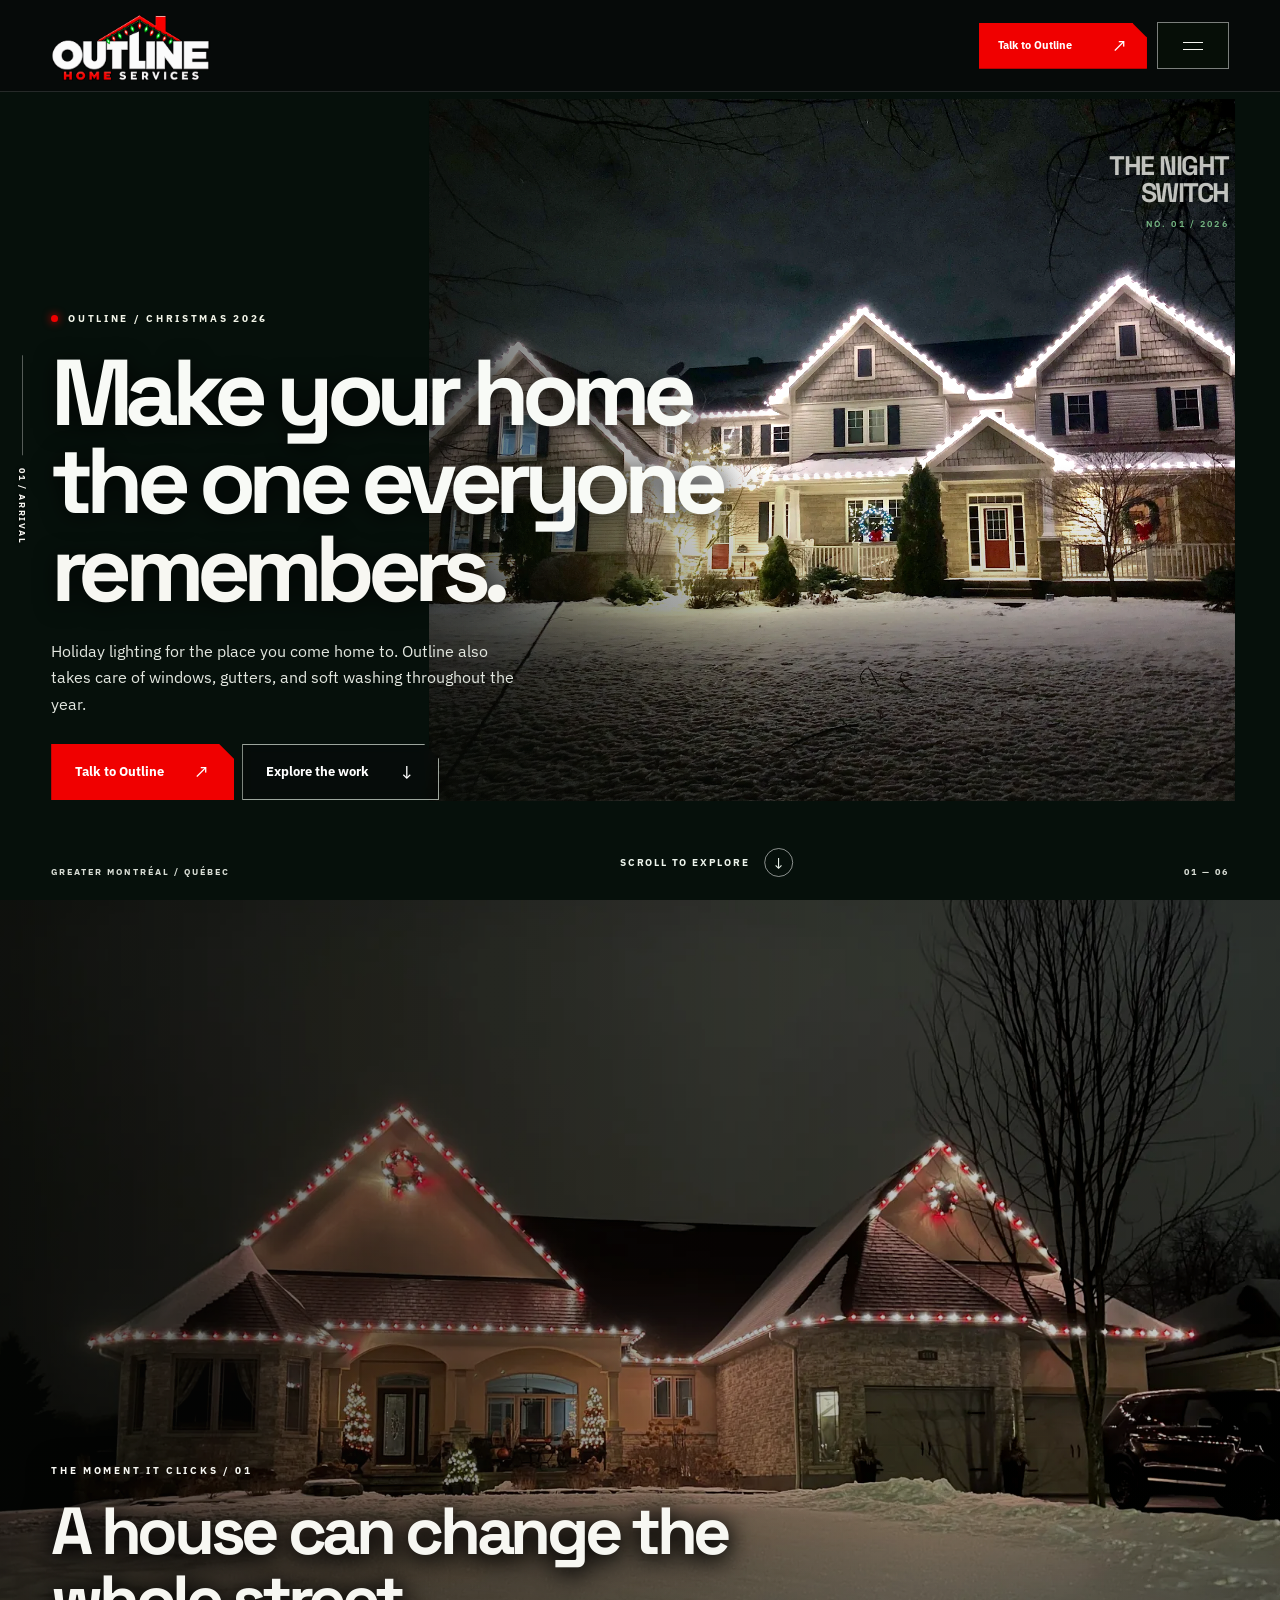
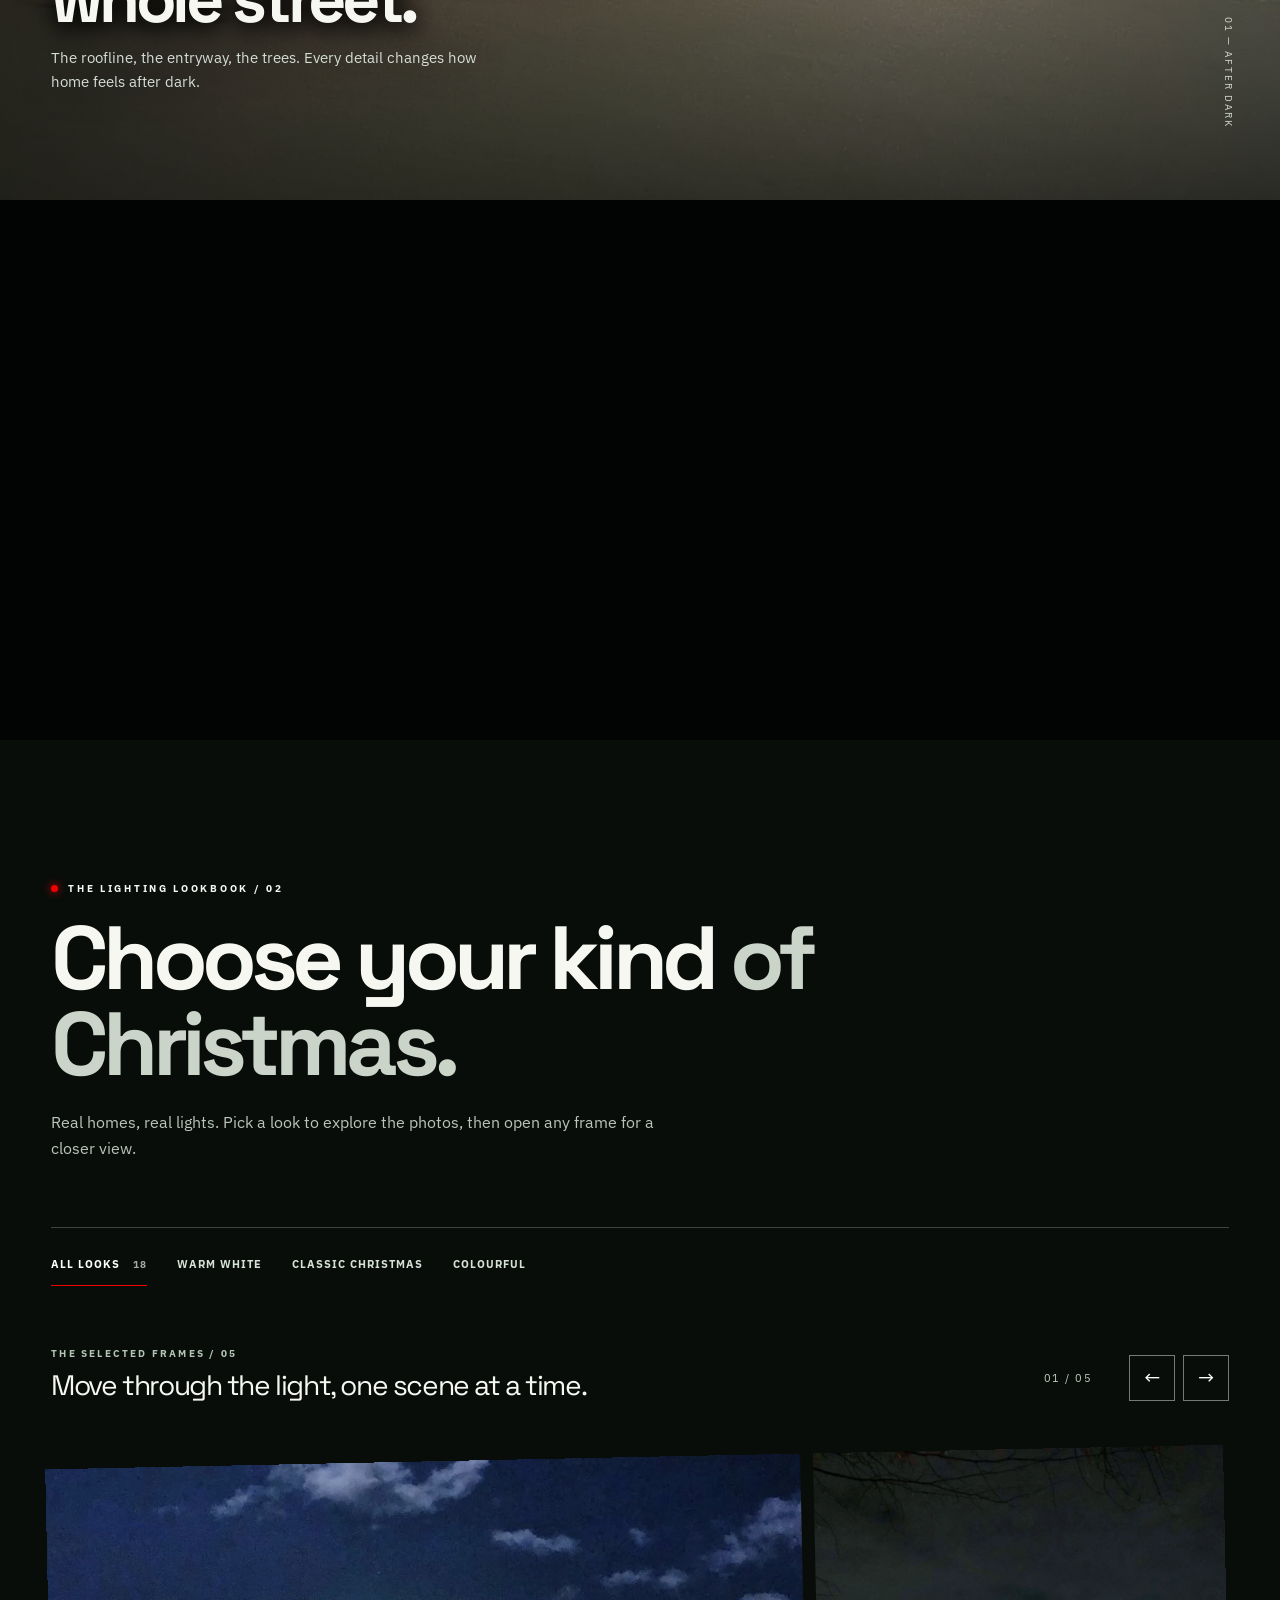
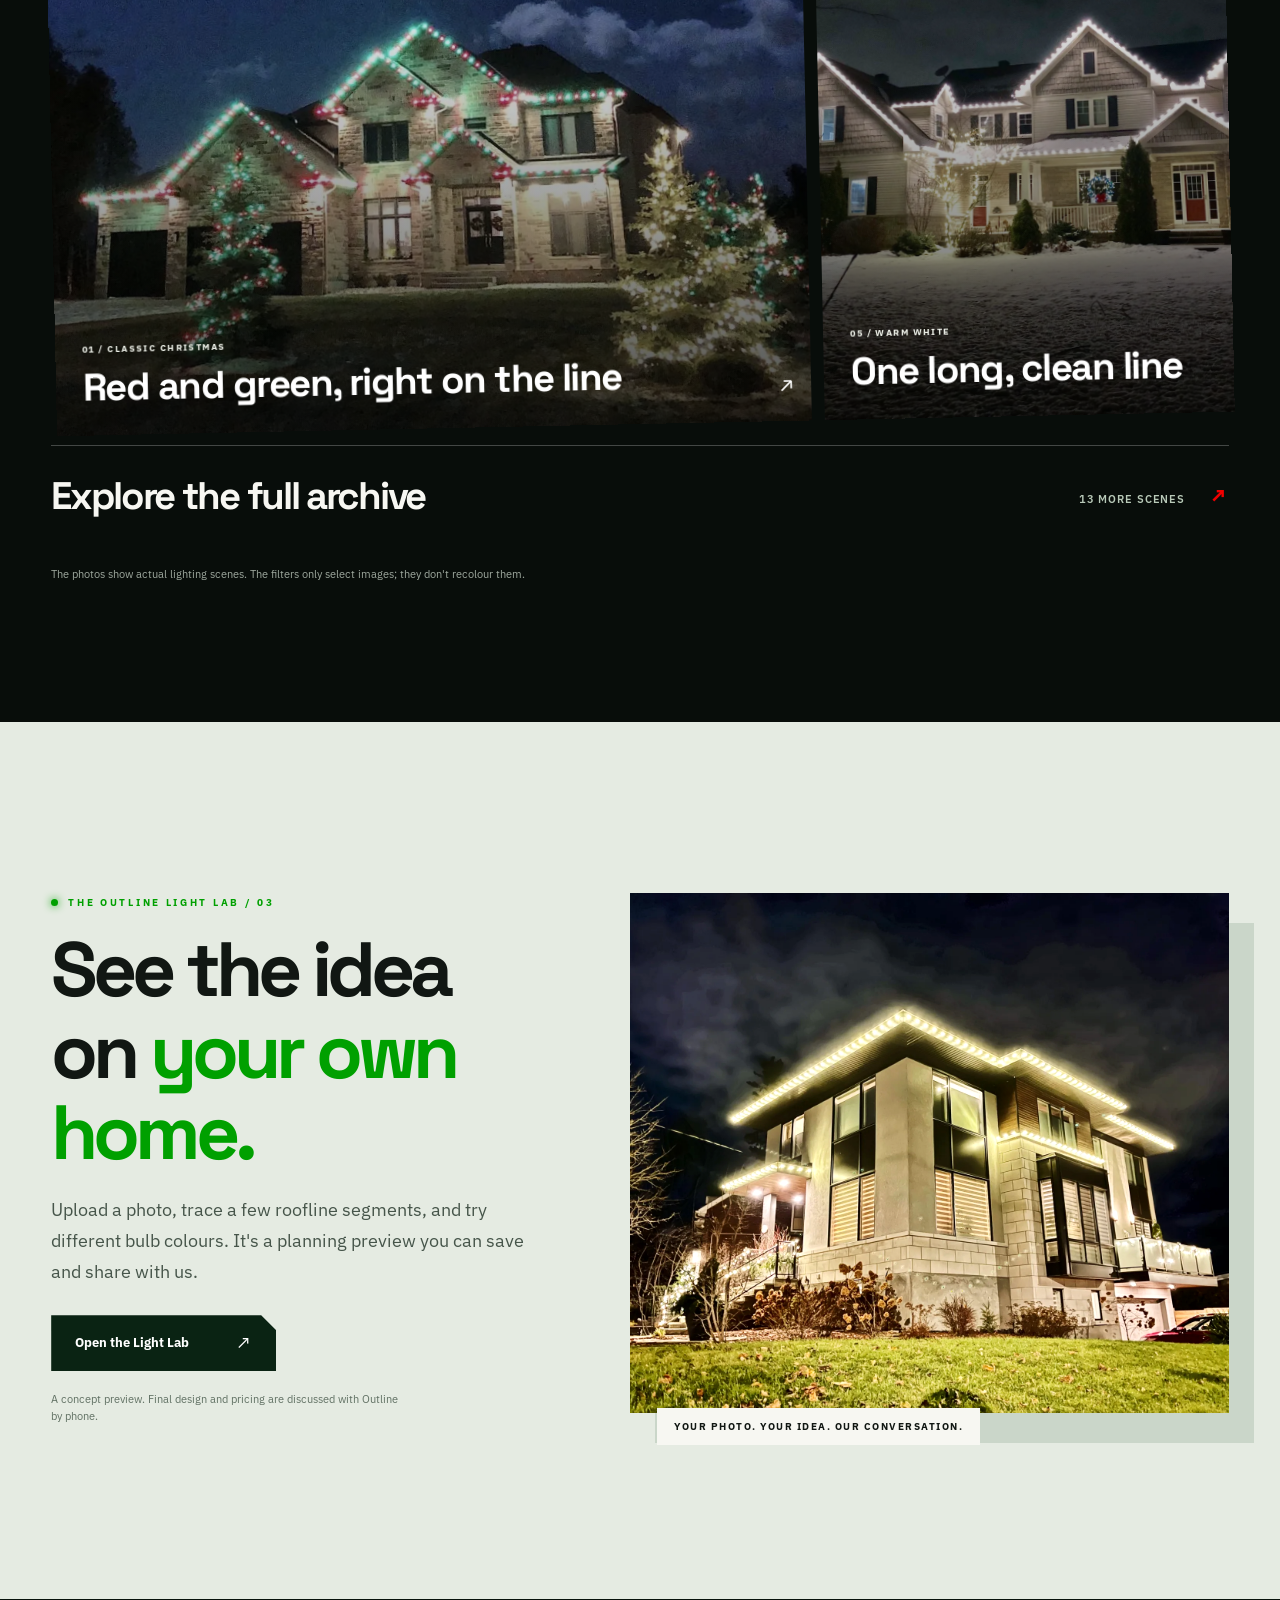
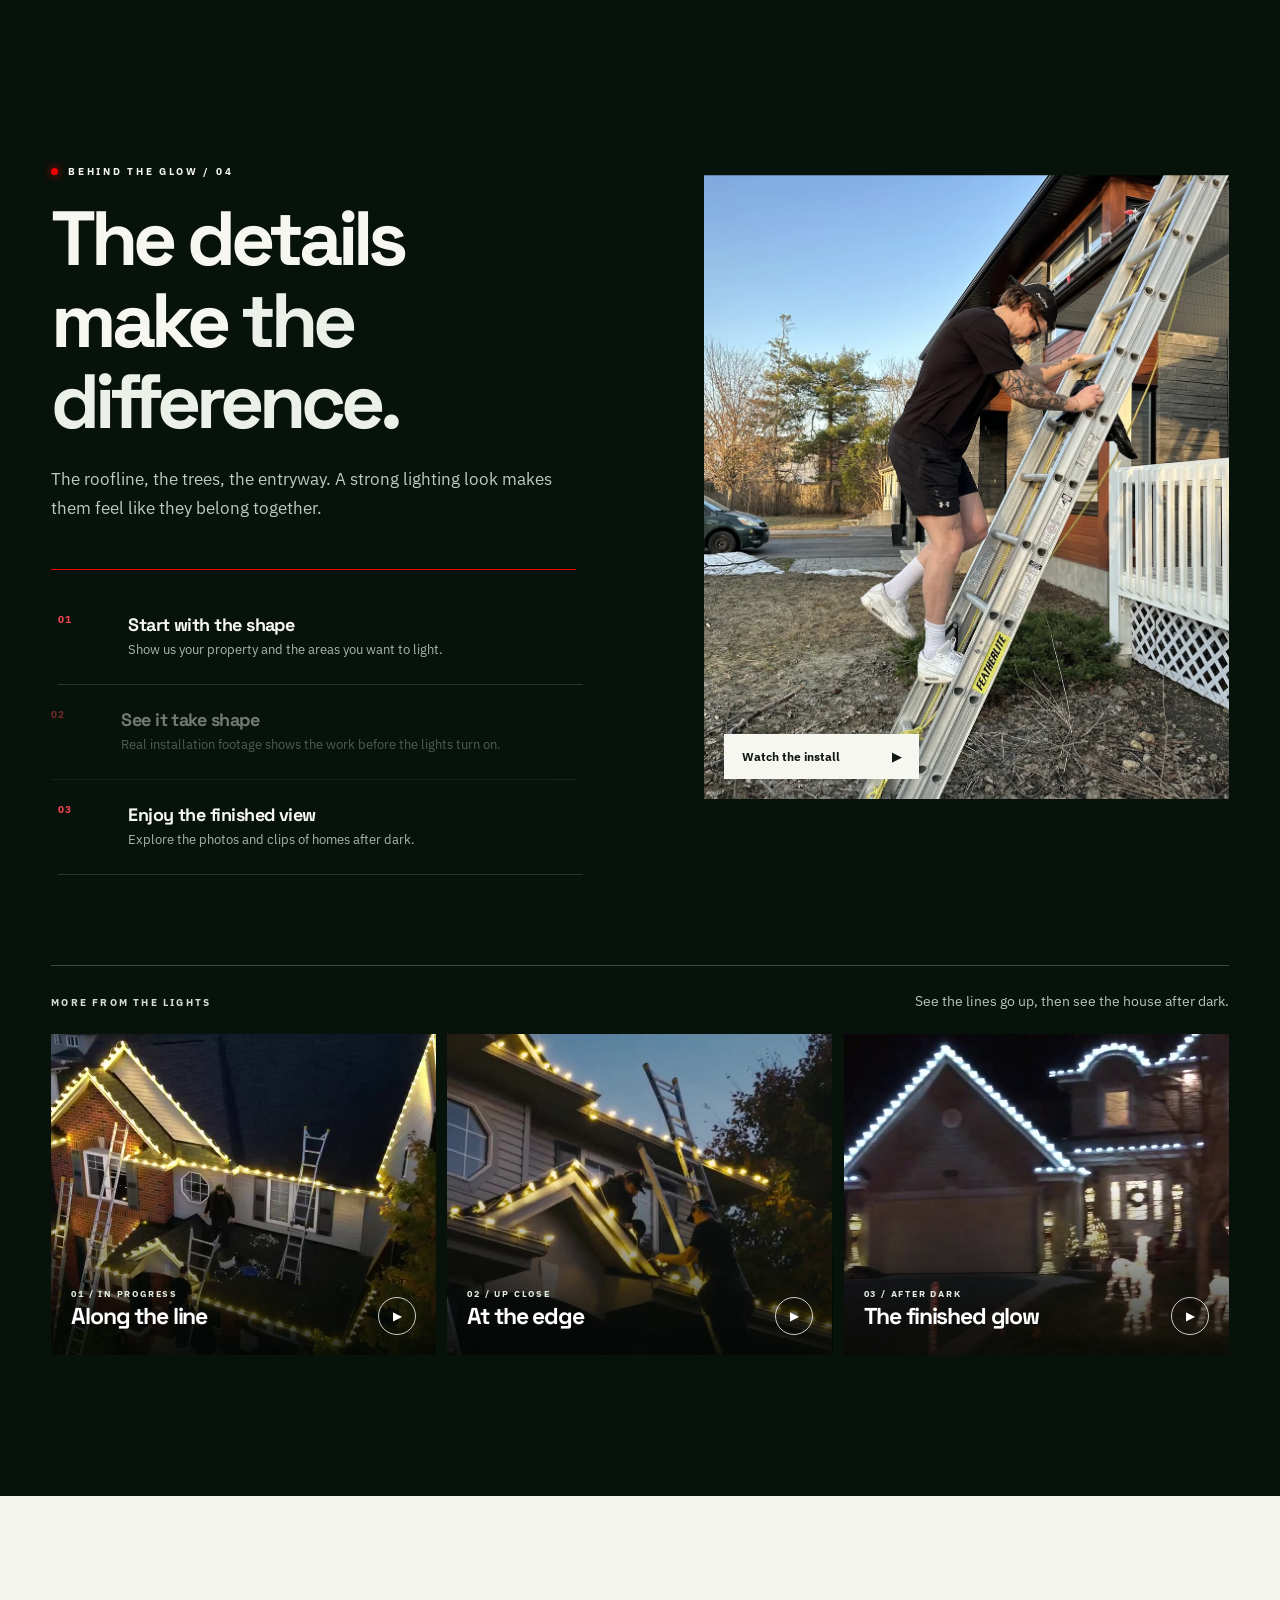
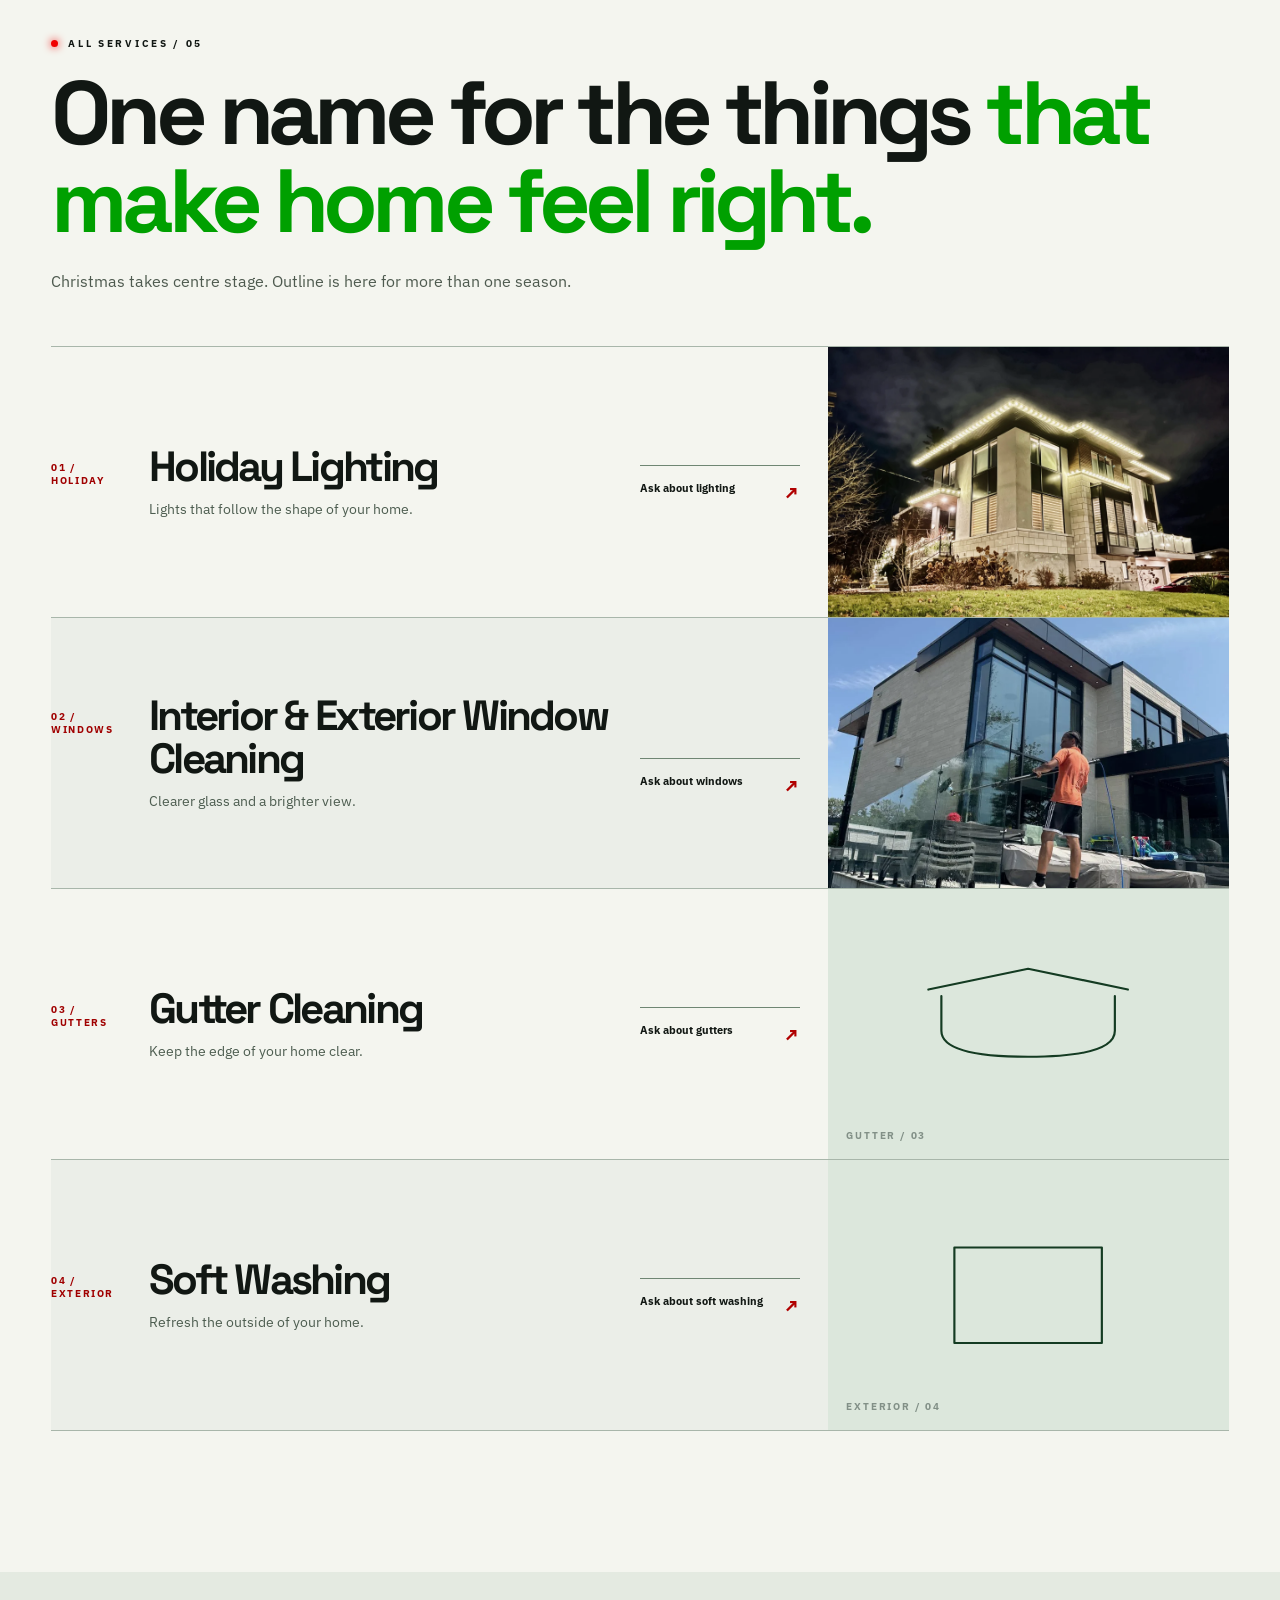
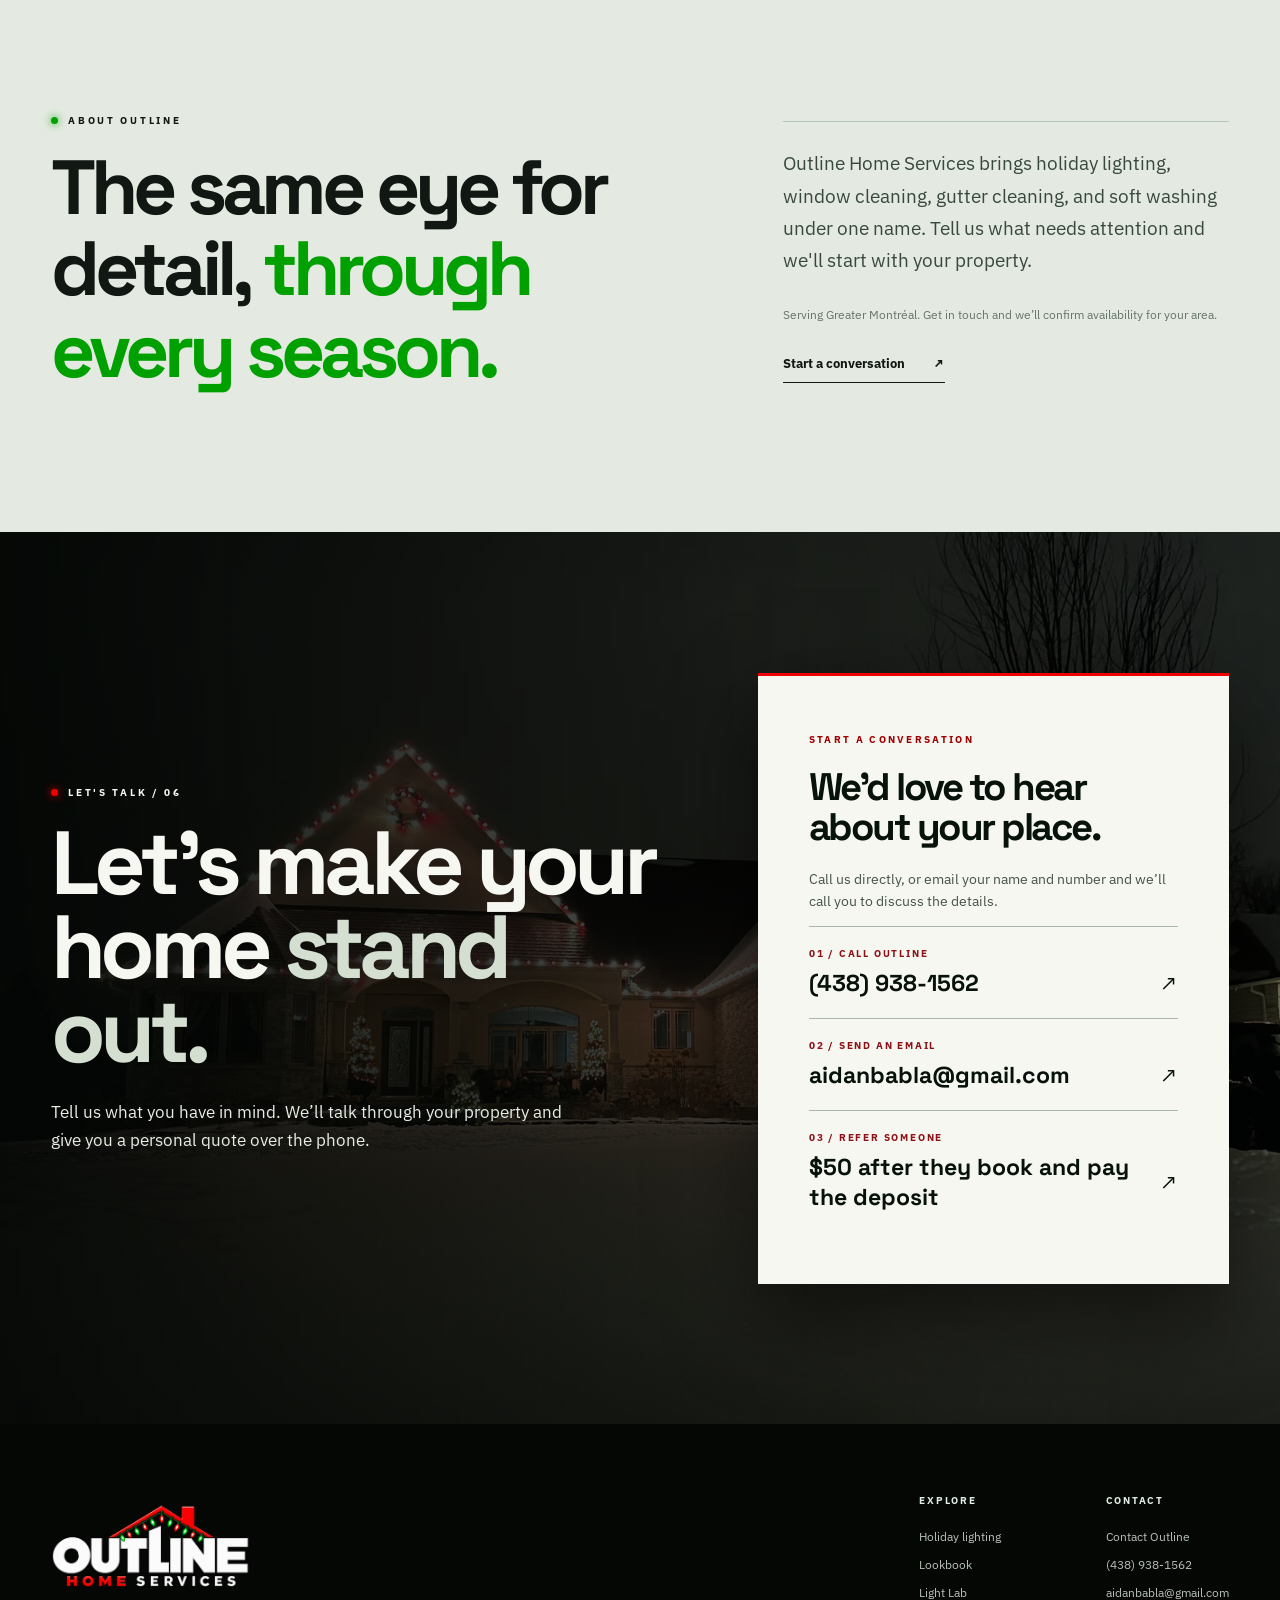
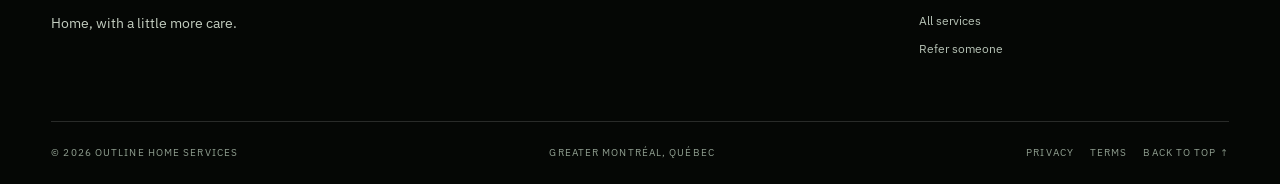
==== commit 10671faf: "Publish the $50 referral page." ====
--- a/CleanXCrew Website/index.html
+++ b/CleanXCrew Website/index.html
@@ -37,13 +37,13 @@
 <header class="site-header" id="site-header">
     <nav class="site-nav frame" aria-label="Main navigation">
       <a href="#top" class="site-brand" aria-label="Outline Home Services, home"><img src="assets/outline-christmas-exact.png" width="1774" height="887" alt="Outline Home Services"></a>
-      <div class="nav-links" id="nav-links"><a href="#holiday">The moment</a><a href="#lookbook">The lookbook</a><a href="light-lab.html">Light Lab</a><a href="#services">Services</a><a href="#about">About</a></div>
+      <div class="nav-links" id="nav-links"><a href="#holiday">The moment</a><a href="#lookbook">The lookbook</a><a href="light-lab.html">Light Lab</a><a href="#services">Services</a><a href="#about">About</a><a href="referrals.html">Refer</a></div>
       <div class="nav-actions"><a href="#contact" class="nav-quote button button-red">Talk to Outline <span aria-hidden="true">↗</span></a><button class="menu-toggle" id="menu-toggle" type="button" aria-controls="full-menu" aria-expanded="false" aria-label="Open menu"><span></span><span></span><b>Menu</b></button></div>
     </nav>
   </header>
   <div class="full-menu" id="full-menu" hidden role="dialog" aria-modal="true" aria-label="Outline site menu">
     <div class="menu-top frame"><img src="assets/outline-christmas-exact.png" width="1774" height="887" alt="Outline Home Services"><button type="button" id="menu-close" aria-label="Close menu">Close <span aria-hidden="true">×</span></button></div>
-    <div class="menu-body frame"><nav aria-label="Explore Outline"><a href="#holiday" data-preview="assets/holiday/photo-035.webp"><span>01</span><strong>The moment</strong><b aria-hidden="true">↗</b></a><a href="#lookbook" data-preview="assets/holiday/photo-067.webp"><span>02</span><strong>The lookbook</strong><b aria-hidden="true">↗</b></a><a href="light-lab.html" data-preview="assets/holiday/photo-016.webp"><span>03</span><strong>Light Lab</strong><b aria-hidden="true">↗</b></a><a href="#services" data-preview="assets/services/window-cleaning.webp"><span>04</span><strong>Services</strong><b aria-hidden="true">↗</b></a><a href="#about" data-preview="assets/holiday/photo-038.webp"><span>05</span><strong>About Outline</strong><b aria-hidden="true">↗</b></a><a href="#contact" data-preview="assets/holiday/photo-009.webp"><span>06</span><strong>Talk to Outline</strong><b aria-hidden="true">↗</b></a></nav><div class="menu-aside"><div class="menu-preview"><img id="menu-preview-image" src="assets/holiday/photo-035.webp" alt="Holiday lights on a home"></div><p>OUTLINE / CHRISTMAS 2026</p><button type="button" id="replay-intro">Replay the opening <span aria-hidden="true">↗</span></button></div></div>
+    <div class="menu-body frame"><nav aria-label="Explore Outline"><a href="#holiday" data-preview="assets/holiday/photo-035.webp"><span>01</span><strong>The moment</strong><b aria-hidden="true">↗</b></a><a href="#lookbook" data-preview="assets/holiday/photo-067.webp"><span>02</span><strong>The lookbook</strong><b aria-hidden="true">↗</b></a><a href="light-lab.html" data-preview="assets/holiday/photo-016.webp"><span>03</span><strong>Light Lab</strong><b aria-hidden="true">↗</b></a><a href="#services" data-preview="assets/services/window-cleaning.webp"><span>04</span><strong>Services</strong><b aria-hidden="true">↗</b></a><a href="#about" data-preview="assets/holiday/photo-038.webp"><span>05</span><strong>About Outline</strong><b aria-hidden="true">↗</b></a><a href="#contact" data-preview="assets/holiday/photo-009.webp"><span>06</span><strong>Talk to Outline</strong><b aria-hidden="true">↗</b></a><a href="referrals.html" data-preview="assets/holiday/photo-035.webp"><span>07</span><strong>Refer someone</strong><b aria-hidden="true">↗</b></a></nav><div class="menu-aside"><div class="menu-preview"><img id="menu-preview-image" src="assets/holiday/photo-035.webp" alt="Holiday lights on a home"></div><p>OUTLINE / CHRISTMAS 2026</p><button type="button" id="replay-intro">Replay the opening <span aria-hidden="true">↗</span></button></div></div>
     <div class="menu-foot frame"><span>GREATER MONTRÉAL</span><a href="tel:+14389381562">(438) 938-1562</a></div>
   </div>
   <div class="story-progress" aria-hidden="true"><span class="story-progress-track"><i id="story-progress-fill"></i></span><span id="story-progress-label">01 / ARRIVAL</span></div>
@@ -128,11 +128,12 @@
           <p>Call us directly, or email your name and number and we’ll call you to discuss the details.</p>
           <a class="contact-method" href="tel:+14389381562"><span>01 / CALL OUTLINE</span><strong>(438) 938-1562</strong><b aria-hidden="true">↗</b></a>
           <a class="contact-method" href="mailto:aidanbabla@gmail.com?subject=Outline%20Home%20Services%20inquiry"><span>02 / SEND AN EMAIL</span><strong>aidanbabla@gmail.com</strong><b aria-hidden="true">↗</b></a>
+          <a class="contact-method" href="referrals.html"><span>03 / REFER SOMEONE</span><strong>$50 after they book and pay the deposit</strong><b aria-hidden="true">↗</b></a>
         </div>
       </div>
     </section>
   </main>
-  <footer class="site-footer"><div class="frame footer-top"><div class="footer-brand"><img src="assets/outline-christmas-exact.png" width="1774" height="887" alt="Outline Home Services"><p>Home, with a little more care.</p></div><div class="footer-links"><div><b>Explore</b><a href="#holiday">Holiday lighting</a><a href="#lookbook">Lookbook</a><a href="light-lab.html">Light Lab</a><a href="#services">All services</a></div><div><b>Contact</b><a href="#contact">Contact Outline</a><a href="tel:+14389381562">(438) 938-1562</a><a href="mailto:aidanbabla@gmail.com">aidanbabla@gmail.com</a></div></div></div><div class="frame footer-bottom"><span>© <span id="year">2026</span> Outline Home Services</span><span>Greater Montréal, Québec</span><span><a href="privacy.html">Privacy</a><a href="terms.html">Terms</a><a href="#top">Back to top ↑</a></span></div></footer>
+  <footer class="site-footer"><div class="frame footer-top"><div class="footer-brand"><img src="assets/outline-christmas-exact.png" width="1774" height="887" alt="Outline Home Services"><p>Home, with a little more care.</p></div><div class="footer-links"><div><b>Explore</b><a href="#holiday">Holiday lighting</a><a href="#lookbook">Lookbook</a><a href="light-lab.html">Light Lab</a><a href="#services">All services</a><a href="referrals.html">Refer someone</a></div><div><b>Contact</b><a href="#contact">Contact Outline</a><a href="tel:+14389381562">(438) 938-1562</a><a href="mailto:aidanbabla@gmail.com">aidanbabla@gmail.com</a></div></div></div><div class="frame footer-bottom"><span>© <span id="year">2026</span> Outline Home Services</span><span>Greater Montréal, Québec</span><span><a href="privacy.html">Privacy</a><a href="terms.html">Terms</a><a href="#top">Back to top ↑</a></span></div></footer>
   <dialog id="media-viewer" class="media-viewer" aria-label="Holiday lighting viewer"><button type="button" id="viewer-close" class="viewer-close" aria-label="Close viewer">×</button><button type="button" id="viewer-prev" class="viewer-arrow prev" aria-label="Previous photo">←</button><div class="viewer-stage"><img id="viewer-image" alt="" hidden><video id="viewer-video" controls playsinline hidden></video><p id="viewer-caption"></p></div><button type="button" id="viewer-next" class="viewer-arrow next" aria-label="Next photo">→</button></dialog>
   <script src="script.js" defer></script>
 </body>
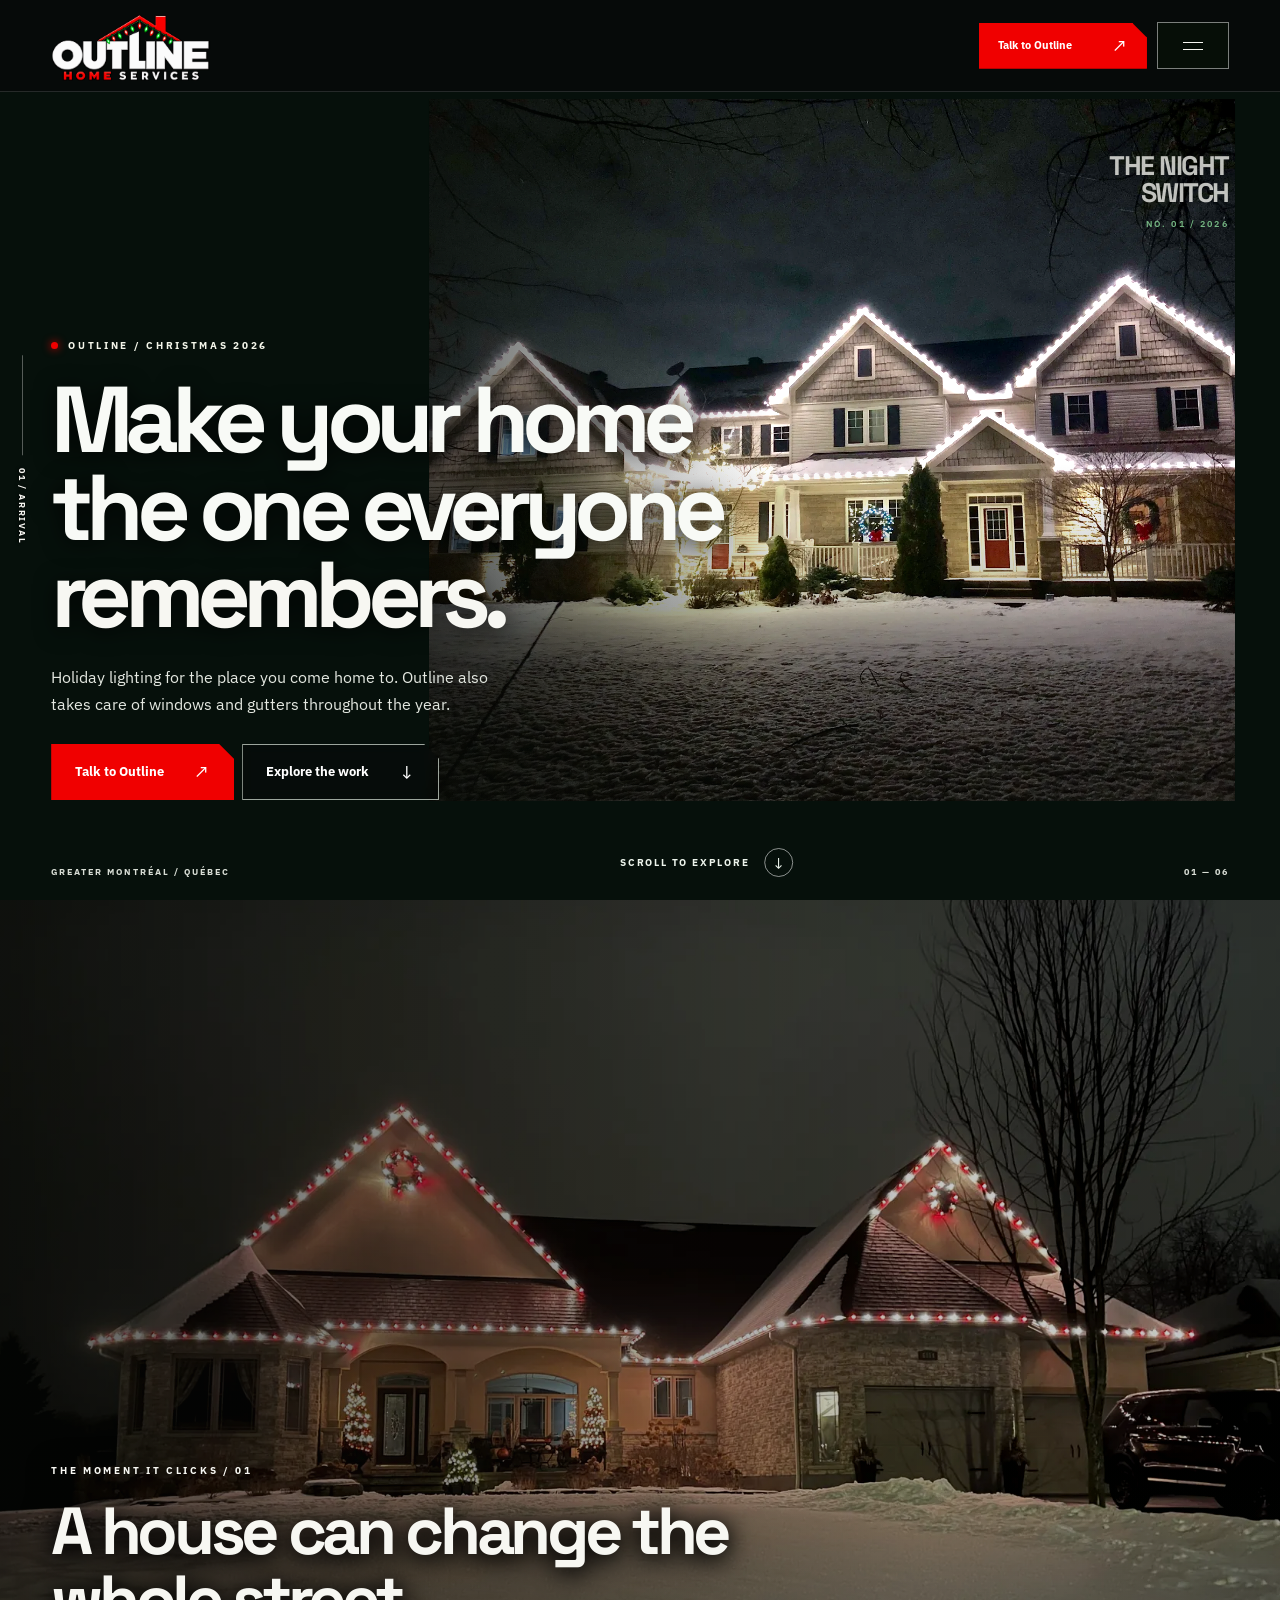
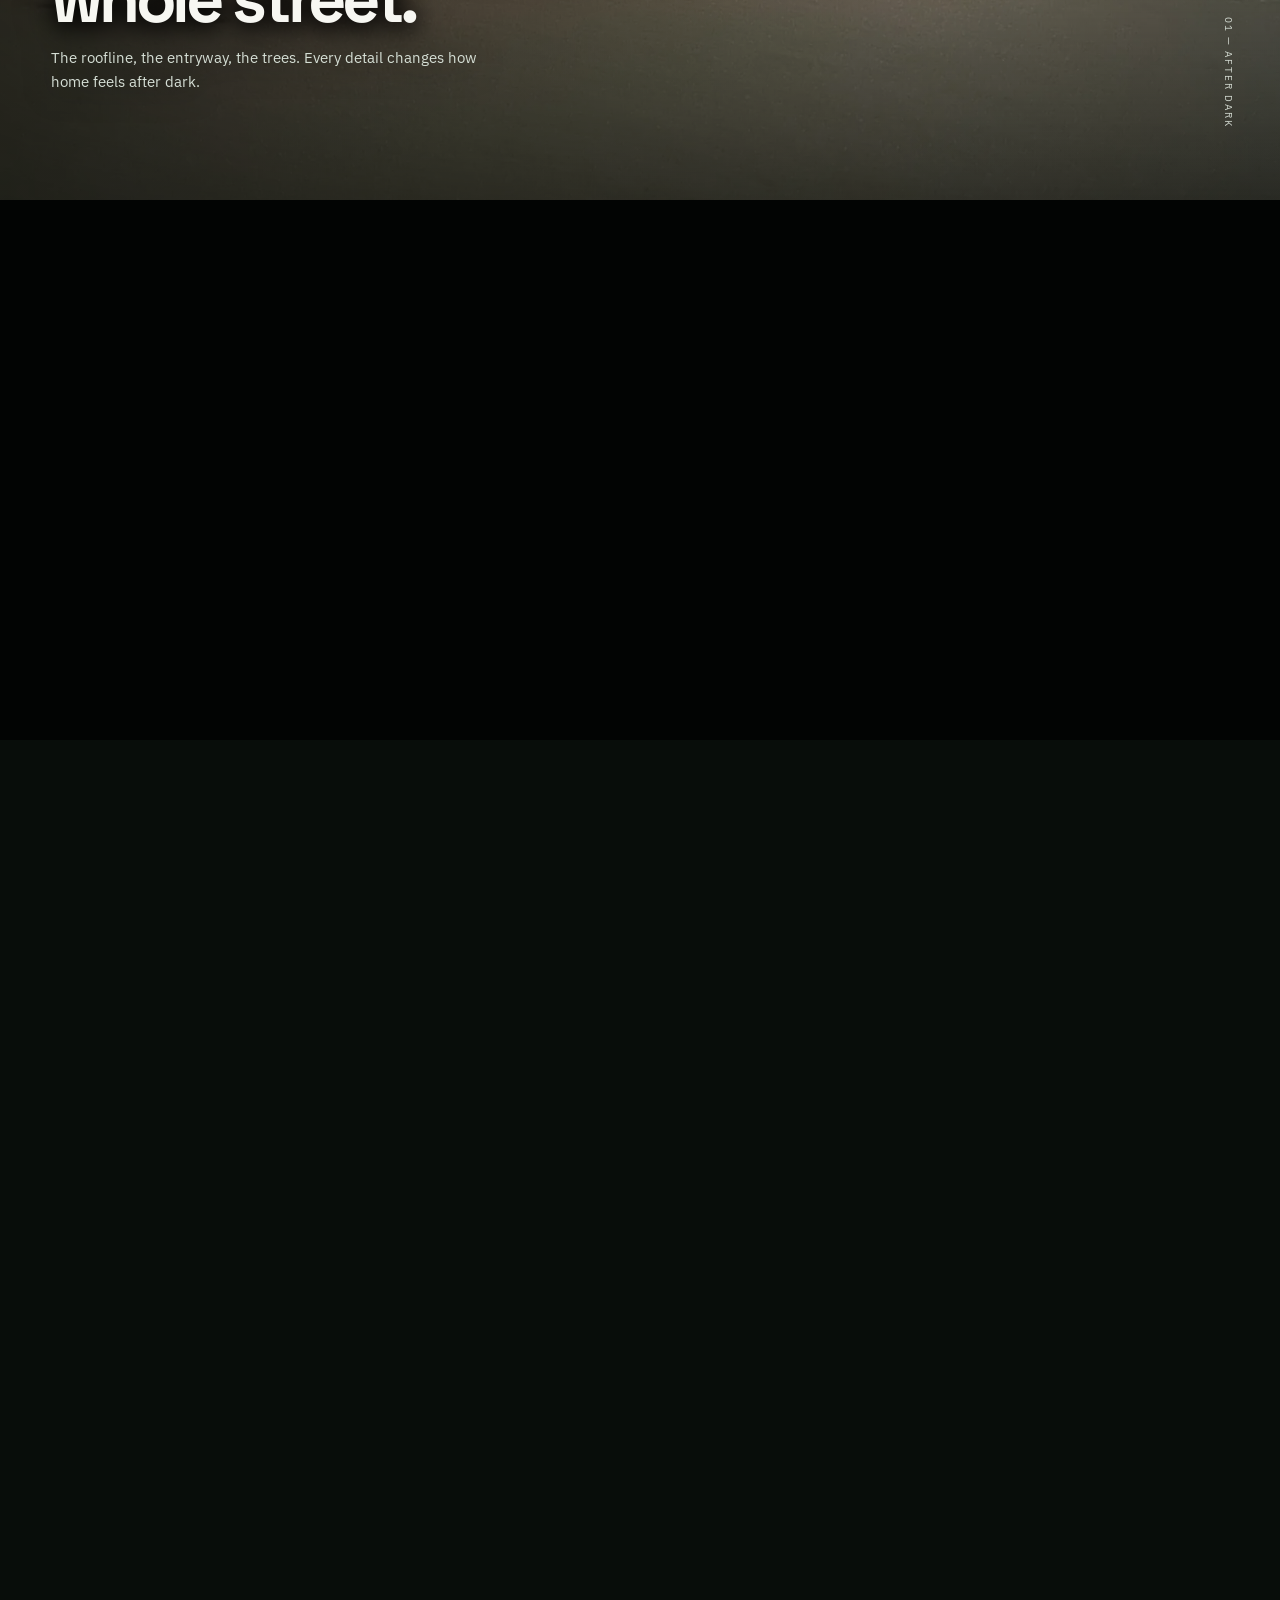
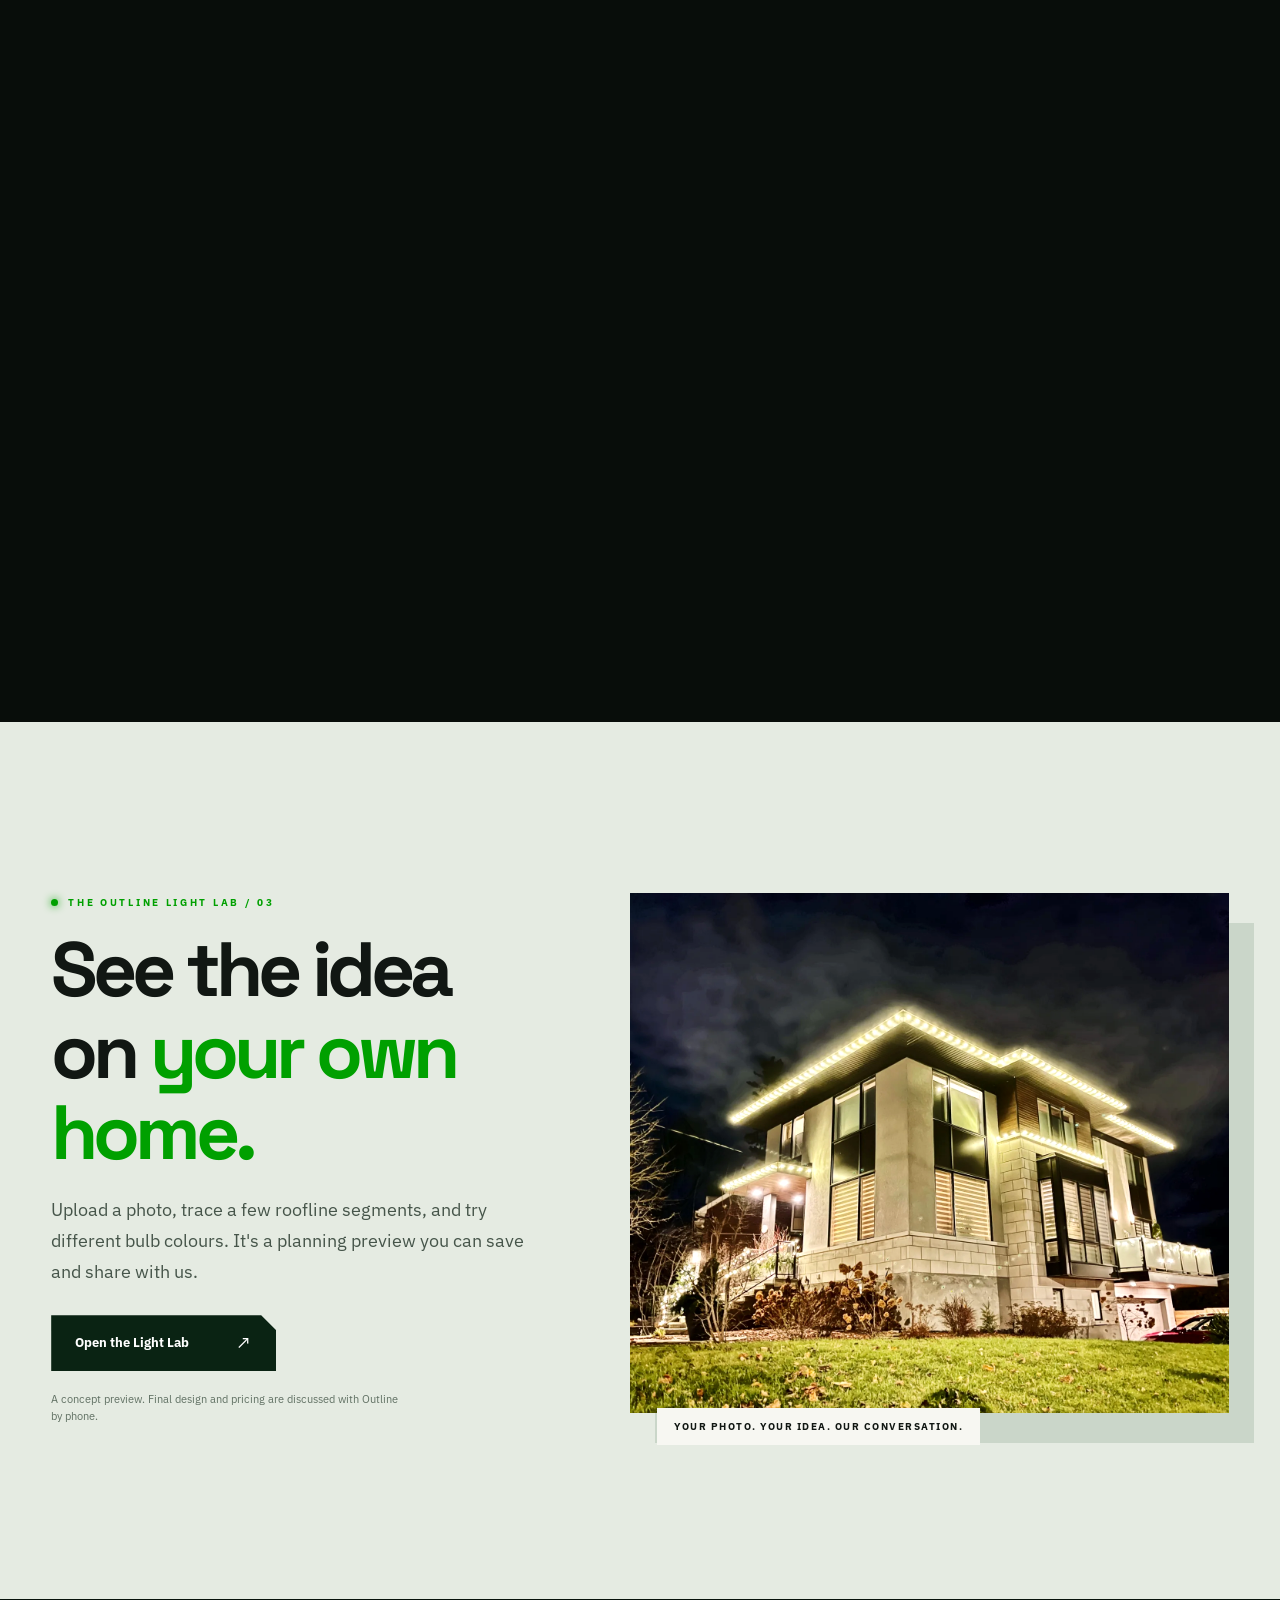
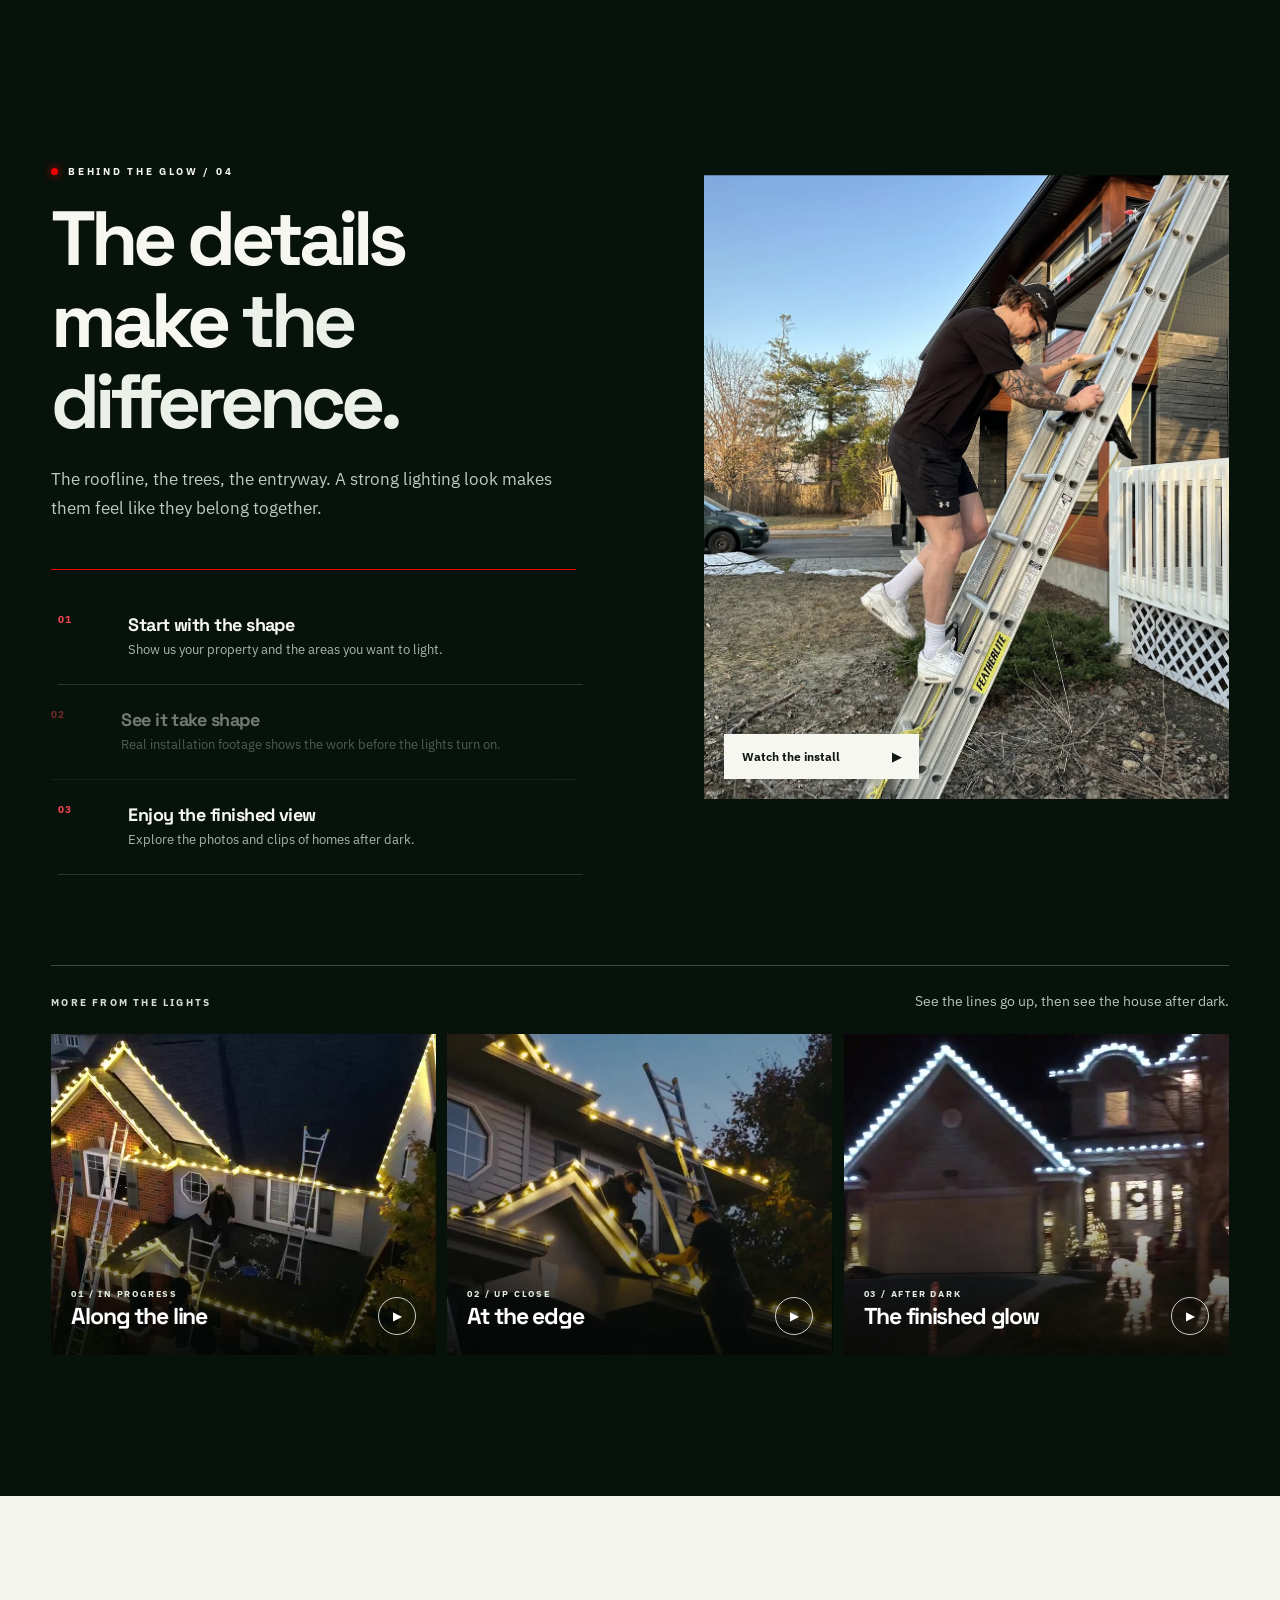
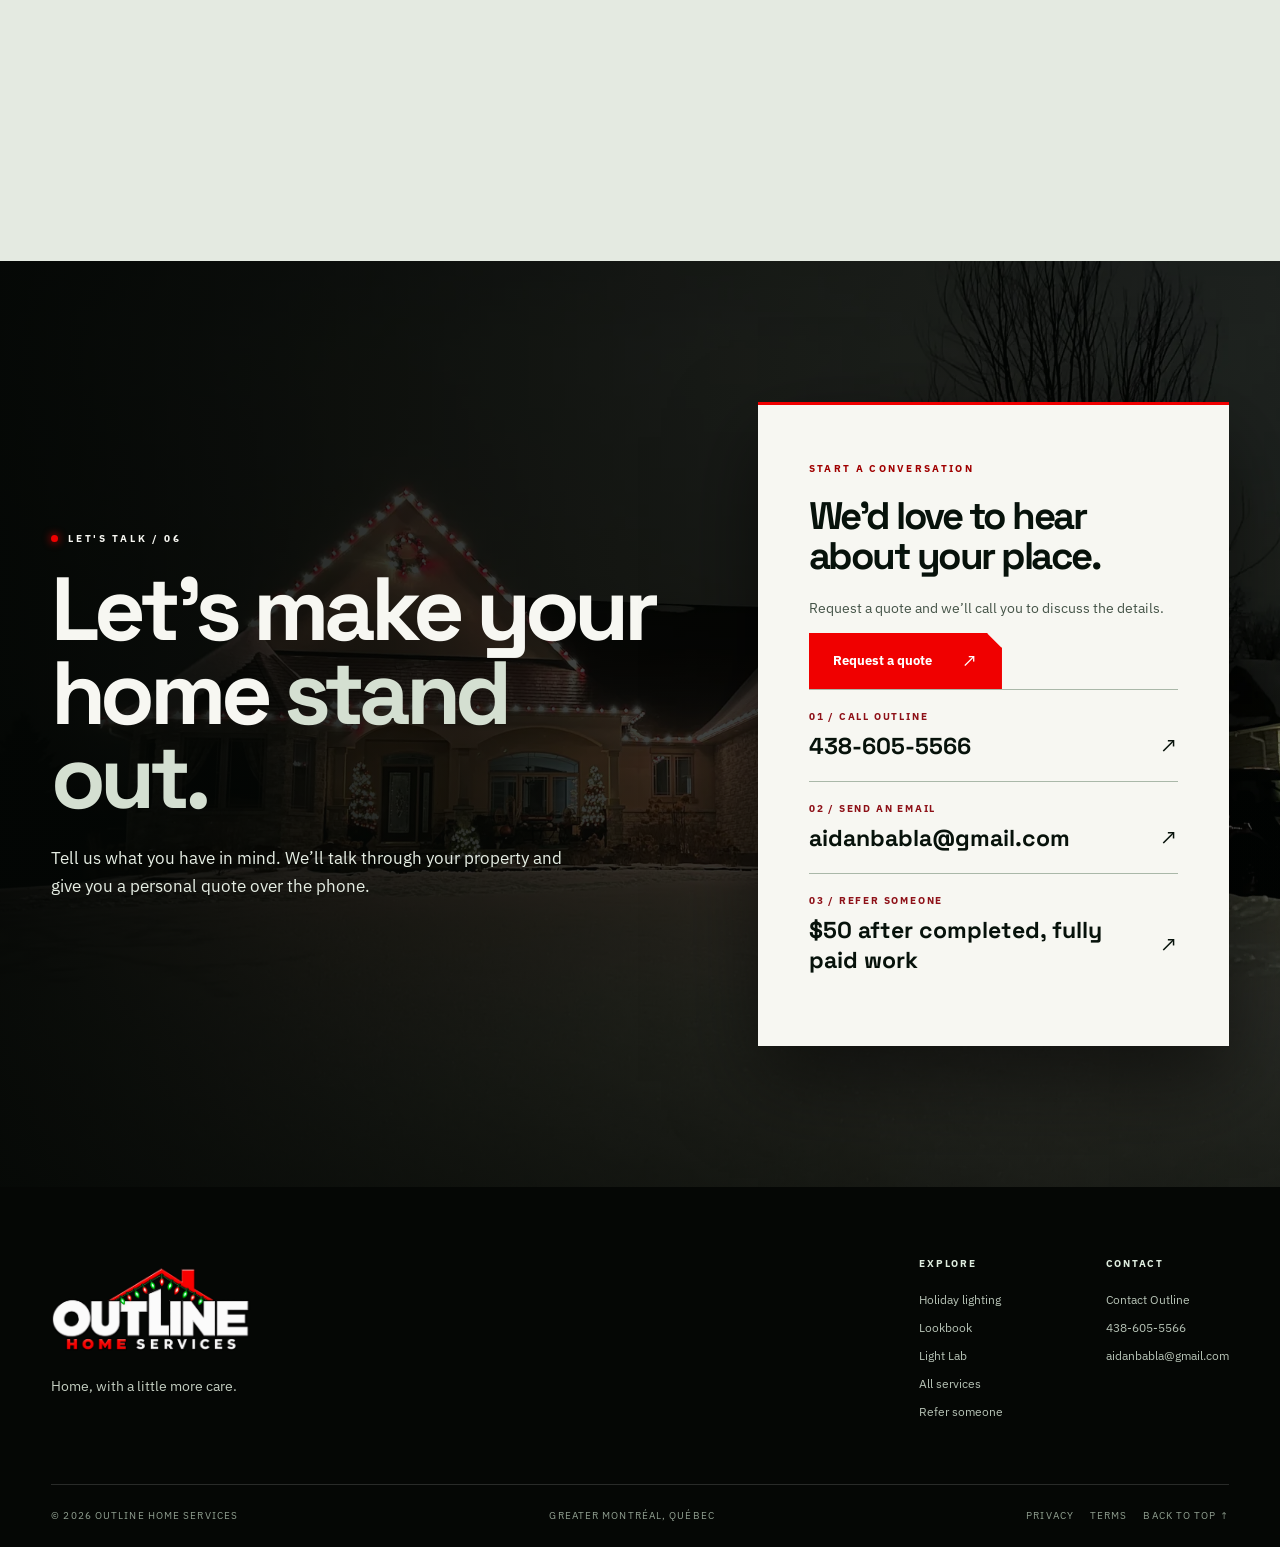
==== commit 389ac346: "Launch simple  referrals with a shared business-card link hub" ====
--- a/CleanXCrew Website/index.html
+++ b/CleanXCrew Website/index.html
@@ -7,7 +7,7 @@
   <meta name="description" content="Holiday lighting and home services in Greater Montréal. Explore real lighting work, try the Outline Light Lab, and get in touch with Outline.">
   <meta property="og:type" content="website">
   <meta property="og:title" content="Outline Home Services | Make your home the one everyone remembers">
-  <meta property="og:description" content="Holiday lighting, window cleaning, gutter cleaning, and soft washing by Outline Home Services.">
+  <meta property="og:description" content="Holiday lighting, window cleaning, and gutter cleaning by Outline Home Services.">
   <meta property="og:image" content="https://www.cleanxcrew.com/assets/holiday/photo-009.webp">
   <link rel="canonical" href="https://www.cleanxcrew.com/">
   <link rel="icon" href="favicon.svg" type="image/svg+xml">
@@ -44,7 +44,7 @@
   <div class="full-menu" id="full-menu" hidden role="dialog" aria-modal="true" aria-label="Outline site menu">
     <div class="menu-top frame"><img src="assets/outline-christmas-exact.png" width="1774" height="887" alt="Outline Home Services"><button type="button" id="menu-close" aria-label="Close menu">Close <span aria-hidden="true">×</span></button></div>
     <div class="menu-body frame"><nav aria-label="Explore Outline"><a href="#holiday" data-preview="assets/holiday/photo-035.webp"><span>01</span><strong>The moment</strong><b aria-hidden="true">↗</b></a><a href="#lookbook" data-preview="assets/holiday/photo-067.webp"><span>02</span><strong>The lookbook</strong><b aria-hidden="true">↗</b></a><a href="light-lab.html" data-preview="assets/holiday/photo-016.webp"><span>03</span><strong>Light Lab</strong><b aria-hidden="true">↗</b></a><a href="#services" data-preview="assets/services/window-cleaning.webp"><span>04</span><strong>Services</strong><b aria-hidden="true">↗</b></a><a href="#about" data-preview="assets/holiday/photo-038.webp"><span>05</span><strong>About Outline</strong><b aria-hidden="true">↗</b></a><a href="#contact" data-preview="assets/holiday/photo-009.webp"><span>06</span><strong>Talk to Outline</strong><b aria-hidden="true">↗</b></a><a href="referrals.html" data-preview="assets/holiday/photo-035.webp"><span>07</span><strong>Refer someone</strong><b aria-hidden="true">↗</b></a></nav><div class="menu-aside"><div class="menu-preview"><img id="menu-preview-image" src="assets/holiday/photo-035.webp" alt="Holiday lights on a home"></div><p>OUTLINE / CHRISTMAS 2026</p><button type="button" id="replay-intro">Replay the opening <span aria-hidden="true">↗</span></button></div></div>
-    <div class="menu-foot frame"><span>GREATER MONTRÉAL</span><a href="tel:+14389381562">(438) 938-1562</a></div>
+    <div class="menu-foot frame"><span>GREATER MONTRÉAL</span><a href="tel:+14386055566">438-605-5566</a></div>
   </div>
   <div class="story-progress" aria-hidden="true"><span class="story-progress-track"><i id="story-progress-fill"></i></span><span id="story-progress-label">01 / ARRIVAL</span></div>
 
@@ -52,7 +52,7 @@
     <section class="hero" id="top" aria-labelledby="hero-title">
       <div class="hero-visual"><img class="hero-image" src="assets/holiday/photo-009.webp" width="1800" height="1350" alt="Home outlined in warm white holiday lights after dark" fetchpriority="high"><div class="hero-shade"></div></div>
       <div class="hero-issue" aria-hidden="true">THE NIGHT<br>SWITCH <span>NO. 01 / 2026</span></div>
-      <div class="frame hero-content"><p class="eyebrow"><span class="red-point"></span> Outline / Christmas 2026</p><h1 id="hero-title"><span class="hero-line">Make your home</span><span class="hero-line">the one everyone</span><span class="hero-line hero-last">remembers.</span></h1><p class="hero-lead">Holiday lighting for the place you come home to. Outline also takes care of windows, gutters, and soft washing throughout the year.</p><div class="hero-actions"><a href="#contact" class="button button-red">Talk to Outline <span aria-hidden="true">↗</span></a><a href="#lookbook" class="button button-ghost">Explore the work <span aria-hidden="true">↓</span></a></div></div>
+      <div class="frame hero-content"><p class="eyebrow"><span class="red-point"></span> Outline / Christmas 2026</p><h1 id="hero-title"><span class="hero-line">Make your home</span><span class="hero-line">the one everyone</span><span class="hero-line hero-last">remembers.</span></h1><p class="hero-lead">Holiday lighting for the place you come home to. Outline also takes care of windows and gutters throughout the year.</p><div class="hero-actions"><a href="#contact" class="button button-red">Talk to Outline <span aria-hidden="true">↗</span></a><a href="#lookbook" class="button button-ghost">Explore the work <span aria-hidden="true">↓</span></a></div></div>
       <div class="hero-footer frame"><span>GREATER MONTRÉAL / QUÉBEC</span><a href="#holiday" class="scene-cue" aria-label="Scroll to holiday lighting"><span>Scroll to explore</span><b aria-hidden="true">↓</b></a><span>01 — 06</span></div>
     </section>
 
@@ -109,9 +109,9 @@
       </div>
     </section>
 
-    <section class="services section-space" id="services" aria-labelledby="services-title"><div class="frame"><div class="section-heading light-heading"><p class="eyebrow"><span class="red-point"></span> All services / 05</p><h2 id="services-title">One name for the things <span>that make home feel right.</span></h2><p>Christmas takes centre stage. Outline is here for more than one season.</p></div><div class="service-grid"><article class="service-card holiday-service"><div class="service-visual"><img src="assets/holiday/photo-016.webp" alt="Home with a lit roofline" loading="lazy"></div><div class="service-content"><span>01 / Holiday</span><h3>Holiday Lighting</h3><p>Lights that follow the shape of your home.</p><a href="#contact">Ask about lighting <span aria-hidden="true">↗</span></a></div></article><article class="service-card"><div class="service-visual"><img src="assets/services/window-cleaning.webp" alt="Window cleaning at a home" loading="lazy"></div><div class="service-content"><span>02 / Windows</span><h3>Interior &amp; Exterior Window Cleaning</h3><p>Clearer glass and a brighter view.</p><a href="#contact">Ask about windows <span aria-hidden="true">↗</span></a></div></article><article class="service-card"><div class="service-visual graphic-visual gutter-graphic" aria-hidden="true"><svg viewBox="0 0 600 400"><path d="M70 120 300 72 530 120M100 135v80q0 60 200 60t200-60v-80"/><path class="accent" d="M112 185h376"/></svg><span>GUTTER / 03</span></div><div class="service-content"><span>03 / Gutters</span><h3>Gutter Cleaning</h3><p>Keep the edge of your home clear.</p><a href="#contact">Ask about gutters <span aria-hidden="true">↗</span></a></div></article><article class="service-card"><div class="service-visual graphic-visual wash-graphic" aria-hidden="true"><svg viewBox="0 0 600 400"><path d="M130 90v220M130 90h340M470 90v220M130 310h340"/><path class="accent" d="M152 260q70-80 145 0t150 0"/></svg><span>EXTERIOR / 04</span></div><div class="service-content"><span>04 / Exterior</span><h3>Soft Washing</h3><p>Refresh the outside of your home.</p><a href="#contact">Ask about soft washing <span aria-hidden="true">↗</span></a></div></article></div></div></section>
+    <section class="services section-space" id="services" aria-labelledby="services-title"><div class="frame"><div class="section-heading light-heading"><p class="eyebrow"><span class="red-point"></span> All services / 05</p><h2 id="services-title">One name for the things <span>that make home feel right.</span></h2><p>Christmas takes centre stage. Outline is here for more than one season.</p></div><div class="service-grid"><article class="service-card holiday-service"><div class="service-visual"><img src="assets/holiday/photo-016.webp" alt="Home with a lit roofline" loading="lazy"></div><div class="service-content"><span>01 / Holiday</span><h3>Holiday Lighting</h3><p>Lights that follow the shape of your home.</p><a href="#contact">Ask about lighting <span aria-hidden="true">↗</span></a></div></article><article class="service-card"><div class="service-visual"><img src="assets/services/window-cleaning.webp" alt="Window cleaning at a home" loading="lazy"></div><div class="service-content"><span>02 / Windows</span><h3>Interior &amp; Exterior Window Cleaning</h3><p>Clearer glass and a brighter view.</p><a href="#contact">Ask about windows <span aria-hidden="true">↗</span></a></div></article><article class="service-card"><div class="service-visual graphic-visual gutter-graphic" aria-hidden="true"><svg viewBox="0 0 600 400"><path d="M70 120 300 72 530 120M100 135v80q0 60 200 60t200-60v-80"/><path class="accent" d="M112 185h376"/></svg><span>GUTTER / 03</span></div><div class="service-content"><span>03 / Gutters</span><h3>Gutter Cleaning</h3><p>Keep the edge of your home clear.</p><a href="#contact">Ask about gutters <span aria-hidden="true">↗</span></a></div></article><template data-paused-service="soft-washing"><article class="service-card"><div class="service-visual graphic-visual wash-graphic" aria-hidden="true"><svg viewBox="0 0 600 400"><path d="M130 90v220M130 90h340M470 90v220M130 310h340"/><path class="accent" d="M152 260q70-80 145 0t150 0"/></svg><span>EXTERIOR / 04</span></div><div class="service-content"><span>04 / Exterior</span><h3>Soft Washing</h3><p>Refresh the outside of your home.</p><a href="#contact">Ask about soft washing <span aria-hidden="true">↗</span></a></div></article></template></div></div></section>
 
-    <section class="about section-space" id="about" aria-labelledby="about-title"><div class="frame about-grid"><div><p class="eyebrow"><span class="green-point"></span> About Outline</p><h2 id="about-title">The same eye for detail, <span>through every season.</span></h2></div><div><p>Outline Home Services brings holiday lighting, window cleaning, gutter cleaning, and soft washing under one name. Tell us what needs attention and we'll start with your property.</p><p class="about-area">Serving Greater Montréal. Get in touch and we’ll confirm availability for your area.</p><a href="#contact" class="text-link">Start a conversation <span aria-hidden="true">↗</span></a></div></div></section>
+    <section class="about section-space" id="about" aria-labelledby="about-title"><div class="frame about-grid"><div><p class="eyebrow"><span class="green-point"></span> About Outline</p><h2 id="about-title">The same eye for detail, <span>through every season.</span></h2></div><div><p>Outline Home Services brings holiday lighting, window cleaning and gutter cleaning under one name. Tell us what needs attention and we'll start with your property.</p><p class="about-area">Serving Greater Montréal. Get in touch and we’ll confirm availability for your area.</p><a href="#contact" class="text-link">Start a conversation <span aria-hidden="true">↗</span></a></div></div></section>
 
     <section class="contact-section section-space" id="contact" aria-labelledby="contact-title">
       <img class="contact-backdrop" src="assets/holiday/photo-035.webp" alt="" loading="lazy">
@@ -125,15 +125,15 @@
         <div class="contact-card">
           <span class="contact-card-kicker">START A CONVERSATION</span>
           <h3>We’d love to hear about your place.</h3>
-          <p>Call us directly, or email your name and number and we’ll call you to discuss the details.</p>
-          <a class="contact-method" href="tel:+14389381562"><span>01 / CALL OUTLINE</span><strong>(438) 938-1562</strong><b aria-hidden="true">↗</b></a>
+          <p>Request a quote and we’ll call you to discuss the details.</p><a class="button button-red" href="/quote">Request a quote <span aria-hidden="true">↗</span></a>
+          <a class="contact-method" href="tel:+14386055566"><span>01 / CALL OUTLINE</span><strong>438-605-5566</strong><b aria-hidden="true">↗</b></a>
           <a class="contact-method" href="mailto:aidanbabla@gmail.com?subject=Outline%20Home%20Services%20inquiry"><span>02 / SEND AN EMAIL</span><strong>aidanbabla@gmail.com</strong><b aria-hidden="true">↗</b></a>
-          <a class="contact-method" href="referrals.html"><span>03 / REFER SOMEONE</span><strong>$50 after they book and pay the deposit</strong><b aria-hidden="true">↗</b></a>
+          <a class="contact-method" href="referrals.html"><span>03 / REFER SOMEONE</span><strong>$50 after completed, fully paid work</strong><b aria-hidden="true">↗</b></a>
         </div>
       </div>
     </section>
   </main>
-  <footer class="site-footer"><div class="frame footer-top"><div class="footer-brand"><img src="assets/outline-christmas-exact.png" width="1774" height="887" alt="Outline Home Services"><p>Home, with a little more care.</p></div><div class="footer-links"><div><b>Explore</b><a href="#holiday">Holiday lighting</a><a href="#lookbook">Lookbook</a><a href="light-lab.html">Light Lab</a><a href="#services">All services</a><a href="referrals.html">Refer someone</a></div><div><b>Contact</b><a href="#contact">Contact Outline</a><a href="tel:+14389381562">(438) 938-1562</a><a href="mailto:aidanbabla@gmail.com">aidanbabla@gmail.com</a></div></div></div><div class="frame footer-bottom"><span>© <span id="year">2026</span> Outline Home Services</span><span>Greater Montréal, Québec</span><span><a href="privacy.html">Privacy</a><a href="terms.html">Terms</a><a href="#top">Back to top ↑</a></span></div></footer>
+  <footer class="site-footer"><div class="frame footer-top"><div class="footer-brand"><img src="assets/outline-christmas-exact.png" width="1774" height="887" alt="Outline Home Services"><p>Home, with a little more care.</p></div><div class="footer-links"><div><b>Explore</b><a href="#holiday">Holiday lighting</a><a href="#lookbook">Lookbook</a><a href="light-lab.html">Light Lab</a><a href="#services">All services</a><a href="referrals.html">Refer someone</a></div><div><b>Contact</b><a href="#contact">Contact Outline</a><a href="tel:+14386055566">438-605-5566</a><a href="mailto:aidanbabla@gmail.com">aidanbabla@gmail.com</a></div></div></div><div class="frame footer-bottom"><span>© <span id="year">2026</span> Outline Home Services</span><span>Greater Montréal, Québec</span><span><a href="privacy.html">Privacy</a><a href="terms.html">Terms</a><a href="#top">Back to top ↑</a></span></div></footer>
   <dialog id="media-viewer" class="media-viewer" aria-label="Holiday lighting viewer"><button type="button" id="viewer-close" class="viewer-close" aria-label="Close viewer">×</button><button type="button" id="viewer-prev" class="viewer-arrow prev" aria-label="Previous photo">←</button><div class="viewer-stage"><img id="viewer-image" alt="" hidden><video id="viewer-video" controls playsinline hidden></video><p id="viewer-caption"></p></div><button type="button" id="viewer-next" class="viewer-arrow next" aria-label="Next photo">→</button></dialog>
   <script src="script.js" defer></script>
 </body>
--- a/CleanXCrew Website/night-switch.css
+++ b/CleanXCrew Website/night-switch.css
@@ -256,3 +256,7 @@
 @media(prefers-reduced-motion:reduce){.scene-stage>img{filter:brightness(1.16) contrast(1.05)}.scene-scrim{opacity:.54}}
 
 .scene-copy h2{text-shadow:0 3px 20px #000e}
+
+/* Keep offscreen galleries inexpensive while preserving their scroll space. */
+@supports(content-visibility:auto){.lookbook,.films,.services,.about{content-visibility:auto;contain-intrinsic-size:auto 800px}}
+@media(max-width:700px){.service-grid{grid-template-columns:1fr}.look-card{box-shadow:none}}
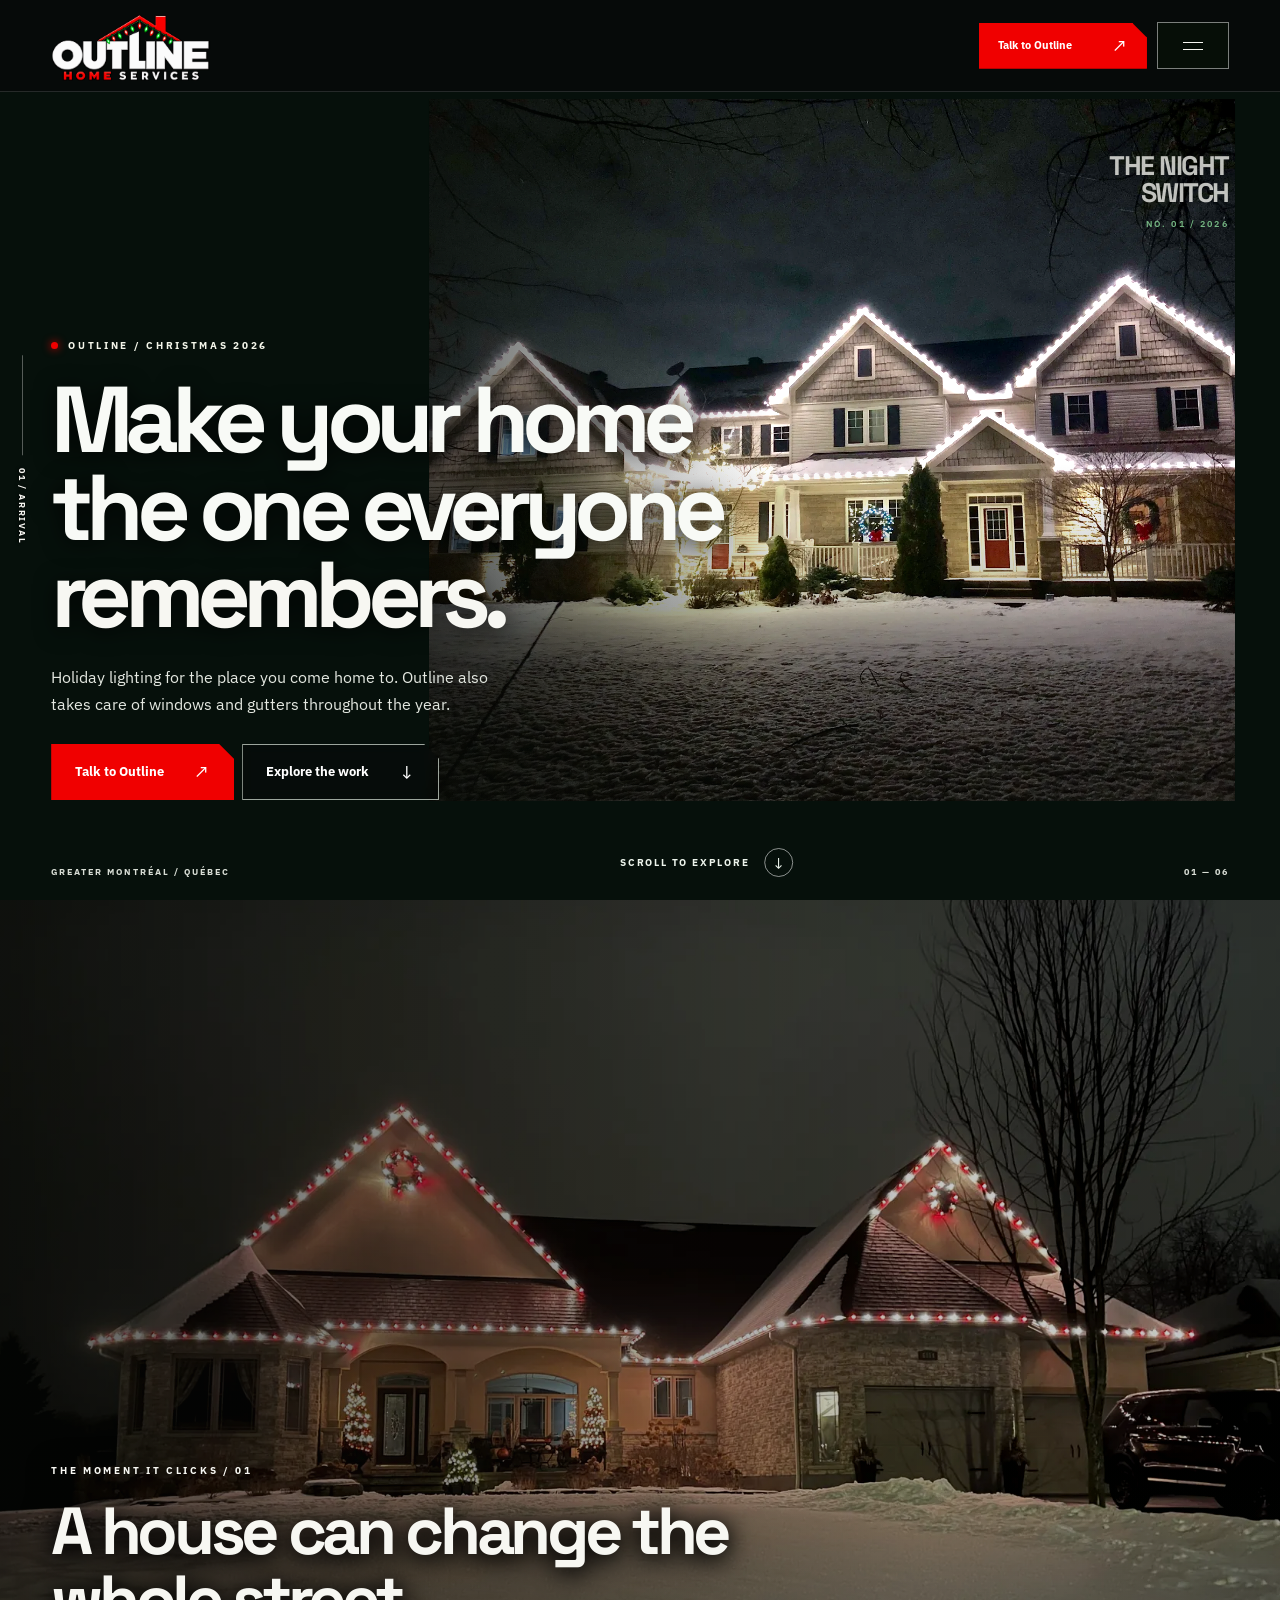
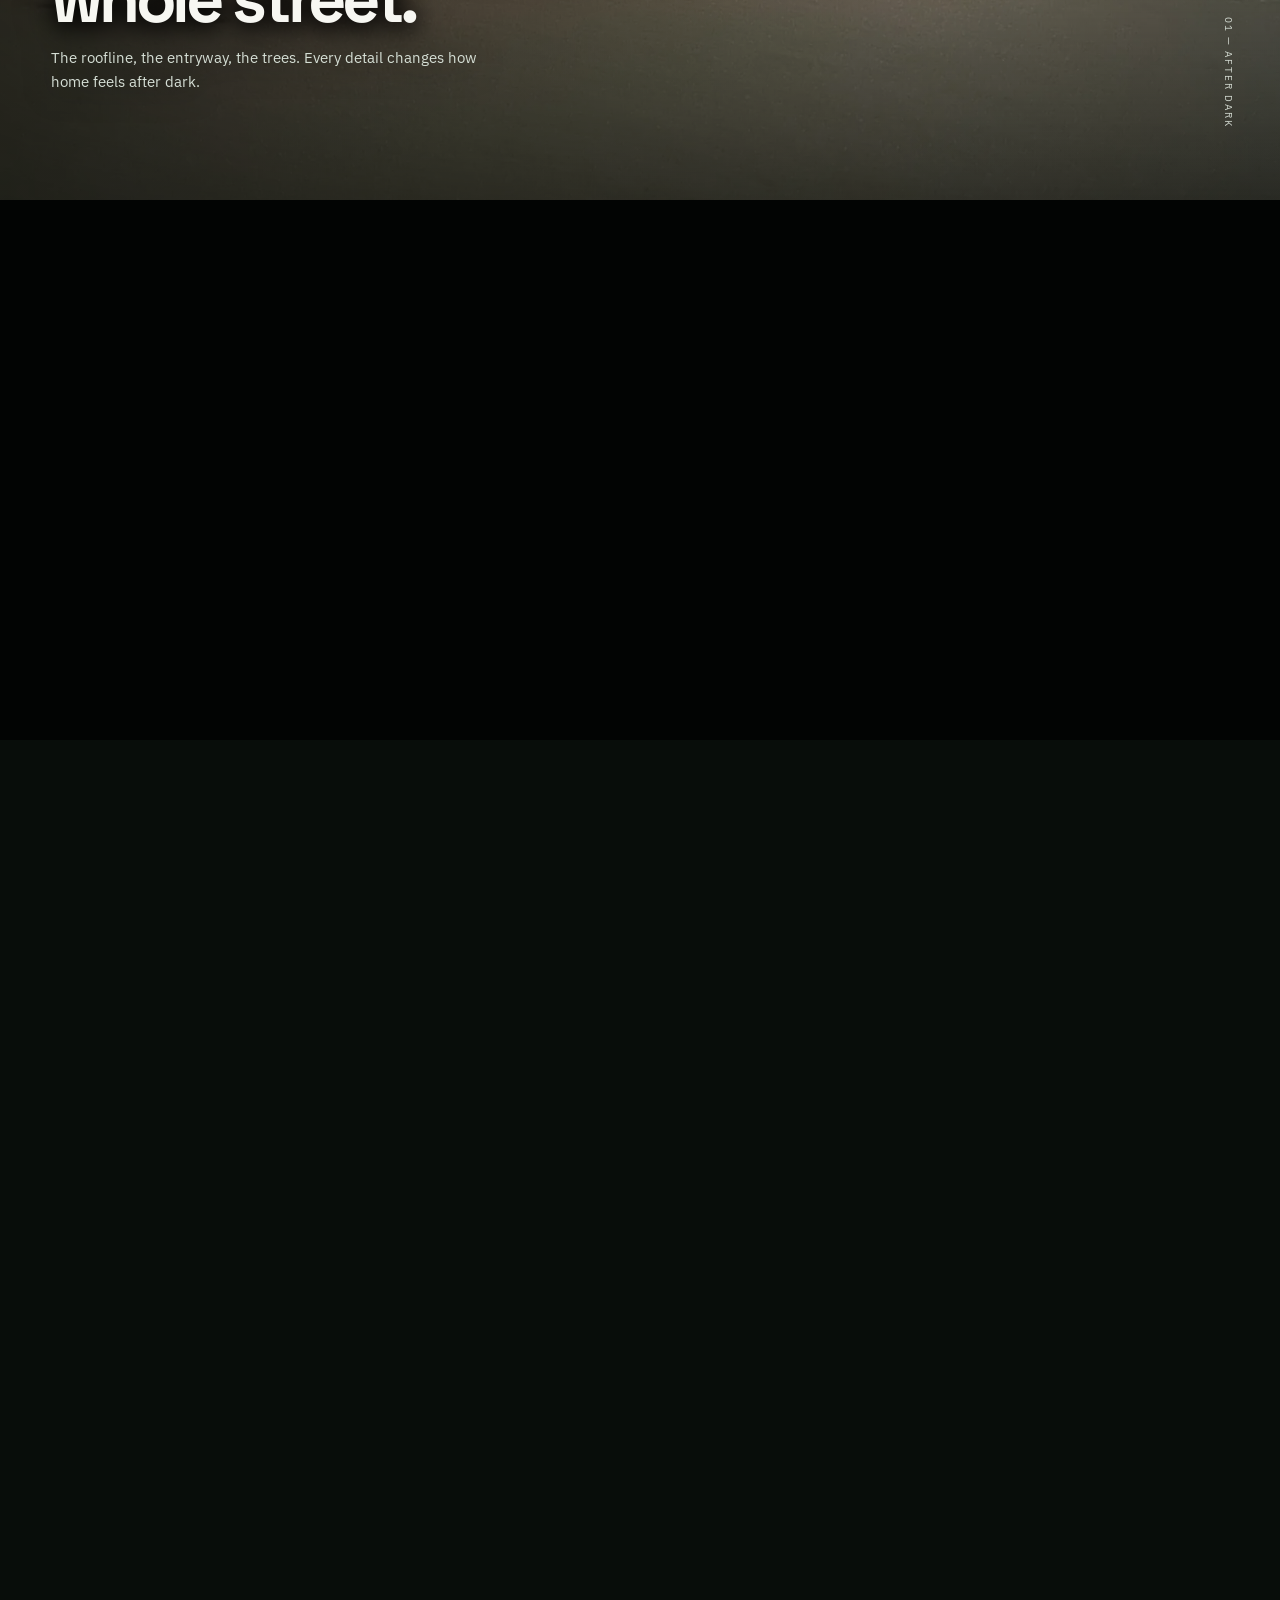
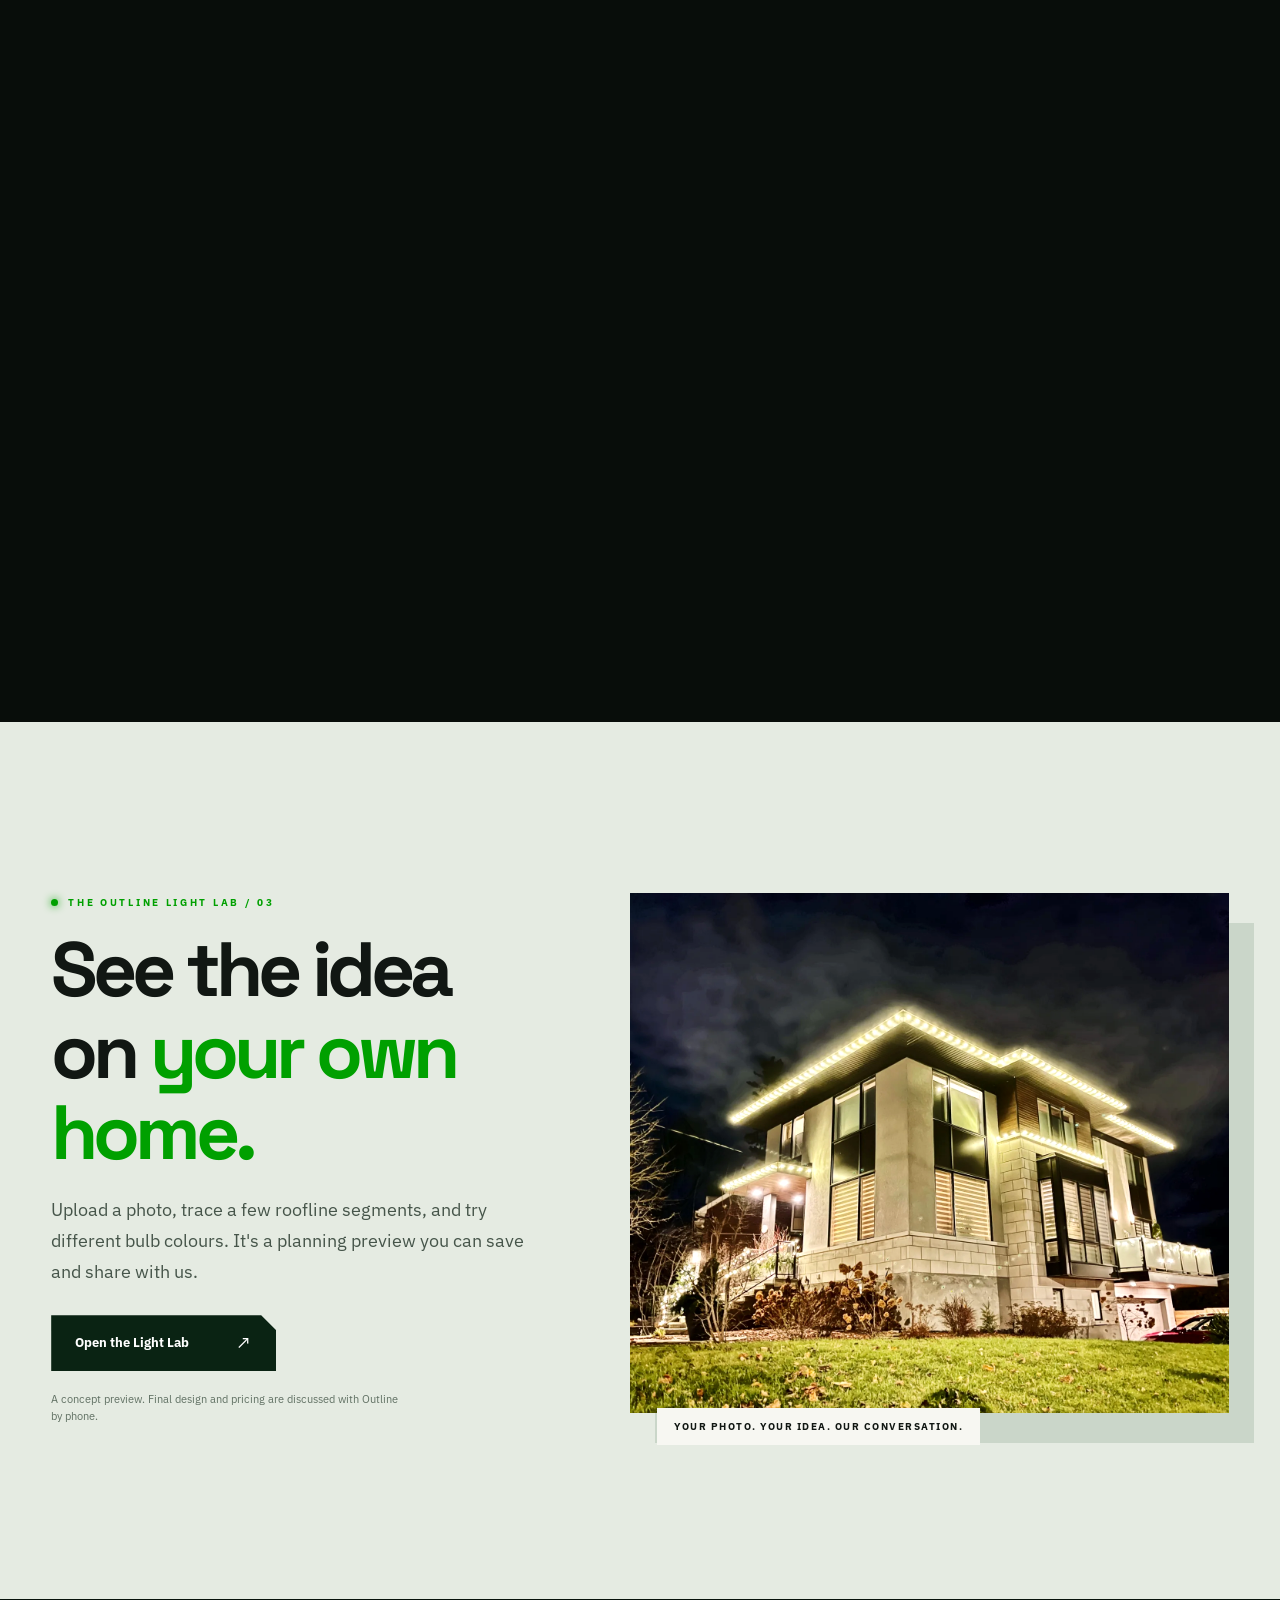
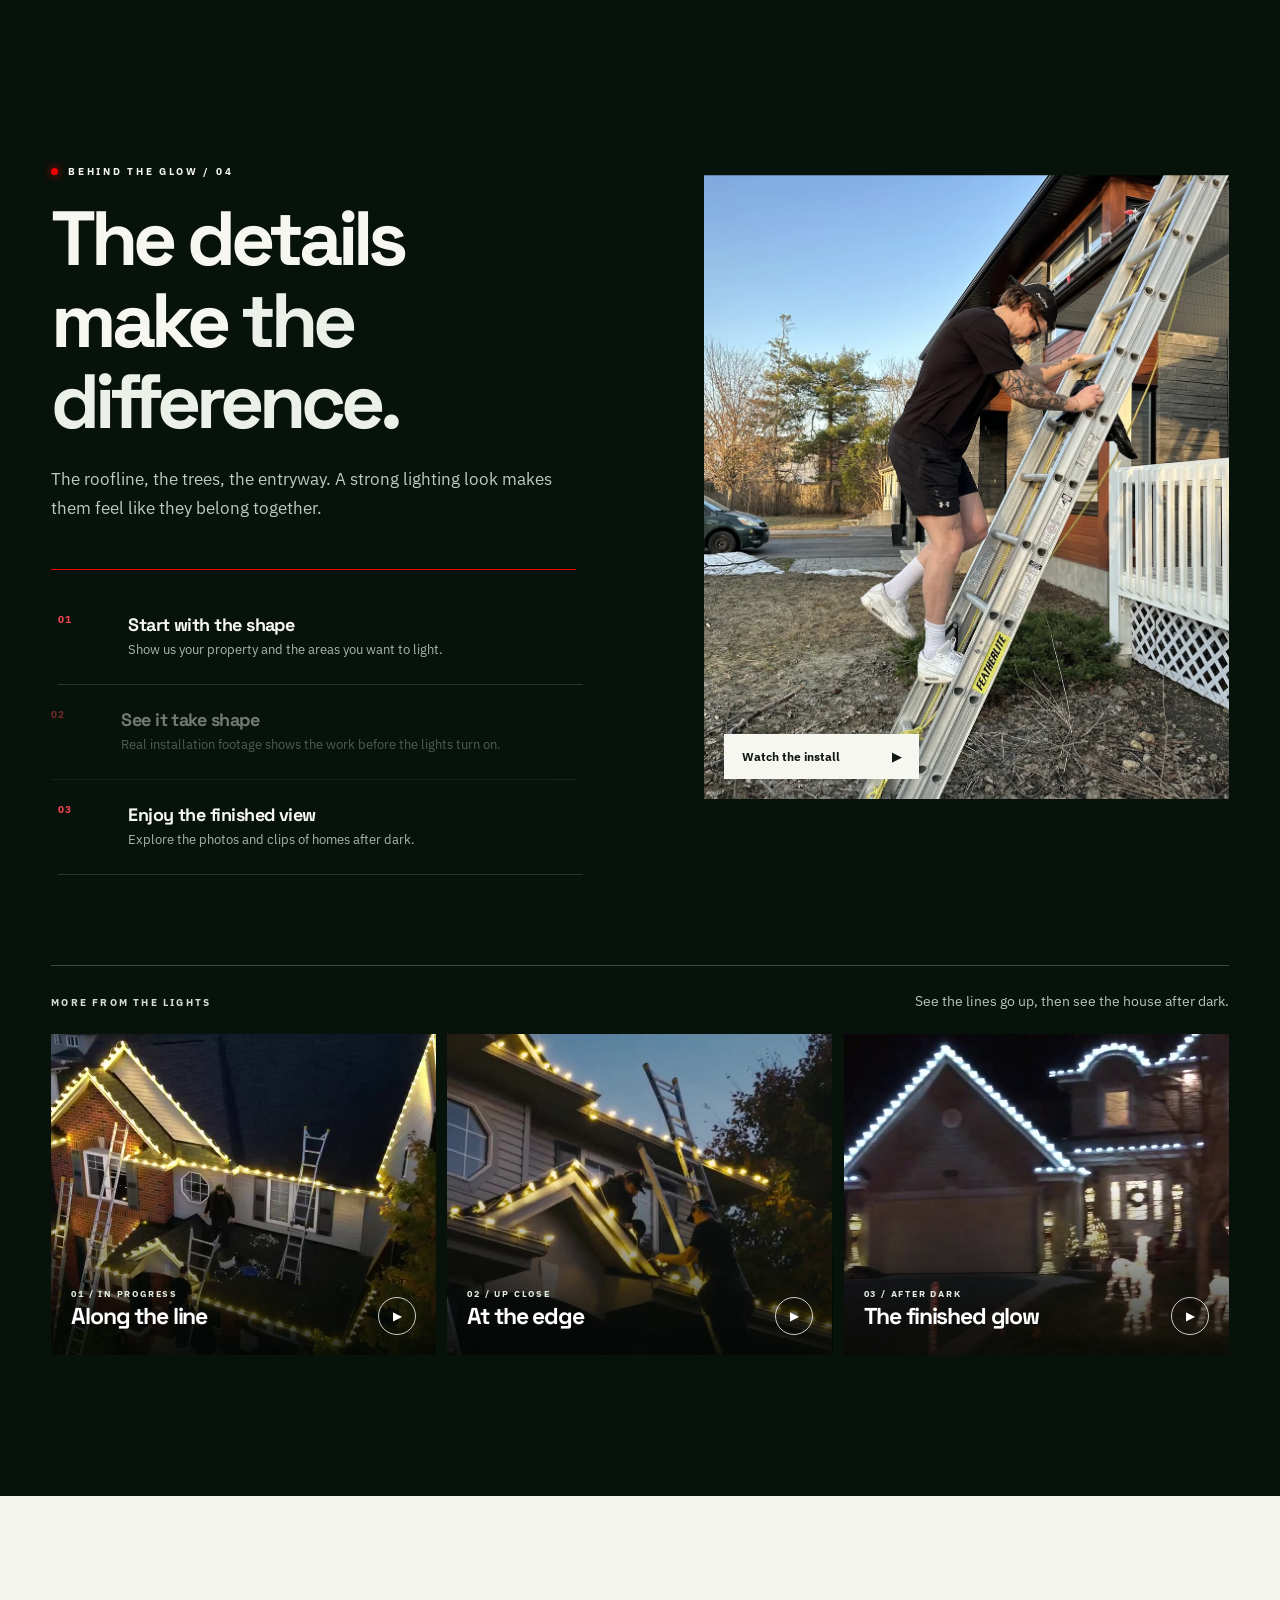
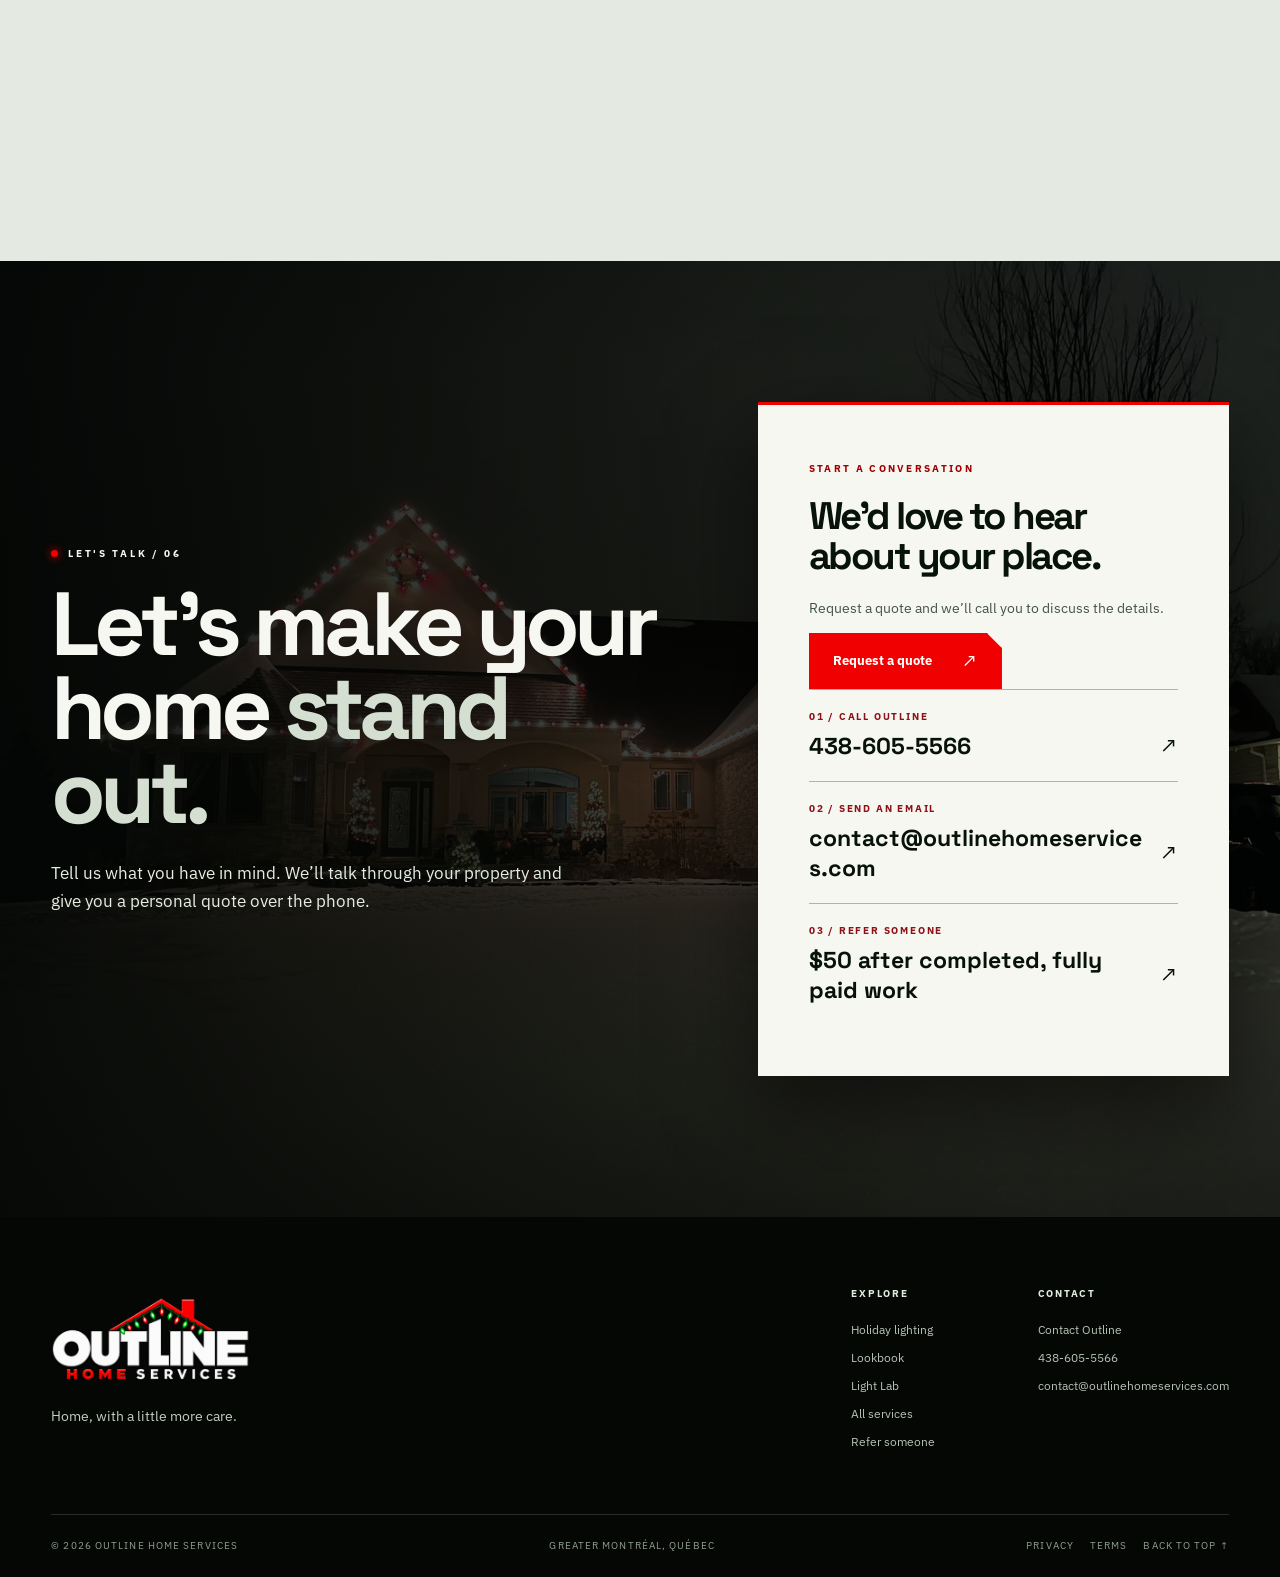
==== commit ce13beb5: "Move Outline website links and contact email to new domain" ====
--- a/CleanXCrew Website/index.html
+++ b/CleanXCrew Website/index.html
@@ -8,8 +8,8 @@
   <meta property="og:type" content="website">
   <meta property="og:title" content="Outline Home Services | Make your home the one everyone remembers">
   <meta property="og:description" content="Holiday lighting, window cleaning, and gutter cleaning by Outline Home Services.">
-  <meta property="og:image" content="https://www.cleanxcrew.com/assets/holiday/photo-009.webp">
-  <link rel="canonical" href="https://www.cleanxcrew.com/">
+  <meta property="og:image" content="https://www.outlinehomeservices.com/assets/holiday/photo-009.webp">
+  <link rel="canonical" href="https://www.outlinehomeservices.com/">
   <link rel="icon" href="favicon.svg" type="image/svg+xml">
   <link rel="apple-touch-icon" href="apple-touch-icon.png">
   <link rel="preload" as="image" href="assets/holiday/photo-009.webp" fetchpriority="high">
@@ -127,13 +127,13 @@
           <h3>We’d love to hear about your place.</h3>
           <p>Request a quote and we’ll call you to discuss the details.</p><a class="button button-red" href="/quote">Request a quote <span aria-hidden="true">↗</span></a>
           <a class="contact-method" href="tel:+14386055566"><span>01 / CALL OUTLINE</span><strong>438-605-5566</strong><b aria-hidden="true">↗</b></a>
-          <a class="contact-method" href="mailto:aidanbabla@gmail.com?subject=Outline%20Home%20Services%20inquiry"><span>02 / SEND AN EMAIL</span><strong>aidanbabla@gmail.com</strong><b aria-hidden="true">↗</b></a>
+          <a class="contact-method" href="mailto:contact@outlinehomeservices.com?subject=Outline%20Home%20Services%20inquiry"><span>02 / SEND AN EMAIL</span><strong>contact@outlinehomeservices.com</strong><b aria-hidden="true">↗</b></a>
           <a class="contact-method" href="referrals.html"><span>03 / REFER SOMEONE</span><strong>$50 after completed, fully paid work</strong><b aria-hidden="true">↗</b></a>
         </div>
       </div>
     </section>
   </main>
-  <footer class="site-footer"><div class="frame footer-top"><div class="footer-brand"><img src="assets/outline-christmas-exact.png" width="1774" height="887" alt="Outline Home Services"><p>Home, with a little more care.</p></div><div class="footer-links"><div><b>Explore</b><a href="#holiday">Holiday lighting</a><a href="#lookbook">Lookbook</a><a href="light-lab.html">Light Lab</a><a href="#services">All services</a><a href="referrals.html">Refer someone</a></div><div><b>Contact</b><a href="#contact">Contact Outline</a><a href="tel:+14386055566">438-605-5566</a><a href="mailto:aidanbabla@gmail.com">aidanbabla@gmail.com</a></div></div></div><div class="frame footer-bottom"><span>© <span id="year">2026</span> Outline Home Services</span><span>Greater Montréal, Québec</span><span><a href="privacy.html">Privacy</a><a href="terms.html">Terms</a><a href="#top">Back to top ↑</a></span></div></footer>
+  <footer class="site-footer"><div class="frame footer-top"><div class="footer-brand"><img src="assets/outline-christmas-exact.png" width="1774" height="887" alt="Outline Home Services"><p>Home, with a little more care.</p></div><div class="footer-links"><div><b>Explore</b><a href="#holiday">Holiday lighting</a><a href="#lookbook">Lookbook</a><a href="light-lab.html">Light Lab</a><a href="#services">All services</a><a href="referrals.html">Refer someone</a></div><div><b>Contact</b><a href="#contact">Contact Outline</a><a href="tel:+14386055566">438-605-5566</a><a href="mailto:contact@outlinehomeservices.com">contact@outlinehomeservices.com</a></div></div></div><div class="frame footer-bottom"><span>© <span id="year">2026</span> Outline Home Services</span><span>Greater Montréal, Québec</span><span><a href="privacy.html">Privacy</a><a href="terms.html">Terms</a><a href="#top">Back to top ↑</a></span></div></footer>
   <dialog id="media-viewer" class="media-viewer" aria-label="Holiday lighting viewer"><button type="button" id="viewer-close" class="viewer-close" aria-label="Close viewer">×</button><button type="button" id="viewer-prev" class="viewer-arrow prev" aria-label="Previous photo">←</button><div class="viewer-stage"><img id="viewer-image" alt="" hidden><video id="viewer-video" controls playsinline hidden></video><p id="viewer-caption"></p></div><button type="button" id="viewer-next" class="viewer-arrow next" aria-label="Next photo">→</button></dialog>
   <script src="script.js" defer></script>
 </body>
